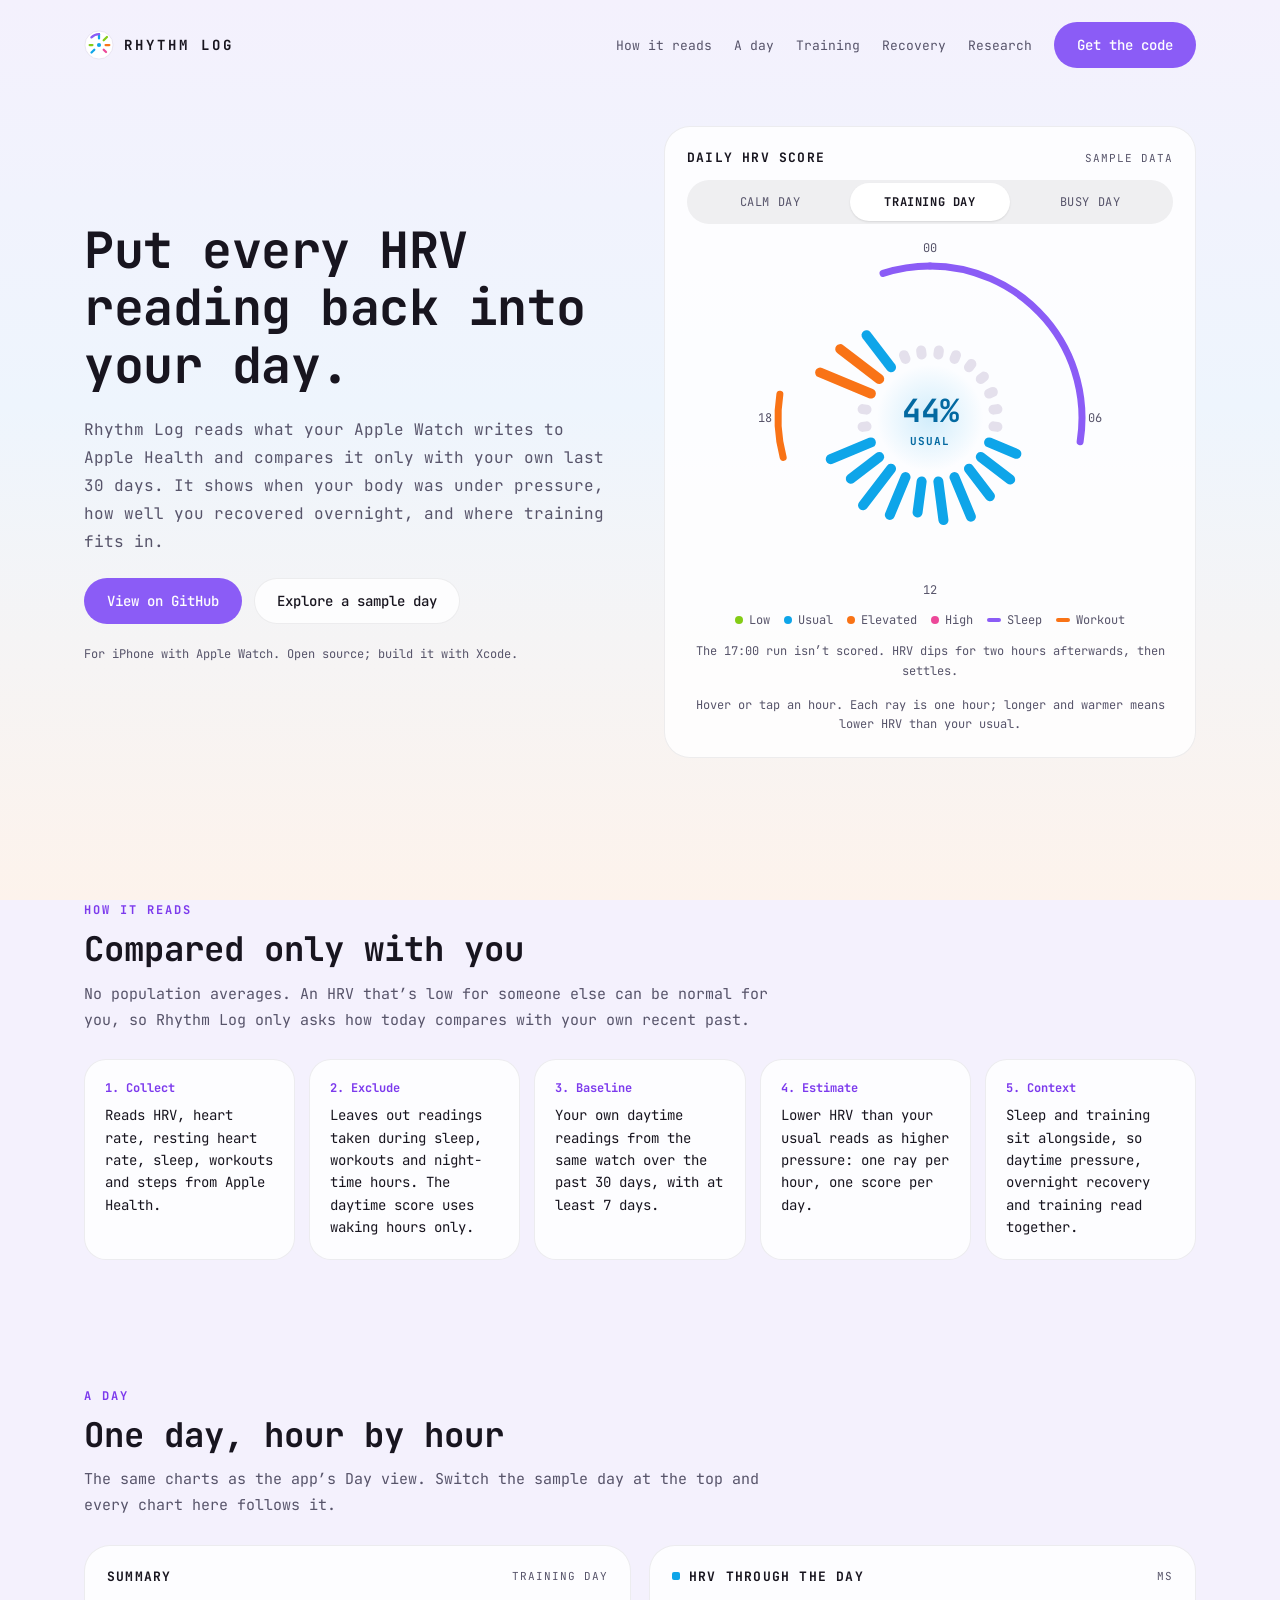
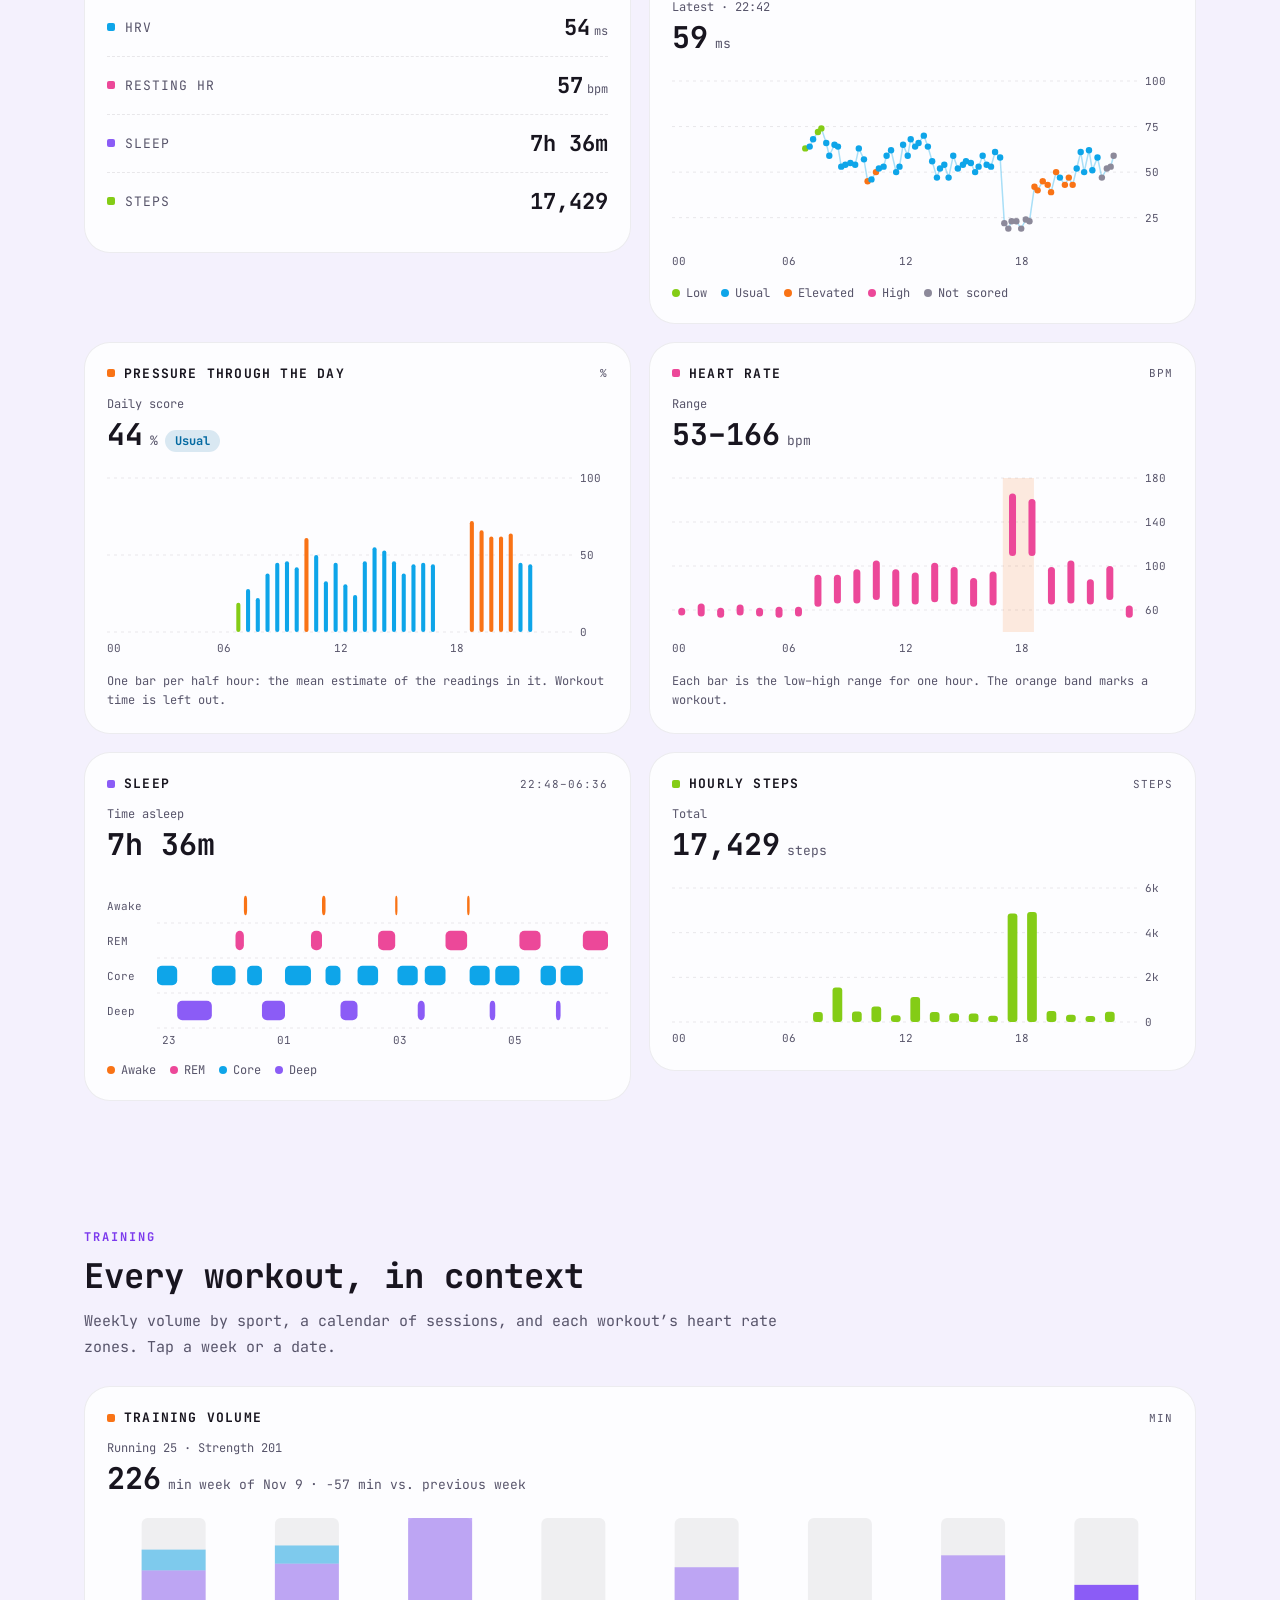
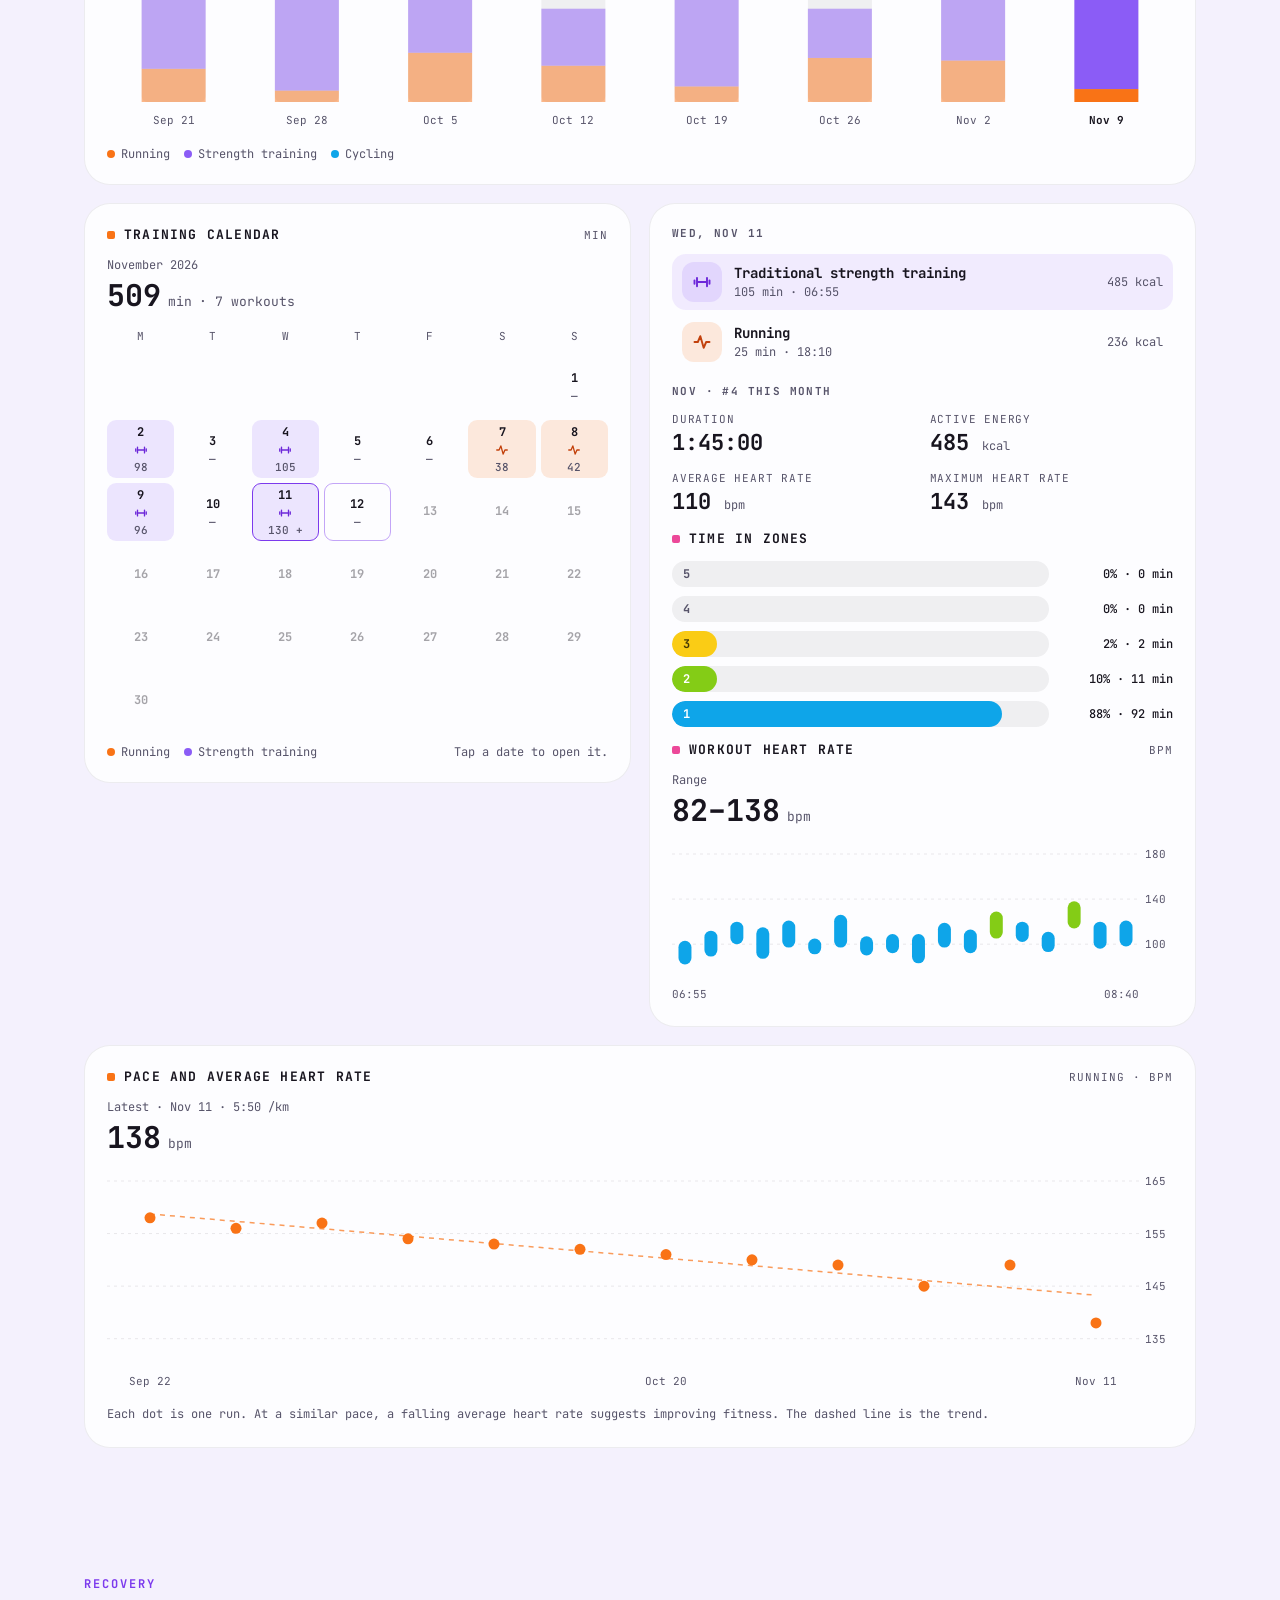
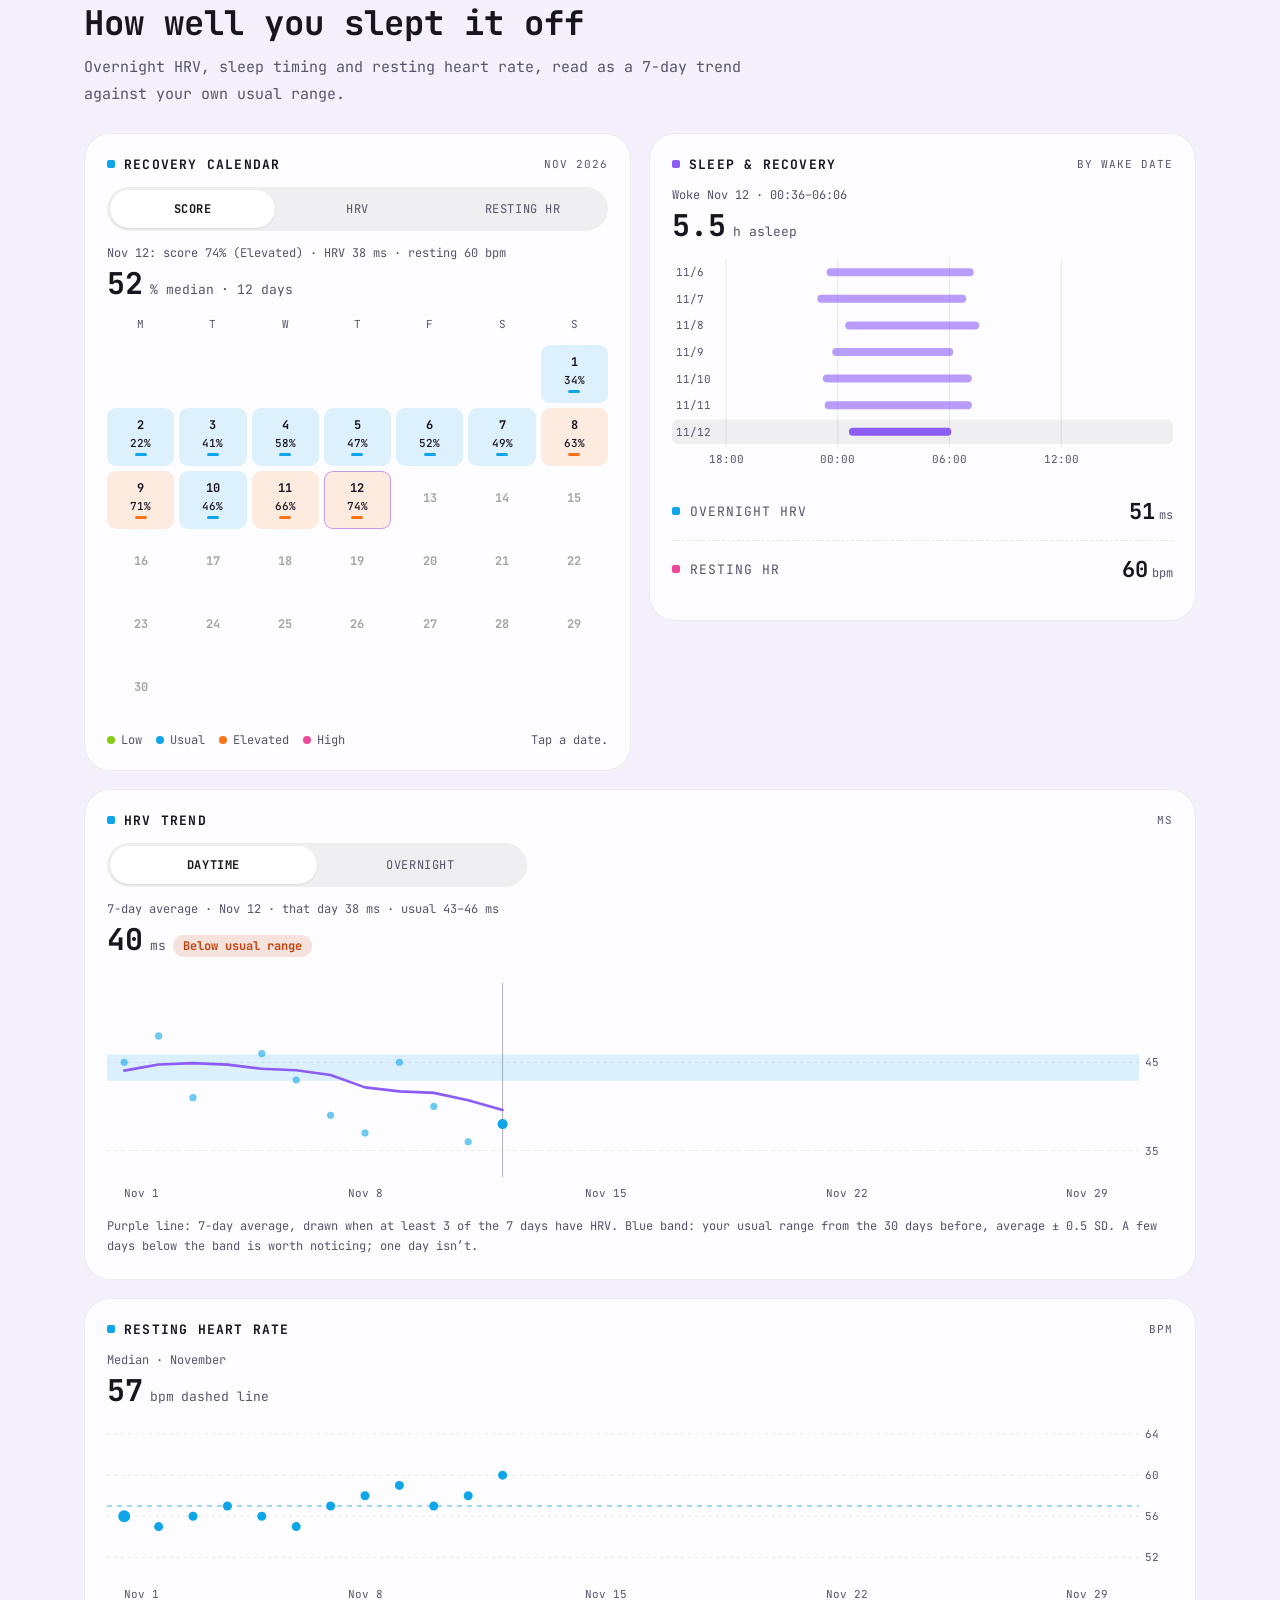
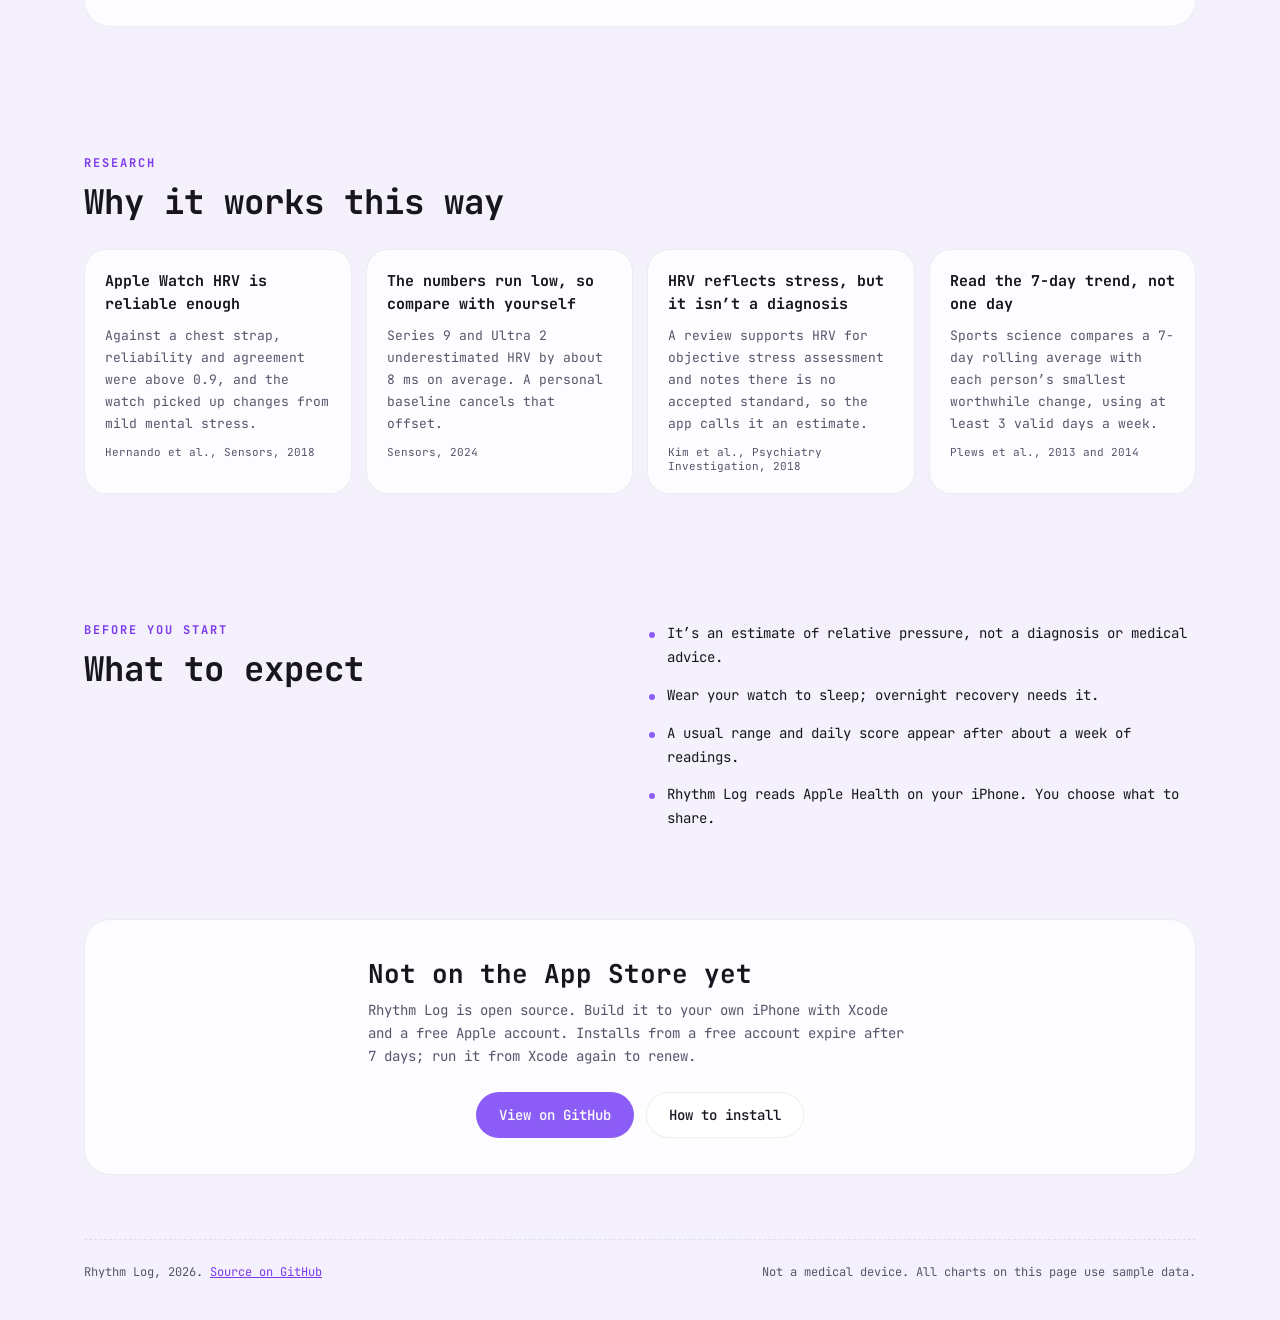
==== docs/index.html @ 780301e8 "Add onboarding, research-backed HRV trend, faster loading, and the interactive website - Onboarding:" ====
<!doctype html>
<html lang="en">
<head>
<meta charset="utf-8">
<meta name="viewport" content="width=device-width, initial-scale=1, viewport-fit=cover">
<title>Rhythm Log — your HRV, back in the context of your day</title>
<link rel="preconnect" href="https://fonts.googleapis.com">
<link rel="preconnect" href="https://fonts.gstatic.com" crossorigin>
<link href="https://fonts.googleapis.com/css2?family=JetBrains+Mono:wght@400;500;700&display=swap" rel="stylesheet">
<style>
:root {
  --canvas: #F4F1FD; --canvas-mid: #EEF5FD; --canvas-end: #FDF3EC;
  --card: rgba(255,255,255,0.82); --card-edge: rgba(24,21,31,0.07);
  --ink: #18151F; --muted: #57546A; --faint: #8C899A;
  --grid: rgba(24,21,31,0.09); --track: rgba(24,21,31,0.06); --thumb: #FFFFFF;
  --accent: #7C3AED; --accent-fill: #8B5CF6; --on-accent: #FFFFFF;
  --lime: #84CC16; --sky: #0EA5E9; --tangerine: #F97316; --pink: #EC4899; --violet: #8B5CF6; --straw: #FACC15;
  --empty: #E4E0EC;
  color-scheme: light;
  box-sizing: border-box;
  padding-top: env(safe-area-inset-top, 0px);
  padding-bottom: env(safe-area-inset-bottom, 0px);
}
@media (prefers-color-scheme: dark) {
  :root:not([data-theme="light"]) {
    --canvas: #110F18; --canvas-mid: #0F131B; --canvas-end: #17120F;
    --card: rgba(30,27,40,0.82); --card-edge: rgba(255,255,255,0.08);
    --ink: #F3F1F8; --muted: #B3AFC2; --faint: #858197;
    --grid: rgba(255,255,255,0.1); --track: rgba(255,255,255,0.08); --thumb: #3A3548;
    --accent: #A78BFA; --accent-fill: #8B5CF6; --on-accent: #FFFFFF;
    --empty: #3A3647;
    color-scheme: dark;
  }
}
:root[data-theme="dark"] {
  --canvas: #110F18; --canvas-mid: #0F131B; --canvas-end: #17120F;
  --card: rgba(30,27,40,0.82); --card-edge: rgba(255,255,255,0.08);
  --ink: #F3F1F8; --muted: #B3AFC2; --faint: #858197;
  --grid: rgba(255,255,255,0.1); --track: rgba(255,255,255,0.08); --thumb: #3A3548;
  --accent: #A78BFA; --accent-fill: #8B5CF6; --on-accent: #FFFFFF;
  --empty: #3A3647;
  color-scheme: dark;
}
*, *::before, *::after { box-sizing: border-box; }
html { scroll-behavior: smooth; scroll-padding-top: env(safe-area-inset-top, 0px); }
body {
  margin: 0; min-height: 100%;
  font-family: "JetBrains Mono", ui-monospace, "SF Mono", Menlo, Consolas, monospace;
  color: var(--ink);
  background: linear-gradient(180deg, var(--canvas) 0%, var(--canvas-mid) 45%, var(--canvas-end) 100%) fixed, var(--canvas);
  -webkit-font-smoothing: antialiased;
}
a { color: var(--accent); }
button { font: inherit; color: inherit; }
:focus-visible { outline: 2px solid var(--accent); outline-offset: 3px; border-radius: 6px; }
.wrap { max-width: 1160px; margin: 0 auto; padding: 0 24px; }

/* Nav */
.nav { display: flex; flex-wrap: wrap; align-items: center; justify-content: space-between; gap: 14px; padding: 22px 0; }
.brand { display: flex; align-items: center; gap: 10px; color: var(--ink); text-decoration: none; font-weight: 700; letter-spacing: 3px; font-size: 14px; }
.nav-links { display: flex; flex-wrap: wrap; align-items: center; gap: 22px; font-size: 13px; }
.nav-links a { color: var(--muted); text-decoration: none; }
.nav-links a:hover { color: var(--ink); }
.btn { display: inline-flex; align-items: center; justify-content: center; min-height: 46px; padding: 0 22px; border-radius: 999px; font-size: 14px; font-weight: 500; text-decoration: none; border: 1px solid transparent; cursor: pointer; }
.btn-primary { background: var(--accent-fill); color: var(--on-accent) !important; }
.btn-primary:hover { filter: brightness(1.06); }
.btn-quiet { background: var(--card); border-color: var(--card-edge); color: var(--ink) !important; }

/* Hero */
.hero { display: grid; grid-template-columns: repeat(auto-fit, minmax(320px, 1fr)); gap: 48px; align-items: center; padding: 36px 0 80px; }
.hero h1 { margin: 0; font-size: clamp(32px, 4.4vw, 50px); line-height: 1.15; letter-spacing: -0.5px; font-weight: 700; }
.hero p.lead { margin: 0; font-size: 16px; line-height: 1.75; color: var(--muted); max-width: 34em; }
.hero-copy { display: flex; flex-direction: column; gap: 22px; }
.fine { font-size: 12px; color: var(--muted); margin: 0; }

/* Cards and sections */
.card { background: var(--card); border: 1px solid var(--card-edge); border-radius: 26px; padding: 22px; display: flex; flex-direction: column; gap: 14px; min-width: 0; }
.card-title { display: flex; align-items: center; justify-content: space-between; gap: 10px; }
.card-title h3 { margin: 0; display: flex; align-items: center; gap: 9px; font-size: 13px; font-weight: 700; letter-spacing: 1.2px; text-transform: uppercase; }
.card-title h3 i { width: 8px; height: 8px; border-radius: 2px; display: inline-block; flex: none; }
.unit { font-size: 11px; color: var(--muted); text-transform: uppercase; letter-spacing: 1px; }
.readout { display: flex; flex-direction: column; gap: 2px; min-height: 58px; }
.readout .cap { font-size: 12px; color: var(--muted); }
.readout .val { font-size: 30px; font-weight: 700; font-variant-numeric: tabular-nums; display: flex; align-items: baseline; gap: 7px; flex-wrap: wrap; }
.readout .val small { font-size: 13px; font-weight: 400; color: var(--muted); }
.note { font-size: 12px; line-height: 1.65; color: var(--muted); margin: 0; }
section.block { padding: 64px 0; }
.block-head { display: flex; flex-direction: column; gap: 10px; max-width: 44em; margin-bottom: 26px; }
.block-head .kicker { font-size: 12px; font-weight: 700; letter-spacing: 2px; color: var(--accent); text-transform: uppercase; }
.block-head h2 { margin: 0; font-size: clamp(26px, 3vw, 34px); line-height: 1.25; }
.block-head p { margin: 0; font-size: 15px; line-height: 1.75; color: var(--muted); }
.grid2 { display: grid; grid-template-columns: repeat(auto-fit, minmax(min(100%, 420px), 1fr)); gap: 18px; align-items: start; }
.span2 { grid-column: 1 / -1; }
.chart { position: relative; width: 100%; touch-action: pan-y; }
.chart svg { display: block; overflow: visible; }
.legend { display: flex; flex-wrap: wrap; gap: 14px; font-size: 12px; color: var(--muted); }
.legend span { display: inline-flex; align-items: center; gap: 6px; }
.legend b { width: 8px; height: 8px; border-radius: 50%; display: inline-block; }
.legend b.bar { width: 14px; height: 4px; border-radius: 2px; }

/* Segmented control (the app's switcher) */
.seg { position: relative; display: grid; grid-auto-flow: column; grid-auto-columns: minmax(0, 1fr); padding: 3px; border-radius: 999px; background: var(--track); }
.seg .thumb { position: absolute; top: 3px; bottom: 3px; left: 3px; border-radius: 999px; background: var(--thumb); box-shadow: 0 1px 2px rgba(0,0,0,0.1); transition: transform .28s cubic-bezier(.2,.8,.2,1); }
.seg button { position: relative; min-height: 38px; border: 0; background: transparent; cursor: pointer; font-size: 12px; letter-spacing: .6px; color: var(--muted); text-transform: uppercase; }
.seg button[aria-pressed="true"] { color: var(--ink); font-weight: 700; }

/* Steps */
.steps { list-style: none; margin: 0; padding: 0; display: grid; grid-template-columns: repeat(auto-fit, minmax(190px, 1fr)); gap: 14px; }
.steps li { background: var(--card); border: 1px solid var(--card-edge); border-radius: 22px; padding: 20px; display: flex; flex-direction: column; gap: 8px; }
.steps li b { font-size: 12px; color: var(--accent); }
.steps li span { font-size: 14px; line-height: 1.6; }

/* Stat rows */
.rows { display: flex; flex-direction: column; }
.row { display: flex; align-items: center; justify-content: space-between; gap: 12px; padding: 14px 0; border-bottom: 1px dashed var(--grid); }
.row:last-child { border-bottom: 0; }
.row .k { display: flex; align-items: center; gap: 10px; font-size: 13px; letter-spacing: 1px; text-transform: uppercase; color: var(--muted); }
.row .k i { width: 8px; height: 8px; border-radius: 2px; display: inline-block; }
.row .v { font-size: 22px; font-weight: 700; font-variant-numeric: tabular-nums; }
.row .v small { font-size: 12px; color: var(--muted); font-weight: 400; margin-left: 4px; }

/* Calendars */
.cal-head { display: grid; grid-template-columns: repeat(7, minmax(0, 1fr)); gap: 5px; text-align: center; font-size: 11px; color: var(--muted); }
.cal { display: grid; grid-template-columns: repeat(7, minmax(0, 1fr)); gap: 5px; }
.cal button { min-height: 58px; border-radius: 9px; border: 1px solid transparent; background: transparent; cursor: pointer; display: flex; flex-direction: column; align-items: center; justify-content: center; gap: 3px; padding: 0; transition: transform .15s; }
.cal button:active { transform: scale(.96); }
.cal button[disabled] { cursor: default; opacity: .38; }
.cal button[aria-pressed="true"] { border: 1.5px solid var(--accent); }
.cal button.today { border-color: color-mix(in srgb, var(--accent) 45%, transparent); }
.cal .d { font-size: 12px; font-weight: 700; }
.cal .m { font-size: 11px; font-weight: 500; color: var(--muted); }
.cal svg { width: 14px; height: 14px; }

/* Workout panel */
.wlist { display: flex; flex-direction: column; gap: 4px; }
.wrow { min-height: 56px; display: flex; align-items: center; gap: 12px; padding: 8px 10px; border-radius: 14px; border: 0; background: transparent; cursor: pointer; text-align: left; width: 100%; }
.wrow[aria-pressed="true"] { background: color-mix(in srgb, var(--accent) 9%, transparent); }
.wrow .tile { width: 40px; height: 40px; border-radius: 12px; display: flex; align-items: center; justify-content: center; flex: none; }
.wrow .t { display: flex; flex-direction: column; gap: 2px; flex: 1; min-width: 0; }
.wrow .t b { font-size: 14px; }
.wrow .t span, .wrow .kc { font-size: 12px; color: var(--muted); }
.stats { display: grid; grid-template-columns: repeat(2, minmax(0, 1fr)); gap: 14px; }
.stats div { display: flex; flex-direction: column; gap: 2px; }
.stats span { font-size: 11px; letter-spacing: .8px; color: var(--muted); text-transform: uppercase; }
.stats b { font-size: 22px; font-variant-numeric: tabular-nums; }
.stats b small { font-size: 12px; font-weight: 400; color: var(--muted); }
.zones { display: flex; flex-direction: column; gap: 9px; }
.zone { display: flex; align-items: center; gap: 12px; }
.zone .bar { position: relative; flex: 1; height: 26px; border-radius: 999px; background: var(--track); overflow: hidden; }
.zone .fill { position: absolute; inset: 0 auto 0 0; border-radius: 999px; width: 0; transition: width .7s cubic-bezier(.2,.8,.2,1); }
.zone .id { position: absolute; left: 11px; top: 50%; transform: translateY(-50%); font-size: 12px; font-weight: 700; }
.zone .sum { width: 112px; text-align: right; font-size: 12px; font-weight: 500; font-variant-numeric: tabular-nums; }
.kicker-sm { font-size: 11px; font-weight: 700; letter-spacing: 1.4px; color: var(--muted); text-transform: uppercase; }
.badge { font-size: 12px; font-weight: 700; padding: 3px 10px; border-radius: 999px; }

/* Research, notes */
.cards4 { display: grid; grid-template-columns: repeat(auto-fit, minmax(240px, 1fr)); gap: 14px; }
.cards4 article { background: var(--card); border: 1px solid var(--card-edge); border-radius: 22px; padding: 20px; display: flex; flex-direction: column; gap: 10px; }
.cards4 h3 { margin: 0; font-size: 15px; line-height: 1.5; }
.cards4 p { margin: 0; font-size: 13px; line-height: 1.7; color: var(--muted); }
.cards4 cite { font-style: normal; font-size: 11px; color: var(--muted); }
.notes { margin: 0; padding: 0; list-style: none; display: flex; flex-direction: column; gap: 14px; font-size: 14px; line-height: 1.7; }
.notes li { display: flex; gap: 12px; }
.notes li::before { content: ""; flex: none; width: 6px; height: 6px; margin-top: 10px; border-radius: 50%; background: var(--violet); }
.get { display: flex; flex-wrap: wrap; align-items: center; justify-content: space-between; gap: 24px; padding: 36px; }
footer { display: flex; flex-wrap: wrap; justify-content: space-between; gap: 12px; font-size: 12px; color: var(--muted); border-top: 1px dashed var(--grid); padding: 24px 0 40px; }

/* Dial */
.dial-card { align-items: center; }
.dial-wrap { position: relative; width: min(100%, 360px); aspect-ratio: 1 / 1; touch-action: none; }
.dial-wrap svg { width: 100%; height: 100%; display: block; }
.dial-center { position: absolute; left: 50%; top: 50%; transform: translate(-50%, -50%); width: 30%; aspect-ratio: 1; border-radius: 50%; display: flex; flex-direction: column; align-items: center; justify-content: center; gap: 2px; pointer-events: none; }
.dial-center b { font-size: clamp(24px, 3vw, 32px); font-variant-numeric: tabular-nums; }
.dial-center span { font-size: 11px; font-weight: 700; letter-spacing: 1px; text-transform: uppercase; }

@media (prefers-reduced-motion: reduce) {
  html { scroll-behavior: auto; }
  .seg .thumb, .zone .fill, .cal button { transition: none; }
}
@media (max-width: 560px) {
  .nav-links { gap: 14px; }
  .card { padding: 18px; border-radius: 22px; }
  .get { padding: 24px; }
  .zone .sum { width: 96px; }
}
</style>
</head>
<body>
<div class="wrap">
  <header class="nav">
    <a class="brand" href="#top" aria-label="Rhythm Log home">
      <svg width="30" height="30" viewBox="0 0 32 32" aria-hidden="true"><circle cx="16" cy="16" r="15" fill="#FFFFFF" stroke="#E7E3F0"/><g stroke-linecap="round" stroke-width="2.4"><line x1="16" y1="9" x2="16" y2="4.5" stroke="#0EA5E9"/><line x1="21" y1="11" x2="24.5" y2="7.5" stroke="#84CC16"/><line x1="23" y1="16" x2="27" y2="16" stroke="#F97316"/><line x1="21" y1="21" x2="23.5" y2="23.5" stroke="#EC4899"/><line x1="11" y1="21" x2="8" y2="24" stroke="#0EA5E9"/><line x1="9" y1="16" x2="6" y2="16" stroke="#84CC16"/></g><path d="M16 4.5 A11.5 11.5 0 0 0 7.9 7.9" fill="none" stroke="#8B5CF6" stroke-width="2.4" stroke-linecap="round"/><circle cx="16" cy="16" r="2.2" fill="#0EA5E9"/></svg>
      RHYTHM LOG
    </a>
    <nav class="nav-links" aria-label="Sections">
      <a href="#how">How it reads</a>
      <a href="#day">A day</a>
      <a href="#training">Training</a>
      <a href="#recovery">Recovery</a>
      <a href="#research">Research</a>
      <a class="btn btn-primary" href="#get">Get the code</a>
    </nav>
  </header>

  <main id="top">
    <section class="hero">
      <div class="hero-copy">
        <h1>Put every HRV reading back into your day.</h1>
        <p class="lead">Rhythm Log reads what your Apple Watch writes to Apple Health and compares it only with your own last 30 days. It shows when your body was under pressure, how well you recovered overnight, and where training fits in.</p>
        <div style="display:flex;flex-wrap:wrap;gap:12px">
          <a class="btn btn-primary" href="https://github.com/yihui-Xiong/rhythm-log">View on GitHub</a>
          <a class="btn btn-quiet" href="#day">Explore a sample day</a>
        </div>
        <p class="fine">For iPhone with Apple Watch. Open source; build it with Xcode.</p>
      </div>

      <div class="card dial-card">
        <div class="card-title" style="width:100%"><h3>Daily HRV score</h3><span class="unit">Sample data</span></div>
        <div class="seg" id="daySeg" role="group" aria-label="Sample day" style="width:100%"></div>
        <div class="dial-wrap" id="dial" role="img" aria-label="24-hour dial for the sample day">
          <svg id="dialSvg" viewBox="0 0 360 360" aria-hidden="true"></svg>
          <div class="dial-center" id="dialCenter"><b id="dialValue">—</b><span id="dialLabel"></span></div>
        </div>
        <div class="legend" style="justify-content:center">
          <span><b style="background:var(--lime)"></b>Low</span>
          <span><b style="background:var(--sky)"></b>Usual</span>
          <span><b style="background:var(--tangerine)"></b>Elevated</span>
          <span><b style="background:var(--pink)"></b>High</span>
          <span><b class="bar" style="background:var(--violet)"></b>Sleep</span>
          <span><b class="bar" style="background:var(--tangerine)"></b>Workout</span>
        </div>
        <p class="note" id="dayCaption" style="text-align:center"></p>
        <p class="note" style="text-align:center">Hover or tap an hour. Each ray is one hour; longer and warmer means lower HRV than your usual.</p>
      </div>
    </section>

    <section class="block" id="how">
      <div class="block-head">
        <span class="kicker">How it reads</span>
        <h2>Compared only with you</h2>
        <p>No population averages. An HRV that’s low for someone else can be normal for you, so Rhythm Log only asks how today compares with your own recent past.</p>
      </div>
      <ol class="steps">
        <li><b>1. Collect</b><span>Reads HRV, heart rate, resting heart rate, sleep, workouts and steps from Apple Health.</span></li>
        <li><b>2. Exclude</b><span>Leaves out readings taken during sleep, workouts and night-time hours. The daytime score uses waking hours only.</span></li>
        <li><b>3. Baseline</b><span>Your own daytime readings from the same watch over the past 30 days, with at least 7 days.</span></li>
        <li><b>4. Estimate</b><span>Lower HRV than your usual reads as higher pressure: one ray per hour, one score per day.</span></li>
        <li><b>5. Context</b><span>Sleep and training sit alongside, so daytime pressure, overnight recovery and training read together.</span></li>
      </ol>
    </section>

    <section class="block" id="day">
      <div class="block-head">
        <span class="kicker">A day</span>
        <h2>One day, hour by hour</h2>
        <p>The same charts as the app’s Day view. Switch the sample day at the top and every chart here follows it.</p>
      </div>
      <div class="grid2">
        <div class="card">
          <div class="card-title"><h3>Summary</h3><span class="unit" id="summaryDay"></span></div>
          <div class="rows" id="summaryRows"></div>
        </div>
        <div class="card">
          <div class="card-title"><h3><i style="background:var(--sky)"></i>HRV through the day</h3><span class="unit">ms</span></div>
          <div class="readout" id="hrvReadout"></div>
          <div class="chart" id="hrvChart"></div>
          <div class="legend"><span><b style="background:var(--lime)"></b>Low</span><span><b style="background:var(--sky)"></b>Usual</span><span><b style="background:var(--tangerine)"></b>Elevated</span><span><b style="background:var(--pink)"></b>High</span><span><b style="background:var(--faint)"></b>Not scored</span></div>
        </div>
        <div class="card">
          <div class="card-title"><h3><i style="background:var(--tangerine)"></i>Pressure through the day</h3><span class="unit">%</span></div>
          <div class="readout" id="pressureReadout"></div>
          <div class="chart" id="pressureChart"></div>
          <p class="note">One bar per half hour: the mean estimate of the readings in it. Workout time is left out.</p>
        </div>
        <div class="card">
          <div class="card-title"><h3><i style="background:var(--pink)"></i>Heart rate</h3><span class="unit">bpm</span></div>
          <div class="readout" id="hrReadout"></div>
          <div class="chart" id="hrChart"></div>
          <p class="note">Each bar is the low–high range for one hour. The orange band marks a workout.</p>
        </div>
        <div class="card">
          <div class="card-title"><h3><i style="background:var(--violet)"></i>Sleep</h3><span class="unit" id="sleepUnit"></span></div>
          <div class="readout" id="sleepReadout"></div>
          <div class="chart" id="sleepChart"></div>
          <div class="legend"><span><b style="background:var(--tangerine)"></b>Awake</span><span><b style="background:var(--pink)"></b>REM</span><span><b style="background:var(--sky)"></b>Core</span><span><b style="background:var(--violet)"></b>Deep</span></div>
        </div>
        <div class="card">
          <div class="card-title"><h3><i style="background:var(--lime)"></i>Hourly steps</h3><span class="unit">steps</span></div>
          <div class="readout" id="stepsReadout"></div>
          <div class="chart" id="stepsChart"></div>
        </div>
      </div>
    </section>

    <section class="block" id="training">
      <div class="block-head">
        <span class="kicker">Training</span>
        <h2>Every workout, in context</h2>
        <p>Weekly volume by sport, a calendar of sessions, and each workout’s heart rate zones. Tap a week or a date.</p>
      </div>
      <div class="grid2">
        <div class="card span2">
          <div class="card-title"><h3><i style="background:var(--tangerine)"></i>Training volume</h3><span class="unit">min</span></div>
          <div class="readout" id="volReadout"></div>
          <div class="chart" id="volChart"></div>
          <div class="legend"><span><b style="background:var(--tangerine)"></b>Running</span><span><b style="background:var(--violet)"></b>Strength training</span><span><b style="background:var(--sky)"></b>Cycling</span></div>
        </div>
        <div class="card">
          <div class="card-title"><h3><i style="background:var(--tangerine)"></i>Training calendar</h3><span class="unit">min</span></div>
          <div class="readout" id="calTotal"></div>
          <div class="cal-head" aria-hidden="true"><span>M</span><span>T</span><span>W</span><span>T</span><span>F</span><span>S</span><span>S</span></div>
          <div class="cal" id="trainCal"></div>
          <div class="legend"><span><b style="background:var(--tangerine)"></b>Running</span><span><b style="background:var(--violet)"></b>Strength training</span><span style="margin-left:auto">Tap a date to open it.</span></div>
        </div>
        <div class="card" id="workoutPanel" aria-live="polite"></div>
        <div class="card span2">
          <div class="card-title"><h3><i style="background:var(--tangerine)"></i>Pace and average heart rate</h3><span class="unit">running · bpm</span></div>
          <div class="readout" id="paceReadout"></div>
          <div class="chart" id="paceChart"></div>
          <p class="note">Each dot is one run. At a similar pace, a falling average heart rate suggests improving fitness. The dashed line is the trend.</p>
        </div>
      </div>
    </section>

    <section class="block" id="recovery">
      <div class="block-head">
        <span class="kicker">Recovery</span>
        <h2>How well you slept it off</h2>
        <p>Overnight HRV, sleep timing and resting heart rate, read as a 7-day trend against your own usual range.</p>
      </div>
      <div class="grid2">
        <div class="card">
          <div class="card-title"><h3><i style="background:var(--sky)"></i>Recovery calendar</h3><span class="unit">Nov 2026</span></div>
          <div class="seg" id="metricSeg" role="group" aria-label="Calendar metric"></div>
          <div class="readout" id="recCalReadout"></div>
          <div class="cal-head" aria-hidden="true"><span>M</span><span>T</span><span>W</span><span>T</span><span>F</span><span>S</span><span>S</span></div>
          <div class="cal" id="recCal"></div>
          <div class="legend" id="recLegend"></div>
        </div>
        <div class="card">
          <div class="card-title"><h3><i style="background:var(--violet)"></i>Sleep &amp; recovery</h3><span class="unit">by wake date</span></div>
          <div class="readout" id="nightReadout"></div>
          <div class="chart" id="nightChart"></div>
          <div class="rows" id="nightRows"></div>
        </div>
        <div class="card span2">
          <div class="card-title"><h3><i style="background:var(--sky)"></i>HRV trend</h3><span class="unit">ms</span></div>
          <div class="seg" id="trendSeg" role="group" aria-label="HRV period" style="max-width:420px"></div>
          <div class="readout" id="trendReadout"></div>
          <div class="chart" id="trendChart"></div>
          <p class="note">Purple line: 7-day average, drawn when at least 3 of the 7 days have HRV. Blue band: your usual range from the 30 days before, average ± 0.5 SD. A few days below the band is worth noticing; one day isn’t.</p>
        </div>
        <div class="card span2">
          <div class="card-title"><h3><i style="background:var(--sky)"></i>Resting heart rate</h3><span class="unit">bpm</span></div>
          <div class="readout" id="rhrReadout"></div>
          <div class="chart" id="rhrChart"></div>
        </div>
      </div>
    </section>

    <section class="block" id="research">
      <div class="block-head">
        <span class="kicker">Research</span>
        <h2>Why it works this way</h2>
      </div>
      <div class="cards4">
        <article><h3>Apple Watch HRV is reliable enough</h3><p>Against a chest strap, reliability and agreement were above 0.9, and the watch picked up changes from mild mental stress.</p><cite>Hernando et al., Sensors, 2018</cite></article>
        <article><h3>The numbers run low, so compare with yourself</h3><p>Series 9 and Ultra 2 underestimated HRV by about 8 ms on average. A personal baseline cancels that offset.</p><cite>Sensors, 2024</cite></article>
        <article><h3>HRV reflects stress, but it isn’t a diagnosis</h3><p>A review supports HRV for objective stress assessment and notes there is no accepted standard, so the app calls it an estimate.</p><cite>Kim et al., Psychiatry Investigation, 2018</cite></article>
        <article><h3>Read the 7-day trend, not one day</h3><p>Sports science compares a 7-day rolling average with each person’s smallest worthwhile change, using at least 3 valid days a week.</p><cite>Plews et al., 2013 and 2014</cite></article>
      </div>
    </section>

    <section class="block" id="notes">
      <div class="grid2" style="align-items:start">
        <div class="block-head" style="margin:0">
          <span class="kicker">Before you start</span>
          <h2>What to expect</h2>
        </div>
        <ul class="notes">
          <li>It’s an estimate of relative pressure, not a diagnosis or medical advice.</li>
          <li>Wear your watch to sleep; overnight recovery needs it.</li>
          <li>A usual range and daily score appear after about a week of readings.</li>
          <li>Rhythm Log reads Apple Health on your iPhone. You choose what to share.</li>
        </ul>
      </div>
    </section>

    <section class="block" id="get" style="padding-top:24px">
      <div class="card get">
        <div style="display:flex;flex-direction:column;gap:8px;max-width:34em">
          <h2 style="margin:0;font-size:26px">Not on the App Store yet</h2>
          <p class="note" style="font-size:14px">Rhythm Log is open source. Build it to your own iPhone with Xcode and a free Apple account. Installs from a free account expire after 7 days; run it from Xcode again to renew.</p>
        </div>
        <div style="display:flex;flex-wrap:wrap;gap:12px">
          <a class="btn btn-primary" href="https://github.com/yihui-Xiong/rhythm-log">View on GitHub</a>
          <a class="btn btn-quiet" href="https://github.com/yihui-Xiong/rhythm-log#run-the-app">How to install</a>
        </div>
      </div>
    </section>
  </main>

  <footer>
    <span>Rhythm Log, 2026. <a href="https://github.com/yihui-Xiong/rhythm-log">Source on GitHub</a></span>
    <span>Not a medical device. All charts on this page use sample data.</span>
  </footer>
</div>

<script>
(() => {
"use strict";
const NS = "http://www.w3.org/2000/svg";
const reduceMotion = matchMedia("(prefers-reduced-motion: reduce)").matches;
const css = (name) => getComputedStyle(document.documentElement).getPropertyValue(name).trim();
const $ = (id) => document.getElementById(id);
const pad = (n) => String(n).padStart(2, "0");
const clamp = (v, a, b) => Math.max(a, Math.min(b, v));
const fmtHour = (t) => { const h = Math.floor(((t % 24) + 24) % 24); const m = Math.round((t - Math.floor(t)) * 60) % 60; return pad(h) + ":" + pad(m); };
const num = (n) => Math.round(n).toLocaleString("en-US");

function el(tag, attrs, parent) {
  const node = document.createElementNS(NS, tag);
  for (const k in attrs) node.setAttribute(k, attrs[k]);
  if (parent) parent.appendChild(node);
  return node;
}
function rng(seed) {
  return () => { seed |= 0; seed = seed + 0x6D2B79F5 | 0; let t = Math.imul(seed ^ seed >>> 15, 1 | seed); t = t + Math.imul(t ^ t >>> 7, 61 | t) ^ t; return ((t ^ t >>> 14) >>> 0) / 4294967296; };
}

const BANDS = [
  { max: 20, name: "Low", color: "--lime", ink: "#4D7C0F" },
  { max: 60, name: "Usual", color: "--sky", ink: "#0369A1" },
  { max: 85, name: "Elevated", color: "--tangerine", ink: "#C2410C" },
  { max: 101, name: "High", color: "--pink", ink: "#BE185D" }
];
const band = (s) => BANDS.find((b) => s < b.max) || BANDS[3];
const isDark = () => css("color-scheme") === "dark";
const bandInk = (b) => isDark() ? css(b.color) : b.ink;

/* ---------- Generic chart frame ---------- */
const charts = [];
function chart(id, height, draw, opts = {}) {
  const host = $(id);
  const c = { host, height, draw, sel: null, opts };
  c.render = () => {
    const w = host.clientWidth;
    if (!w) return;
    host.innerHTML = "";
    const svg = el("svg", { width: w, height, viewBox: `0 0 ${w} ${height}`, role: "img", "aria-label": opts.label || "" }, host);
    draw(svg, w, height, c);
  };
  charts.push(c);
  new ResizeObserver(() => c.render()).observe(host);
  return c;
}
function axisY(svg, x0, x1, y, label) {
  el("line", { x1: x0, x2: x1, y1: y, y2: y, stroke: css("--grid"), "stroke-dasharray": "3 4" }, svg);
  if (label !== undefined) { const t = el("text", { x: x1 + 6, y: y + 4, "font-size": 11, fill: css("--muted") }, svg); t.textContent = label; }
}
function axisX(svg, x, y, label, anchor = "middle") {
  const t = el("text", { x, y, "font-size": 11, fill: css("--muted"), "text-anchor": anchor }, svg); t.textContent = label;
}
/* An invisible layer that turns pointer position into an index and back. */
function hoverLayer(svg, x0, y0, w, h, count, onPick, c) {
  const r = el("rect", { x: x0, y: y0, width: w, height: h, fill: "transparent", style: "cursor:crosshair" }, svg);
  const pick = (e) => {
    const box = svg.getBoundingClientRect();
    const x = e.clientX - box.left - x0;
    const i = clamp(Math.floor(x / w * count), 0, count - 1);
    if (c.sel !== i) { c.sel = i; onPick(i); c.render(); }
  };
  r.addEventListener("pointermove", pick);
  r.addEventListener("pointerdown", pick);
  r.addEventListener("pointerleave", (e) => { if (e.pointerType === "mouse") { c.sel = null; onPick(null); c.render(); } });
}
function readout(id, cap, value, unit, extra = "") {
  $(id).innerHTML = `<span class="cap">${cap}</span><span class="val">${value}${unit ? ` <small>${unit}</small>` : ""}${extra}</span>`;
}
function badge(label, color) {
  return ` <span class="badge" style="color:${color};background:color-mix(in srgb, ${color} 14%, transparent)">${label}</span>`;
}
function segmented(id, options, current, onPick) {
  const host = $(id);
  host.innerHTML = `<div class="thumb" aria-hidden="true"></div>` + options.map((o, i) => `<button type="button" data-i="${i}" aria-pressed="${i === current}">${o}</button>`).join("");
  const thumb = host.firstChild;
  const place = (i) => { thumb.style.width = `calc((100% - 6px) / ${options.length})`; thumb.style.transform = `translateX(${i * 100}%)`; };
  place(current);
  host.querySelectorAll("button").forEach((b) => b.addEventListener("click", () => {
    const i = +b.dataset.i;
    host.querySelectorAll("button").forEach((x) => x.setAttribute("aria-pressed", String(+x.dataset.i === i)));
    place(i); onPick(i);
  }));
}

/* ---------- Sample days ---------- */
const DAYS = [
  { name: "Calm day", seed: 11, score: 18, wake: 7.2, sleepStart: -0.9, base: 58, rhr: 54, workout: null,
    scores: { 7: 12, 8: 20, 9: 15, 10: 24, 11: 18, 12: 30, 13: 22, 14: 16, 15: 26, 16: 14, 17: 21, 18: 11, 19: 19, 20: 9, 21: 15 },
    caption: "A full night’s sleep: daytime HRV mostly sits above your usual, so pressure stays low." },
  { name: "Training day", seed: 23, score: 44, wake: 6.6, sleepStart: -1.2, base: 52, rhr: 57, workout: [17, 18.6, "Running"],
    scores: { 7: 30, 8: 42, 9: 38, 10: 51, 11: 45, 12: 33, 13: 48, 14: 56, 15: 40, 16: 52, 19: 70, 20: 61, 21: 47 },
    caption: "The 17:00 run isn’t scored. HRV dips for two hours afterwards, then settles." },
  { name: "Busy day", seed: 37, score: 76, wake: 5.8, sleepStart: -0.4, base: 47, rhr: 61, workout: null,
    scores: { 7: 50, 8: 55, 9: 62, 10: 71, 11: 80, 12: 66, 13: 74, 14: 88, 15: 92, 16: 84, 17: 77, 18: 69, 19: 81, 20: 63, 21: 58 },
    caption: "Short sleep and a heavy afternoon: elevated to high estimates cluster from 14:00 to 17:00." }
];
function scoreAt(day, hour) {
  if (day.scores[hour] !== undefined) return day.scores[hour];
  const keys = Object.keys(day.scores).map(Number);
  const near = keys.reduce((a, b) => Math.abs(b - hour) < Math.abs(a - hour) ? b : a);
  return day.scores[near];
}
function buildDay(day) {
  const r = rng(day.seed);
  const inWorkout = (t) => day.workout && t >= day.workout[0] && t < day.workout[1];
  // HRV readings, about every 10–15 minutes while awake
  const hrv = [];
  for (let t = day.wake + 0.25; t < 22.7; t += 0.15 + r() * 0.12) {
    const hour = Math.floor(t);
    const s = scoreAt(day, hour);
    const workout = inWorkout(t);
    const scored = !workout && t >= 6 && t < 22;
    const rs = clamp(s + (r() - 0.5) * 26, 1, 100);
    let v = day.base * (1.5 - 0.95 * rs / 100) * (1 + (r() - 0.5) * 0.18);
    if (workout) v = day.base * 0.42 * (1 + (r() - 0.5) * 0.3);
    hrv.push({ t, v: Math.round(v), score: Math.round(rs), scored });
  }
  // Half-hour pressure bars
  const pressure = [];
  for (let k = 12; k < 44; k++) {
    const inSlot = hrv.filter((x) => x.scored && x.t >= k / 2 && x.t < (k + 1) / 2);
    if (!inSlot.length) continue;
    pressure.push({ slot: k, score: Math.round(inSlot.reduce((a, x) => a + x.score, 0) / inSlot.length) });
  }
  // Hourly heart rate ranges and steps
  const sleepEnd = day.wake, sleepBegin = 24 + day.sleepStart;
  const hr = [], steps = [];
  for (let h = 0; h < 24; h++) {
    const asleep = h + 0.5 < sleepEnd || h + 0.5 >= sleepBegin;
    let lo, hi, st;
    if (asleep) { lo = day.rhr - 5 + r() * 3; hi = lo + 6 + r() * 6; st = 0; }
    else if (day.workout && h >= Math.floor(day.workout[0]) && h < Math.ceil(day.workout[1])) { lo = 108 + r() * 8; hi = 156 + r() * 10; st = 3800 + r() * 1400; }
    else {
      const s = scoreAt(day, h);
      lo = day.rhr + 4 + r() * 6 + s * 0.05; hi = lo + 16 + r() * 18 + s * 0.12;
      st = (h === 8 || h === 12 || h === 18) ? 1100 + r() * 1300 : 120 + r() * 650;
    }
    hr.push({ h, lo: Math.round(lo), hi: Math.round(hi) });
    steps.push({ h, v: Math.round(st) });
  }
  // Sleep stages, from the evening before to waking
  const stages = [];
  let t = day.sleepStart, cycle = 0;
  const push = (stage, len) => { const end = Math.min(t + len, day.wake); if (end > t) stages.push({ stage, s: t, e: end }); t = end; };
  while (t < day.wake - 0.05) {
    push("Core", 0.25 + r() * 0.15);
    push("Deep", Math.max(0.08, 0.55 - cycle * 0.14) * (0.8 + r() * 0.4));
    push("Core", 0.3 + r() * 0.2);
    push("REM", 0.12 + cycle * 0.06 + r() * 0.08);
    if (r() < 0.45) push("Awake", 0.03 + r() * 0.05);
    cycle++;
  }
  const asleepHours = stages.filter((x) => x.stage !== "Awake").reduce((a, x) => a + x.e - x.s, 0);
  const scoredVals = hrv.filter((x) => x.scored).map((x) => x.v).sort((a, b) => a - b);
  const median = scoredVals.length ? scoredVals[Math.floor(scoredVals.length / 2)] : null;
  return { hrv, pressure, hr, steps, stages, asleepHours, median, totalSteps: steps.reduce((a, x) => a + x.v, 0) };
}
const built = DAYS.map(buildDay);
let dayIndex = 1;
const today = () => built[dayIndex];
const dayDef = () => DAYS[dayIndex];

/* ---------- Dial ---------- */
const dial = { svg: $("dialSvg"), rays: [], current: new Array(24).fill(0), from: null, target: null, start: 0, hour: null, arcs: [] };
(function setupDial() {
  const svg = dial.svg, c = 180;
  el("circle", { cx: c, cy: c, r: 168, fill: "none", stroke: "transparent" }, svg);
  dial.arcLayer = el("g", {}, svg);
  for (let h = 0; h < 24; h++) dial.rays.push(el("line", { "stroke-linecap": "round", "stroke-width": 10 }, svg));
  [["00", c, 14], ["06", 352, c + 4], ["12", c, 356], ["18", 8, c + 4]].forEach(([t, x, y]) => {
    const n = el("text", { x, y, "font-size": 12, "text-anchor": t === "06" ? "end" : t === "18" ? "start" : "middle", fill: css("--muted") }, svg); n.textContent = t; n.dataset.axis = "1";
  });
  const wrap = $("dial");
  const pickHour = (e) => {
    const box = wrap.getBoundingClientRect();
    const x = (e.clientX - box.left) / box.width * 360 - c, y = (e.clientY - box.top) / box.height * 360 - c;
    const dist = Math.hypot(x, y);
    if (dist < 60 || dist > 175) { setHour(null); return; }
    let ang = Math.atan2(x, -y) * 180 / Math.PI; if (ang < 0) ang += 360;
    setHour(Math.floor(ang / 15));
  };
  wrap.addEventListener("pointermove", pickHour);
  wrap.addEventListener("pointerdown", pickHour);
  wrap.addEventListener("pointerleave", (e) => { if (e.pointerType === "mouse") setHour(null); });
})();
function rayTargets() {
  const d = dayDef();
  return Array.from({ length: 24 }, (_, h) => d.scores[h] !== undefined ? d.scores[h] / 100 : -1);
}
function setHour(h) {
  const d = dayDef();
  if (h !== null && d.scores[h] === undefined) h = null;
  if (dial.hour === h) return;
  dial.hour = h; paintDial(); paintCenter();
}
function paintCenter() {
  const d = dayDef();
  const s = dial.hour !== null ? d.scores[dial.hour] : d.score;
  const b = band(s);
  const col = bandInk(b);
  $("dialValue").textContent = s + "%";
  $("dialValue").style.color = col;
  $("dialLabel").textContent = dial.hour !== null ? `${pad(dial.hour)}:00 · ${b.name}` : b.name;
  $("dialLabel").style.color = col;
  $("dialCenter").style.background = `radial-gradient(circle, color-mix(in srgb, ${css(b.color)} 18%, transparent) 0%, transparent 70%)`;
}
function paintDial(progress = 1) {
  const c = 180, inner = 64, reach = 74;
  const targets = rayTargets();
  dial.rays.forEach((line, h) => {
    const a = (h + 0.5) / 24 * Math.PI * 2;
    const value = dial.current[h];
    const grown = reduceMotion ? 1 : clamp(progress * 1.7 - h / 24 * 0.7, 0, 1);
    const has = targets[h] >= 0;
    const len = has ? (reach * (0.14 + 0.86 * value)) * grown : 4;
    const sx = c + inner * Math.sin(a), sy = c - inner * Math.cos(a);
    line.setAttribute("x1", sx); line.setAttribute("y1", sy);
    line.setAttribute("x2", c + (inner + len) * Math.sin(a)); line.setAttribute("y2", c - (inner + len) * Math.cos(a));
    const s = dayDef().scores[h];
    line.setAttribute("stroke", has ? css(band(s).color) : css("--empty"));
    line.setAttribute("opacity", dial.hour !== null && dial.hour !== h ? 0.22 : 1);
    line.setAttribute("stroke-width", dial.hour === h ? 13 : 10);
  });
  // Arcs: sleep and workout on an outer ring
  dial.arcLayer.innerHTML = "";
  const R = 152;
  const arc = (s, e, color) => {
    const a0 = s / 24 * Math.PI * 2, a1 = e / 24 * Math.PI * 2;
    const p = (a) => `${c + R * Math.sin(a)} ${c - R * Math.cos(a)}`;
    el("path", { d: `M ${p(a0)} A ${R} ${R} 0 ${e - s > 12 ? 1 : 0} 1 ${p(a1)}`, fill: "none", stroke: color, "stroke-width": 7, "stroke-linecap": "round", opacity: progress < 1 ? progress : 1 }, dial.arcLayer);
  };
  const d = dayDef();
  if (d.sleepStart < 0) { arc(24 + d.sleepStart, 24, css("--violet")); arc(0, d.wake, css("--violet")); } else arc(d.sleepStart, d.wake, css("--violet"));
  if (d.workout) arc(d.workout[0], d.workout[1], css("--tangerine"));
  dial.svg.querySelectorAll("[data-axis]").forEach((n) => n.setAttribute("fill", css("--muted")));
}
function animateDial(intro) {
  const from = dial.current.slice();
  const to = rayTargets().map((v) => Math.max(v, 0));
  const t0 = performance.now(), dur = intro ? 1200 : 500;
  if (reduceMotion) { dial.current = to; paintDial(1); paintCenter(); return; }
  const step = (now) => {
    const k = clamp((now - t0) / dur, 0, 1);
    const e = 1 - Math.pow(1 - k, 3);
    dial.current = from.map((f, i) => f + (to[i] - f) * (intro ? 1 : e));
    paintDial(intro ? e : 1);
    if (k < 1) requestAnimationFrame(step);
  };
  requestAnimationFrame(step);
  paintCenter();
}

/* ---------- Day charts ---------- */
const M = { l: 0, r: 34, t: 10, b: 26 };
function hourAxis(svg, w, h) {
  [0, 6, 12, 18].forEach((hr) => axisX(svg, (w - M.r) * hr / 24, h - 6, pad(hr), hr === 0 ? "start" : "middle"));
}

function renderSummary() {
  const d = today(), def = dayDef();
  $("summaryDay").textContent = def.name;
  const hrs = Math.floor(d.asleepHours), mins = Math.round((d.asleepHours - hrs) * 60);
  const rows = [
    ["--sky", "HRV", d.median, "ms"],
    ["--pink", "Resting HR", def.rhr, "bpm"],
    ["--violet", "Sleep", `${hrs}h ${pad(mins)}m`, ""],
    ["--lime", "Steps", num(d.totalSteps), ""]
  ];
  $("summaryRows").innerHTML = rows.map(([c, k, v, u]) => `<div class="row"><span class="k"><i style="background:var(${c})"></i>${k}</span><span class="v">${v}${u ? `<small>${u}</small>` : ""}</span></div>`).join("");
}

const hrvChart = chart("hrvChart", 200, (svg, w, h, c) => {
  const d = today();
  const iw = w - M.r, ih = h - M.t - M.b;
  const lo = 10, hi = 100;
  const x = (t) => t / 24 * iw, y = (v) => M.t + ih - (clamp(v, lo, hi) - lo) / (hi - lo) * ih;
  [25, 50, 75, 100].forEach((v) => axisY(svg, 0, iw, y(v), v));
  hourAxis(svg, w, h);
  el("polyline", { points: d.hrv.map((p) => `${x(p.t)},${y(p.v)}`).join(" "), fill: "none", stroke: css("--sky"), "stroke-opacity": 0.35, "stroke-width": 1.5 }, svg);
  const selHour = c.sel;
  d.hrv.forEach((p) => {
    const active = selHour === null || Math.floor(p.t) === selHour;
    el("circle", { cx: x(p.t), cy: y(p.v), r: active && selHour !== null ? 4.5 : 3.2, fill: p.scored ? css(band(p.score).color) : css("--faint"), opacity: active ? 1 : 0.25 }, svg);
  });
  if (selHour !== null) el("line", { x1: x(selHour + 0.5), x2: x(selHour + 0.5), y1: M.t, y2: M.t + ih, stroke: css("--muted"), "stroke-opacity": 0.4 }, svg);
  hoverLayer(svg, 0, M.t, iw, ih, 24, updateHrvReadout, c);
}, { label: "HRV readings through the day" });
function updateHrvReadout(hour) {
  const d = today();
  if (hour === null) {
    const last = d.hrv[d.hrv.length - 1];
    readout("hrvReadout", `Latest · ${fmtHour(last.t)}`, last.v, "ms");
    return;
  }
  const inHour = d.hrv.filter((p) => Math.floor(p.t) === hour);
  if (!inHour.length) { readout("hrvReadout", `${pad(hour)}:00`, "—", "", ` <small>No readings</small>`); return; }
  const p = inHour[Math.floor(inHour.length / 2)];
  const extra = p.scored ? badge(band(p.score).name, bandInk(band(p.score))) : ` <small>Not scored (sleep, workout or night)</small>`;
  readout("hrvReadout", `${fmtHour(p.t)} · ${inHour.length} readings this hour`, p.v, "ms", extra);
}

const pressureChart = chart("pressureChart", 190, (svg, w, h, c) => {
  const d = today();
  const iw = w - M.r, ih = h - M.t - M.b;
  const x = (slot) => slot / 48 * iw, y = (v) => M.t + ih - v / 100 * ih;
  [0, 50, 100].forEach((v) => axisY(svg, 0, iw, y(v), v));
  hourAxis(svg, w, h);
  const bw = Math.max(2.5, iw / 48 * 0.42);
  d.pressure.forEach((p) => {
    const active = c.sel === null || c.sel === p.slot;
    el("rect", { x: x(p.slot + 0.5) - bw / 2, y: y(p.score), width: bw, height: y(0) - y(p.score), rx: bw / 2, fill: css(band(p.score).color), opacity: active ? 1 : 0.25 }, svg);
  });
  hoverLayer(svg, 0, M.t, iw, ih, 48, updatePressureReadout, c);
}, { label: "Pressure estimate per half hour" });
function updatePressureReadout(slot) {
  const d = today();
  if (slot === null) { const b = band(dayDef().score); readout("pressureReadout", "Daily score", dayDef().score, "%", badge(b.name, bandInk(b))); return; }
  const p = d.pressure.find((x) => x.slot === slot);
  const label = `${pad(Math.floor(slot / 2))}:${slot % 2 ? "30" : "00"}–${pad(Math.floor((slot + 1) / 2))}:${(slot + 1) % 2 ? "30" : "00"}`;
  if (!p) { readout("pressureReadout", label, "—", "", ` <small>No scored readings</small>`); return; }
  const b = band(p.score);
  readout("pressureReadout", label, p.score, "%", badge(b.name, bandInk(b)));
}

const hrChart = chart("hrChart", 190, (svg, w, h, c) => {
  const d = today(), def = dayDef();
  const iw = w - M.r, ih = h - M.t - M.b;
  const lo = 40, hi = 180;
  const x = (t) => t / 24 * iw, y = (v) => M.t + ih - (v - lo) / (hi - lo) * ih;
  if (def.workout) el("rect", { x: x(def.workout[0]), y: M.t, width: x(def.workout[1]) - x(def.workout[0]), height: ih, fill: css("--tangerine"), opacity: 0.14 }, svg);
  [60, 100, 140, 180].forEach((v) => axisY(svg, 0, iw, y(v), v));
  hourAxis(svg, w, h);
  const bw = Math.max(3, iw / 24 * 0.36);
  d.hr.forEach((p) => {
    const active = c.sel === null || c.sel === p.h;
    el("rect", { x: x(p.h + 0.5) - bw / 2, y: y(p.hi), width: bw, height: Math.max(bw, y(p.lo) - y(p.hi)), rx: bw / 2, fill: css("--pink"), opacity: active ? 1 : 0.25 }, svg);
  });
  hoverLayer(svg, 0, M.t, iw, ih, 24, updateHrReadout, c);
}, { label: "Hourly heart rate ranges" });
function updateHrReadout(hour) {
  const d = today(), def = dayDef();
  if (hour === null) {
    readout("hrReadout", "Range", `${Math.min(...d.hr.map((p) => p.lo))}–${Math.max(...d.hr.map((p) => p.hi))}`, "bpm");
    return;
  }
  const p = d.hr[hour];
  const w = def.workout && hour >= Math.floor(def.workout[0]) && hour < Math.ceil(def.workout[1]);
  readout("hrReadout", `${pad(hour)}:00${w ? " · " + def.workout[2] : ""}`, `${p.lo}–${p.hi}`, "bpm");
}

const STAGES = ["Awake", "REM", "Core", "Deep"];
const STAGE_COLOR = { Awake: "--tangerine", REM: "--pink", Core: "--sky", Deep: "--violet" };
const sleepChart = chart("sleepChart", 170, (svg, w, h, c) => {
  const d = today(), def = dayDef();
  const iw = w - 50, rowH = (h - 30) / 4;
  const span = def.wake - def.sleepStart;
  const x = (t) => 50 + (t - def.sleepStart) / span * iw;
  STAGES.forEach((s, i) => {
    const t = el("text", { x: 0, y: 10 + i * rowH + rowH / 2 + 4, "font-size": 11, fill: css("--muted") }, svg); t.textContent = s;
    el("line", { x1: 50, x2: w, y1: 10 + (i + 1) * rowH, y2: 10 + (i + 1) * rowH, stroke: css("--grid"), "stroke-dasharray": "3 4" }, svg);
  });
  d.stages.forEach((seg, i) => {
    const row = STAGES.indexOf(seg.stage);
    const active = c.sel === null || c.sel === i;
    el("rect", { x: x(seg.s), y: 10 + row * rowH + rowH * 0.22, width: Math.max(2, x(seg.e) - x(seg.s)), height: rowH * 0.56, rx: 5, fill: css(STAGE_COLOR[seg.stage]), opacity: active ? 1 : 0.25 }, svg);
  });
  for (let t = Math.ceil(def.sleepStart); t <= Math.floor(def.wake); t += 2) axisX(svg, x(t), h - 4, pad((t + 24) % 24));
  // Hover by time: pick the segment under the pointer.
  const r = el("rect", { x: 50, y: 0, width: iw, height: h - 20, fill: "transparent", style: "cursor:crosshair" }, svg);
  const pick = (e) => {
    const box = svg.getBoundingClientRect();
    const t = def.sleepStart + (e.clientX - box.left - 50) / iw * span;
    const i = d.stages.findIndex((s) => t >= s.s && t < s.e);
    if (i !== c.sel) { c.sel = i < 0 ? null : i; updateSleepReadout(c.sel); c.render(); }
  };
  r.addEventListener("pointermove", pick); r.addEventListener("pointerdown", pick);
  r.addEventListener("pointerleave", (e) => { if (e.pointerType === "mouse") { c.sel = null; updateSleepReadout(null); c.render(); } });
}, { label: "Sleep stages" });
function updateSleepReadout(i) {
  const d = today(), def = dayDef();
  $("sleepUnit").textContent = `${fmtHour(24 + def.sleepStart)}–${fmtHour(def.wake)}`;
  if (i === null) {
    const hrs = Math.floor(d.asleepHours), mins = Math.round((d.asleepHours - hrs) * 60);
    readout("sleepReadout", "Time asleep", `${hrs}h ${pad(mins)}m`, "");
    return;
  }
  const s = d.stages[i];
  readout("sleepReadout", `${s.stage} · ${fmtHour(s.s + 24)}–${fmtHour(s.e + 24)}`, Math.round((s.e - s.s) * 60), "min");
}

const stepsChart = chart("stepsChart", 170, (svg, w, h, c) => {
  const d = today();
  const iw = w - M.r, ih = h - M.t - M.b;
  const max = 6000;
  const x = (t) => t / 24 * iw, y = (v) => M.t + ih - Math.min(v, max) / max * ih;
  [0, 2000, 4000, 6000].forEach((v) => axisY(svg, 0, iw, y(v), v ? v / 1000 + "k" : 0));
  hourAxis(svg, w, h);
  const bw = Math.max(3, iw / 24 * 0.5);
  d.steps.forEach((p) => {
    if (!p.v) return;
    const active = c.sel === null || c.sel === p.h;
    el("rect", { x: x(p.h + 0.5) - bw / 2, y: y(p.v), width: bw, height: y(0) - y(p.v), rx: 3, fill: css("--lime"), opacity: active ? 1 : 0.25 }, svg);
  });
  hoverLayer(svg, 0, M.t, iw, ih, 24, updateStepsReadout, c);
}, { label: "Hourly steps" });
function updateStepsReadout(hour) {
  const d = today();
  if (hour === null) { readout("stepsReadout", "Total", num(d.totalSteps), "steps"); return; }
  readout("stepsReadout", `${pad(hour)}:00`, num(d.steps[hour].v), "steps");
}

function renderDayCharts() {
  renderSummary();
  [hrvChart, pressureChart, hrChart, sleepChart, stepsChart].forEach((c) => { c.sel = null; c.render(); });
  updateHrvReadout(null); updatePressureReadout(null); updateHrReadout(null); updateSleepReadout(null); updateStepsReadout(null);
  $("dayCaption").textContent = dayDef().caption;
}

segmented("daySeg", DAYS.map((d) => d.name), dayIndex, (i) => {
  dayIndex = i; dial.hour = null; animateDial(false); renderDayCharts();
});

/* ---------- Training ---------- */
const ICON = {
  r: (stroke) => `<svg width="100%" height="100%" viewBox="0 0 24 24" fill="none" stroke="${stroke}" stroke-width="2.3" stroke-linecap="round" stroke-linejoin="round" aria-hidden="true"><path d="M3 12h4l3-7 4 14 3-7h4"/></svg>`,
  s: (stroke) => `<svg width="100%" height="100%" viewBox="0 0 24 24" fill="none" stroke="${stroke}" stroke-width="2.3" stroke-linecap="round" aria-hidden="true"><path d="M6 7v10M18 7v10M3 10v4M21 10v4M6 12h12"/></svg>`
};
const TYPE = { r: { name: "Running", color: "--tangerine", ink: "#C2410C" }, s: { name: "Traditional strength training", color: "--violet", ink: "#6D28D9" } };
const WEEKS = [
  { label: "Sep 21", run: 64, strength: 190, cycle: 40 }, { label: "Sep 28", run: 22, strength: 245, cycle: 35 },
  { label: "Oct 5", run: 95, strength: 260, cycle: 0 }, { label: "Oct 12", run: 70, strength: 110, cycle: 0 },
  { label: "Oct 19", run: 30, strength: 230, cycle: 0 }, { label: "Oct 26", run: 85, strength: 95, cycle: 0 },
  { label: "Nov 2", run: 80, strength: 203, cycle: 0 }, { label: "Nov 9", run: 25, strength: 201, cycle: 0 }
];
const WORKOUTS = {
  2: [{ type: "s", start: "06:50", min: 98, kcal: 452, avg: 108, max: 141, zones: [61, 26, 9, 2, 0], rank: 1 }],
  4: [{ type: "s", start: "06:55", min: 105, kcal: 485, avg: 112, max: 146, zones: [70, 24, 9, 2, 0], rank: 2 }],
  7: [{ type: "r", start: "17:30", min: 38, kcal: 371, avg: 145, max: 160, zones: [3, 6, 13, 14, 2], rank: 1 }],
  8: [{ type: "r", start: "08:10", min: 42, kcal: 410, avg: 149, max: 166, zones: [2, 5, 12, 18, 5], rank: 2 }],
  9: [{ type: "s", start: "07:00", min: 96, kcal: 441, avg: 106, max: 138, zones: [64, 23, 8, 1, 0], rank: 3 }],
  11: [{ type: "s", start: "06:55", min: 105, kcal: 485, avg: 110, max: 143, zones: [92, 11, 2, 0, 0], rank: 4 },
       { type: "r", start: "18:10", min: 25, kcal: 236, avg: 138, max: 151, zones: [4, 9, 10, 2, 0], rank: 3 }]
};
const ZONE_BOUNDS = [115, 134, 152, 171];
const ZONE_COLORS = ["--sky", "--lime", "--straw", "--tangerine", "--pink"];
const TODAY = 12;
let weekSel = WEEKS.length - 1, calDay = 11, workoutSel = 0;

const volChart = chart("volChart", 220, (svg, w, h, c) => {
  const iw = w, ih = h - 30;
  const max = Math.max(...WEEKS.map((x) => x.run + x.strength + x.cycle));
  const slot = iw / WEEKS.length, bw = Math.min(64, slot * 0.72);
  WEEKS.forEach((wk, i) => {
    const cx = slot * (i + 0.5);
    el("rect", { x: cx - bw / 2, y: 6, width: bw, height: ih - 6, rx: 6, fill: css("--track") }, svg);
    let top = ih;
    [["cycle", "--sky"], ["strength", "--violet"], ["run", "--tangerine"]].reverse().forEach(([k, color]) => {
      const hgt = wk[k] / max * (ih - 6);
      if (!hgt) return;
      top -= hgt;
      el("rect", { x: cx - bw / 2, y: top, width: bw, height: hgt, fill: css(color), opacity: i === weekSel ? 1 : 0.5 }, svg);
    });
    const t = el("text", { x: cx, y: h - 8, "font-size": 11, "text-anchor": "middle", fill: i === weekSel ? css("--ink") : css("--muted"), "font-weight": i === weekSel ? 700 : 400 }, svg);
    t.textContent = wk.label;
  });
  const r = el("rect", { x: 0, y: 0, width: iw, height: h, fill: "transparent", style: "cursor:pointer" }, svg);
  const pick = (e) => { const box = svg.getBoundingClientRect(); const i = clamp(Math.floor((e.clientX - box.left) / iw * WEEKS.length), 0, WEEKS.length - 1); if (i !== weekSel) { weekSel = i; updateVolReadout(); c.render(); } };
  r.addEventListener("pointerdown", pick); r.addEventListener("pointermove", (e) => { if (e.pointerType === "mouse") pick(e); });
}, { label: "Weekly training minutes by sport" });
function updateVolReadout() {
  const wk = WEEKS[weekSel], prev = WEEKS[weekSel - 1];
  const total = wk.run + wk.strength + wk.cycle;
  let extra = ` <small>week of ${wk.label}</small>`;
  if (prev) { const diff = total - (prev.run + prev.strength + prev.cycle); extra += ` <small>· ${diff >= 0 ? "+" : "−"}${Math.abs(diff)} min vs. previous week</small>`; }
  readout("volReadout", `Running ${wk.run} · Strength ${wk.strength}${wk.cycle ? " · Cycling " + wk.cycle : ""}`, total, "min", extra);
}

function renderTrainCal() {
  const host = $("trainCal");
  let html = "<span></span>".repeat(6);
  let total = 0, count = 0;
  for (let d = 1; d <= 30; d++) {
    const list = WORKOUTS[d] || [];
    const mins = list.reduce((a, x) => a + x.min, 0);
    total += mins; count += list.length;
    const main = list.slice().sort((a, b) => b.min - a.min)[0];
    const future = d > TODAY;
    const bg = main ? `background:color-mix(in srgb, var(${TYPE[main.type].color}) 15%, transparent)` : "";
    const label = `November ${d}${main ? ", " + list.map((x) => `${TYPE[x.type].name} ${x.min} min`).join(", ") : ", no workouts"}`;
    html += `<button type="button" data-d="${d}" class="${d === TODAY ? "today" : ""}" style="${bg}" aria-pressed="${d === calDay}" aria-label="${label}" ${future ? "disabled" : ""}>
      <span class="d">${d}</span>${main ? ICON[main.type](isDark() ? css(TYPE[main.type].color) : TYPE[main.type].ink) : ""}<span class="m">${main ? mins + (list.length > 1 ? " +" : "") : future ? "" : "—"}</span></button>`;
  }
  host.innerHTML = html;
  readout("calTotal", "November 2026", total, "min", ` <small>· ${count} workouts</small>`);
  host.querySelectorAll("button[data-d]").forEach((b) => b.addEventListener("click", () => { calDay = +b.dataset.d; workoutSel = 0; renderTrainCal(); renderWorkout(); }));
}

let whrChart = null;
function renderWorkout() {
  const host = $("workoutPanel");
  const list = WORKOUTS[calDay] || [];
  const weekday = ["Sun", "Mon", "Tue", "Wed", "Thu", "Fri", "Sat"][(calDay - 1) % 7];
  if (!list.length) {
    host.innerHTML = `<span class="kicker-sm">${weekday}, Nov ${calDay}</span><p class="note" style="font-size:14px">No workouts recorded on this day. Pick a date with an icon.</p>`;
    whrChart = null; return;
  }
  const w = list[Math.min(workoutSel, list.length - 1)];
  const total = w.zones.reduce((a, b) => a + b, 0);
  host.innerHTML = `
    <span class="kicker-sm">${weekday}, Nov ${calDay}</span>
    <div class="wlist">${list.map((x, i) => `
      <button type="button" class="wrow" data-i="${i}" aria-pressed="${i === Math.min(workoutSel, list.length - 1)}">
        <span class="tile" style="background:color-mix(in srgb, var(${TYPE[x.type].color}) 15%, transparent)"><span style="width:20px;height:20px;display:flex">${ICON[x.type](isDark() ? css(TYPE[x.type].color) : TYPE[x.type].ink)}</span></span>
        <span class="t"><b>${TYPE[x.type].name}</b><span>${x.min} min · ${x.start}</span></span>
        <span class="kc">${x.kcal} kcal</span>
      </button>`).join("")}</div>
    <span class="kicker-sm">Nov · #${w.rank} this month</span>
    <div class="stats">
      <div><span>Duration</span><b>${Math.floor(w.min / 60)}:${pad(w.min % 60)}:00</b></div>
      <div><span>Active energy</span><b>${w.kcal} <small>kcal</small></b></div>
      <div><span>Average heart rate</span><b>${w.avg} <small>bpm</small></b></div>
      <div><span>Maximum heart rate</span><b>${w.max} <small>bpm</small></b></div>
    </div>
    <div class="card-title"><h3><i style="background:var(--pink)"></i>Time in zones</h3></div>
    <div class="zones">${[4, 3, 2, 1, 0].map((z) => {
      const f = w.zones[z] / total;
      const pct = f > 0 && f < 0.01 ? "<1%" : Math.round(f * 100) + "%";
      const text = w.zones[z] ? (z === 2 ? "rgba(0,0,0,0.72)" : "#FFFFFF") : css("--muted");
      return `<div class="zone"><div class="bar"><div class="fill" data-w="${w.zones[z] ? Math.max(12, f * 100) : 0}" style="background:var(${ZONE_COLORS[z]})"></div><span class="id" style="color:${text}">${z + 1}</span></div><span class="sum">${pct} · ${w.zones[z]} min</span></div>`;
    }).join("")}</div>
    <div class="card-title"><h3><i style="background:var(--pink)"></i>Workout heart rate</h3><span class="unit">bpm</span></div>
    <div class="readout" id="whrReadout"></div>
    <div class="chart" id="whrChart"></div>`;
  host.querySelectorAll(".wrow").forEach((b) => b.addEventListener("click", () => { workoutSel = +b.dataset.i; renderWorkout(); }));
  requestAnimationFrame(() => requestAnimationFrame(() => host.querySelectorAll(".fill").forEach((f, i) => { f.style.transitionDelay = (i * 60) + "ms"; f.style.width = f.dataset.w + "%"; })));
  // Workout heart rate: 18 range bars coloured by zone
  const r = rng(calDay * 7 + workoutSel);
  const buckets = Array.from({ length: 18 }, (_, i) => {
    const warm = Math.min(1, i / 3);
    const mid = w.avg * (0.82 + 0.18 * warm) + (r() - 0.5) * (w.type === "s" ? 26 : 14);
    return { lo: Math.round(mid - 6 - r() * 10), hi: Math.round(Math.min(w.max, mid + 6 + r() * 12)) };
  });
  const zoneOf = (v) => ZONE_BOUNDS.filter((b) => v >= b).length;
  const startMin = +w.start.slice(0, 2) * 60 + +w.start.slice(3);
  whrChart = { host: $("whrChart"), sel: null };
  const c = whrChart;
  c.render = () => {
    const width = c.host.clientWidth; if (!width) return;
    const h = 160; c.host.innerHTML = "";
    const svg = el("svg", { width, height: h, viewBox: `0 0 ${width} ${h}`, role: "img", "aria-label": "Workout heart rate by zone" }, c.host);
    const iw = width - M.r, ih = h - M.t - M.b, lo = 70, hi = 180;
    const y = (v) => M.t + ih - (v - lo) / (hi - lo) * ih;
    [100, 140, 180].forEach((v) => axisY(svg, 0, iw, y(v), v));
    const slot = iw / buckets.length, bw = Math.max(4, slot * 0.5);
    buckets.forEach((b, i) => {
      const active = c.sel === null || c.sel === i;
      el("rect", { x: slot * (i + 0.5) - bw / 2, y: y(b.hi), width: bw, height: Math.max(bw, y(b.lo) - y(b.hi)), rx: bw / 2, fill: css(ZONE_COLORS[zoneOf((b.lo + b.hi) / 2)]), opacity: active ? 1 : 0.25 }, svg);
    });
    const tm = (m) => `${pad(Math.floor(m / 60) % 24)}:${pad(m % 60)}`;
    axisX(svg, 0, h - 6, tm(startMin), "start"); axisX(svg, iw, h - 6, tm(startMin + w.min), "end");
    hoverLayer(svg, 0, M.t, iw, ih, buckets.length, (i) => {
      if (i === null) { readout("whrReadout", "Range", `${Math.min(...buckets.map((b) => b.lo))}–${Math.max(...buckets.map((b) => b.hi))}`, "bpm"); return; }
      const b = buckets[i], s = startMin + Math.round(i * w.min / buckets.length);
      readout("whrReadout", `${tm(s)} · zone ${zoneOf((b.lo + b.hi) / 2) + 1}`, `${b.lo}–${b.hi}`, "bpm");
    }, c);
  };
  readout("whrReadout", "Range", `${Math.min(...buckets.map((b) => b.lo))}–${Math.max(...buckets.map((b) => b.hi))}`, "bpm");
  c.render();
}

const RUNS = [
  ["Sep 22", 352, 158], ["Sep 27", 345, 156], ["Oct 3", 360, 157], ["Oct 6", 341, 154], ["Oct 11", 348, 153],
  ["Oct 14", 338, 152], ["Oct 20", 355, 151], ["Oct 25", 342, 150], ["Oct 28", 336, 149], ["Nov 7", 344, 145],
  ["Nov 8", 340, 149], ["Nov 11", 350, 138]
];
const paceChart = chart("paceChart", 220, (svg, w, h, c) => {
  const iw = w - M.r, ih = h - M.t - M.b, lo = 130, hi = 165;
  const x = (i) => (i + 0.5) / RUNS.length * iw, y = (v) => M.t + ih - (v - lo) / (hi - lo) * ih;
  [135, 145, 155, 165].forEach((v) => axisY(svg, 0, iw, y(v), v));
  // Least-squares trend line
  const n = RUNS.length, xs = RUNS.map((_, i) => i), ys = RUNS.map((r) => r[2]);
  const mx = xs.reduce((a, b) => a + b) / n, my = ys.reduce((a, b) => a + b) / n;
  const slope = xs.reduce((a, xi, i) => a + (xi - mx) * (ys[i] - my), 0) / xs.reduce((a, xi) => a + (xi - mx) ** 2, 0);
  el("line", { x1: x(0), y1: y(my + slope * (0 - mx)), x2: x(n - 1), y2: y(my + slope * (n - 1 - mx)), stroke: css("--tangerine"), "stroke-dasharray": "5 5", "stroke-width": 1.5, opacity: 0.7 }, svg);
  RUNS.forEach((run, i) => {
    const active = c.sel === null || c.sel === i;
    el("circle", { cx: x(i), cy: y(run[2]), r: c.sel === i ? 7 : 5.5, fill: css("--tangerine"), opacity: active ? 1 : 0.3 }, svg);
  });
  [0, Math.floor(n / 2), n - 1].forEach((i) => axisX(svg, x(i), h - 6, RUNS[i][0]));
  hoverLayer(svg, 0, M.t, iw, ih, RUNS.length, updatePaceReadout, c);
}, { label: "Average heart rate for each run" });
const paceText = (s) => `${Math.floor(s / 60)}:${pad(s % 60)} /km`;
function updatePaceReadout(i) {
  if (i === null) { const last = RUNS[RUNS.length - 1]; readout("paceReadout", `Latest · ${last[0]} · ${paceText(last[1])}`, last[2], "bpm"); return; }
  const r = RUNS[i];
  readout("paceReadout", `${r[0]} · ${paceText(r[1])}`, r[2], "bpm");
}

/* ---------- Recovery ---------- */
// Oct 13 – Nov 12; index 19 = Nov 1
const DAYTIME = [44, 47, 41, 45, 50, 43, 46, 39, 44, 48, 42, 45, 47, 43, 40, 46, 49, 44, 42, 45, 48, 41, null, 46, 43, 39, 37, 45, 40, 36, 38];
const NIGHT = [58, 61, 55, 60, 64, 57, 62, 53, 59, 63, 56, 60, 62, 58, 54, 61, 65, 59, 56, 60, 63, 55, 57, 61, 58, null, 50, 59, 54, 49, 51];
const NOV = 19;
const SCORES = { 1: 34, 2: 22, 3: 41, 4: 58, 5: 47, 6: 52, 7: 49, 8: 63, 9: 71, 10: 46, 11: 66, 12: 74 };
const RHR = { 1: 56, 2: 55, 3: 56, 4: 57, 5: 56, 6: 55, 7: 57, 8: 58, 9: 59, 10: 57, 11: 58, 12: 60 };
const NIGHTS = [
  { d: 6, s: -0.6, e: 7.3, hrv: 61, rhr: 55 }, { d: 7, s: -1.1, e: 6.9, hrv: 59, rhr: 57 }, { d: 8, s: 0.4, e: 7.6, hrv: 58, rhr: 58 },
  { d: 9, s: -0.3, e: 6.2, hrv: null, rhr: 59 }, { d: 10, s: -0.8, e: 7.2, hrv: 54, rhr: 57 }, { d: 11, s: -0.7, e: 7.2, hrv: 49, rhr: 58 },
  { d: 12, s: 0.6, e: 6.1, hrv: 51, rhr: 60 }
];
let metric = 0, recSel = TODAY, nightSel = NIGHTS.length - 1, trendNight = false;

function renderRecCal() {
  const host = $("recCal");
  let html = "<span></span>".repeat(6);
  const vals = [];
  for (let d = 1; d <= 30; d++) {
    const future = d > TODAY;
    let text = "", bg = "", bar = "";
    if (!future) {
      if (metric === 0) { const s = SCORES[d], b = band(s); vals.push(s); text = s + "%"; bg = `background:color-mix(in srgb, var(${b.color}) 13%, transparent)`; bar = `<span style="width:12px;height:3px;border-radius:2px;background:var(${b.color})"></span>`; }
      if (metric === 1) { const v = DAYTIME[NOV + d - 1]; if (v) { vals.push(v); text = v; bg = "background:color-mix(in srgb, var(--sky) 10%, transparent)"; } else text = "—"; }
      if (metric === 2) { const v = RHR[d]; vals.push(v); text = v; bg = "background:color-mix(in srgb, var(--pink) 9%, transparent)"; }
    }
    html += `<button type="button" data-d="${d}" class="${d === TODAY ? "today" : ""}" style="${bg}" aria-pressed="${d === recSel}" ${future ? "disabled" : ""} aria-label="November ${d}${text ? ", " + text : ""}"><span class="d">${d}</span><span class="m" style="color:var(--ink)">${text}</span>${bar}</button>`;
  }
  host.innerHTML = html;
  host.querySelectorAll("button[data-d]").forEach((b) => b.addEventListener("click", () => { recSel = +b.dataset.d; renderRecCal(); }));
  const sorted = vals.slice().sort((a, b) => a - b);
  const median = sorted[Math.floor(sorted.length / 2)];
  const unit = ["%", "ms", "bpm"][metric];
  const sel = recSel;
  const line = `Nov ${sel}: score ${SCORES[sel]}% (${band(SCORES[sel]).name}) · HRV ${DAYTIME[NOV + sel - 1] || "—"} ms · resting ${RHR[sel]} bpm`;
  readout("recCalReadout", line, median, unit + " median", ` <small>· ${vals.length} days</small>`);
  $("recLegend").innerHTML = metric === 0
    ? `<span><b style="background:var(--lime)"></b>Low</span><span><b style="background:var(--sky)"></b>Usual</span><span><b style="background:var(--tangerine)"></b>Elevated</span><span><b style="background:var(--pink)"></b>High</span><span style="margin-left:auto">Tap a date.</span>`
    : `<span>${metric === 1 ? "Daily daytime HRV median" : "Daily resting heart rate"}</span><span style="margin-left:auto">Tap a date.</span>`;
}
segmented("metricSeg", ["Score", "HRV", "Resting HR"], metric, (i) => { metric = i; renderRecCal(); });

const nightChart = chart("nightChart", 210, (svg, w, h, c) => {
  const lab = 54, iw = w - lab, rowH = (h - 24) / NIGHTS.length;
  const x = (t) => lab + (t + 6) / 24 * iw; // axis from 18:00 to 18:00
  [-6, 0, 6, 12].forEach((t) => {
    el("line", { x1: x(t), x2: x(t), y1: 0, y2: h - 22, stroke: css("--grid") }, svg);
    axisX(svg, x(t), h - 6, pad((t + 24) % 24) + ":00");
  });
  NIGHTS.forEach((n, i) => {
    const yy = i * rowH;
    if (i === nightSel) el("rect", { x: 0, y: yy + 1, width: w, height: rowH - 2, rx: 6, fill: css("--track") }, svg);
    const t = el("text", { x: 4, y: yy + rowH / 2 + 4, "font-size": 11, fill: css("--muted") }, svg); t.textContent = `11/${n.d}`;
    el("rect", { x: x(n.s), y: yy + rowH / 2 - 4, width: x(n.e) - x(n.s), height: 8, rx: 4, fill: css("--violet"), opacity: i === nightSel ? 1 : 0.6 }, svg);
  });
  const r = el("rect", { x: 0, y: 0, width: w, height: h - 22, fill: "transparent", style: "cursor:pointer" }, svg);
  r.addEventListener("pointerdown", (e) => {
    const box = svg.getBoundingClientRect();
    const i = clamp(Math.floor((e.clientY - box.top) / rowH), 0, NIGHTS.length - 1);
    nightSel = i; updateNight(); c.render();
  });
}, { label: "Sleep timing for the last seven nights" });
function updateNight() {
  const n = NIGHTS[nightSel];
  const hours = n.e - n.s;
  readout("nightReadout", `Woke Nov ${n.d} · ${fmtHour(n.s + 24)}–${fmtHour(n.e)}`, hours.toFixed(1), "h asleep");
  $("nightRows").innerHTML = `
    <div class="row"><span class="k"><i style="background:var(--sky)"></i>Overnight HRV</span><span class="v">${n.hrv ?? "—"}${n.hrv ? "<small>ms</small>" : "<small>no readings</small>"}</span></div>
    <div class="row"><span class="k"><i style="background:var(--pink)"></i>Resting HR</span><span class="v">${n.rhr}<small>bpm</small></span></div>`;
}

function logStats(values) {
  const logs = values.filter(Boolean).map(Math.log);
  const mean = logs.reduce((a, b) => a + b, 0) / logs.length;
  const sd = Math.sqrt(logs.reduce((a, b) => a + (b - mean) ** 2, 0) / (logs.length - 1));
  return { mean, sd };
}
const rolling = (series, i) => {
  const logs = [];
  for (let k = i; k > i - 7; k--) if (k >= 0 && series[k]) logs.push(Math.log(series[k]));
  return logs.length >= 3 ? Math.exp(logs.reduce((a, b) => a + b, 0) / logs.length) : null;
};
let trendSel = TODAY;
const trendChart = chart("trendChart", 230, (svg, w, h, c) => {
  const series = trendNight ? NIGHT : DAYTIME;
  const st = logStats(series.slice(0, NOV));
  const usual = [Math.exp(st.mean - 0.5 * st.sd), Math.exp(st.mean + 0.5 * st.sd)];
  const lo = trendNight ? 44 : 32, hi = trendNight ? 70 : 54;
  const iw = w - M.r, ih = h - M.t - M.b;
  const x = (d) => (d - 0.5) / 30 * iw, y = (v) => M.t + ih - (v - lo) / (hi - lo) * ih;
  el("rect", { x: 0, y: y(usual[1]), width: iw, height: y(usual[0]) - y(usual[1]), fill: css("--sky"), opacity: 0.14 }, svg);
  (trendNight ? [50, 60, 70] : [35, 45, 55]).filter((v) => v <= hi).forEach((v) => axisY(svg, 0, iw, y(v), v));
  [1, 8, 15, 22, 29].forEach((d) => axisX(svg, x(d), h - 6, `Nov ${d}`, d === 1 ? "start" : "middle"));
  const sel = c.sel !== null ? c.sel + 1 : trendSel;
  el("line", { x1: x(sel), x2: x(sel), y1: M.t, y2: M.t + ih, stroke: css("--muted"), "stroke-opacity": 0.45 }, svg);
  const line = [];
  for (let d = 1; d <= TODAY; d++) {
    const i = NOV + d - 1;
    const avg = rolling(series, i);
    if (avg) line.push(`${x(d)},${y(avg)}`);
  }
  el("polyline", { points: line.join(" "), fill: "none", stroke: css("--violet"), "stroke-width": 2.6, "stroke-linecap": "round", "stroke-linejoin": "round" }, svg);
  for (let d = 1; d <= TODAY; d++) {
    const v = series[NOV + d - 1];
    if (v) el("circle", { cx: x(d), cy: y(v), r: d === sel ? 5 : 3.6, fill: css("--sky"), opacity: d === sel ? 1 : 0.6 }, svg);
  }
  hoverLayer(svg, 0, M.t, iw, ih, 30, (i) => {
    if (i !== null && i + 1 > TODAY) { c.sel = TODAY - 1; }
    if (i !== null && i + 1 <= TODAY) trendSel = i + 1;
    updateTrendReadout();
  }, c);
  c.usual = usual;
}, { label: "Daily HRV with a 7-day average and usual range" });
function updateTrendReadout() {
  const series = trendNight ? NIGHT : DAYTIME;
  const st = logStats(series.slice(0, NOV));
  const usual = [Math.exp(st.mean - 0.5 * st.sd), Math.exp(st.mean + 0.5 * st.sd)];
  const d = trendSel, avg = rolling(series, NOV + d - 1), v = series[NOV + d - 1];
  let status;
  if (!avg) status = badge("Not enough data", css("--muted"));
  else if (avg < usual[0]) status = badge("Below usual range", isDark() ? css("--tangerine") : "#C2410C");
  else if (avg > usual[1]) status = badge("Above usual range", isDark() ? css("--lime") : "#4D7C0F");
  else status = badge("Within usual range", isDark() ? css("--sky") : "#0369A1");
  readout("trendReadout", `7-day average · Nov ${d} · that day ${v ? v + " ms" : "no reading"} · usual ${Math.round(usual[0])}–${Math.round(usual[1])} ms`, avg ? Math.round(avg) : "—", "ms", status);
}
segmented("trendSeg", ["Daytime", "Overnight"], 0, (i) => { trendNight = i === 1; trendChart.render(); updateTrendReadout(); });

const rhrChart = chart("rhrChart", 180, (svg, w, h, c) => {
  const iw = w - M.r, ih = h - M.t - M.b, lo = 50, hi = 64;
  const x = (d) => (d - 0.5) / 30 * iw, y = (v) => M.t + ih - (v - lo) / (hi - lo) * ih;
  [52, 56, 60, 64].forEach((v) => axisY(svg, 0, iw, y(v), v));
  [1, 8, 15, 22, 29].forEach((d) => axisX(svg, x(d), h - 6, `Nov ${d}`, d === 1 ? "start" : "middle"));
  const vals = Object.values(RHR).sort((a, b) => a - b), med = vals[Math.floor(vals.length / 2)];
  el("line", { x1: 0, x2: iw, y1: y(med), y2: y(med), stroke: css("--sky"), "stroke-dasharray": "5 5", opacity: 0.8 }, svg);
  Object.entries(RHR).forEach(([d, v]) => {
    const active = c.sel === null || c.sel + 1 === +d;
    el("circle", { cx: x(+d), cy: y(v), r: c.sel + 1 === +d ? 6 : 4.5, fill: css("--sky"), opacity: active ? 1 : 0.3 }, svg);
  });
  hoverLayer(svg, 0, M.t, iw, ih, 30, (i) => {
    if (i === null || !RHR[i + 1]) { readout("rhrReadout", "Median · November", med, "bpm", ` <small>dashed line</small>`); return; }
    readout("rhrReadout", `Nov ${i + 1}`, RHR[i + 1], "bpm", ` <small>${RHR[i + 1] - med >= 0 ? "+" : "−"}${Math.abs(RHR[i + 1] - med)} vs. median</small>`);
  }, c);
}, { label: "Daily resting heart rate" });

/* ---------- Start ---------- */
function renderAll() {
  charts.forEach((c) => c.render());
  paintDial(1); paintCenter();
  renderTrainCal(); renderWorkout(); renderRecCal();
}
renderDayCharts();
updateVolReadout(); renderTrainCal(); renderWorkout(); updatePaceReadout(null);
renderRecCal(); updateNight(); updateTrendReadout();
readout("rhrReadout", "Median · November", (() => { const v = Object.values(RHR).sort((a, b) => a - b); return v[Math.floor(v.length / 2)]; })(), "bpm", ` <small>dashed line</small>`);
paintCenter();
animateDial(true);
window.addEventListener("resize", () => whrChart && whrChart.render());
matchMedia("(prefers-color-scheme: dark)").addEventListener("change", () => requestAnimationFrame(renderAll));
})();
</script>
</body>
</html>
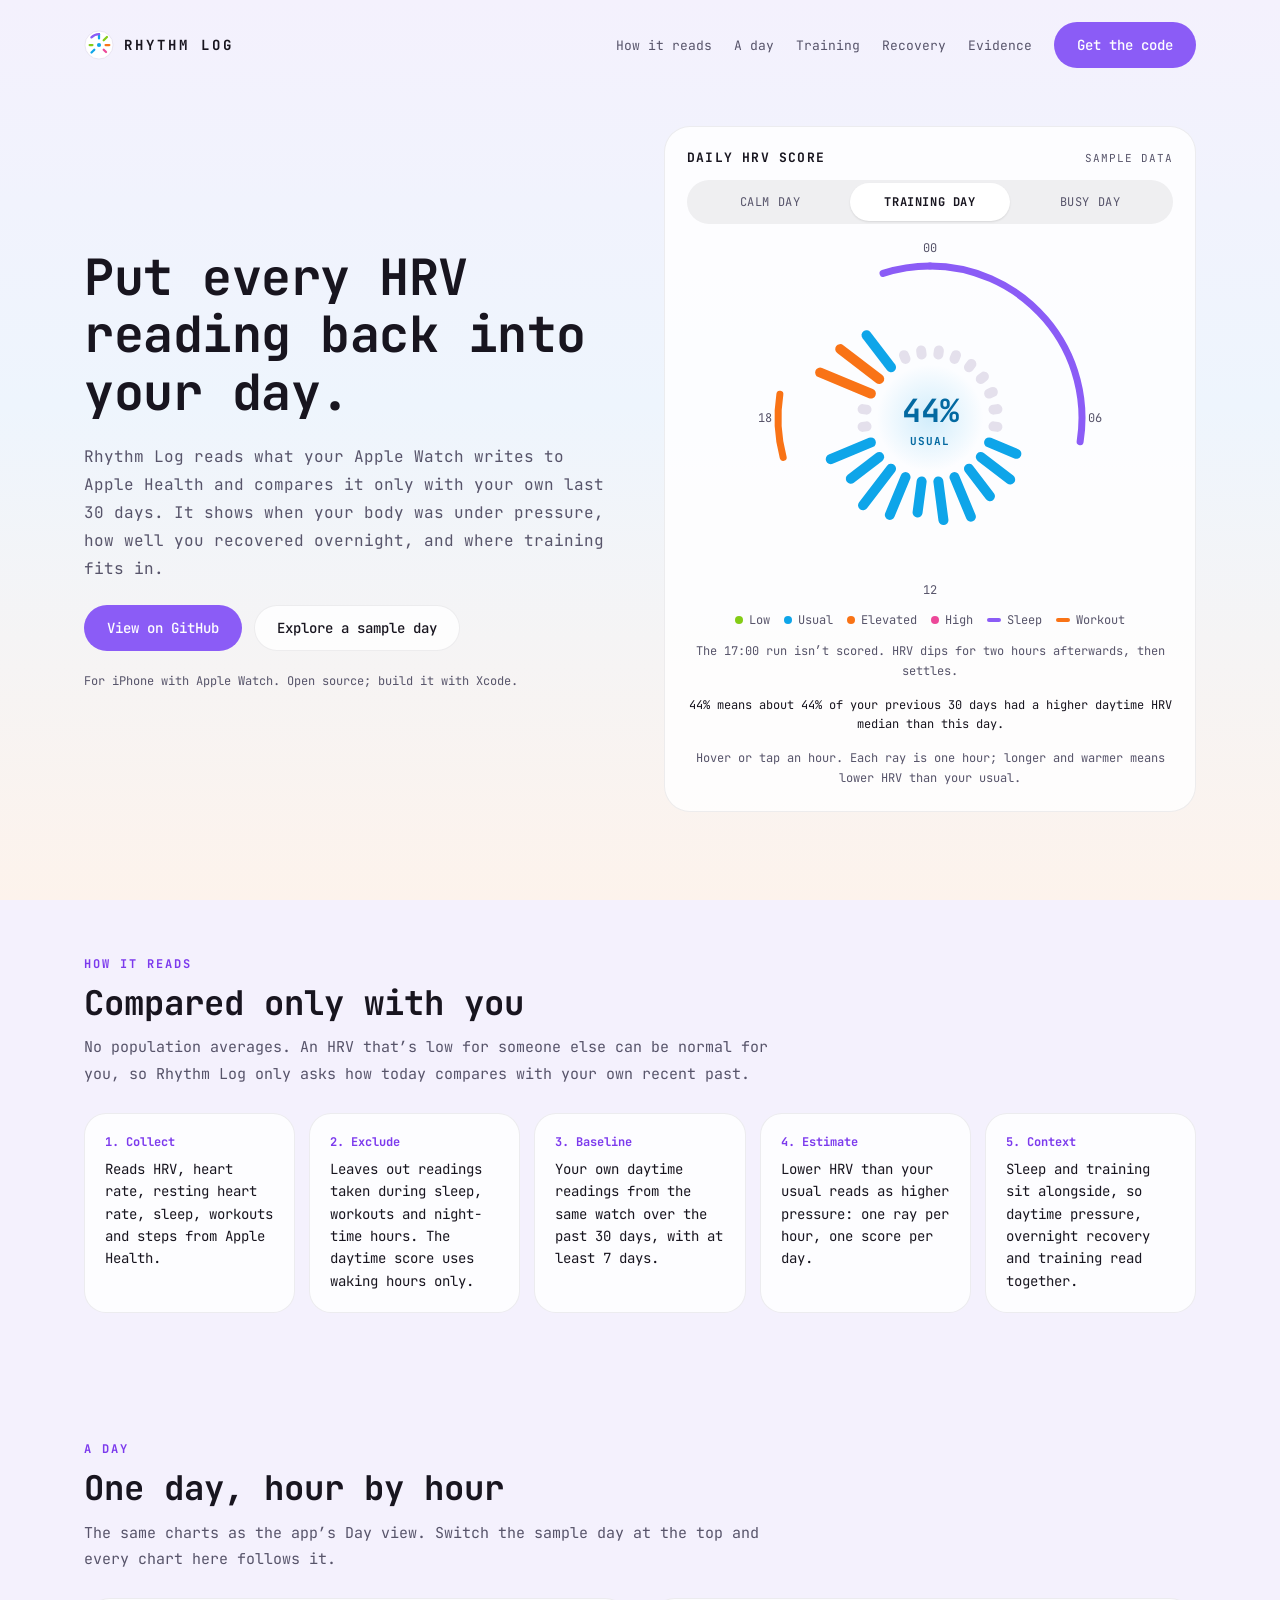
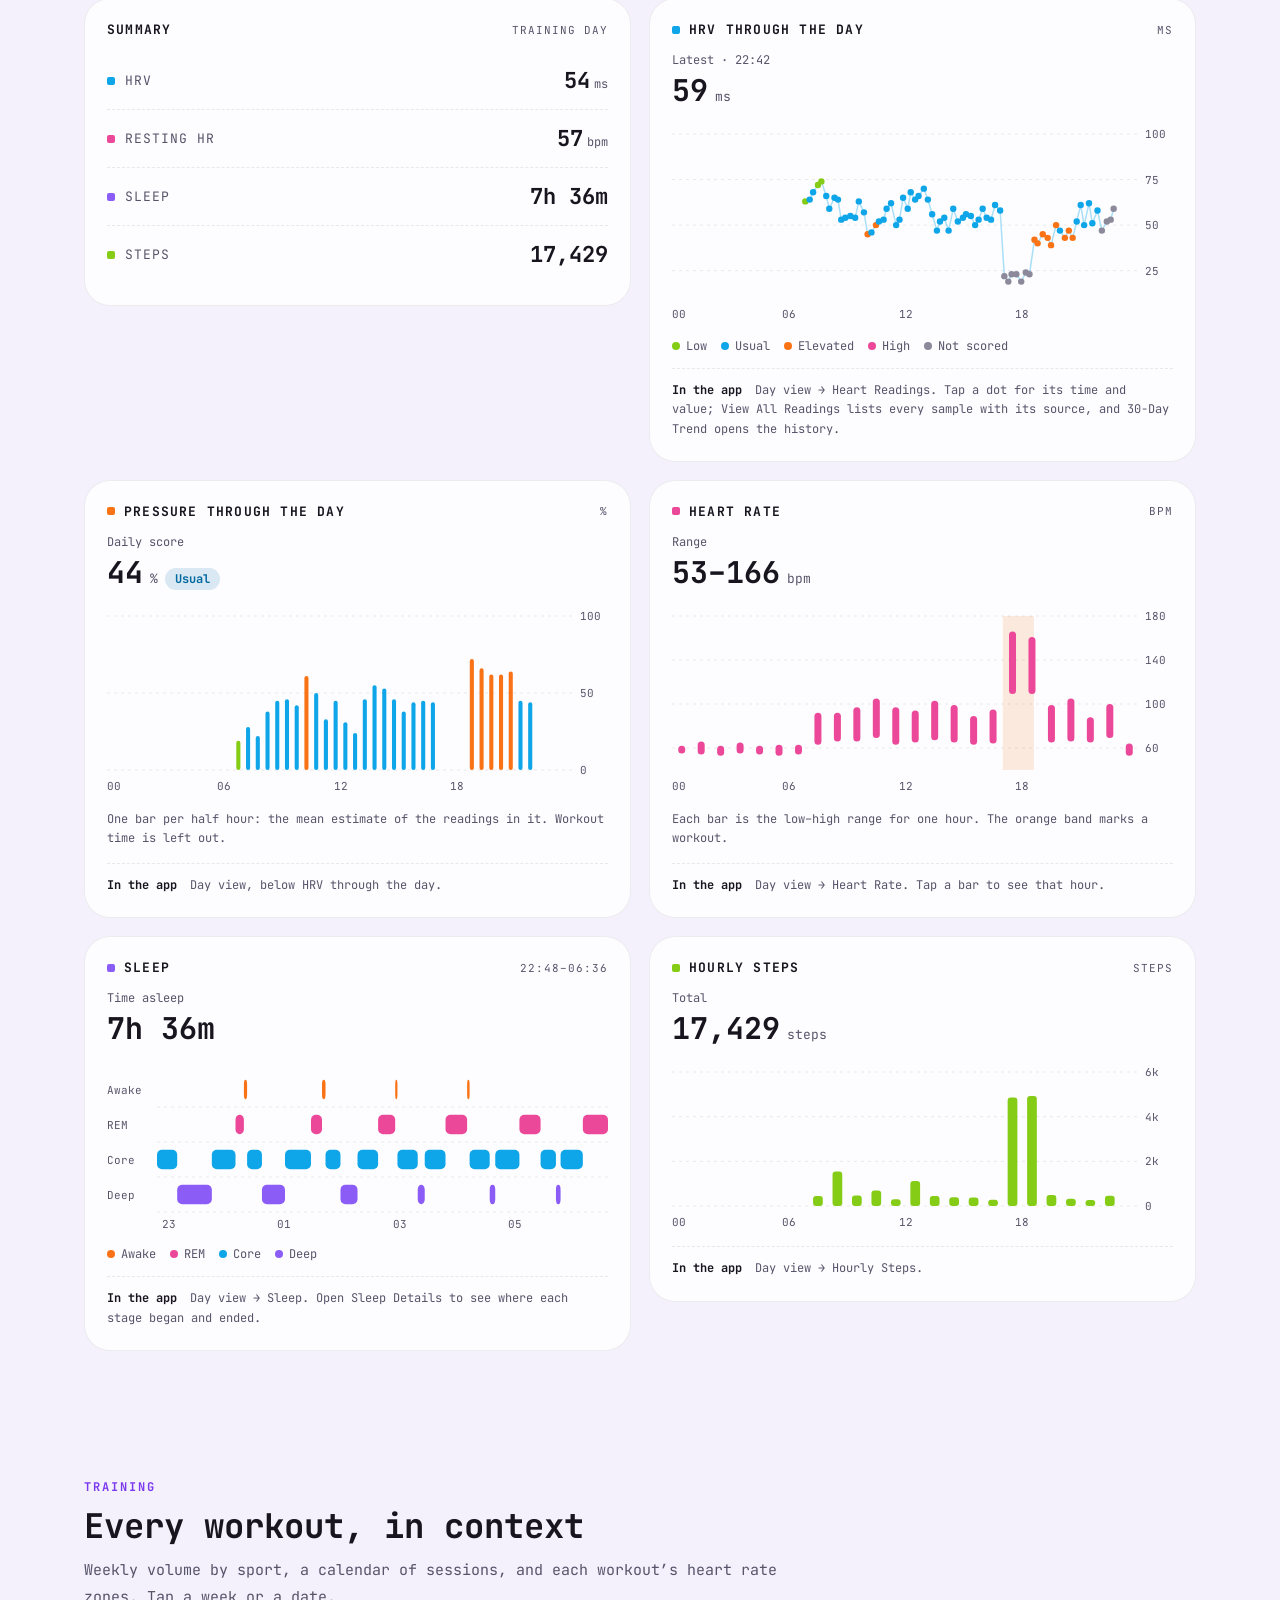
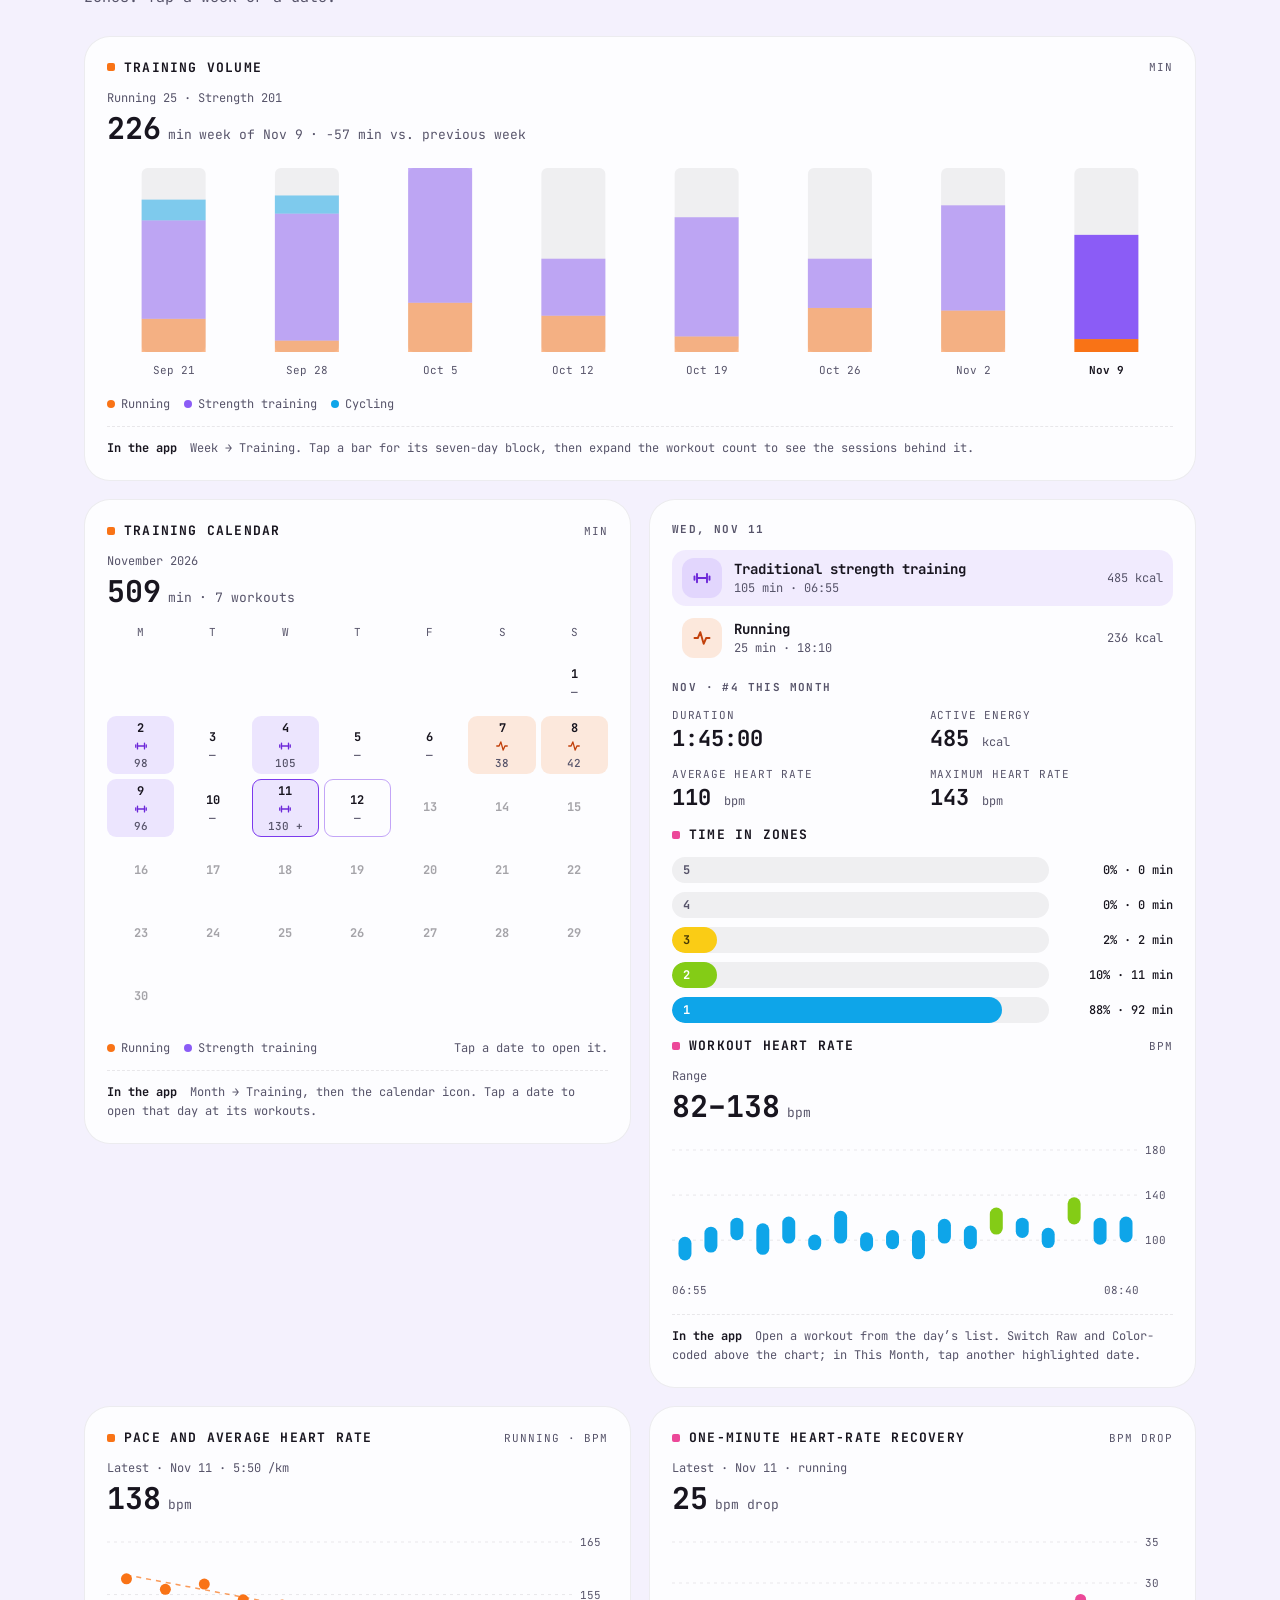
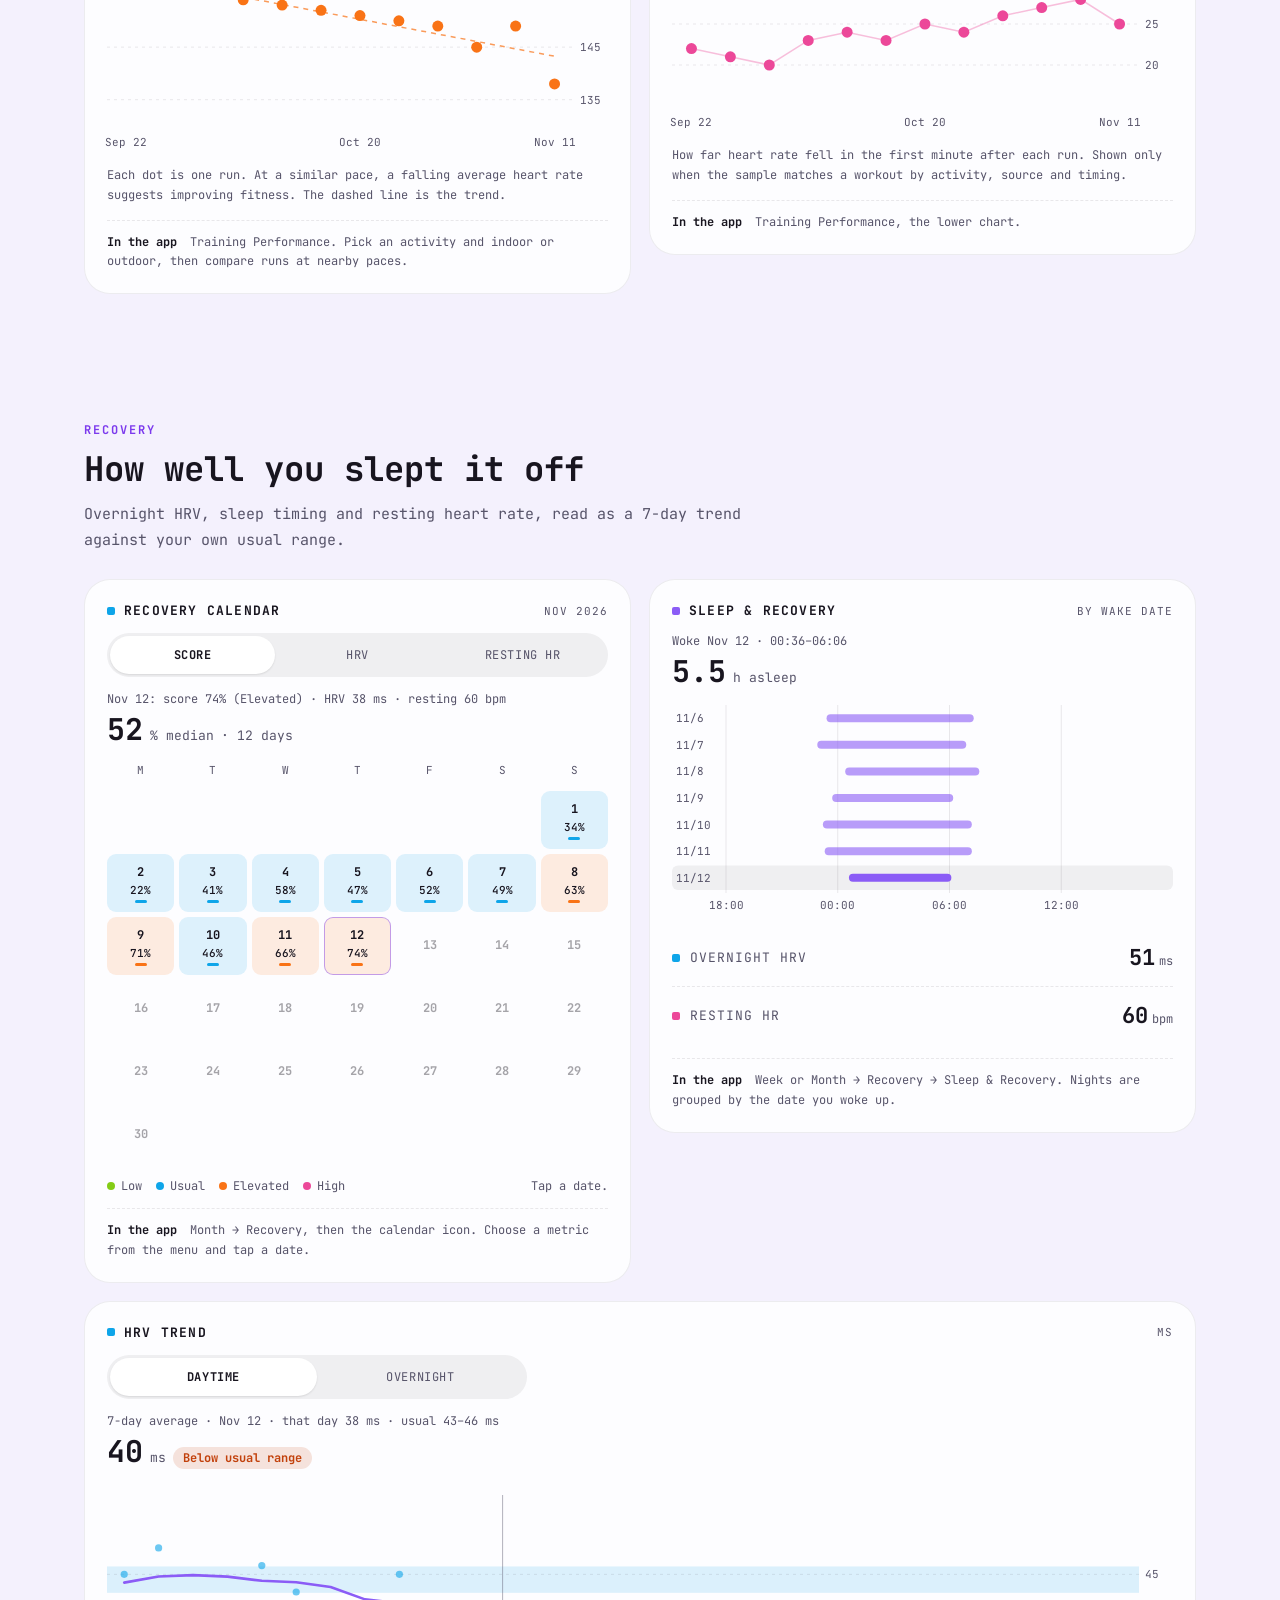
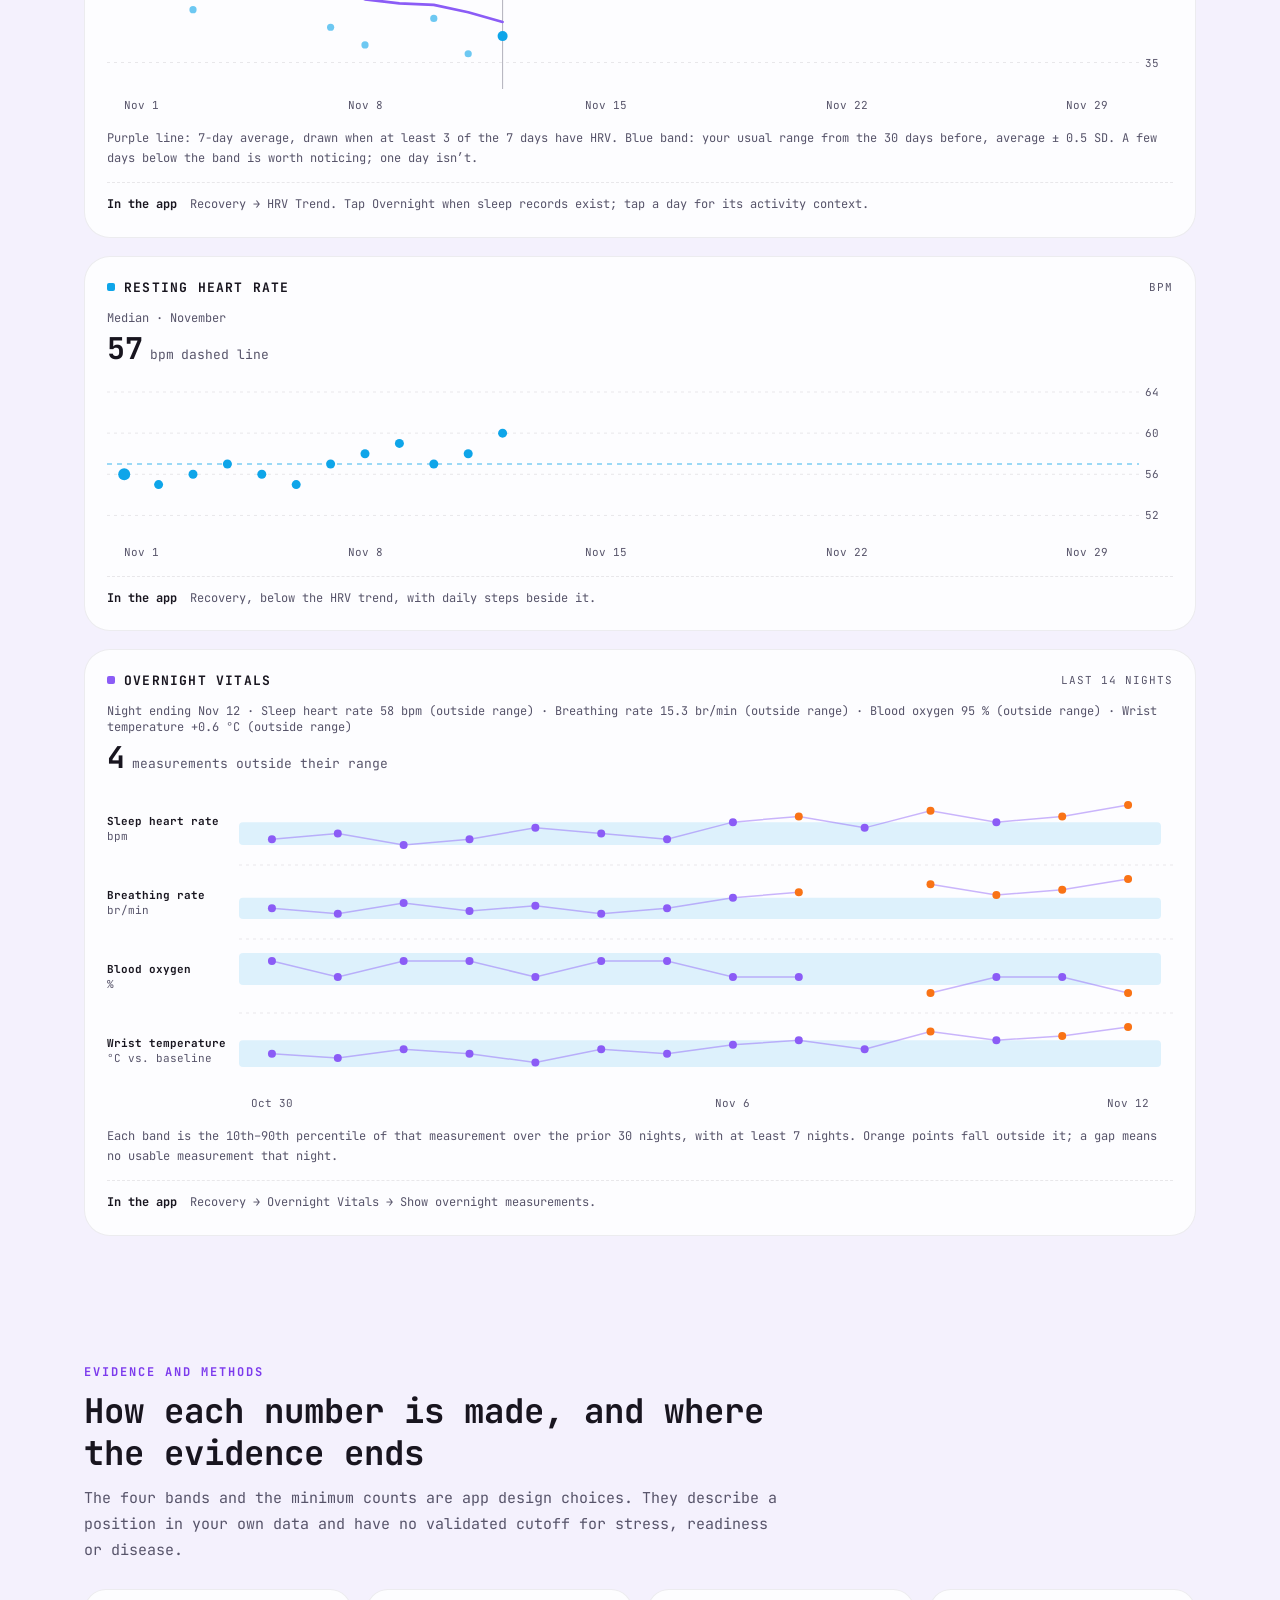
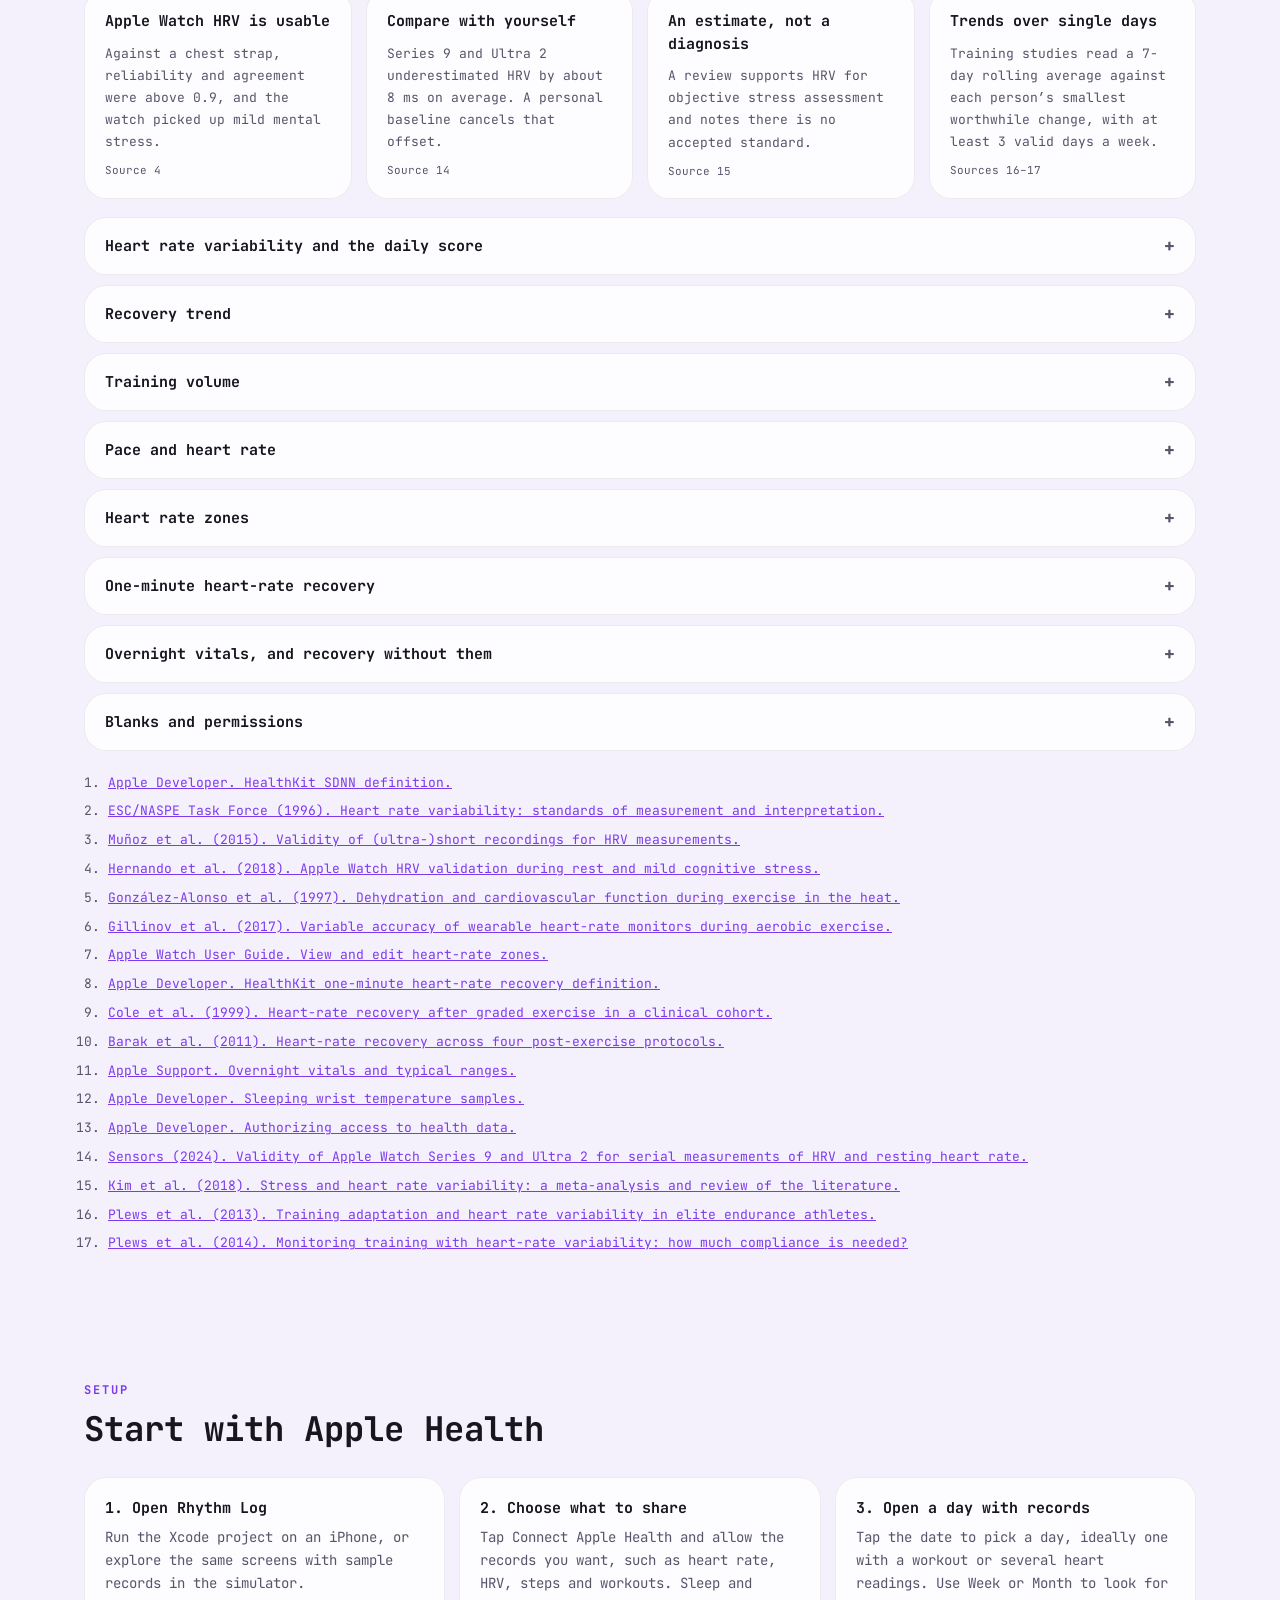
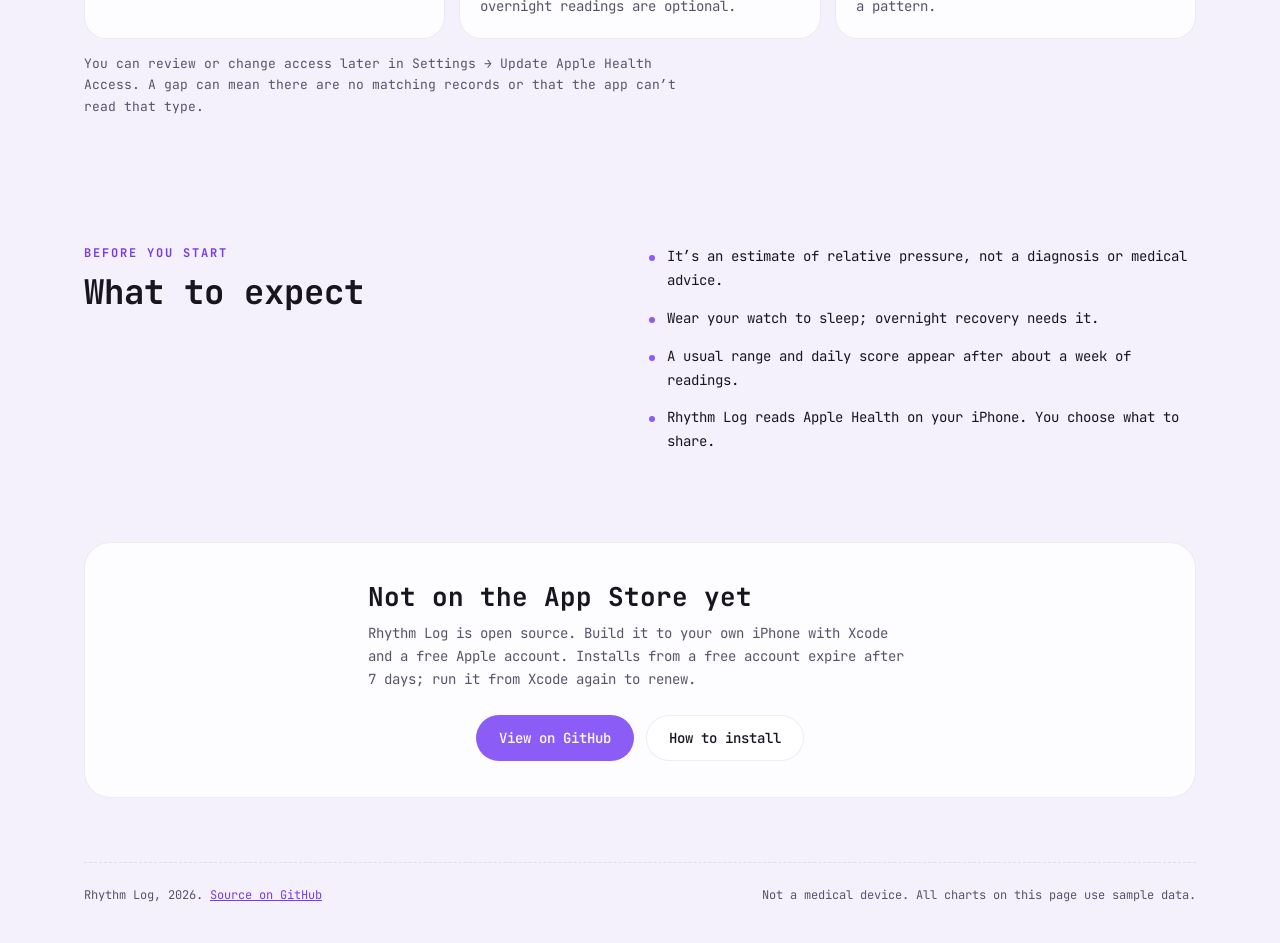
==== commit 83b4b479: "Website: evidence and methods, setup, in-app hints, recovery and overnight vitals charts - Evidence " ====
--- a/docs/index.html
+++ b/docs/index.html
@@ -165,6 +165,25 @@
 .get { display: flex; flex-wrap: wrap; align-items: center; justify-content: space-between; gap: 24px; padding: 36px; }
 footer { display: flex; flex-wrap: wrap; justify-content: space-between; gap: 12px; font-size: 12px; color: var(--muted); border-top: 1px dashed var(--grid); padding: 24px 0 40px; }
 
+.hint { margin: 0; padding-top: 12px; border-top: 1px dashed var(--grid); font-size: 12px; line-height: 1.6; color: var(--muted); }
+.hint b { color: var(--ink); font-weight: 700; margin-right: 6px; }
+.method { background: var(--card); border: 1px solid var(--card-edge); border-radius: 22px; }
+.method + .method { margin-top: 10px; }
+.method summary { list-style: none; cursor: pointer; min-height: 56px; padding: 16px 20px; display: flex; align-items: center; justify-content: space-between; gap: 12px; font-size: 15px; font-weight: 700; }
+.method summary::-webkit-details-marker { display: none; }
+.method summary::after { content: "+"; font-size: 18px; color: var(--muted); transition: transform .2s; }
+.method[open] summary::after { transform: rotate(45deg); }
+.method .body { padding: 0 20px 18px; display: flex; flex-direction: column; gap: 12px; font-size: 14px; line-height: 1.75; max-width: 46em; }
+.method .body p { margin: 0; }
+.method .body .calc { padding: 12px 14px; border-radius: 14px; background: var(--track); }
+.method .body .src { font-size: 12px; color: var(--muted); }
+.refs { margin: 22px 0 0; padding-left: 24px; display: flex; flex-direction: column; gap: 8px; font-size: 13px; line-height: 1.6; color: var(--muted); }
+.refs a { word-break: break-word; }
+.setup { list-style: none; margin: 0; padding: 0; display: grid; grid-template-columns: repeat(auto-fit, minmax(240px, 1fr)); gap: 14px; }
+.setup li { background: var(--card); border: 1px solid var(--card-edge); border-radius: 22px; padding: 20px; display: flex; flex-direction: column; gap: 8px; }
+.setup li b { font-size: 15px; }
+.setup li span { font-size: 14px; line-height: 1.65; color: var(--muted); }
+
 /* Dial */
 .dial-card { align-items: center; }
 .dial-wrap { position: relative; width: min(100%, 360px); aspect-ratio: 1 / 1; touch-action: none; }
@@ -197,7 +216,7 @@
       <a href="#day">A day</a>
       <a href="#training">Training</a>
       <a href="#recovery">Recovery</a>
-      <a href="#research">Research</a>
+      <a href="#evidence">Evidence</a>
       <a class="btn btn-primary" href="#get">Get the code</a>
     </nav>
   </header>
@@ -230,6 +249,7 @@
           <span><b class="bar" style="background:var(--tangerine)"></b>Workout</span>
         </div>
         <p class="note" id="dayCaption" style="text-align:center"></p>
+        <p class="note" id="scoreMeaning" style="text-align:center;color:var(--ink)"></p>
         <p class="note" style="text-align:center">Hover or tap an hour. Each ray is one hour; longer and warmer means lower HRV than your usual.</p>
       </div>
     </section>
@@ -265,29 +285,34 @@
           <div class="readout" id="hrvReadout"></div>
           <div class="chart" id="hrvChart"></div>
           <div class="legend"><span><b style="background:var(--lime)"></b>Low</span><span><b style="background:var(--sky)"></b>Usual</span><span><b style="background:var(--tangerine)"></b>Elevated</span><span><b style="background:var(--pink)"></b>High</span><span><b style="background:var(--faint)"></b>Not scored</span></div>
+          <p class="hint"><b>In the app</b> Day view → Heart Readings. Tap a dot for its time and value; View All Readings lists every sample with its source, and 30-Day Trend opens the history.</p>
         </div>
         <div class="card">
           <div class="card-title"><h3><i style="background:var(--tangerine)"></i>Pressure through the day</h3><span class="unit">%</span></div>
           <div class="readout" id="pressureReadout"></div>
           <div class="chart" id="pressureChart"></div>
           <p class="note">One bar per half hour: the mean estimate of the readings in it. Workout time is left out.</p>
+          <p class="hint"><b>In the app</b> Day view, below HRV through the day.</p>
         </div>
         <div class="card">
           <div class="card-title"><h3><i style="background:var(--pink)"></i>Heart rate</h3><span class="unit">bpm</span></div>
           <div class="readout" id="hrReadout"></div>
           <div class="chart" id="hrChart"></div>
           <p class="note">Each bar is the low–high range for one hour. The orange band marks a workout.</p>
+          <p class="hint"><b>In the app</b> Day view → Heart Rate. Tap a bar to see that hour.</p>
         </div>
         <div class="card">
           <div class="card-title"><h3><i style="background:var(--violet)"></i>Sleep</h3><span class="unit" id="sleepUnit"></span></div>
           <div class="readout" id="sleepReadout"></div>
           <div class="chart" id="sleepChart"></div>
           <div class="legend"><span><b style="background:var(--tangerine)"></b>Awake</span><span><b style="background:var(--pink)"></b>REM</span><span><b style="background:var(--sky)"></b>Core</span><span><b style="background:var(--violet)"></b>Deep</span></div>
+          <p class="hint"><b>In the app</b> Day view → Sleep. Open Sleep Details to see where each stage began and ended.</p>
         </div>
         <div class="card">
           <div class="card-title"><h3><i style="background:var(--lime)"></i>Hourly steps</h3><span class="unit">steps</span></div>
           <div class="readout" id="stepsReadout"></div>
           <div class="chart" id="stepsChart"></div>
+          <p class="hint"><b>In the app</b> Day view → Hourly Steps.</p>
         </div>
       </div>
     </section>
@@ -304,6 +329,7 @@
           <div class="readout" id="volReadout"></div>
           <div class="chart" id="volChart"></div>
           <div class="legend"><span><b style="background:var(--tangerine)"></b>Running</span><span><b style="background:var(--violet)"></b>Strength training</span><span><b style="background:var(--sky)"></b>Cycling</span></div>
+          <p class="hint"><b>In the app</b> Week → Training. Tap a bar for its seven-day block, then expand the workout count to see the sessions behind it.</p>
         </div>
         <div class="card">
           <div class="card-title"><h3><i style="background:var(--tangerine)"></i>Training calendar</h3><span class="unit">min</span></div>
@@ -311,13 +337,22 @@
           <div class="cal-head" aria-hidden="true"><span>M</span><span>T</span><span>W</span><span>T</span><span>F</span><span>S</span><span>S</span></div>
           <div class="cal" id="trainCal"></div>
           <div class="legend"><span><b style="background:var(--tangerine)"></b>Running</span><span><b style="background:var(--violet)"></b>Strength training</span><span style="margin-left:auto">Tap a date to open it.</span></div>
+          <p class="hint"><b>In the app</b> Month → Training, then the calendar icon. Tap a date to open that day at its workouts.</p>
         </div>
         <div class="card" id="workoutPanel" aria-live="polite"></div>
-        <div class="card span2">
+        <div class="card">
           <div class="card-title"><h3><i style="background:var(--tangerine)"></i>Pace and average heart rate</h3><span class="unit">running · bpm</span></div>
           <div class="readout" id="paceReadout"></div>
           <div class="chart" id="paceChart"></div>
           <p class="note">Each dot is one run. At a similar pace, a falling average heart rate suggests improving fitness. The dashed line is the trend.</p>
+          <p class="hint"><b>In the app</b> Training Performance. Pick an activity and indoor or outdoor, then compare runs at nearby paces.</p>
+        </div>
+        <div class="card">
+          <div class="card-title"><h3><i style="background:var(--pink)"></i>One-minute heart-rate recovery</h3><span class="unit">bpm drop</span></div>
+          <div class="readout" id="hrrReadout"></div>
+          <div class="chart" id="hrrChart"></div>
+          <p class="note">How far heart rate fell in the first minute after each run. Shown only when the sample matches a workout by activity, source and timing.</p>
+          <p class="hint"><b>In the app</b> Training Performance, the lower chart.</p>
         </div>
       </div>
     </section>
@@ -336,12 +371,14 @@
           <div class="cal-head" aria-hidden="true"><span>M</span><span>T</span><span>W</span><span>T</span><span>F</span><span>S</span><span>S</span></div>
           <div class="cal" id="recCal"></div>
           <div class="legend" id="recLegend"></div>
+          <p class="hint"><b>In the app</b> Month → Recovery, then the calendar icon. Choose a metric from the menu and tap a date.</p>
         </div>
         <div class="card">
           <div class="card-title"><h3><i style="background:var(--violet)"></i>Sleep &amp; recovery</h3><span class="unit">by wake date</span></div>
           <div class="readout" id="nightReadout"></div>
           <div class="chart" id="nightChart"></div>
           <div class="rows" id="nightRows"></div>
+          <p class="hint"><b>In the app</b> Week or Month → Recovery → Sleep &amp; Recovery. Nights are grouped by the date you woke up.</p>
         </div>
         <div class="card span2">
           <div class="card-title"><h3><i style="background:var(--sky)"></i>HRV trend</h3><span class="unit">ms</span></div>
@@ -349,26 +386,132 @@
           <div class="readout" id="trendReadout"></div>
           <div class="chart" id="trendChart"></div>
           <p class="note">Purple line: 7-day average, drawn when at least 3 of the 7 days have HRV. Blue band: your usual range from the 30 days before, average ± 0.5 SD. A few days below the band is worth noticing; one day isn’t.</p>
+          <p class="hint"><b>In the app</b> Recovery → HRV Trend. Tap Overnight when sleep records exist; tap a day for its activity context.</p>
         </div>
         <div class="card span2">
           <div class="card-title"><h3><i style="background:var(--sky)"></i>Resting heart rate</h3><span class="unit">bpm</span></div>
           <div class="readout" id="rhrReadout"></div>
           <div class="chart" id="rhrChart"></div>
+          <p class="hint"><b>In the app</b> Recovery, below the HRV trend, with daily steps beside it.</p>
+        </div>
+        <div class="card span2">
+          <div class="card-title"><h3><i style="background:var(--violet)"></i>Overnight vitals</h3><span class="unit">last 14 nights</span></div>
+          <div class="readout" id="vitalsReadout"></div>
+          <div class="chart" id="vitalsChart"></div>
+          <p class="note">Each band is the 10th–90th percentile of that measurement over the prior 30 nights, with at least 7 nights. Orange points fall outside it; a gap means no usable measurement that night.</p>
+          <p class="hint"><b>In the app</b> Recovery → Overnight Vitals → Show overnight measurements.</p>
         </div>
       </div>
     </section>
 
-    <section class="block" id="research">
+    <section class="block" id="evidence">
       <div class="block-head">
-        <span class="kicker">Research</span>
-        <h2>Why it works this way</h2>
+        <span class="kicker">Evidence and methods</span>
+        <h2>How each number is made, and where the evidence ends</h2>
+        <p>The four bands and the minimum counts are app design choices. They describe a position in your own data and have no validated cutoff for stress, readiness or disease.</p>
       </div>
-      <div class="cards4">
-        <article><h3>Apple Watch HRV is reliable enough</h3><p>Against a chest strap, reliability and agreement were above 0.9, and the watch picked up changes from mild mental stress.</p><cite>Hernando et al., Sensors, 2018</cite></article>
-        <article><h3>The numbers run low, so compare with yourself</h3><p>Series 9 and Ultra 2 underestimated HRV by about 8 ms on average. A personal baseline cancels that offset.</p><cite>Sensors, 2024</cite></article>
-        <article><h3>HRV reflects stress, but it isn’t a diagnosis</h3><p>A review supports HRV for objective stress assessment and notes there is no accepted standard, so the app calls it an estimate.</p><cite>Kim et al., Psychiatry Investigation, 2018</cite></article>
-        <article><h3>Read the 7-day trend, not one day</h3><p>Sports science compares a 7-day rolling average with each person’s smallest worthwhile change, using at least 3 valid days a week.</p><cite>Plews et al., 2013 and 2014</cite></article>
+      <div class="cards4" style="margin-bottom:18px">
+        <article><h3>Apple Watch HRV is usable</h3><p>Against a chest strap, reliability and agreement were above 0.9, and the watch picked up mild mental stress.</p><cite>Source 4</cite></article>
+        <article><h3>Compare with yourself</h3><p>Series 9 and Ultra 2 underestimated HRV by about 8 ms on average. A personal baseline cancels that offset.</p><cite>Source 14</cite></article>
+        <article><h3>An estimate, not a diagnosis</h3><p>A review supports HRV for objective stress assessment and notes there is no accepted standard.</p><cite>Source 15</cite></article>
+        <article><h3>Trends over single days</h3><p>Training studies read a 7-day rolling average against each person’s smallest worthwhile change, with at least 3 valid days a week.</p><cite>Sources 16–17</cite></article>
       </div>
+
+      <details class="method">
+        <summary>Heart rate variability and the daily score</summary>
+        <div class="body">
+          <p>HealthKit stores HRV as SDNN in milliseconds: the standard deviation of intervals between normal heartbeats. The ESC/NASPE Task Force stresses comparable recording length and circumstances, and agreement on short recordings improves with longer windows, especially for SDNN. An Apple Watch validation in 20 healthy volunteers compared HRV during controlled rest and mild cognitive stress and found gaps in the watch’s interval series. These studies support comparing HRV under similar conditions. They did not test Rhythm Log’s score or everyday passive sampling.</p>
+          <p class="calc">The daily score ranks the median of eligible daytime readings (local 06:00–22:00, outside recorded sleep and workouts) against the same source’s daily medians from the previous 30 days, with at least 7 reference days. Higher historical values count toward the rank and ties count half; the result maps to 1–100. A higher score means today’s HRV was lower than more of your own history. The hourly rays and dot colours use a separate comparison with individual historical readings.</p>
+          <p class="src">Sources 1–4, 14–15</p>
+        </div>
+      </details>
+      <details class="method">
+        <summary>Recovery trend</summary>
+        <div class="body">
+          <p class="calc">Each day’s HRV is the median of at least two eligible readings from one source. The trend line is a 7-day rolling average computed on log values, drawn when at least 3 of the 7 days have a value. The usual range comes from the 30 days before the period: the mean of the log values ± 0.5 standard deviations, the smallest worthwhile change, with at least 7 days. Daytime and overnight are separate series.</p>
+          <p>Changes in when readings are taken, a new watch or another source can change what enters the trend, even with a personal baseline.</p>
+          <p class="src">Sources 16–17</p>
+        </div>
+      </details>
+      <details class="method">
+        <summary>Training volume</summary>
+        <div class="body">
+          <p class="calc">Recorded workout minutes are grouped by activity over eight rolling seven-day blocks. For an ongoing period the latest block ends yesterday. The typical week is the median of the earlier blocks after leading empty ones are dropped, with at least three blocks.</p>
+          <p>Minutes describe duration. Effort, intensity and mechanical load can differ between workouts of the same length.</p>
+        </div>
+      </details>
+      <details class="method">
+        <summary>Pace and heart rate</summary>
+        <div class="body">
+          <p class="calc">Each point is workout duration divided by recorded distance, paired with the workout’s HealthKit average heart rate. Points are grouped by activity and indoor or outdoor, when known, and the latest run is compared with the median of earlier runs within 15 seconds per kilometre. That tolerance is an app choice.</p>
+          <p>A similar pace is a starting point. Gradient, weather, hydration, workout structure and sensor accuracy still affect the result: heat and dehydration changed cardiovascular responses in a controlled study, and wrist-monitor accuracy varied by activity against ECG.</p>
+          <p class="src">Sources 5–6</p>
+        </div>
+      </details>
+      <details class="method">
+        <summary>Heart rate zones</summary>
+        <div class="body">
+          <p class="calc">Zone times recorded with a workout are used when present. Otherwise, with zone thresholds available, the app credits the time between consecutive heart-rate samples to the zone of the first, up to two minutes per gap. Percentages are shares of the time accounted for. The workout page’s average and maximum come from heart-rate readings within the workout, and can differ from the recorded average used in the pace chart.</p>
+          <p class="src">Source 7</p>
+        </div>
+      </details>
+      <details class="method">
+        <summary>One-minute heart-rate recovery</summary>
+        <div class="body">
+          <p class="calc">HealthKit’s value is the drop from peak exercise heart rate to the reading one minute after exercise. Rhythm Log shows a sample only when it matches a workout unambiguously by activity, source and timing; missing or ambiguous matches stay blank.</p>
+          <p>Research links heart-rate recovery to post-exercise physiology, and active versus passive recovery and posture change the result. Clinical treadmill protocols differ from everyday workouts, so compare trends within similar activities and cool-downs.</p>
+          <p class="src">Sources 8–10</p>
+        </div>
+      </details>
+      <details class="method">
+        <summary>Overnight vitals, and recovery without them</summary>
+        <div class="body">
+          <p>Daytime HRV, resting heart rate, steps and workouts work without any sleep data. With overnight records, asleep segments are grouped by the main session’s wake date.</p>
+          <p class="calc">Sleep heart rate, breathing rate, blood oxygen and wrist temperature use samples that overlap those segments. Each band is the 10th–90th percentile of that metric over the prior 30 nights, with at least 7 nights measured.</p>
+          <p>The calculation is Rhythm Log’s own. Apple’s Vitals app also shows personal ranges, and its availability varies by model and region. A value outside the band describes a difference from your recorded history.</p>
+          <p class="src">Sources 11–12</p>
+        </div>
+      </details>
+      <details class="method">
+        <summary>Blanks and permissions</summary>
+        <div class="body">
+          <p>HealthKit read permissions are per data type, and an app can’t tell denied read access from an empty result. Before reading a blank or a change, check the coverage counts and the underlying records in Apple Health.</p>
+          <p class="src">Source 13</p>
+        </div>
+      </details>
+
+      <ol class="refs">
+        <li><a href="https://developer.apple.com/documentation/healthkit/hkquantitytypeidentifier/heartratevariabilitysdnn">Apple Developer. HealthKit SDNN definition.</a></li>
+        <li><a href="https://www.escardio.org/static-file/Escardio/Guidelines/Scientific-Statements/guidelines-Heart-Rate-Variability-FT-1996.pdf">ESC/NASPE Task Force (1996). Heart rate variability: standards of measurement and interpretation.</a></li>
+        <li><a href="https://doi.org/10.1371/journal.pone.0138921">Muñoz et al. (2015). Validity of (ultra-)short recordings for HRV measurements.</a></li>
+        <li><a href="https://doi.org/10.3390/s18082619">Hernando et al. (2018). Apple Watch HRV validation during rest and mild cognitive stress.</a></li>
+        <li><a href="https://doi.org/10.1152/jappl.1997.82.4.1229">González-Alonso et al. (1997). Dehydration and cardiovascular function during exercise in the heat.</a></li>
+        <li><a href="https://pubmed.ncbi.nlm.nih.gov/28709155/">Gillinov et al. (2017). Variable accuracy of wearable heart-rate monitors during aerobic exercise.</a></li>
+        <li><a href="https://support.apple.com/en-gb/guide/watch/apd897dccddf/watchos">Apple Watch User Guide. View and edit heart-rate zones.</a></li>
+        <li><a href="https://developer.apple.com/documentation/healthkit/hkquantitytypeidentifier/heartraterecoveryoneminute">Apple Developer. HealthKit one-minute heart-rate recovery definition.</a></li>
+        <li><a href="https://doi.org/10.1056/NEJM199910283411804">Cole et al. (1999). Heart-rate recovery after graded exercise in a clinical cohort.</a></li>
+        <li><a href="https://pubmed.ncbi.nlm.nih.gov/24149885/">Barak et al. (2011). Heart-rate recovery across four post-exercise protocols.</a></li>
+        <li><a href="https://support.apple.com/en-ie/120142">Apple Support. Overnight vitals and typical ranges.</a></li>
+        <li><a href="https://developer.apple.com/documentation/healthkit/hkquantitytypeidentifier/applesleepingwristtemperature">Apple Developer. Sleeping wrist temperature samples.</a></li>
+        <li><a href="https://developer.apple.com/documentation/healthkit/authorizing-access-to-health-data">Apple Developer. Authorizing access to health data.</a></li>
+        <li><a href="https://doi.org/10.3390/s24196220">Sensors (2024). Validity of Apple Watch Series 9 and Ultra 2 for serial measurements of HRV and resting heart rate.</a></li>
+        <li><a href="https://pubmed.ncbi.nlm.nih.gov/29486547/">Kim et al. (2018). Stress and heart rate variability: a meta-analysis and review of the literature.</a></li>
+        <li><a href="https://doi.org/10.1007/s40279-013-0071-8">Plews et al. (2013). Training adaptation and heart rate variability in elite endurance athletes.</a></li>
+        <li><a href="https://doi.org/10.1123/ijspp.2013-0455">Plews et al. (2014). Monitoring training with heart-rate variability: how much compliance is needed?</a></li>
+      </ol>
+    </section>
+
+    <section class="block" id="setup">
+      <div class="block-head">
+        <span class="kicker">Setup</span>
+        <h2>Start with Apple Health</h2>
+      </div>
+      <ol class="setup">
+        <li><b>1. Open Rhythm Log</b><span>Run the Xcode project on an iPhone, or explore the same screens with sample records in the simulator.</span></li>
+        <li><b>2. Choose what to share</b><span>Tap Connect Apple Health and allow the records you want, such as heart rate, HRV, steps and workouts. Sleep and overnight readings are optional.</span></li>
+        <li><b>3. Open a day with records</b><span>Tap the date to pick a day, ideally one with a workout or several heart readings. Use Week or Month to look for a pattern.</span></li>
+      </ol>
+      <p class="note" style="margin-top:14px;font-size:13px;max-width:46em">You can review or change access later in Settings → Update Apple Health Access. A gap can mean there are no matching records or that the app can’t read that type.</p>
     </section>
 
     <section class="block" id="notes">
@@ -614,6 +757,9 @@
   $("dialLabel").textContent = dial.hour !== null ? `${pad(dial.hour)}:00 · ${b.name}` : b.name;
   $("dialLabel").style.color = col;
   $("dialCenter").style.background = `radial-gradient(circle, color-mix(in srgb, ${css(b.color)} 18%, transparent) 0%, transparent 70%)`;
+  $("scoreMeaning").textContent = dial.hour !== null
+    ? `At ${pad(dial.hour)}:00, about ${s}% of your daytime readings from the past 30 days were higher.`
+    : `${s}% means about ${s}% of your previous 30 days had a higher daytime HRV median than this day.`;
 }
 function paintDial(progress = 1) {
   const c = 180, inner = 64, reach = 74;
@@ -941,7 +1087,8 @@
     }).join("")}</div>
     <div class="card-title"><h3><i style="background:var(--pink)"></i>Workout heart rate</h3><span class="unit">bpm</span></div>
     <div class="readout" id="whrReadout"></div>
-    <div class="chart" id="whrChart"></div>`;
+    <div class="chart" id="whrChart"></div>
+    <p class="hint"><b>In the app</b> Open a workout from the day’s list. Switch Raw and Color-coded above the chart; in This Month, tap another highlighted date.</p>`;
   host.querySelectorAll(".wrow").forEach((b) => b.addEventListener("click", () => { workoutSel = +b.dataset.i; renderWorkout(); }));
   requestAnimationFrame(() => requestAnimationFrame(() => host.querySelectorAll(".fill").forEach((f, i) => { f.style.transitionDelay = (i * 60) + "ms"; f.style.width = f.dataset.w + "%"; })));
   // Workout heart rate: 18 range bars coloured by zone
@@ -1151,6 +1298,70 @@
   }, c);
 }, { label: "Daily resting heart rate" });
 
+/* ---------- One-minute recovery and overnight vitals ---------- */
+const HRR = [22, 21, 20, 23, 24, 23, 25, 24, 26, 27, 28, 25];
+const hrrChart = chart("hrrChart", 200, (svg, w, h, c) => {
+  const iw = w - M.r, ih = h - M.t - M.b, lo = 15, hi = 35;
+  const x = (i) => (i + 0.5) / HRR.length * iw, y = (v) => M.t + ih - (v - lo) / (hi - lo) * ih;
+  [20, 25, 30, 35].forEach((v) => axisY(svg, 0, iw, y(v), v));
+  el("polyline", { points: HRR.map((v, i) => `${x(i)},${y(v)}`).join(" "), fill: "none", stroke: css("--pink"), "stroke-opacity": 0.35, "stroke-width": 1.5 }, svg);
+  HRR.forEach((v, i) => {
+    const active = c.sel === null || c.sel === i;
+    el("circle", { cx: x(i), cy: y(v), r: c.sel === i ? 7 : 5.5, fill: css("--pink"), opacity: active ? 1 : 0.3 }, svg);
+  });
+  [0, Math.floor(HRR.length / 2), HRR.length - 1].forEach((i) => axisX(svg, x(i), h - 6, RUNS[i][0]));
+  hoverLayer(svg, 0, M.t, iw, ih, HRR.length, updateHrrReadout, c);
+}, { label: "One-minute heart-rate recovery after each run" });
+function updateHrrReadout(i) {
+  if (i === null) { readout("hrrReadout", `Latest · ${RUNS[RUNS.length - 1][0]} · running`, HRR[HRR.length - 1], "bpm drop"); return; }
+  readout("hrrReadout", `${RUNS[i][0]} · running`, HRR[i], "bpm drop", ` <small>in the first minute</small>`);
+}
+
+const VITALS = [
+  { name: "Sleep heart rate", unit: "bpm", band: [51, 55], fmt: (v) => String(v), values: [52, 53, 51, 52, 54, 53, 52, 55, 56, 54, 57, 55, 56, 58] },
+  { name: "Breathing rate", unit: "br/min", band: [13.8, 14.6], fmt: (v) => v.toFixed(1), values: [14.2, 14.0, 14.4, 14.1, 14.3, 14.0, 14.2, 14.6, 14.8, null, 15.1, 14.7, 14.9, 15.3] },
+  { name: "Blood oxygen", unit: "%", band: [95.5, 97.5], fmt: (v) => String(v), values: [97, 96, 97, 97, 96, 97, 97, 96, 96, null, 95, 96, 96, 95] },
+  { name: "Wrist temperature", unit: "°C vs. baseline", band: [-0.3, 0.3], fmt: (v) => (v > 0 ? "+" : v < 0 ? "−" : "") + Math.abs(v).toFixed(1), values: [0.0, -0.1, 0.1, 0.0, -0.2, 0.1, 0.0, 0.2, 0.3, 0.1, 0.5, 0.3, 0.4, 0.6] }
+];
+const VITAL_DATES = Array.from({ length: 14 }, (_, i) => { const d = new Date(2026, 9, 30 + i); return d.toLocaleDateString("en-US", { month: "short", day: "numeric" }); });
+const vitalsChart = chart("vitalsChart", 4 * 74 + 26, (svg, w, h, c) => {
+  const lab = 132, iw = w - lab - 12, rowH = 74, n = VITAL_DATES.length;
+  const x = (i) => lab + (i + 0.5) / n * iw;
+  if (c.sel !== null) el("line", { x1: x(c.sel), x2: x(c.sel), y1: 0, y2: 4 * rowH, stroke: css("--muted"), "stroke-opacity": 0.4 }, svg);
+  VITALS.forEach((m, r) => {
+    const top = r * rowH + 8, ih = rowH - 22;
+    const vals = m.values.filter((v) => v !== null);
+    const lo = Math.min(m.band[0], ...vals), hi = Math.max(m.band[1], ...vals), padv = (hi - lo) * 0.15;
+    const y = (v) => top + ih - (v - (lo - padv)) / ((hi + padv) - (lo - padv)) * ih;
+    const name = el("text", { x: 0, y: top + ih / 2, "font-size": 11, "font-weight": 700, fill: css("--ink") }, svg); name.textContent = m.name;
+    const unit = el("text", { x: 0, y: top + ih / 2 + 15, "font-size": 11, fill: css("--muted") }, svg); unit.textContent = m.unit;
+    el("rect", { x: lab, y: y(m.band[1]), width: iw, height: y(m.band[0]) - y(m.band[1]), fill: css("--sky"), opacity: 0.13, rx: 4 }, svg);
+    let path = "", started = false;
+    m.values.forEach((v, i) => { if (v === null) { started = false; return; } path += `${started ? "L" : "M"}${x(i)} ${y(v)} `; started = true; });
+    el("path", { d: path, fill: "none", stroke: css("--violet"), "stroke-opacity": 0.45, "stroke-width": 1.5 }, svg);
+    m.values.forEach((v, i) => {
+      if (v === null) return;
+      const out = v < m.band[0] || v > m.band[1];
+      const active = c.sel === null || c.sel === i;
+      el("circle", { cx: x(i), cy: y(v), r: c.sel === i ? 5.5 : 4, fill: out ? css("--tangerine") : css("--violet"), opacity: active ? 1 : 0.3 }, svg);
+    });
+    if (r < 3) el("line", { x1: lab, x2: w, y1: (r + 1) * rowH, y2: (r + 1) * rowH, stroke: css("--grid"), "stroke-dasharray": "3 4" }, svg);
+  });
+  [0, 7, 13].forEach((i) => axisX(svg, x(i), h - 6, VITAL_DATES[i]));
+  hoverLayer(svg, lab, 0, iw, 4 * rowH, n, updateVitalsReadout, c);
+}, { label: "Overnight vitals for the last 14 nights" });
+function updateVitalsReadout(i) {
+  const night = i === null ? VITAL_DATES.length - 1 : i;
+  const parts = VITALS.map((m) => {
+    const v = m.values[night];
+    if (v === null) return `${m.name}: no measurement`;
+    const out = v < m.band[0] || v > m.band[1];
+    return `${m.name} ${m.fmt(v)} ${m.unit.split(" ")[0]}${out ? " (outside range)" : ""}`;
+  });
+  const outside = VITALS.filter((m) => { const v = m.values[night]; return v !== null && (v < m.band[0] || v > m.band[1]); }).length;
+  readout("vitalsReadout", `Night ending ${VITAL_DATES[night]} · ${parts.join(" · ")}`, outside, outside === 1 ? "measurement outside its range" : "measurements outside their range");
+}
+
 /* ---------- Start ---------- */
 function renderAll() {
   charts.forEach((c) => c.render());
@@ -1161,6 +1372,7 @@
 updateVolReadout(); renderTrainCal(); renderWorkout(); updatePaceReadout(null);
 renderRecCal(); updateNight(); updateTrendReadout();
 readout("rhrReadout", "Median · November", (() => { const v = Object.values(RHR).sort((a, b) => a - b); return v[Math.floor(v.length / 2)]; })(), "bpm", ` <small>dashed line</small>`);
+updateHrrReadout(null); updateVitalsReadout(null);
 paintCenter();
 animateDial(true);
 window.addEventListener("resize", () => whrChart && whrChart.render());
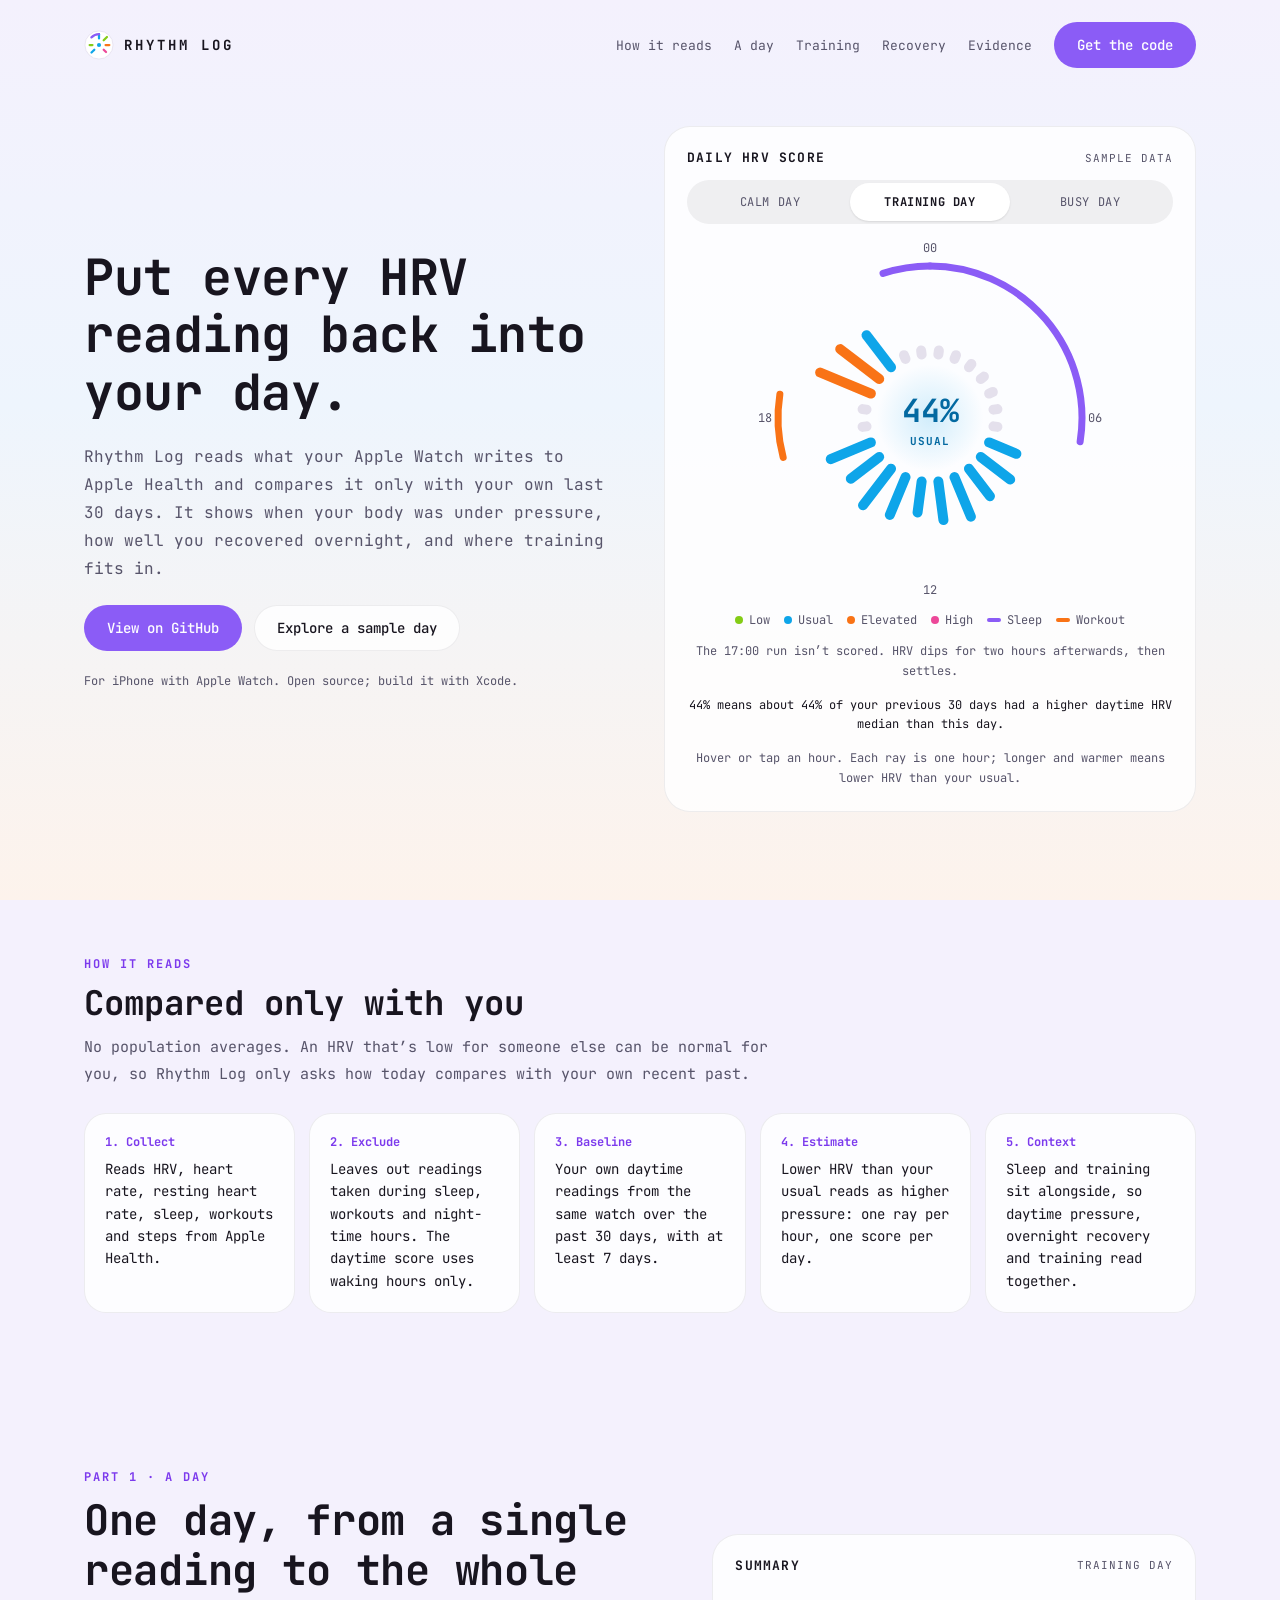
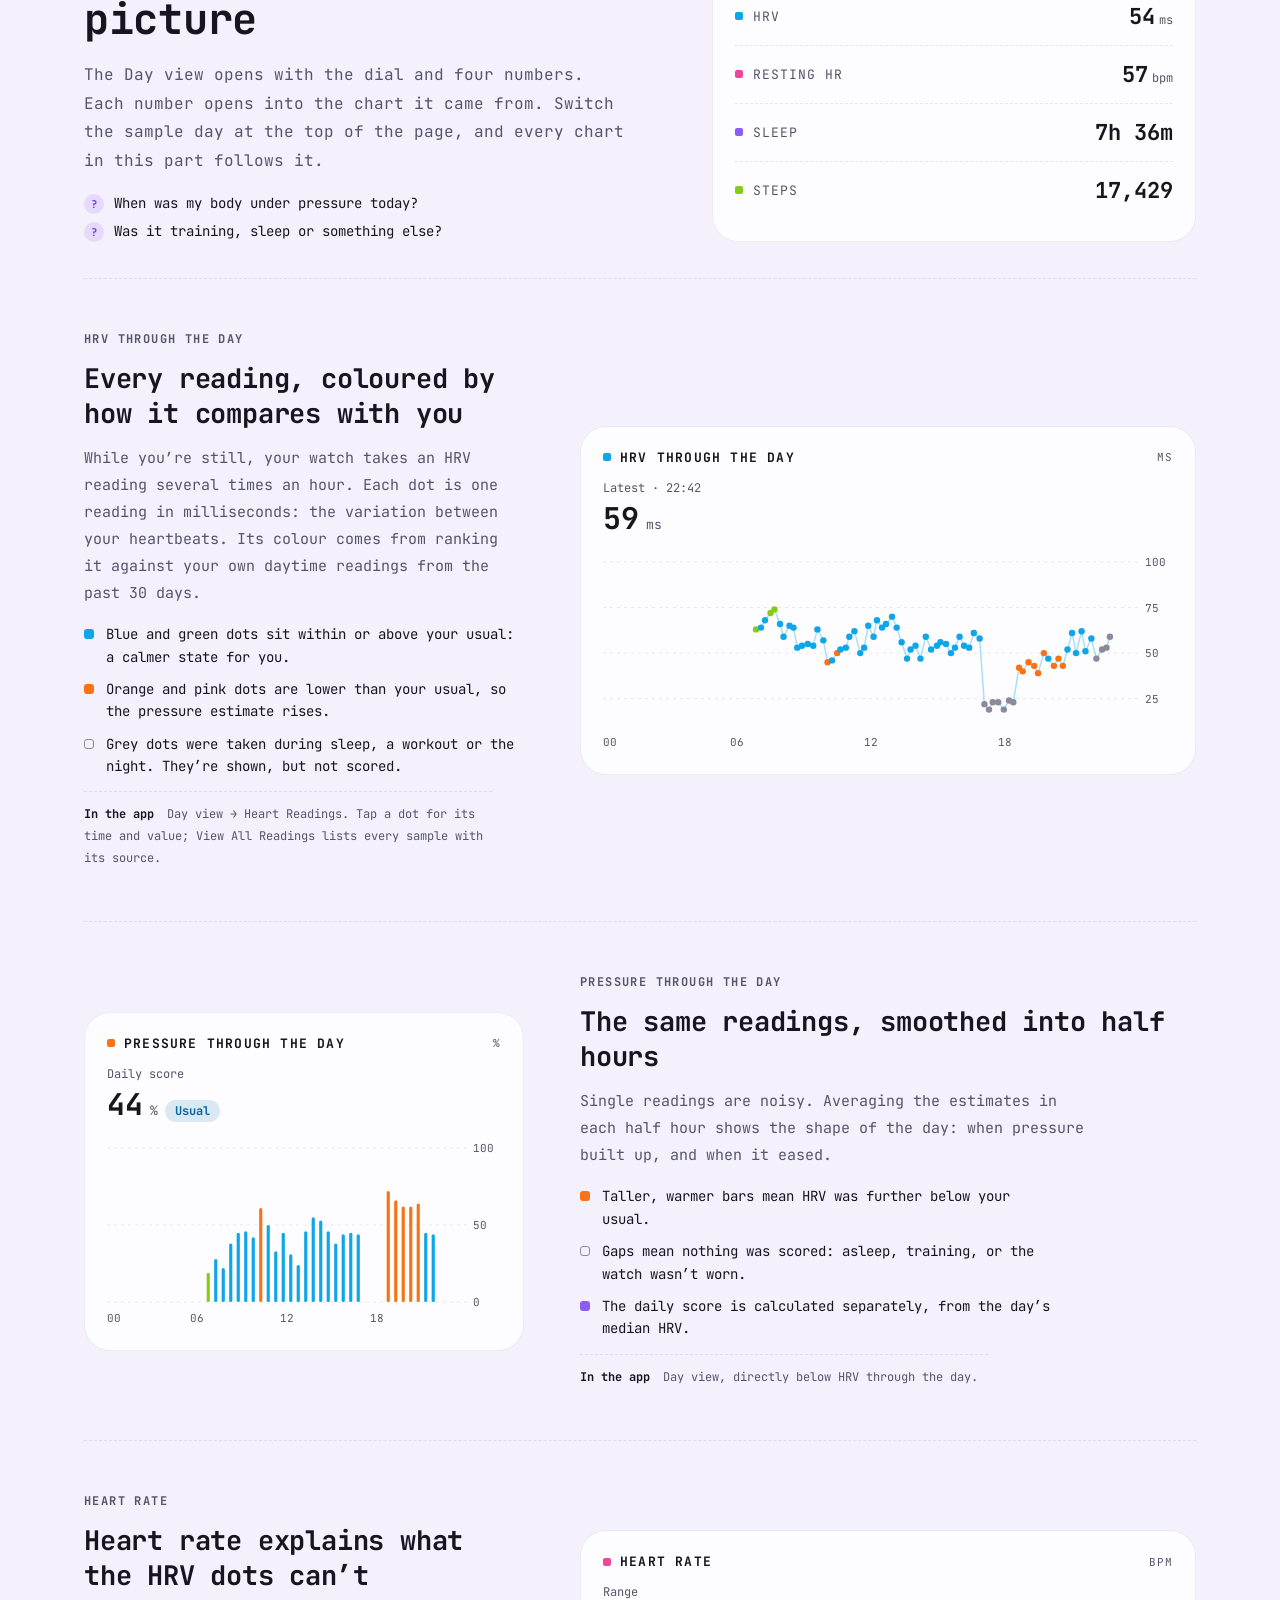
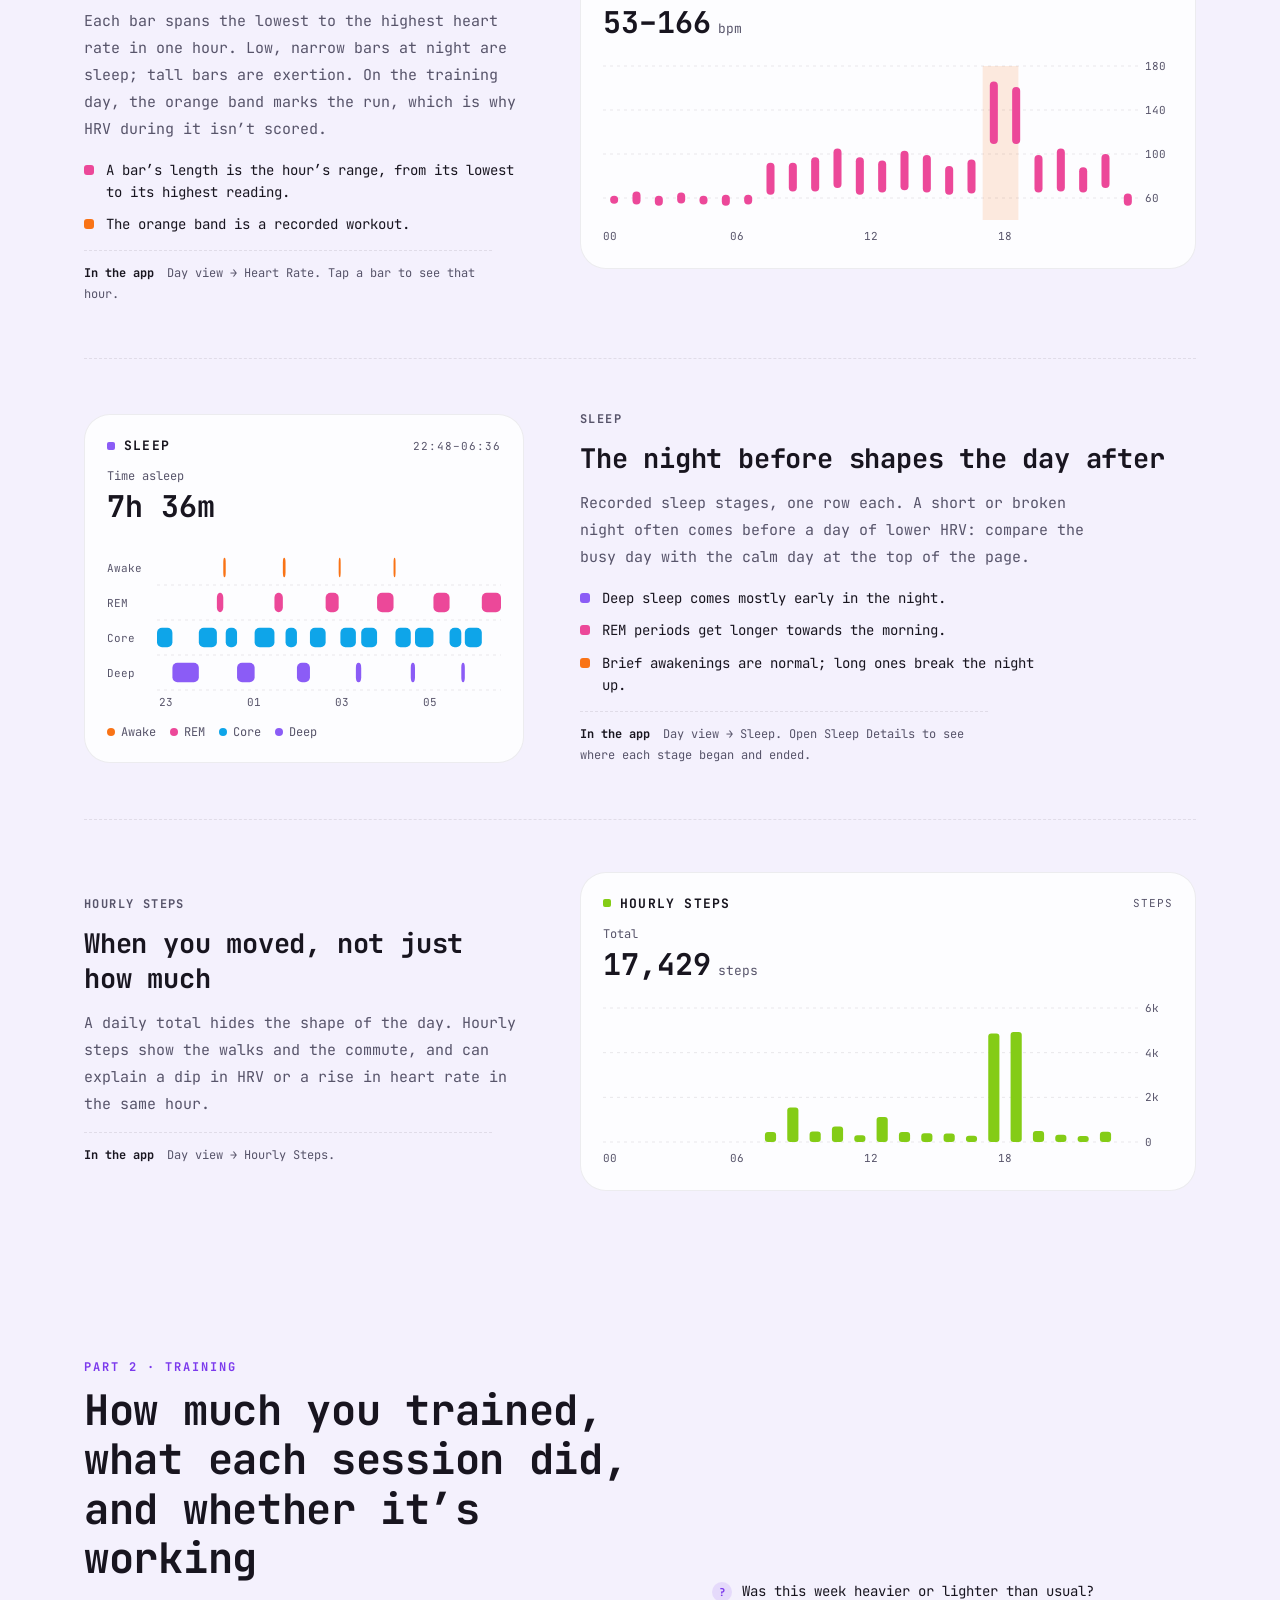
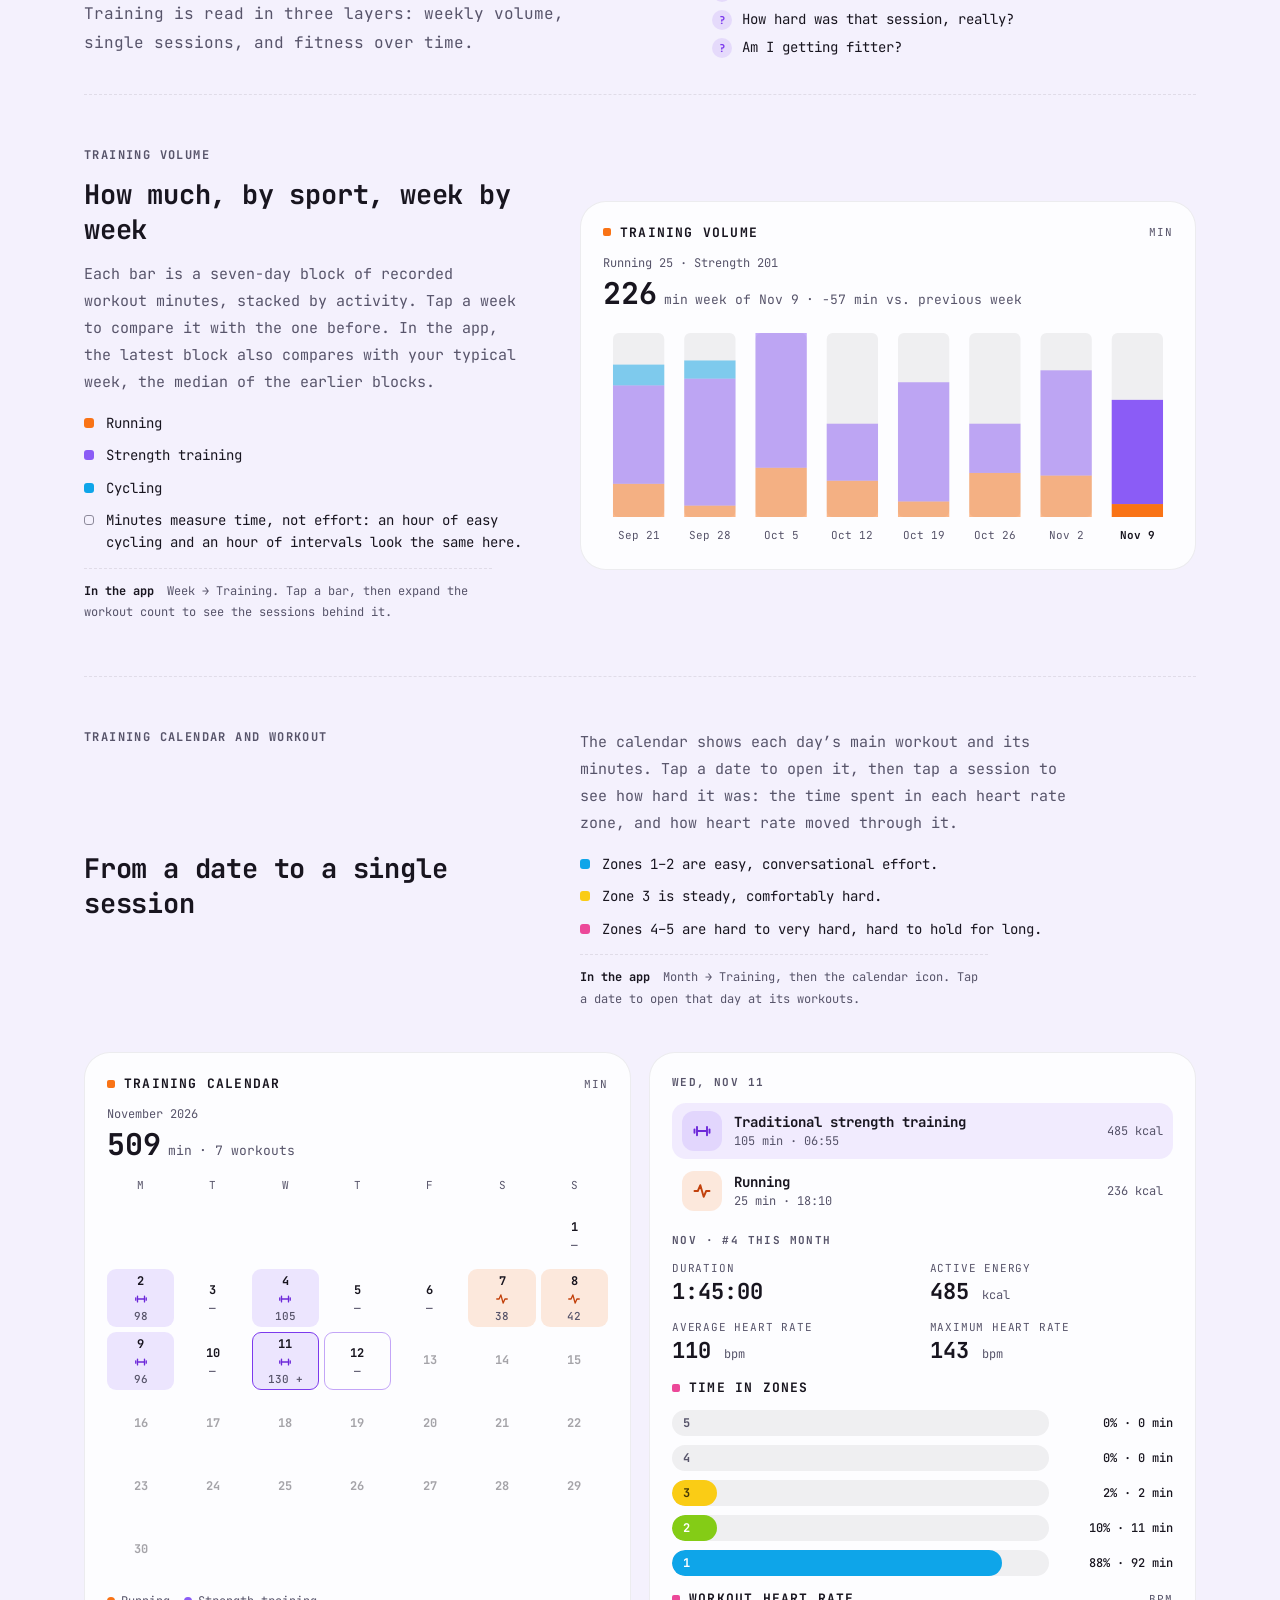
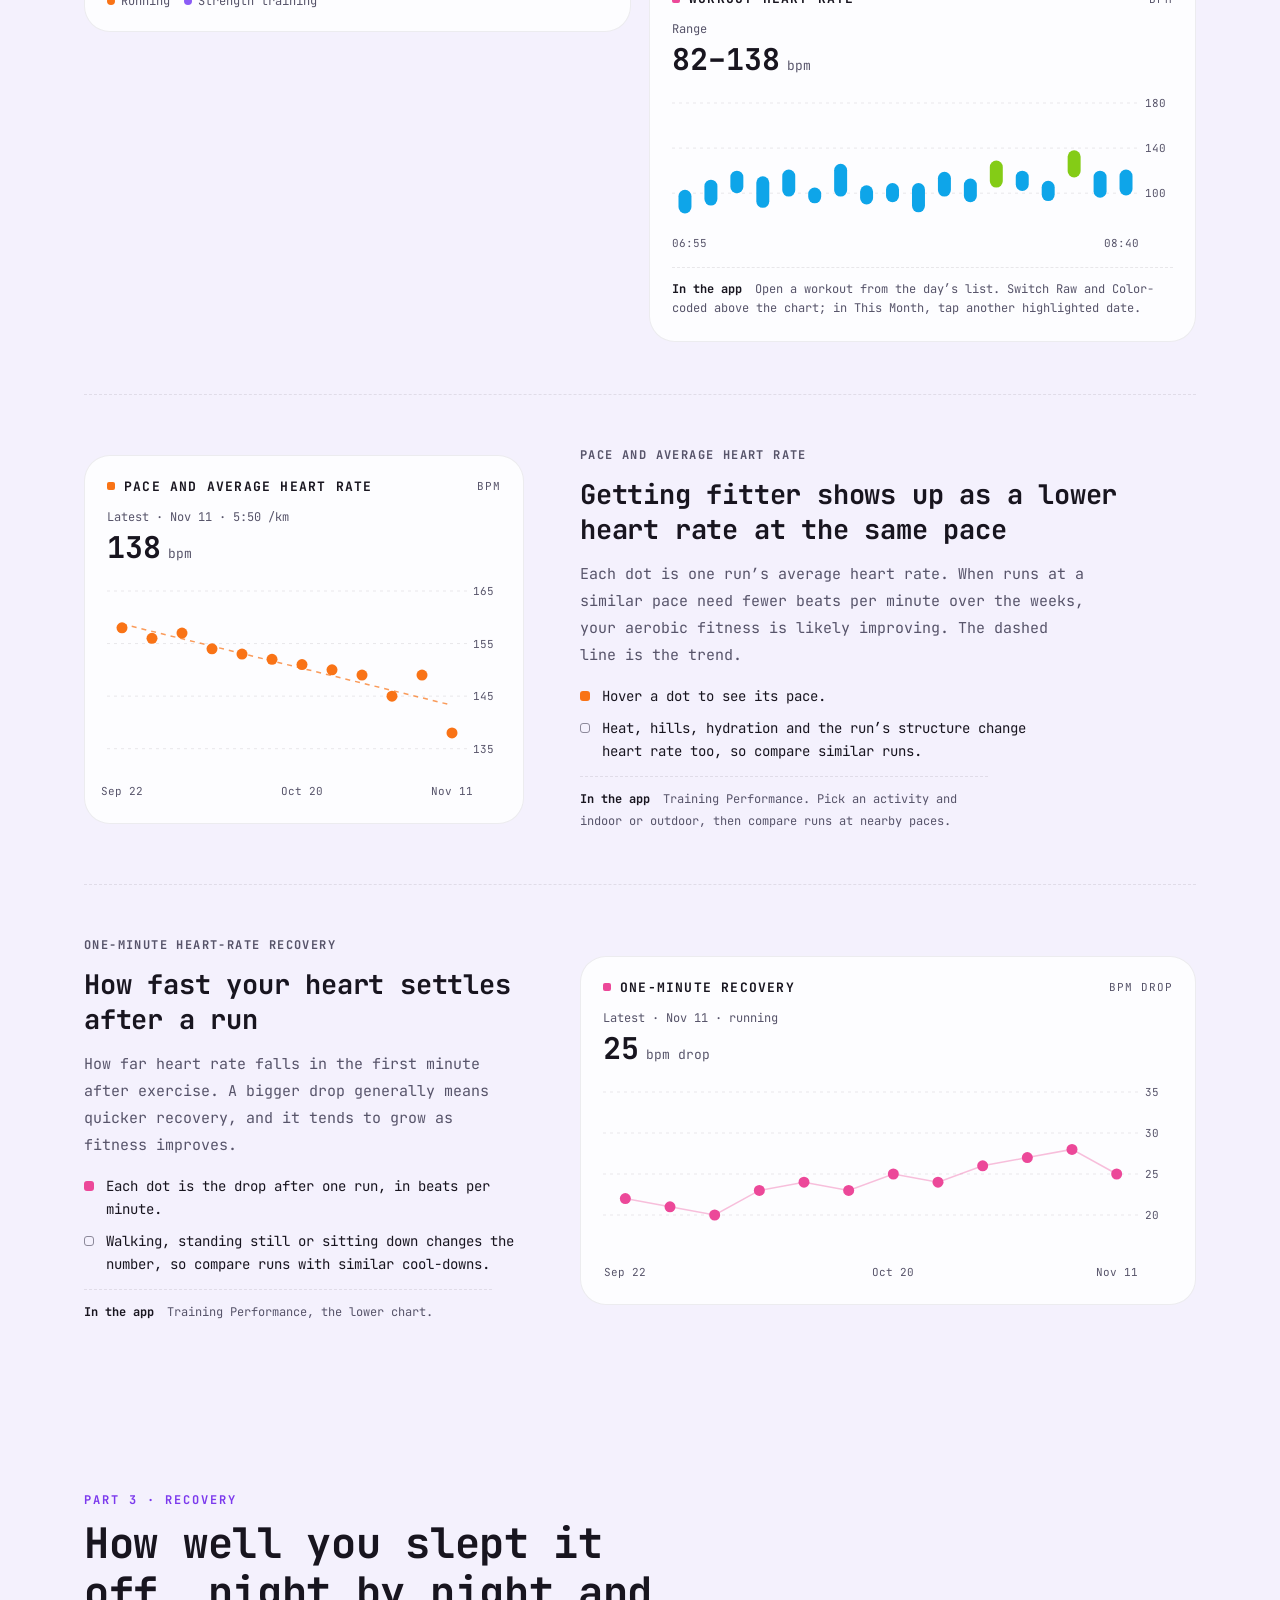
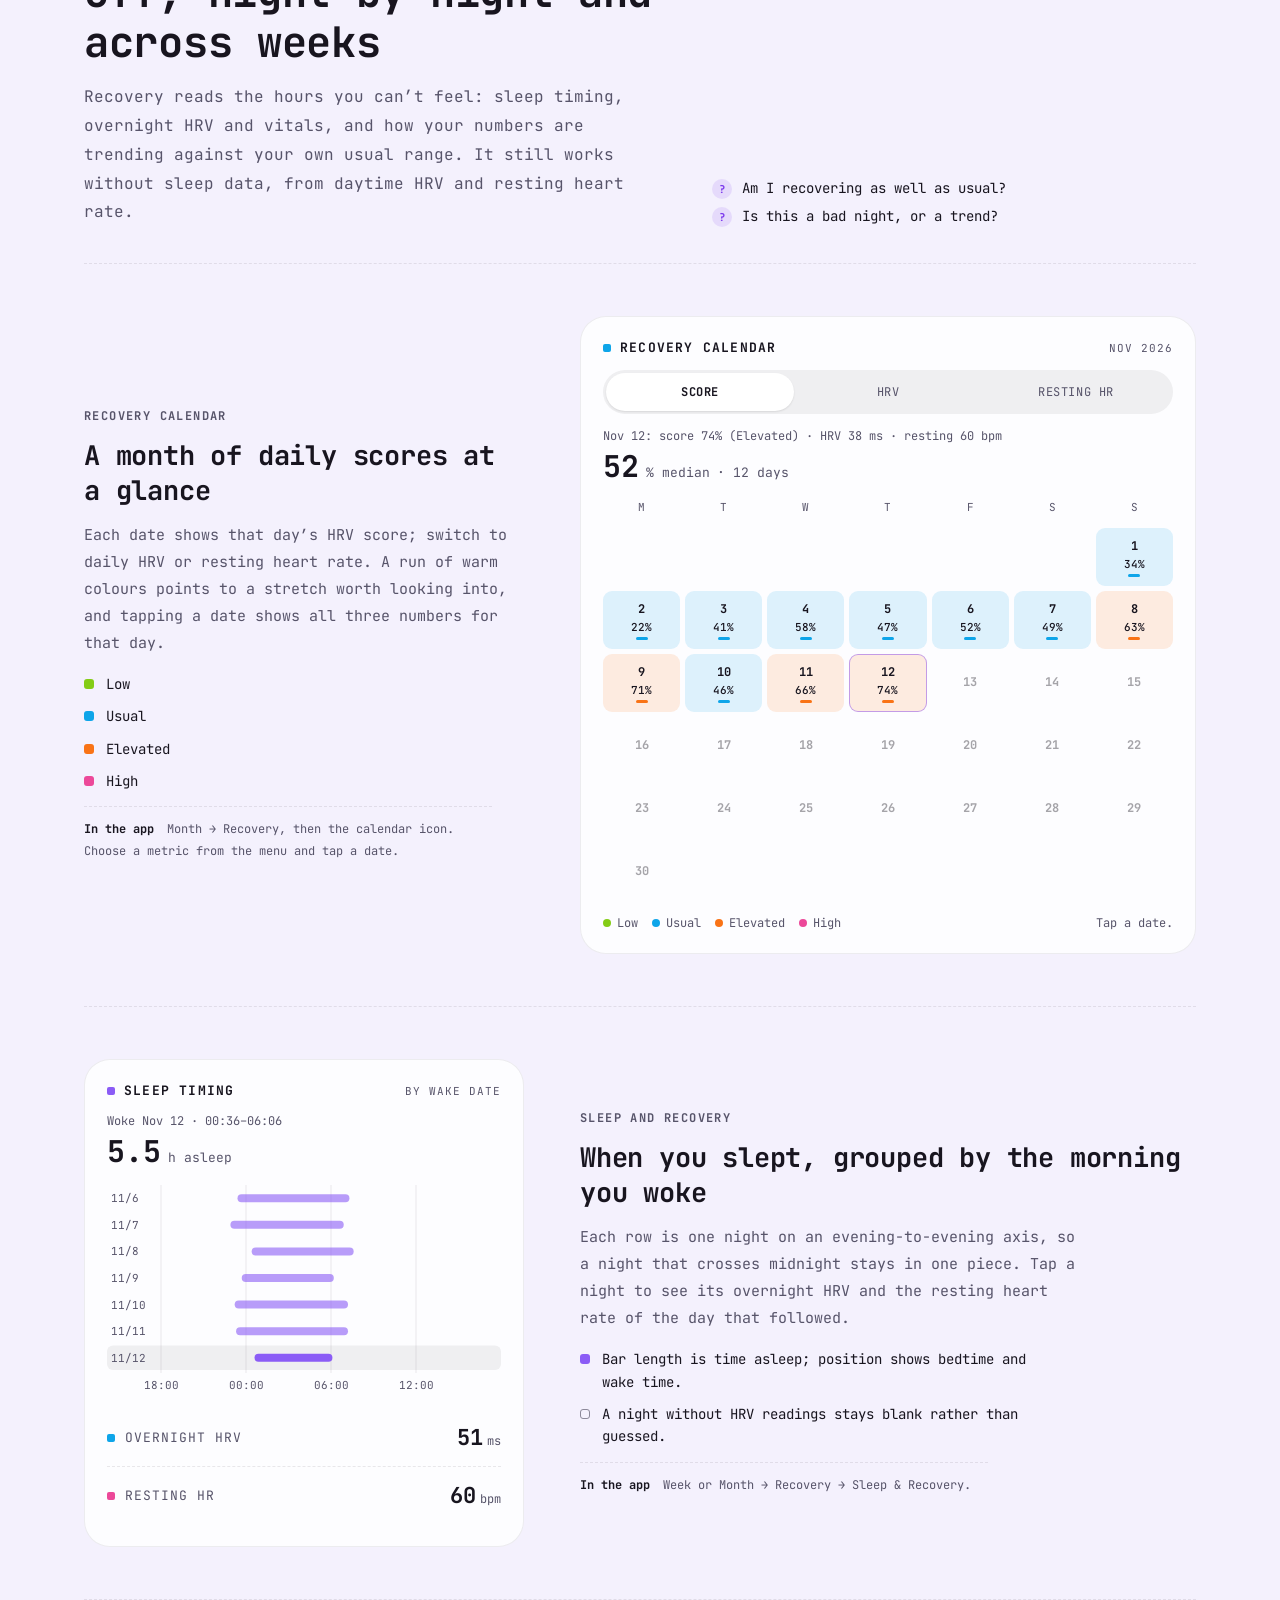
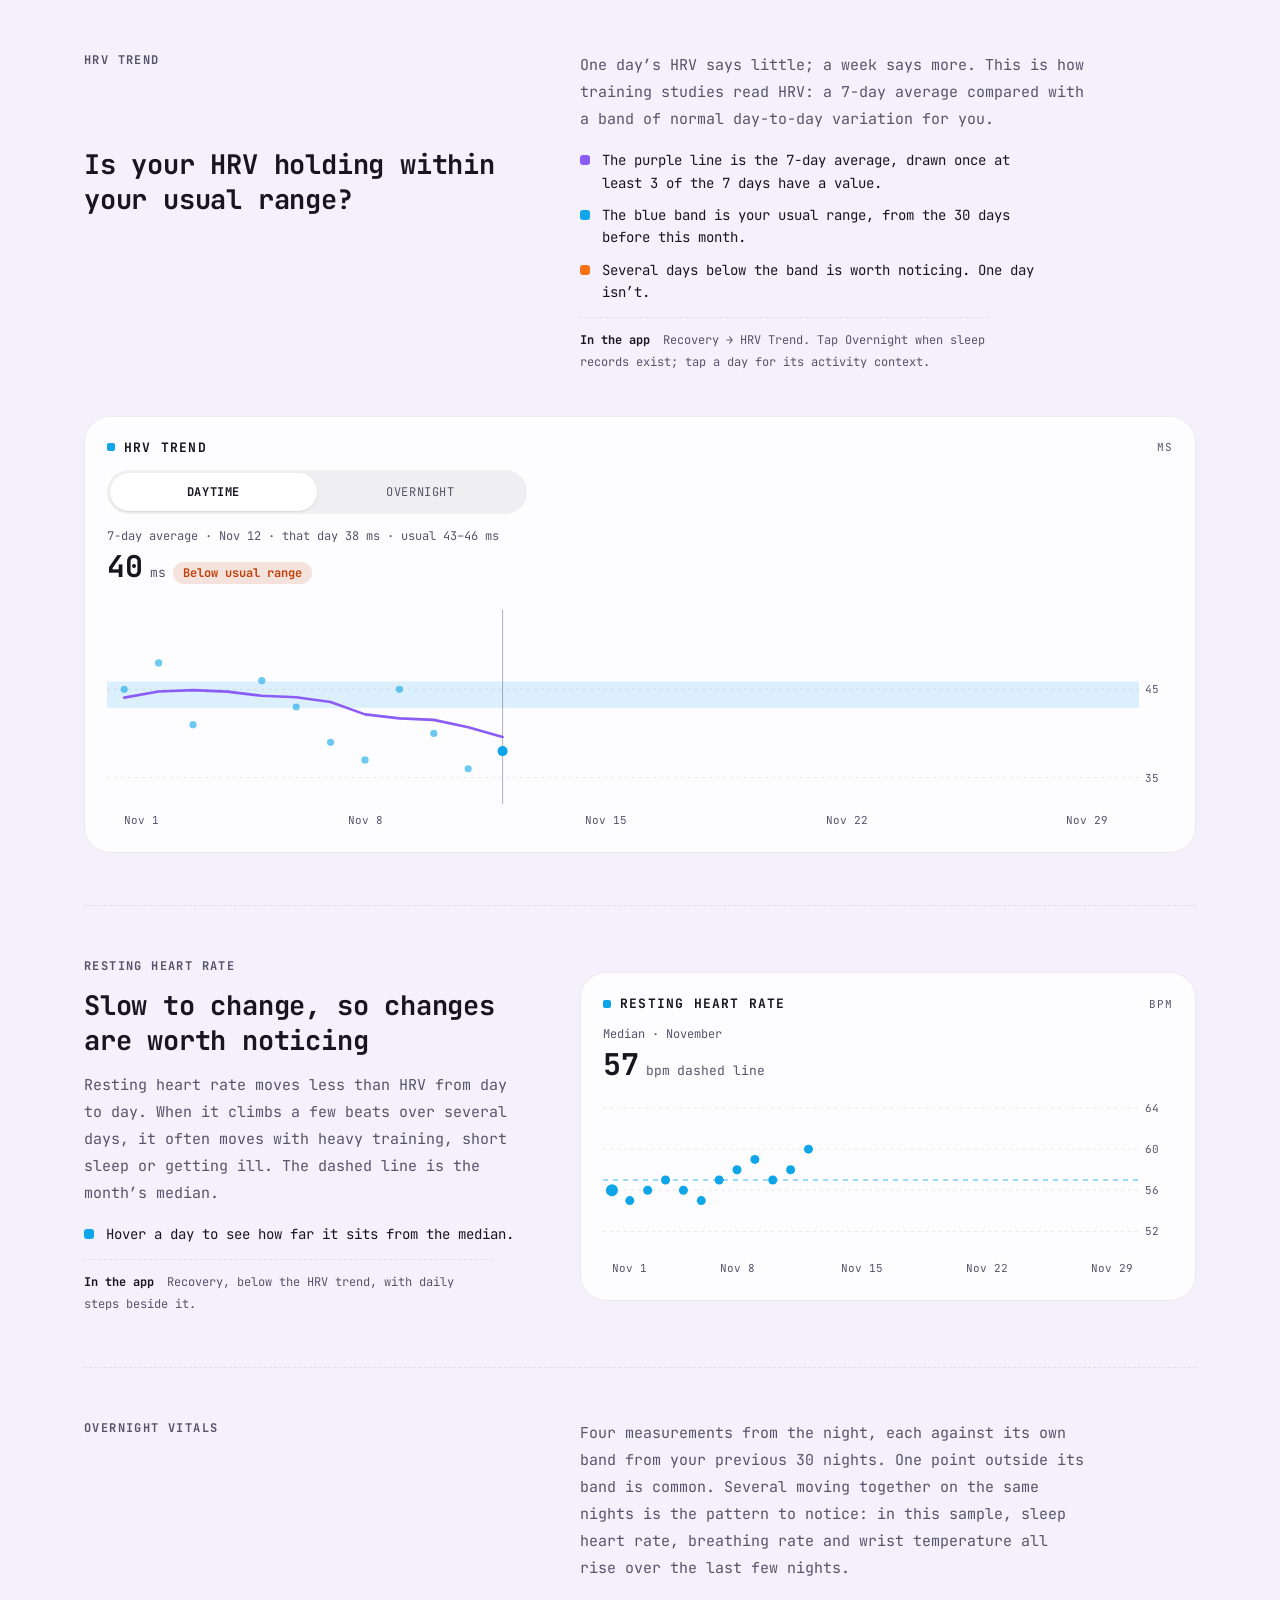
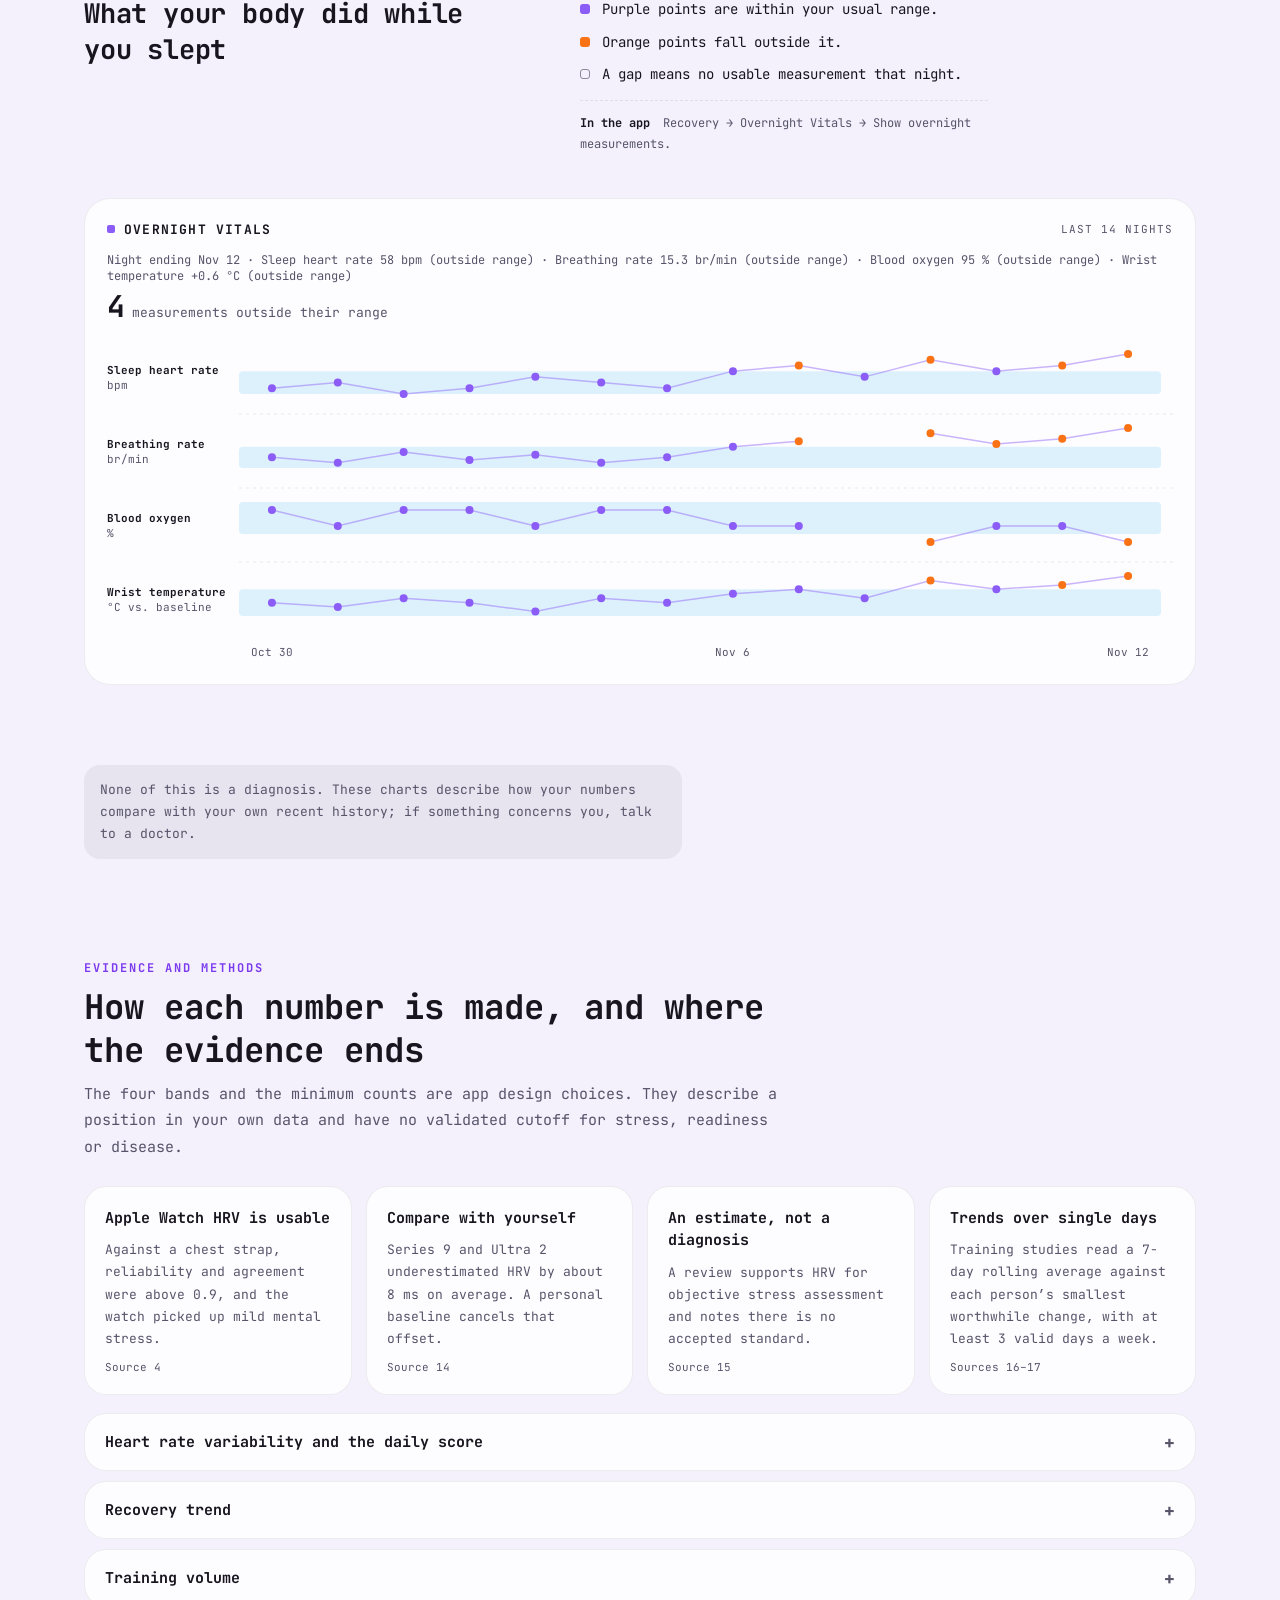
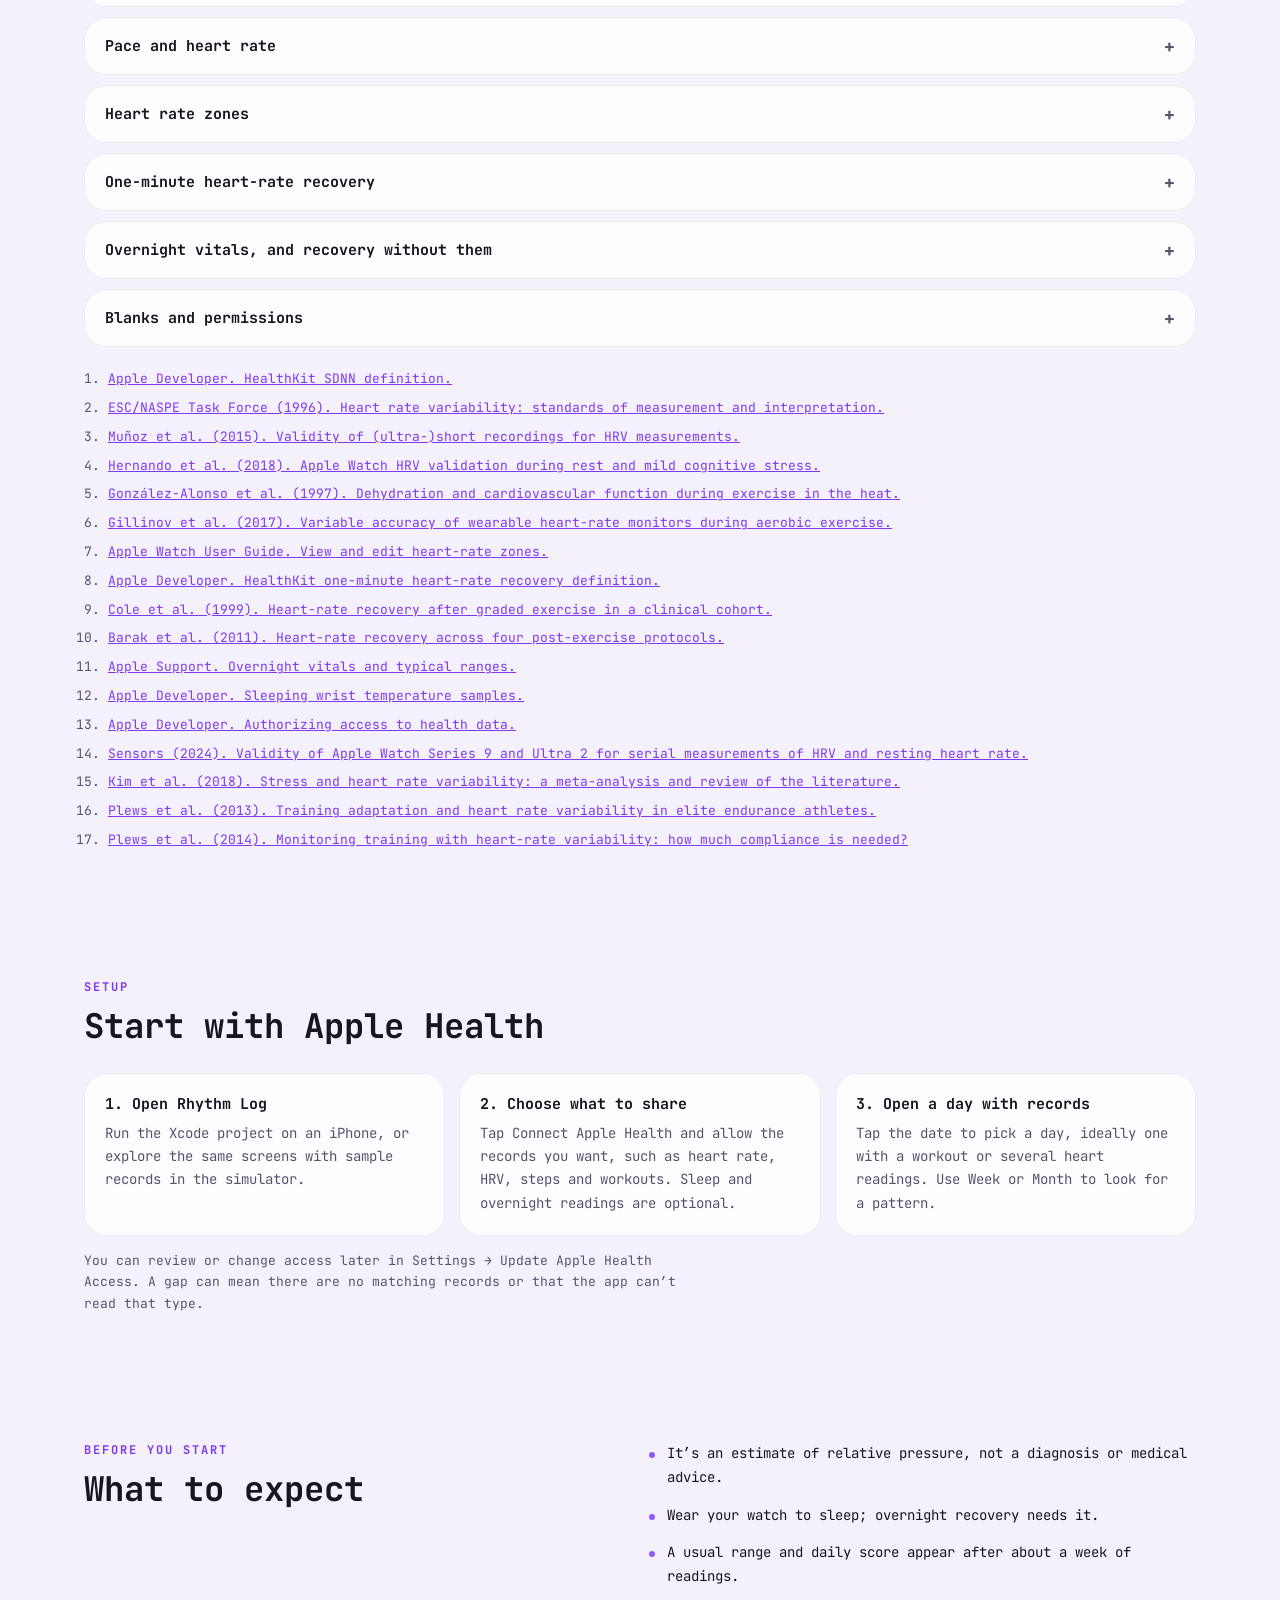
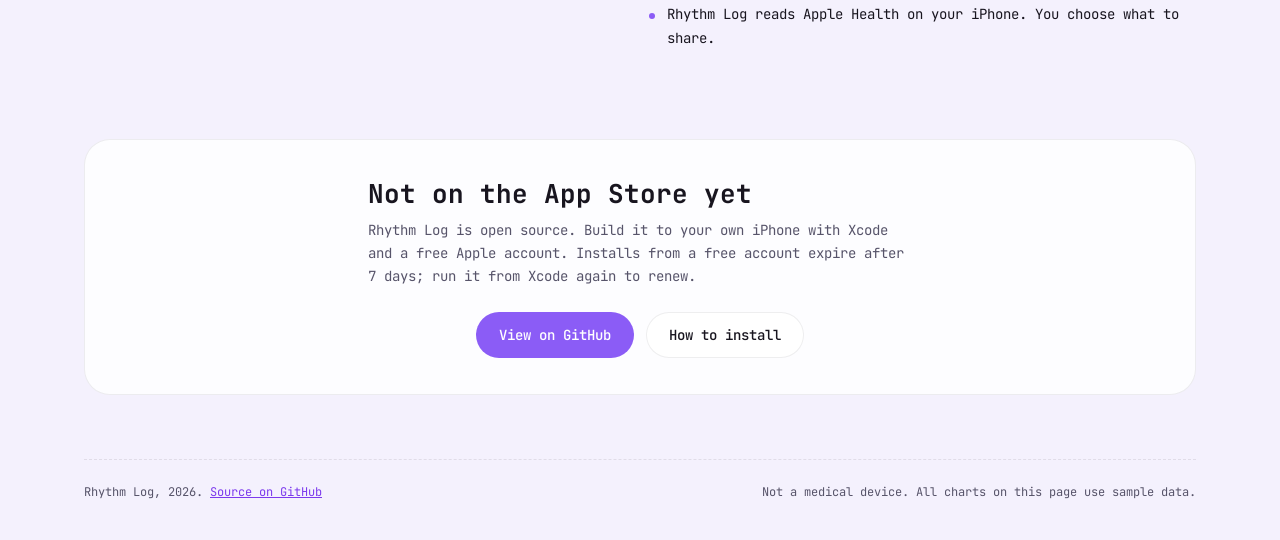
==== commit 5a083b76: "Website: explain every chart - Each chapter opens with an introduction and the questions it answers " ====
--- a/docs/index.html
+++ b/docs/index.html
@@ -184,6 +184,40 @@
 .setup li b { font-size: 15px; }
 .setup li span { font-size: 14px; line-height: 1.65; color: var(--muted); }
 
+
+/* Chapters: one chart at a time, explained */
+.chapter { padding: 88px 0 24px; }
+.chapter-head { display: grid; grid-template-columns: minmax(0, 6fr) minmax(0, 5fr); gap: 48px; align-items: end; padding-bottom: 36px; }
+.chapter-head .part { font-size: 12px; font-weight: 700; letter-spacing: 2px; color: var(--accent); text-transform: uppercase; }
+.chapter-head h2 { margin: 10px 0 0; font-size: clamp(30px, 3.6vw, 42px); line-height: 1.18; letter-spacing: -0.3px; }
+.chapter-head p { margin: 16px 0 0; font-size: 16px; line-height: 1.8; color: var(--muted); max-width: 34em; }
+.chapter-head .qs { margin: 18px 0 0; padding: 0; list-style: none; display: flex; flex-direction: column; gap: 8px; font-size: 14px; }
+.chapter-head .qs li { display: flex; gap: 10px; }
+.chapter-head .qs li::before { content: "?"; flex: none; width: 20px; height: 20px; border-radius: 50%; display: inline-flex; align-items: center; justify-content: center; font-size: 11px; font-weight: 700; color: var(--accent); background: color-mix(in srgb, var(--accent) 12%, transparent); }
+.feature { display: grid; grid-template-columns: minmax(0, 5fr) minmax(0, 7fr); gap: 56px; align-items: center; padding: 52px 0; border-top: 1px dashed var(--grid); }
+.feature.flip .copy { order: 2; }
+.feature.wide { grid-template-columns: minmax(0, 1fr); gap: 28px; }
+.feature.wide .copy { display: grid; grid-template-columns: minmax(0, 5fr) minmax(0, 7fr); column-gap: 56px; align-items: start; }
+.feature.wide .copy > .label, .feature.wide .copy > h3 { grid-column: 1; }
+.feature.wide .copy > p, .feature.wide .copy > ul { grid-column: 2; }
+.feature.wide .copy > h3 { grid-row: 2 / span 3; }
+.copy { display: flex; flex-direction: column; gap: 14px; min-width: 0; }
+.copy .label { font-size: 12px; font-weight: 700; letter-spacing: 1.4px; text-transform: uppercase; color: var(--muted); }
+.copy h3 { margin: 0; font-size: clamp(22px, 2.3vw, 27px); line-height: 1.3; letter-spacing: -0.2px; }
+.copy p { margin: 0; font-size: 15px; line-height: 1.8; color: var(--muted); max-width: 34em; }
+.copy p.hint { font-size: 12px; }
+.read { margin: 2px 0 0; padding: 0; list-style: none; display: flex; flex-direction: column; gap: 10px; font-size: 14px; line-height: 1.6; max-width: 34em; }
+.read li { display: flex; gap: 12px; align-items: flex-start; }
+.read li i { flex: none; width: 10px; height: 10px; border-radius: 3px; margin-top: 6px; }
+.read li i.none { background: transparent; border: 1.5px solid var(--faint); }
+.aside { font-size: 13px; line-height: 1.7; color: var(--muted); padding: 14px 16px; border-radius: 16px; background: var(--track); max-width: 46em; }
+@media (max-width: 880px) {
+  .chapter-head, .feature, .feature.wide .copy { grid-template-columns: minmax(0, 1fr); gap: 22px; }
+  .feature.flip .copy { order: 0; }
+  .feature.wide .copy > * { grid-column: 1 !important; grid-row: auto !important; }
+  .feature { padding: 40px 0; }
+}
+
 /* Dial */
 .dial-card { align-items: center; }
 .dial-wrap { position: relative; width: min(100%, 360px); aspect-ratio: 1 / 1; touch-action: none; }
@@ -198,6 +232,7 @@
 }
 @media (max-width: 560px) {
   .nav-links { gap: 14px; }
+  .nav-links a:not(.btn) { display: none; }
   .card { padding: 18px; border-radius: 22px; }
   .get { padding: 24px; }
   .zone .sum { width: 96px; }
@@ -269,101 +304,198 @@
       </ol>
     </section>
 
-    <section class="block" id="day">
-      <div class="block-head">
-        <span class="kicker">A day</span>
-        <h2>One day, hour by hour</h2>
-        <p>The same charts as the app’s Day view. Switch the sample day at the top and every chart here follows it.</p>
-      </div>
-      <div class="grid2">
+    <section class="chapter" id="day">
+      <div class="chapter-head">
+        <div>
+          <span class="part">Part 1 · A day</span>
+          <h2>One day, from a single reading to the whole picture</h2>
+          <p>The Day view opens with the dial and four numbers. Each number opens into the chart it came from. Switch the sample day at the top of the page, and every chart in this part follows it.</p>
+          <ul class="qs">
+            <li>When was my body under pressure today?</li>
+            <li>Was it training, sleep or something else?</li>
+          </ul>
+        </div>
         <div class="card">
           <div class="card-title"><h3>Summary</h3><span class="unit" id="summaryDay"></span></div>
           <div class="rows" id="summaryRows"></div>
+        </div>
+      </div>
+
+      <article class="feature">
+        <div class="copy">
+          <span class="label">HRV through the day</span>
+          <h3>Every reading, coloured by how it compares with you</h3>
+          <p>While you’re still, your watch takes an HRV reading several times an hour. Each dot is one reading in milliseconds: the variation between your heartbeats. Its colour comes from ranking it against your own daytime readings from the past 30 days.</p>
+          <ul class="read"><li><i style="background:var(--sky)"></i><span>Blue and green dots sit within or above your usual: a calmer state for you.</span></li><li><i style="background:var(--tangerine)"></i><span>Orange and pink dots are lower than your usual, so the pressure estimate rises.</span></li><li><i class="none"></i><span>Grey dots were taken during sleep, a workout or the night. They’re shown, but not scored.</span></li></ul>
+          <p class="hint"><b>In the app</b> Day view → Heart Readings. Tap a dot for its time and value; View All Readings lists every sample with its source.</p>
         </div>
         <div class="card">
           <div class="card-title"><h3><i style="background:var(--sky)"></i>HRV through the day</h3><span class="unit">ms</span></div>
           <div class="readout" id="hrvReadout"></div>
           <div class="chart" id="hrvChart"></div>
-          <div class="legend"><span><b style="background:var(--lime)"></b>Low</span><span><b style="background:var(--sky)"></b>Usual</span><span><b style="background:var(--tangerine)"></b>Elevated</span><span><b style="background:var(--pink)"></b>High</span><span><b style="background:var(--faint)"></b>Not scored</span></div>
-          <p class="hint"><b>In the app</b> Day view → Heart Readings. Tap a dot for its time and value; View All Readings lists every sample with its source, and 30-Day Trend opens the history.</p>
+        </div>
+      </article>
+      <article class="feature flip">
+        <div class="copy">
+          <span class="label">Pressure through the day</span>
+          <h3>The same readings, smoothed into half hours</h3>
+          <p>Single readings are noisy. Averaging the estimates in each half hour shows the shape of the day: when pressure built up, and when it eased.</p>
+          <ul class="read"><li><i style="background:var(--tangerine)"></i><span>Taller, warmer bars mean HRV was further below your usual.</span></li><li><i class="none"></i><span>Gaps mean nothing was scored: asleep, training, or the watch wasn’t worn.</span></li><li><i style="background:var(--violet)"></i><span>The daily score is calculated separately, from the day’s median HRV.</span></li></ul>
+          <p class="hint"><b>In the app</b> Day view, directly below HRV through the day.</p>
         </div>
         <div class="card">
           <div class="card-title"><h3><i style="background:var(--tangerine)"></i>Pressure through the day</h3><span class="unit">%</span></div>
           <div class="readout" id="pressureReadout"></div>
           <div class="chart" id="pressureChart"></div>
-          <p class="note">One bar per half hour: the mean estimate of the readings in it. Workout time is left out.</p>
-          <p class="hint"><b>In the app</b> Day view, below HRV through the day.</p>
+        </div>
+      </article>
+      <article class="feature">
+        <div class="copy">
+          <span class="label">Heart rate</span>
+          <h3>Heart rate explains what the HRV dots can’t</h3>
+          <p>Each bar spans the lowest to the highest heart rate in one hour. Low, narrow bars at night are sleep; tall bars are exertion. On the training day, the orange band marks the run, which is why HRV during it isn’t scored.</p>
+          <ul class="read"><li><i style="background:var(--pink)"></i><span>A bar’s length is the hour’s range, from its lowest to its highest reading.</span></li><li><i style="background:var(--tangerine)"></i><span>The orange band is a recorded workout.</span></li></ul>
+          <p class="hint"><b>In the app</b> Day view → Heart Rate. Tap a bar to see that hour.</p>
         </div>
         <div class="card">
           <div class="card-title"><h3><i style="background:var(--pink)"></i>Heart rate</h3><span class="unit">bpm</span></div>
           <div class="readout" id="hrReadout"></div>
           <div class="chart" id="hrChart"></div>
-          <p class="note">Each bar is the low–high range for one hour. The orange band marks a workout.</p>
-          <p class="hint"><b>In the app</b> Day view → Heart Rate. Tap a bar to see that hour.</p>
+        </div>
+      </article>
+      <article class="feature flip">
+        <div class="copy">
+          <span class="label">Sleep</span>
+          <h3>The night before shapes the day after</h3>
+          <p>Recorded sleep stages, one row each. A short or broken night often comes before a day of lower HRV: compare the busy day with the calm day at the top of the page.</p>
+          <ul class="read"><li><i style="background:var(--violet)"></i><span>Deep sleep comes mostly early in the night.</span></li><li><i style="background:var(--pink)"></i><span>REM periods get longer towards the morning.</span></li><li><i style="background:var(--tangerine)"></i><span>Brief awakenings are normal; long ones break the night up.</span></li></ul>
+          <p class="hint"><b>In the app</b> Day view → Sleep. Open Sleep Details to see where each stage began and ended.</p>
         </div>
         <div class="card">
           <div class="card-title"><h3><i style="background:var(--violet)"></i>Sleep</h3><span class="unit" id="sleepUnit"></span></div>
           <div class="readout" id="sleepReadout"></div>
           <div class="chart" id="sleepChart"></div>
           <div class="legend"><span><b style="background:var(--tangerine)"></b>Awake</span><span><b style="background:var(--pink)"></b>REM</span><span><b style="background:var(--sky)"></b>Core</span><span><b style="background:var(--violet)"></b>Deep</span></div>
-          <p class="hint"><b>In the app</b> Day view → Sleep. Open Sleep Details to see where each stage began and ended.</p>
+        </div>
+      </article>
+      <article class="feature">
+        <div class="copy">
+          <span class="label">Hourly steps</span>
+          <h3>When you moved, not just how much</h3>
+          <p>A daily total hides the shape of the day. Hourly steps show the walks and the commute, and can explain a dip in HRV or a rise in heart rate in the same hour.</p>
+          
+          <p class="hint"><b>In the app</b> Day view → Hourly Steps.</p>
         </div>
         <div class="card">
           <div class="card-title"><h3><i style="background:var(--lime)"></i>Hourly steps</h3><span class="unit">steps</span></div>
           <div class="readout" id="stepsReadout"></div>
           <div class="chart" id="stepsChart"></div>
-          <p class="hint"><b>In the app</b> Day view → Hourly Steps.</p>
-        </div>
+        </div>
+      </article>
+    </section>
+
+    <section class="chapter" id="training">
+      <div class="chapter-head">
+        <div>
+          <span class="part">Part 2 · Training</span>
+          <h2>How much you trained, what each session did, and whether it’s working</h2>
+          <p>Training is read in three layers: weekly volume, single sessions, and fitness over time.</p>
+        </div>
+        <ul class="qs">
+          <li>Was this week heavier or lighter than usual?</li>
+          <li>How hard was that session, really?</li>
+          <li>Am I getting fitter?</li>
+        </ul>
       </div>
-    </section>
-
-    <section class="block" id="training">
-      <div class="block-head">
-        <span class="kicker">Training</span>
-        <h2>Every workout, in context</h2>
-        <p>Weekly volume by sport, a calendar of sessions, and each workout’s heart rate zones. Tap a week or a date.</p>
-      </div>
-      <div class="grid2">
-        <div class="card span2">
+
+      <article class="feature">
+        <div class="copy">
+          <span class="label">Training volume</span>
+          <h3>How much, by sport, week by week</h3>
+          <p>Each bar is a seven-day block of recorded workout minutes, stacked by activity. Tap a week to compare it with the one before. In the app, the latest block also compares with your typical week, the median of the earlier blocks.</p>
+          <ul class="read"><li><i style="background:var(--tangerine)"></i><span>Running</span></li><li><i style="background:var(--violet)"></i><span>Strength training</span></li><li><i style="background:var(--sky)"></i><span>Cycling</span></li><li><i class="none"></i><span>Minutes measure time, not effort: an hour of easy cycling and an hour of intervals look the same here.</span></li></ul>
+          <p class="hint"><b>In the app</b> Week → Training. Tap a bar, then expand the workout count to see the sessions behind it.</p>
+        </div>
+        <div class="card">
           <div class="card-title"><h3><i style="background:var(--tangerine)"></i>Training volume</h3><span class="unit">min</span></div>
           <div class="readout" id="volReadout"></div>
           <div class="chart" id="volChart"></div>
-          <div class="legend"><span><b style="background:var(--tangerine)"></b>Running</span><span><b style="background:var(--violet)"></b>Strength training</span><span><b style="background:var(--sky)"></b>Cycling</span></div>
-          <p class="hint"><b>In the app</b> Week → Training. Tap a bar for its seven-day block, then expand the workout count to see the sessions behind it.</p>
+        </div>
+      </article>
+      <article class="feature wide">
+        <div class="copy">
+          <span class="label">Training calendar and workout</span>
+          <h3>From a date to a single session</h3>
+          <p>The calendar shows each day’s main workout and its minutes. Tap a date to open it, then tap a session to see how hard it was: the time spent in each heart rate zone, and how heart rate moved through it.</p>
+          <ul class="read">
+            <li><i style="background:var(--sky)"></i><span>Zones 1–2 are easy, conversational effort.</span></li>
+            <li><i style="background:var(--straw)"></i><span>Zone 3 is steady, comfortably hard.</span></li>
+            <li><i style="background:var(--pink)"></i><span>Zones 4–5 are hard to very hard, hard to hold for long.</span></li>
+          </ul>
+          <p class="hint"><b>In the app</b> Month → Training, then the calendar icon. Tap a date to open that day at its workouts.</p>
+        </div>
+        <div class="grid2">
+          <div class="card">
+            <div class="card-title"><h3><i style="background:var(--tangerine)"></i>Training calendar</h3><span class="unit">min</span></div>
+            <div class="readout" id="calTotal"></div>
+            <div class="cal-head" aria-hidden="true"><span>M</span><span>T</span><span>W</span><span>T</span><span>F</span><span>S</span><span>S</span></div>
+            <div class="cal" id="trainCal"></div>
+            <div class="legend"><span><b style="background:var(--tangerine)"></b>Running</span><span><b style="background:var(--violet)"></b>Strength training</span></div>
+          </div>
+          <div class="card" id="workoutPanel" aria-live="polite"></div>
+        </div>
+      </article>
+      <article class="feature flip">
+        <div class="copy">
+          <span class="label">Pace and average heart rate</span>
+          <h3>Getting fitter shows up as a lower heart rate at the same pace</h3>
+          <p>Each dot is one run’s average heart rate. When runs at a similar pace need fewer beats per minute over the weeks, your aerobic fitness is likely improving. The dashed line is the trend.</p>
+          <ul class="read"><li><i style="background:var(--tangerine)"></i><span>Hover a dot to see its pace.</span></li><li><i class="none"></i><span>Heat, hills, hydration and the run’s structure change heart rate too, so compare similar runs.</span></li></ul>
+          <p class="hint"><b>In the app</b> Training Performance. Pick an activity and indoor or outdoor, then compare runs at nearby paces.</p>
         </div>
         <div class="card">
-          <div class="card-title"><h3><i style="background:var(--tangerine)"></i>Training calendar</h3><span class="unit">min</span></div>
-          <div class="readout" id="calTotal"></div>
-          <div class="cal-head" aria-hidden="true"><span>M</span><span>T</span><span>W</span><span>T</span><span>F</span><span>S</span><span>S</span></div>
-          <div class="cal" id="trainCal"></div>
-          <div class="legend"><span><b style="background:var(--tangerine)"></b>Running</span><span><b style="background:var(--violet)"></b>Strength training</span><span style="margin-left:auto">Tap a date to open it.</span></div>
-          <p class="hint"><b>In the app</b> Month → Training, then the calendar icon. Tap a date to open that day at its workouts.</p>
-        </div>
-        <div class="card" id="workoutPanel" aria-live="polite"></div>
-        <div class="card">
-          <div class="card-title"><h3><i style="background:var(--tangerine)"></i>Pace and average heart rate</h3><span class="unit">running · bpm</span></div>
+          <div class="card-title"><h3><i style="background:var(--tangerine)"></i>Pace and average heart rate</h3><span class="unit">bpm</span></div>
           <div class="readout" id="paceReadout"></div>
           <div class="chart" id="paceChart"></div>
-          <p class="note">Each dot is one run. At a similar pace, a falling average heart rate suggests improving fitness. The dashed line is the trend.</p>
-          <p class="hint"><b>In the app</b> Training Performance. Pick an activity and indoor or outdoor, then compare runs at nearby paces.</p>
+        </div>
+      </article>
+      <article class="feature">
+        <div class="copy">
+          <span class="label">One-minute heart-rate recovery</span>
+          <h3>How fast your heart settles after a run</h3>
+          <p>How far heart rate falls in the first minute after exercise. A bigger drop generally means quicker recovery, and it tends to grow as fitness improves.</p>
+          <ul class="read"><li><i style="background:var(--pink)"></i><span>Each dot is the drop after one run, in beats per minute.</span></li><li><i class="none"></i><span>Walking, standing still or sitting down changes the number, so compare runs with similar cool-downs.</span></li></ul>
+          <p class="hint"><b>In the app</b> Training Performance, the lower chart.</p>
         </div>
         <div class="card">
-          <div class="card-title"><h3><i style="background:var(--pink)"></i>One-minute heart-rate recovery</h3><span class="unit">bpm drop</span></div>
+          <div class="card-title"><h3><i style="background:var(--pink)"></i>One-minute recovery</h3><span class="unit">bpm drop</span></div>
           <div class="readout" id="hrrReadout"></div>
           <div class="chart" id="hrrChart"></div>
-          <p class="note">How far heart rate fell in the first minute after each run. Shown only when the sample matches a workout by activity, source and timing.</p>
-          <p class="hint"><b>In the app</b> Training Performance, the lower chart.</p>
-        </div>
+        </div>
+      </article>
+    </section>
+
+    <section class="chapter" id="recovery">
+      <div class="chapter-head">
+        <div>
+          <span class="part">Part 3 · Recovery</span>
+          <h2>How well you slept it off, night by night and across weeks</h2>
+          <p>Recovery reads the hours you can’t feel: sleep timing, overnight HRV and vitals, and how your numbers are trending against your own usual range. It still works without sleep data, from daytime HRV and resting heart rate.</p>
+        </div>
+        <ul class="qs">
+          <li>Am I recovering as well as usual?</li>
+          <li>Is this a bad night, or a trend?</li>
+        </ul>
       </div>
-    </section>
-
-    <section class="block" id="recovery">
-      <div class="block-head">
-        <span class="kicker">Recovery</span>
-        <h2>How well you slept it off</h2>
-        <p>Overnight HRV, sleep timing and resting heart rate, read as a 7-day trend against your own usual range.</p>
-      </div>
-      <div class="grid2">
+
+      <article class="feature">
+        <div class="copy">
+          <span class="label">Recovery calendar</span>
+          <h3>A month of daily scores at a glance</h3>
+          <p>Each date shows that day’s HRV score; switch to daily HRV or resting heart rate. A run of warm colours points to a stretch worth looking into, and tapping a date shows all three numbers for that day.</p>
+          <ul class="read"><li><i style="background:var(--lime)"></i><span>Low</span></li><li><i style="background:var(--sky)"></i><span>Usual</span></li><li><i style="background:var(--tangerine)"></i><span>Elevated</span></li><li><i style="background:var(--pink)"></i><span>High</span></li></ul>
+          <p class="hint"><b>In the app</b> Month → Recovery, then the calendar icon. Choose a metric from the menu and tap a date.</p>
+        </div>
         <div class="card">
           <div class="card-title"><h3><i style="background:var(--sky)"></i>Recovery calendar</h3><span class="unit">Nov 2026</span></div>
           <div class="seg" id="metricSeg" role="group" aria-label="Calendar metric"></div>
@@ -371,37 +503,75 @@
           <div class="cal-head" aria-hidden="true"><span>M</span><span>T</span><span>W</span><span>T</span><span>F</span><span>S</span><span>S</span></div>
           <div class="cal" id="recCal"></div>
           <div class="legend" id="recLegend"></div>
-          <p class="hint"><b>In the app</b> Month → Recovery, then the calendar icon. Choose a metric from the menu and tap a date.</p>
+        </div>
+      </article>
+      <article class="feature flip">
+        <div class="copy">
+          <span class="label">Sleep and recovery</span>
+          <h3>When you slept, grouped by the morning you woke</h3>
+          <p>Each row is one night on an evening-to-evening axis, so a night that crosses midnight stays in one piece. Tap a night to see its overnight HRV and the resting heart rate of the day that followed.</p>
+          <ul class="read"><li><i style="background:var(--violet)"></i><span>Bar length is time asleep; position shows bedtime and wake time.</span></li><li><i class="none"></i><span>A night without HRV readings stays blank rather than guessed.</span></li></ul>
+          <p class="hint"><b>In the app</b> Week or Month → Recovery → Sleep &amp; Recovery.</p>
         </div>
         <div class="card">
-          <div class="card-title"><h3><i style="background:var(--violet)"></i>Sleep &amp; recovery</h3><span class="unit">by wake date</span></div>
+          <div class="card-title"><h3><i style="background:var(--violet)"></i>Sleep timing</h3><span class="unit">by wake date</span></div>
           <div class="readout" id="nightReadout"></div>
           <div class="chart" id="nightChart"></div>
           <div class="rows" id="nightRows"></div>
-          <p class="hint"><b>In the app</b> Week or Month → Recovery → Sleep &amp; Recovery. Nights are grouped by the date you woke up.</p>
-        </div>
-        <div class="card span2">
+        </div>
+      </article>
+      <article class="feature wide">
+        <div class="copy">
+          <span class="label">HRV trend</span>
+          <h3>Is your HRV holding within your usual range?</h3>
+          <p>One day’s HRV says little; a week says more. This is how training studies read HRV: a 7-day average compared with a band of normal day-to-day variation for you.</p>
+          <ul class="read">
+            <li><i style="background:var(--violet)"></i><span>The purple line is the 7-day average, drawn once at least 3 of the 7 days have a value.</span></li>
+            <li><i style="background:var(--sky)"></i><span>The blue band is your usual range, from the 30 days before this month.</span></li>
+            <li><i style="background:var(--tangerine)"></i><span>Several days below the band is worth noticing. One day isn’t.</span></li>
+          </ul>
+          <p class="hint"><b>In the app</b> Recovery → HRV Trend. Tap Overnight when sleep records exist; tap a day for its activity context.</p>
+        </div>
+        <div class="card">
           <div class="card-title"><h3><i style="background:var(--sky)"></i>HRV trend</h3><span class="unit">ms</span></div>
           <div class="seg" id="trendSeg" role="group" aria-label="HRV period" style="max-width:420px"></div>
           <div class="readout" id="trendReadout"></div>
           <div class="chart" id="trendChart"></div>
-          <p class="note">Purple line: 7-day average, drawn when at least 3 of the 7 days have HRV. Blue band: your usual range from the 30 days before, average ± 0.5 SD. A few days below the band is worth noticing; one day isn’t.</p>
-          <p class="hint"><b>In the app</b> Recovery → HRV Trend. Tap Overnight when sleep records exist; tap a day for its activity context.</p>
-        </div>
-        <div class="card span2">
+        </div>
+      </article>
+      <article class="feature">
+        <div class="copy">
+          <span class="label">Resting heart rate</span>
+          <h3>Slow to change, so changes are worth noticing</h3>
+          <p>Resting heart rate moves less than HRV from day to day. When it climbs a few beats over several days, it often moves with heavy training, short sleep or getting ill. The dashed line is the month’s median.</p>
+          <ul class="read"><li><i style="background:var(--sky)"></i><span>Hover a day to see how far it sits from the median.</span></li></ul>
+          <p class="hint"><b>In the app</b> Recovery, below the HRV trend, with daily steps beside it.</p>
+        </div>
+        <div class="card">
           <div class="card-title"><h3><i style="background:var(--sky)"></i>Resting heart rate</h3><span class="unit">bpm</span></div>
           <div class="readout" id="rhrReadout"></div>
           <div class="chart" id="rhrChart"></div>
-          <p class="hint"><b>In the app</b> Recovery, below the HRV trend, with daily steps beside it.</p>
-        </div>
-        <div class="card span2">
+        </div>
+      </article>
+      <article class="feature wide">
+        <div class="copy">
+          <span class="label">Overnight vitals</span>
+          <h3>What your body did while you slept</h3>
+          <p>Four measurements from the night, each against its own band from your previous 30 nights. One point outside its band is common. Several moving together on the same nights is the pattern to notice: in this sample, sleep heart rate, breathing rate and wrist temperature all rise over the last few nights.</p>
+          <ul class="read">
+            <li><i style="background:var(--violet)"></i><span>Purple points are within your usual range.</span></li>
+            <li><i style="background:var(--tangerine)"></i><span>Orange points fall outside it.</span></li>
+            <li><i class="none"></i><span>A gap means no usable measurement that night.</span></li>
+          </ul>
+          <p class="hint"><b>In the app</b> Recovery → Overnight Vitals → Show overnight measurements.</p>
+        </div>
+        <div class="card">
           <div class="card-title"><h3><i style="background:var(--violet)"></i>Overnight vitals</h3><span class="unit">last 14 nights</span></div>
           <div class="readout" id="vitalsReadout"></div>
           <div class="chart" id="vitalsChart"></div>
-          <p class="note">Each band is the 10th–90th percentile of that measurement over the prior 30 nights, with at least 7 nights. Orange points fall outside it; a gap means no usable measurement that night.</p>
-          <p class="hint"><b>In the app</b> Recovery → Overnight Vitals → Show overnight measurements.</p>
-        </div>
-      </div>
+        </div>
+      </article>
+      <p class="aside" style="margin-top:28px">None of this is a diagnosis. These charts describe how your numbers compare with your own recent history; if something concerns you, talk to a doctor.</p>
     </section>
 
     <section class="block" id="evidence">
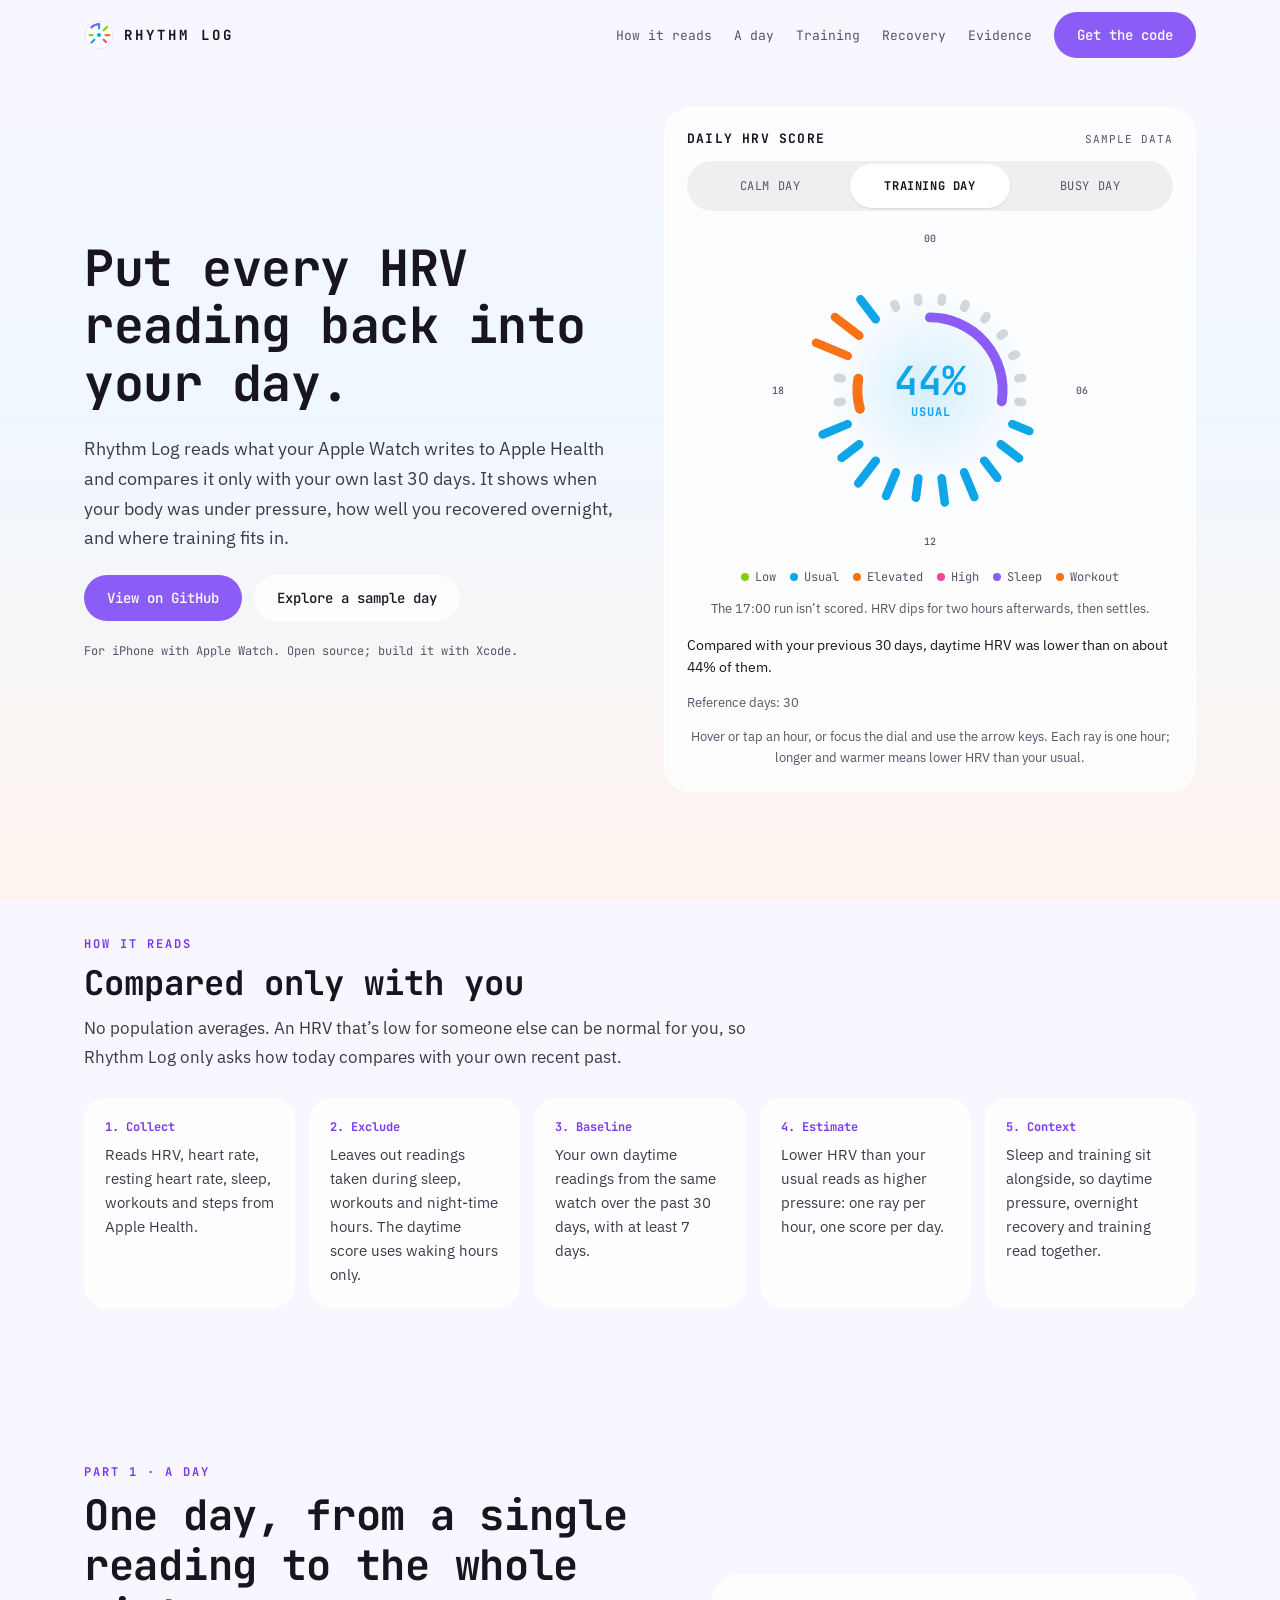
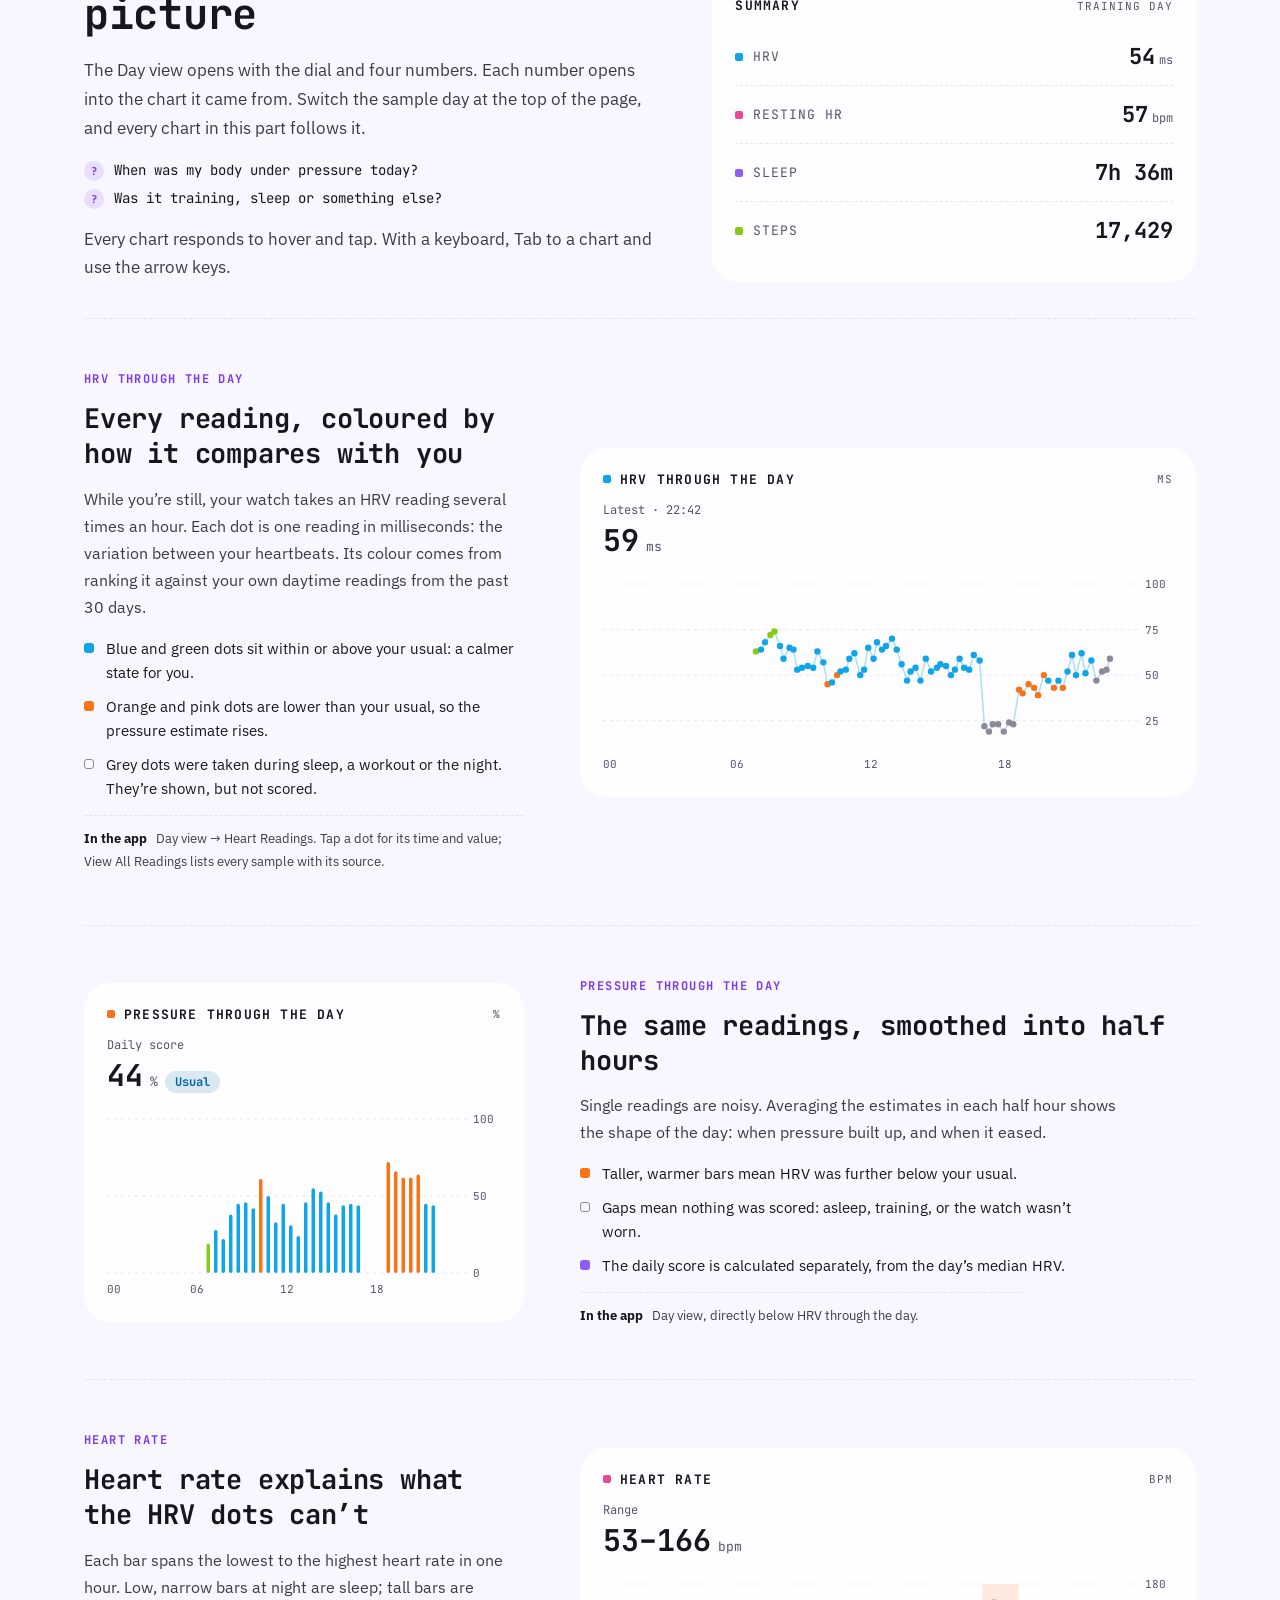
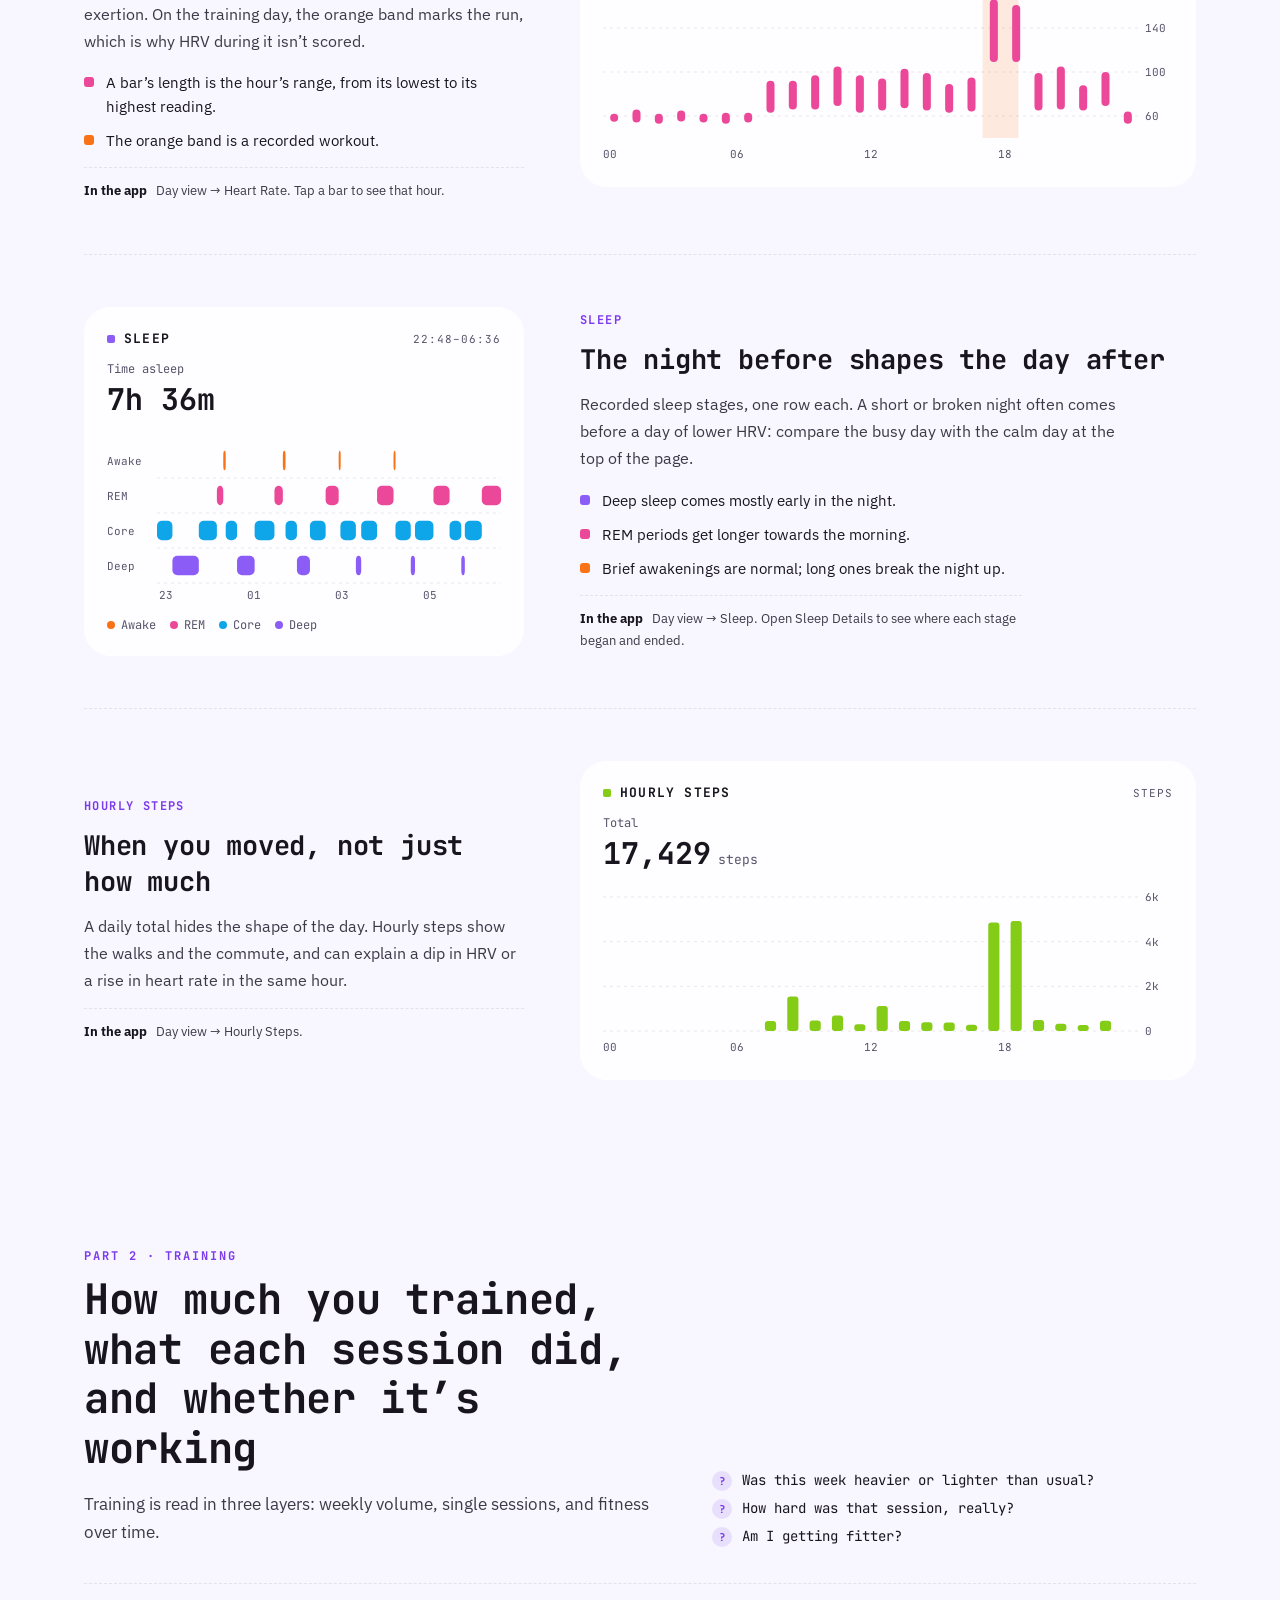
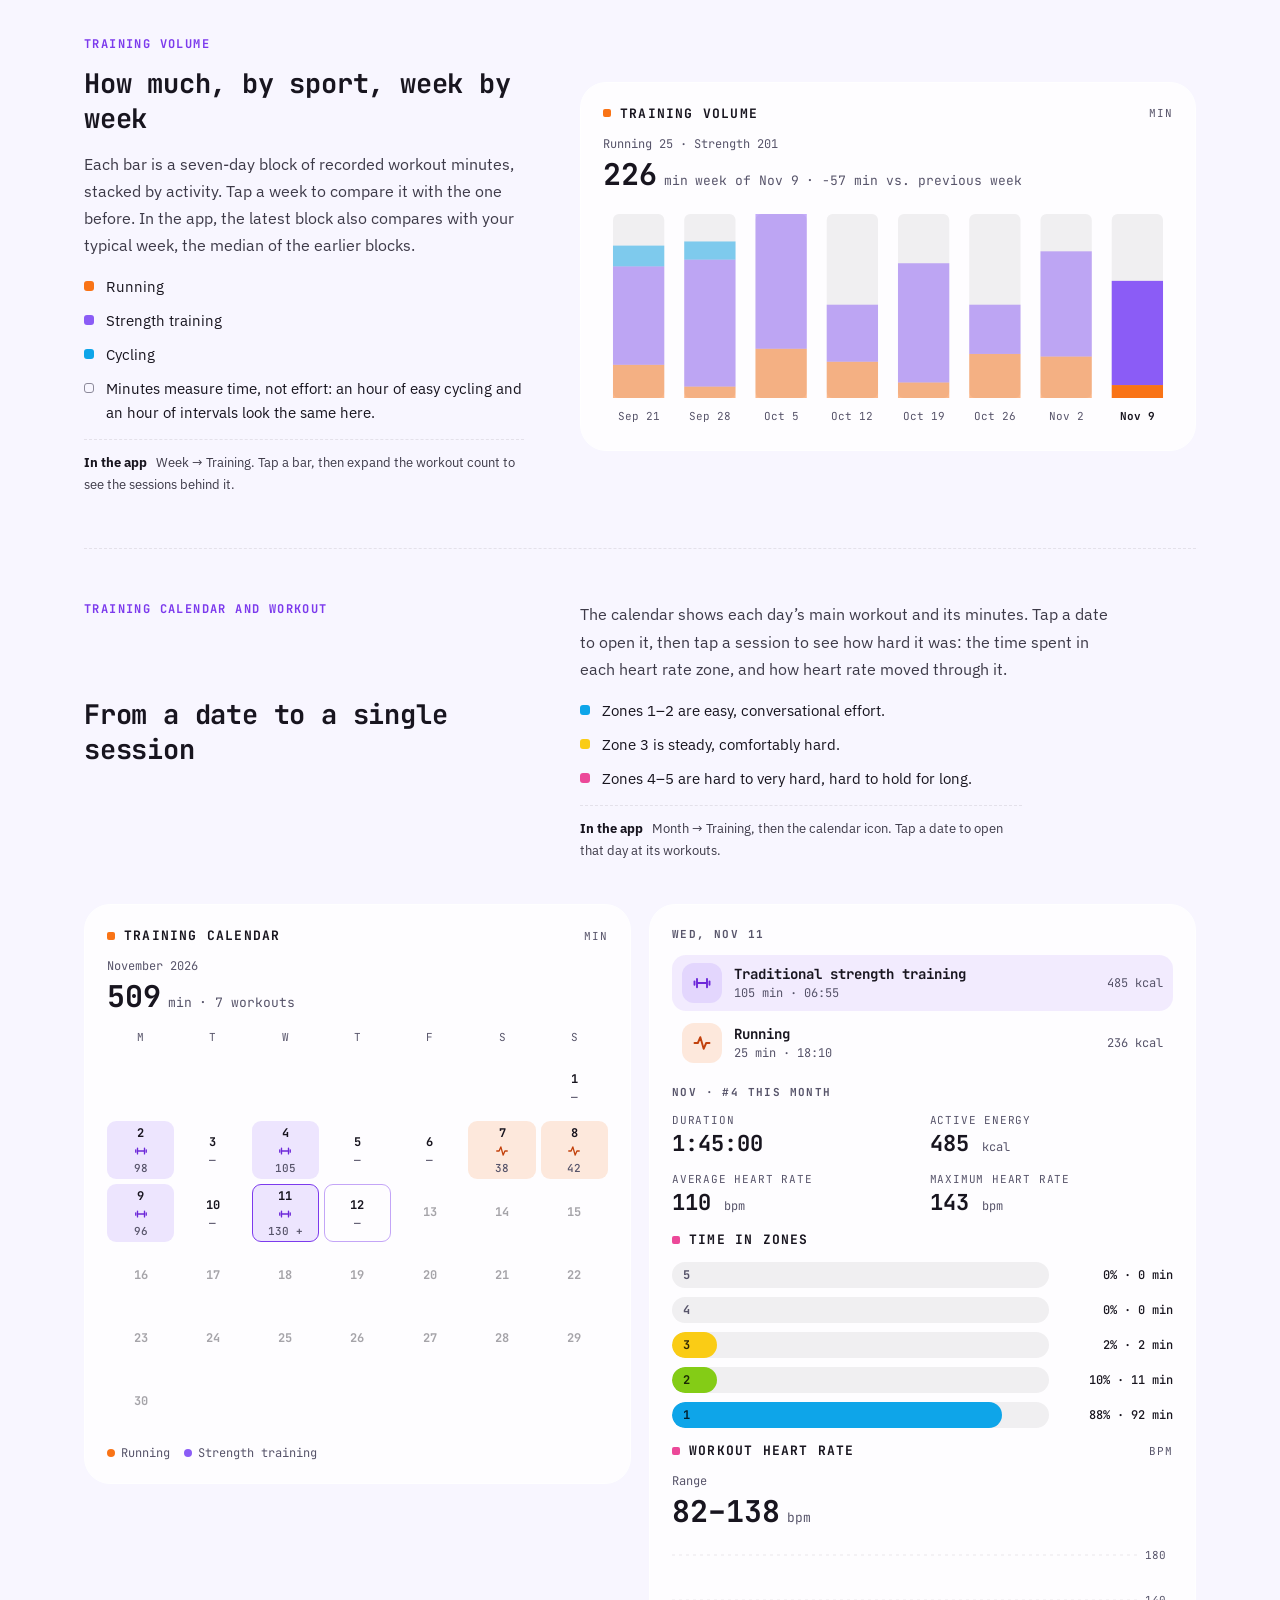
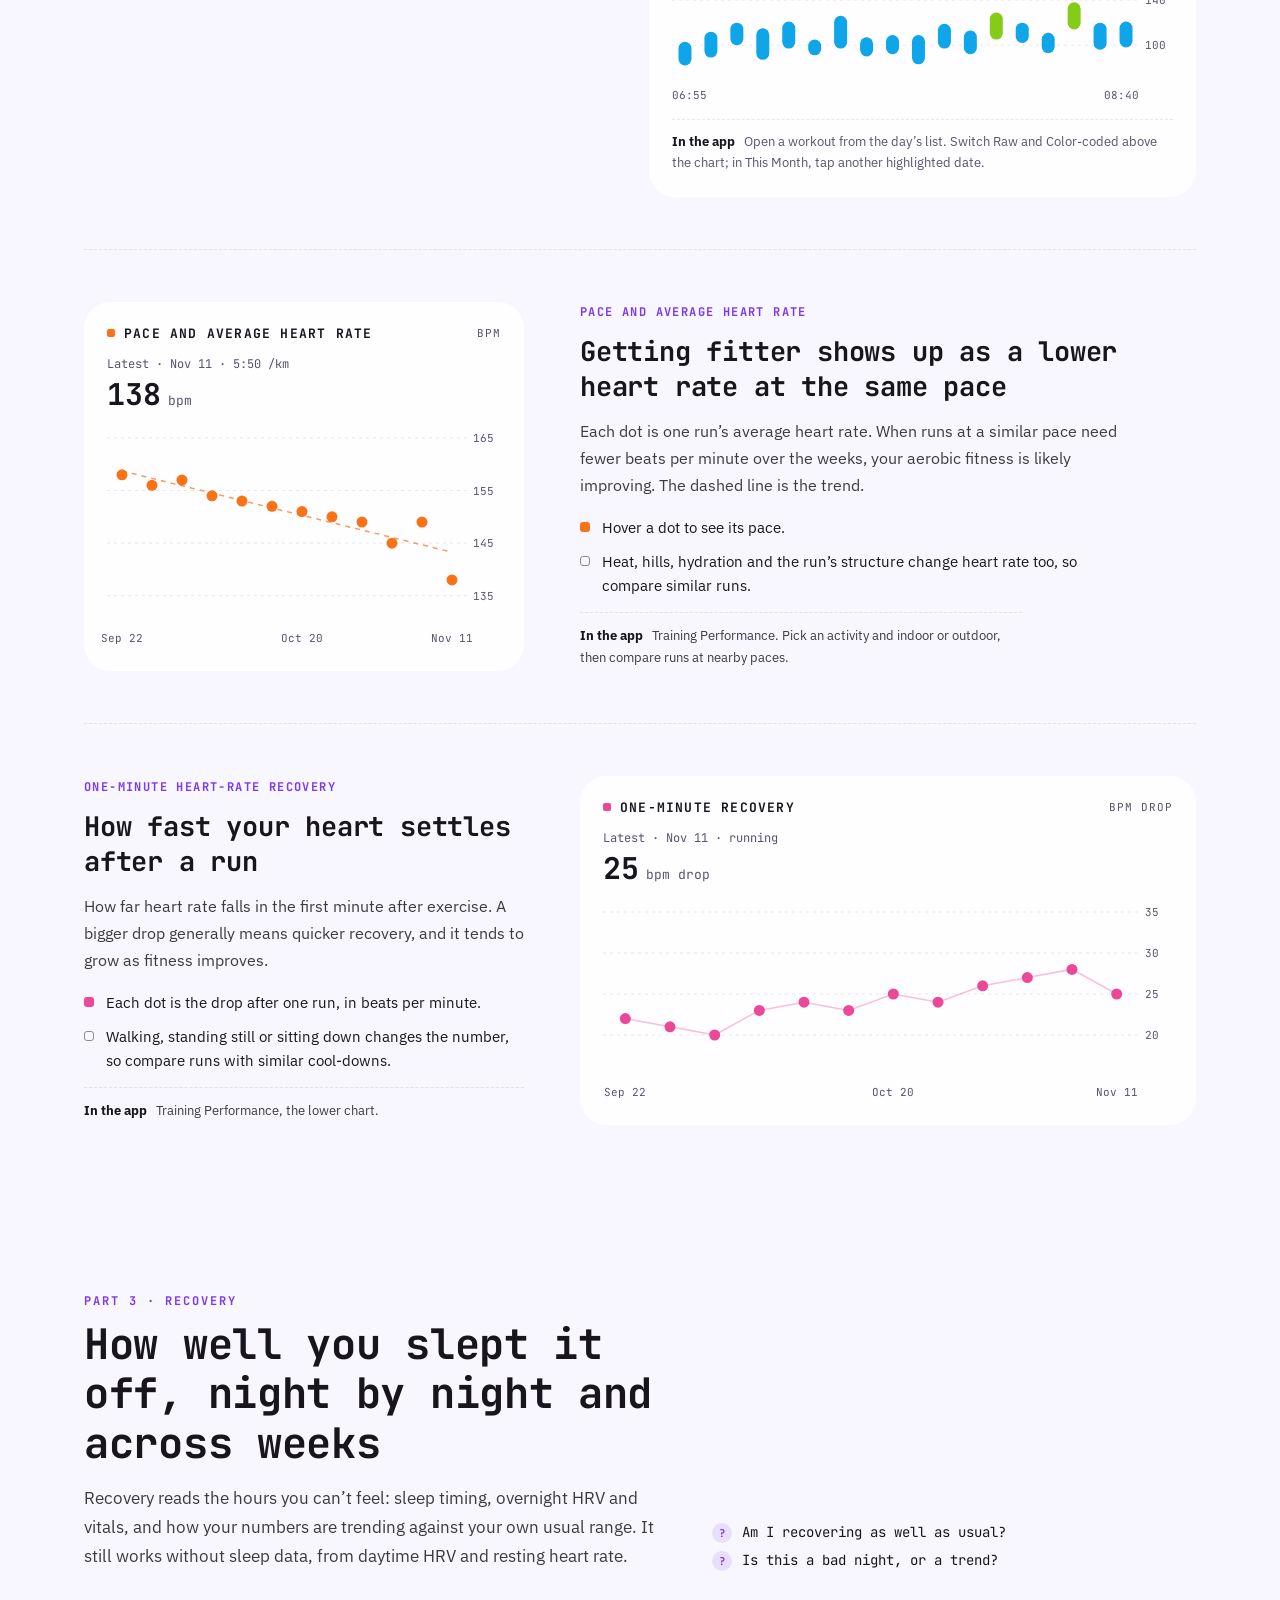
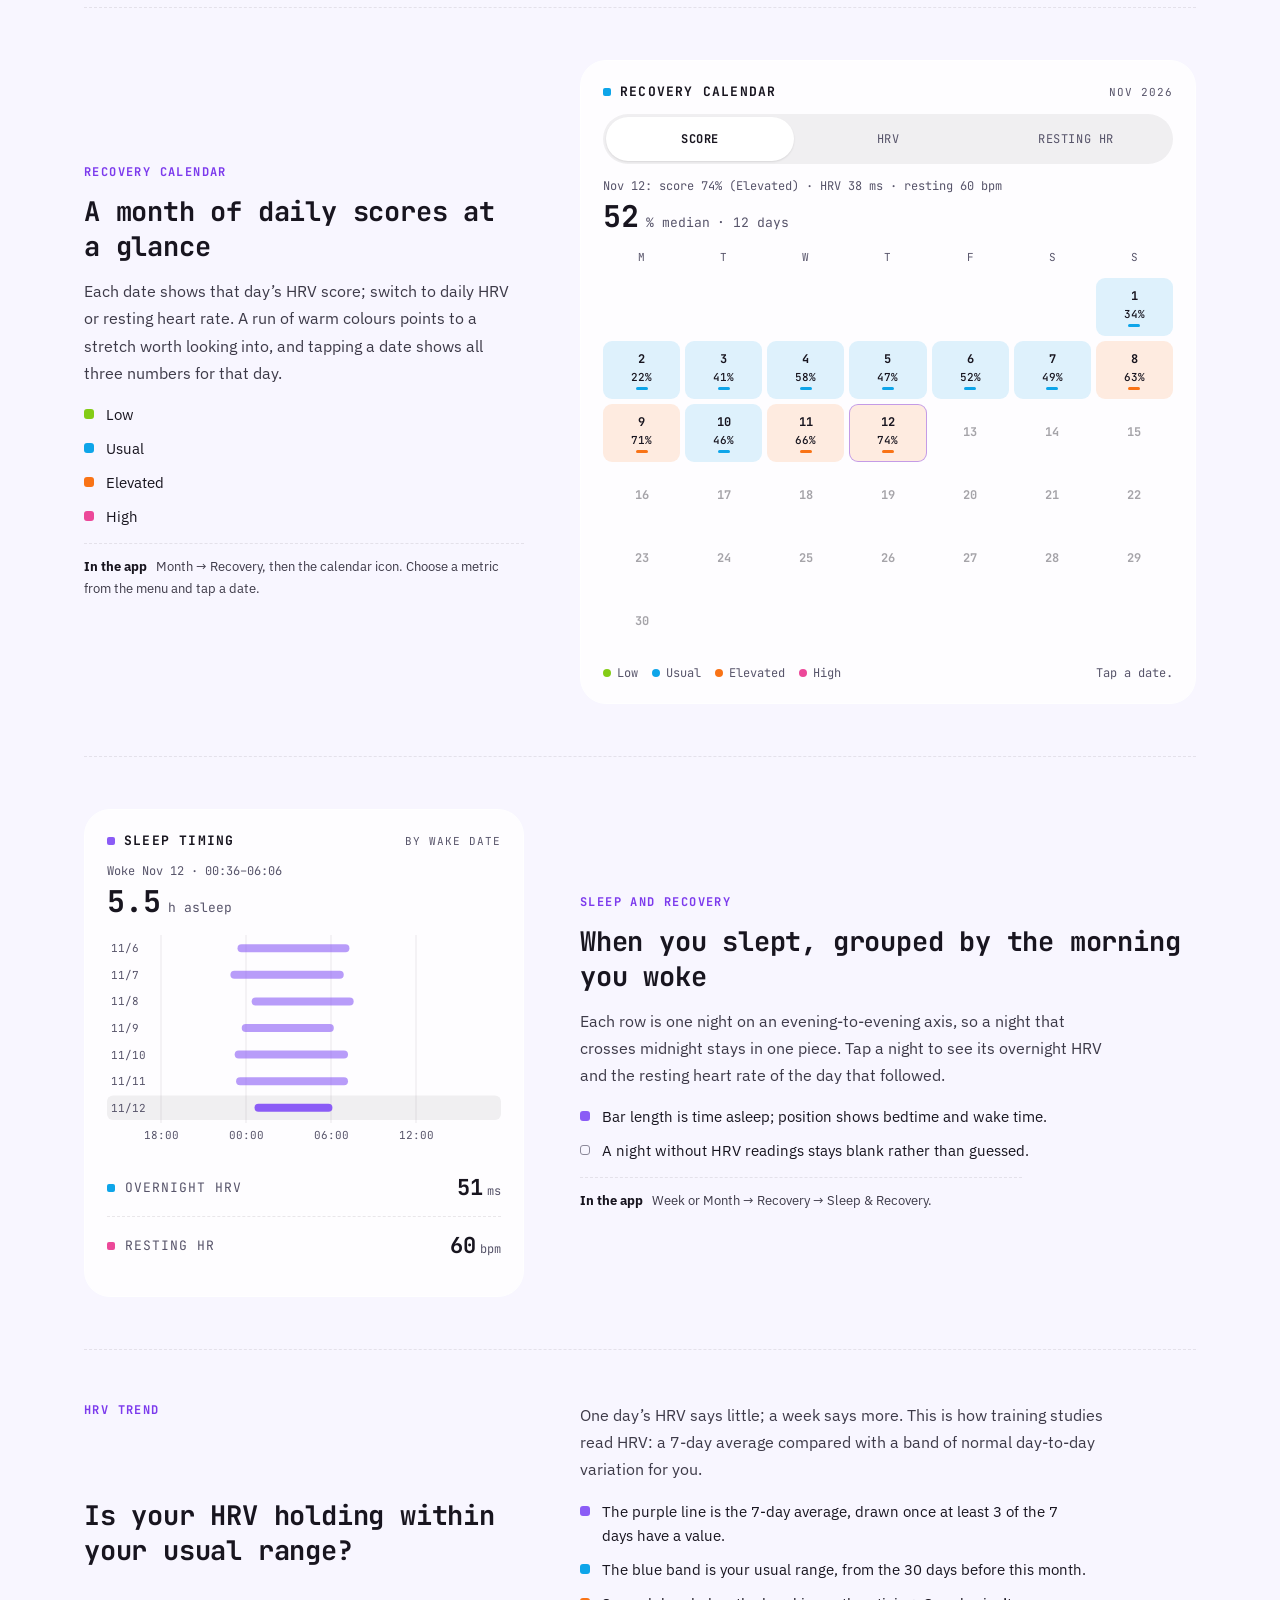
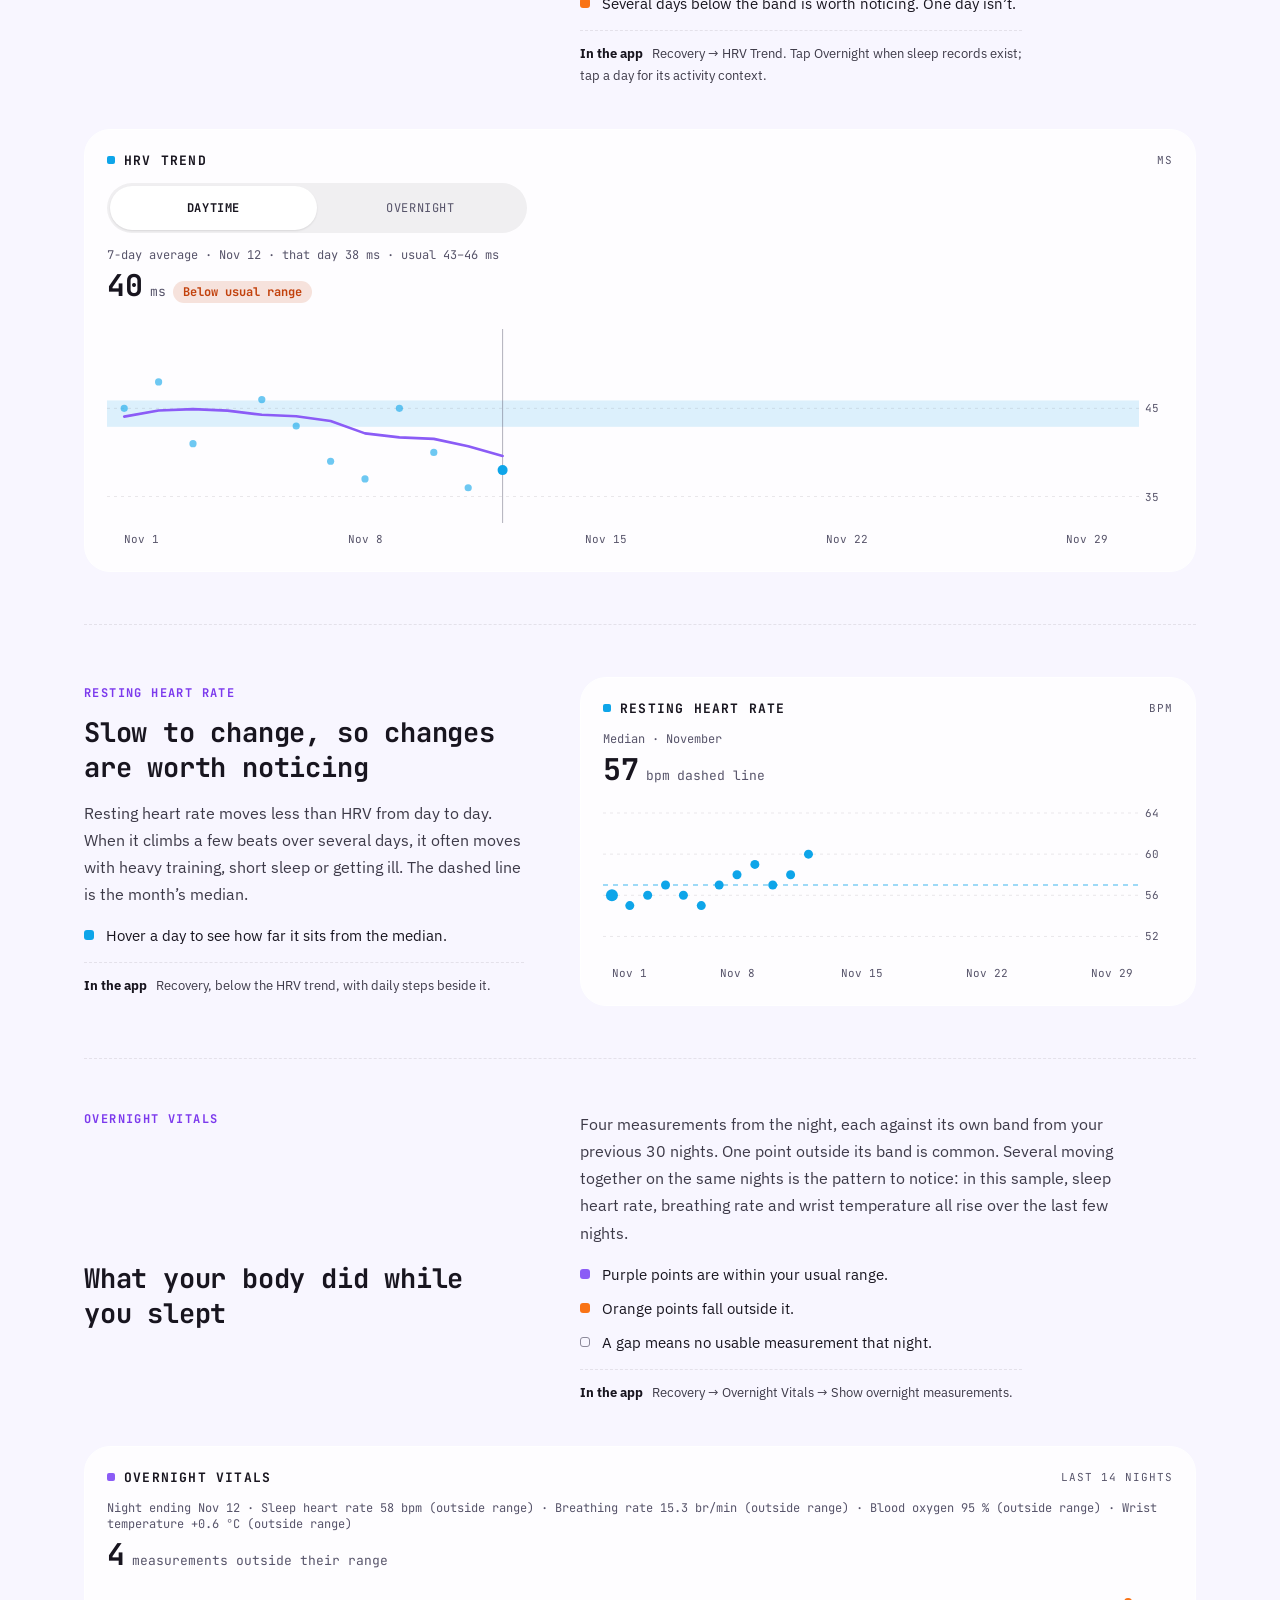
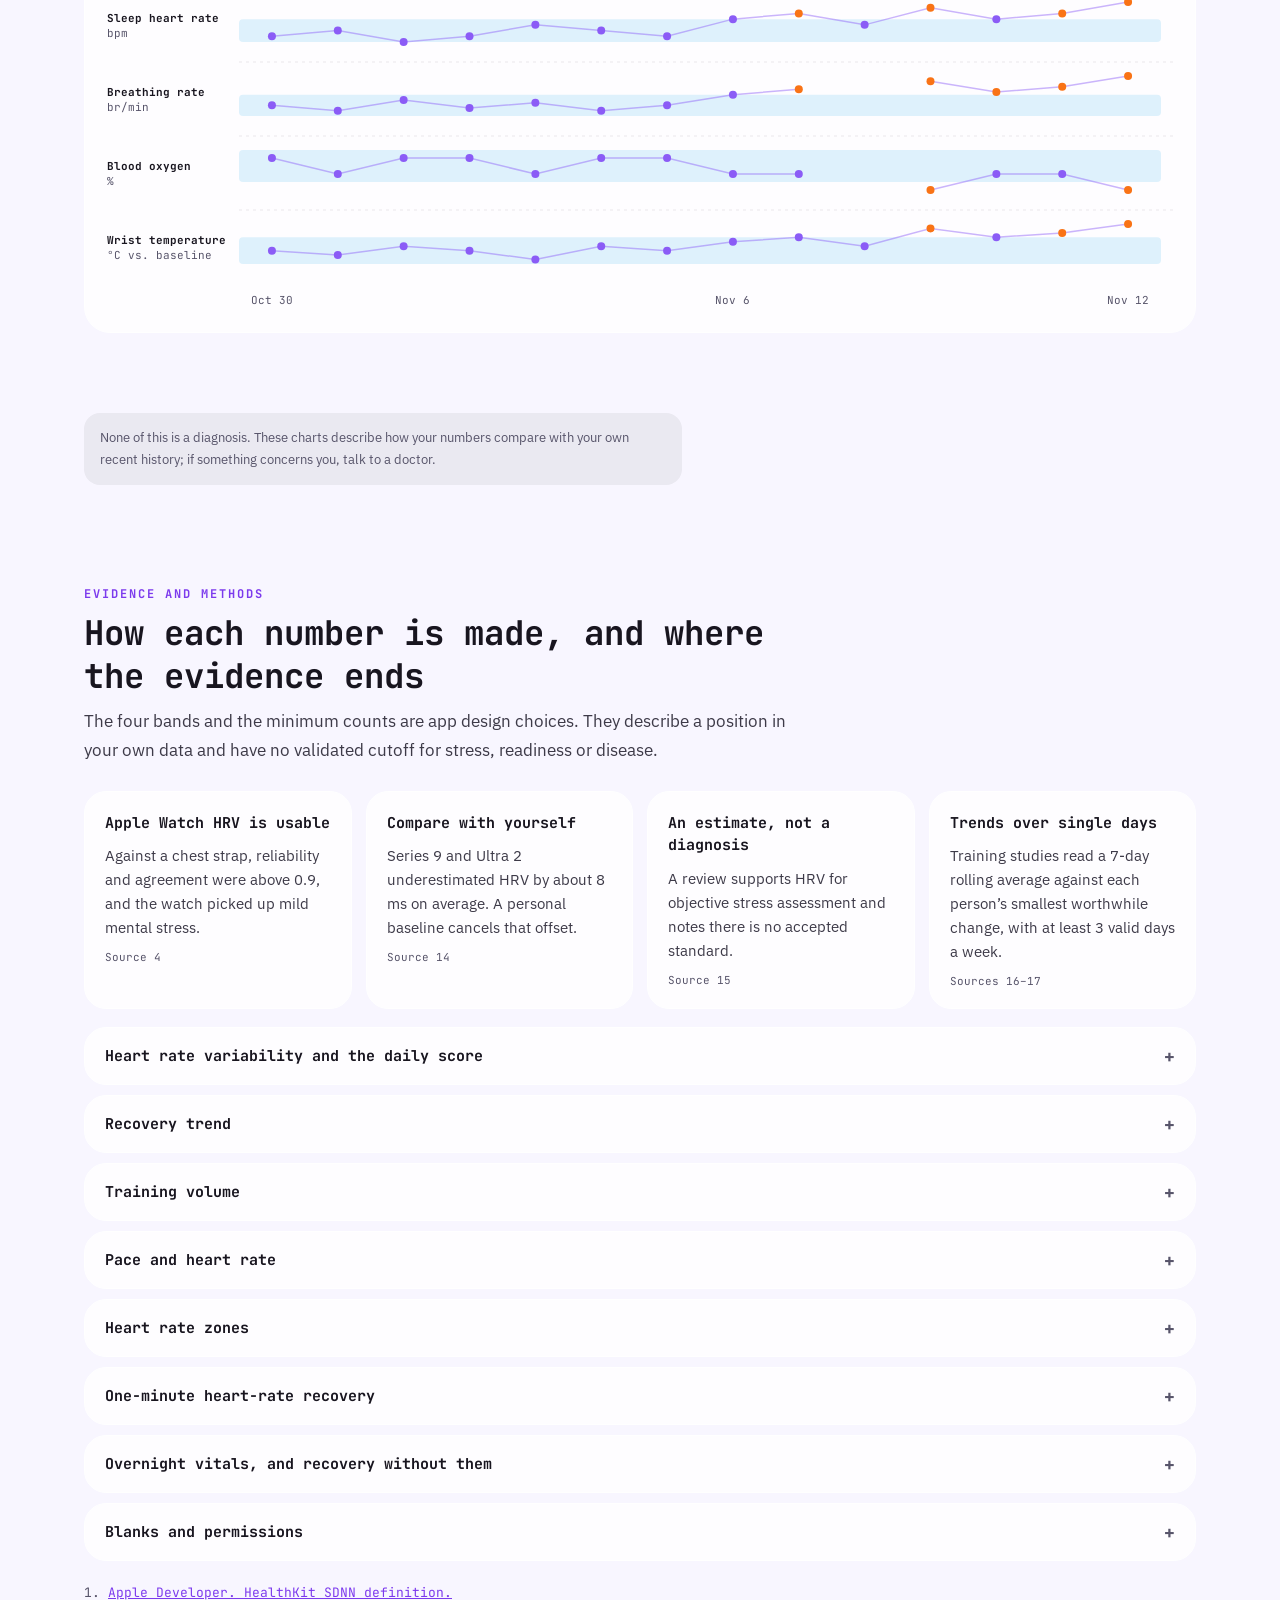
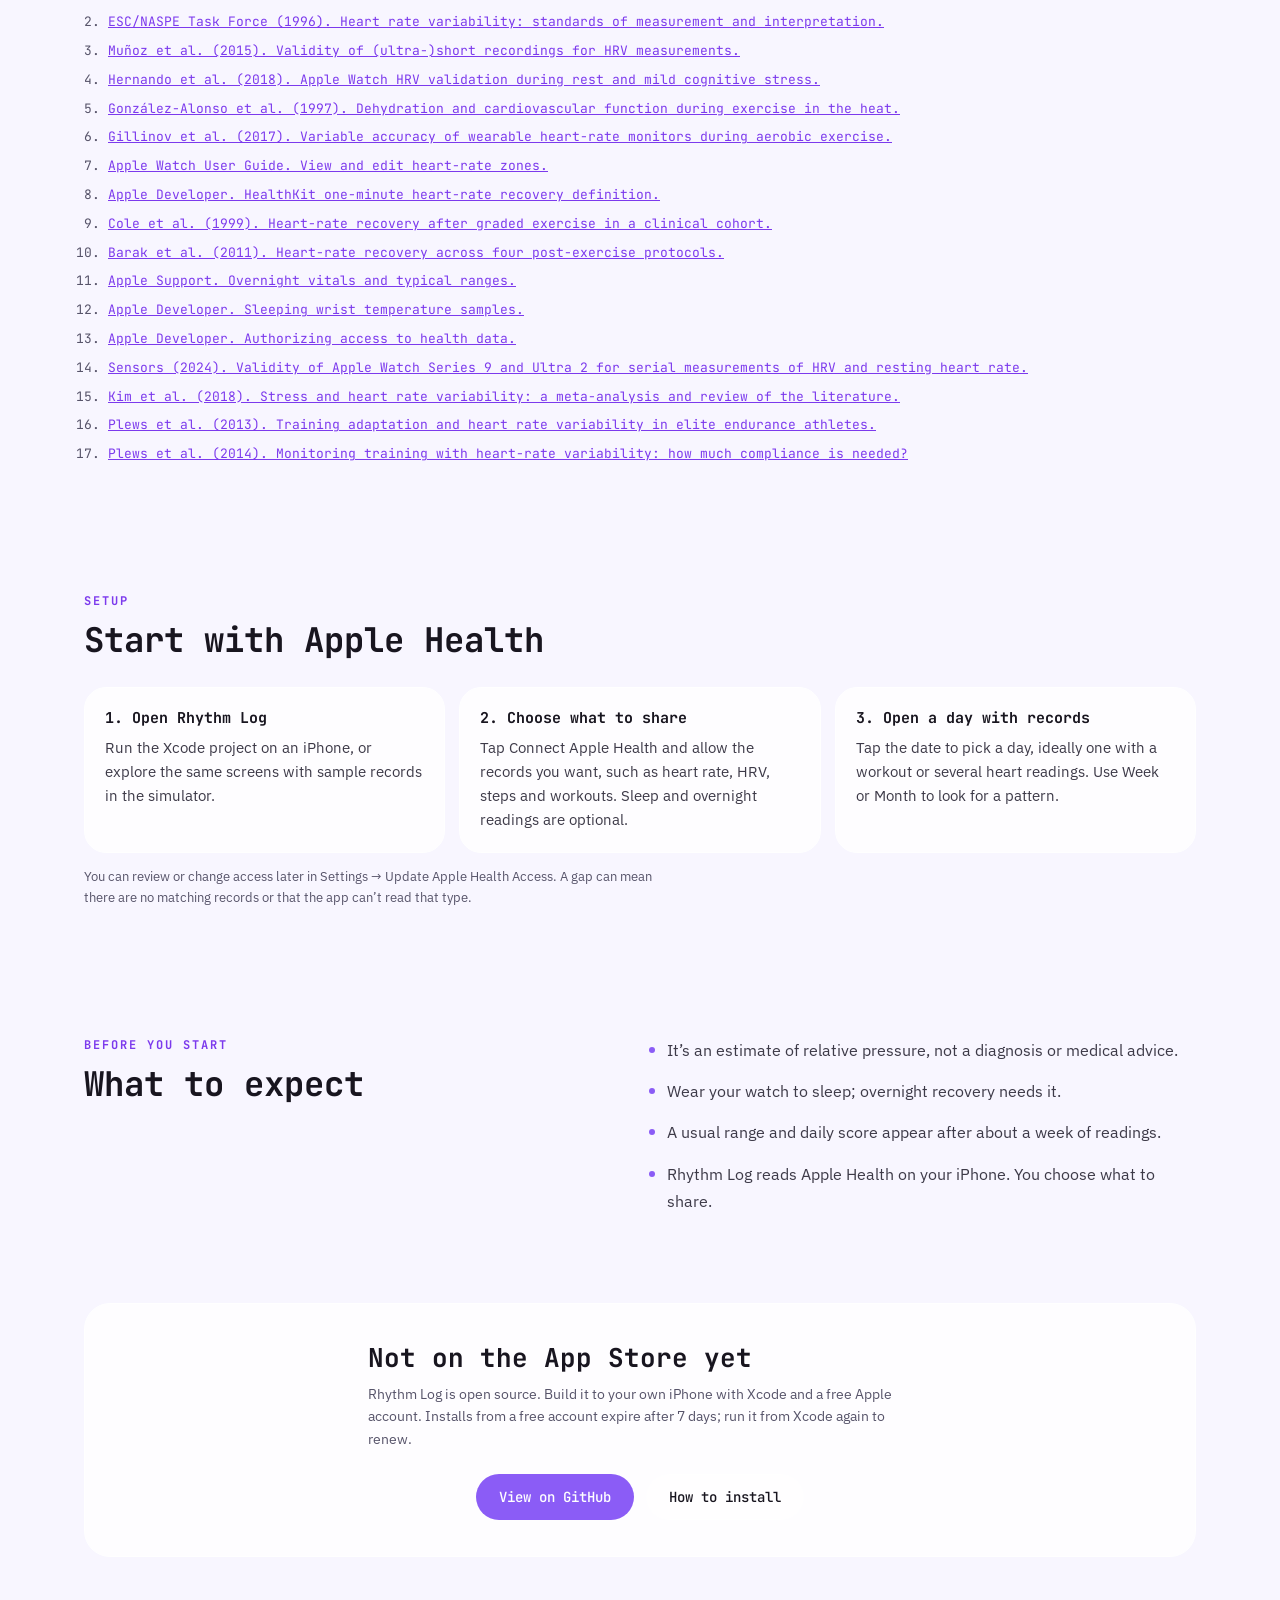
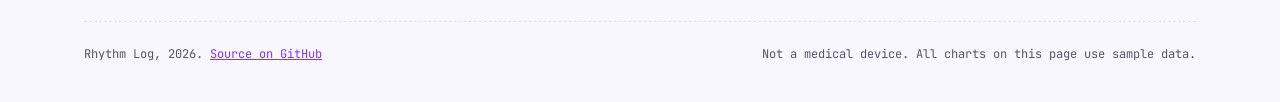
==== commit c5ce59b1: "Website: dial matches the app; readability and accessibility - Dial drawn with DayDial's proportions" ====
--- a/docs/index.html
+++ b/docs/index.html
@@ -6,11 +6,14 @@
 <title>Rhythm Log — your HRV, back in the context of your day</title>
 <link rel="preconnect" href="https://fonts.googleapis.com">
 <link rel="preconnect" href="https://fonts.gstatic.com" crossorigin>
-<link href="https://fonts.googleapis.com/css2?family=JetBrains+Mono:wght@400;500;700&display=swap" rel="stylesheet">
+<link href="https://fonts.googleapis.com/css2?family=IBM+Plex+Sans:wght@400;500;600&family=JetBrains+Mono:wght@400;500;700&display=swap" rel="stylesheet">
 <style>
 :root {
-  --canvas: #F4F1FD; --canvas-mid: #EEF5FD; --canvas-end: #FDF3EC;
-  --card: rgba(255,255,255,0.82); --card-edge: rgba(24,21,31,0.07);
+  --canvas: #F8F6FF; --canvas-mid: #EFF7FF; --canvas-end: #FFF5EE;
+  --card: rgba(255,255,255,0.82); --card-edge: #FFFFFF;
+  --rule: rgba(24,21,31,0.16);
+  --body: #3D3A48;
+  --sans: "IBM Plex Sans", system-ui, -apple-system, "Segoe UI", sans-serif;
   --ink: #18151F; --muted: #57546A; --faint: #8C899A;
   --grid: rgba(24,21,31,0.09); --track: rgba(24,21,31,0.06); --thumb: #FFFFFF;
   --accent: #7C3AED; --accent-fill: #8B5CF6; --on-accent: #FFFFFF;
@@ -23,22 +26,24 @@
 }
 @media (prefers-color-scheme: dark) {
   :root:not([data-theme="light"]) {
-    --canvas: #110F18; --canvas-mid: #0F131B; --canvas-end: #17120F;
-    --card: rgba(30,27,40,0.82); --card-edge: rgba(255,255,255,0.08);
+    --canvas: #0B0A10; --canvas-mid: #0A0F14; --canvas-end: #120C0B;
+    --card: rgba(255,255,255,0.07); --card-edge: rgba(255,255,255,0.08);
     --ink: #F3F1F8; --muted: #B3AFC2; --faint: #858197;
-    --grid: rgba(255,255,255,0.1); --track: rgba(255,255,255,0.08); --thumb: #3A3548;
+    --grid: rgba(255,255,255,0.1); --track: rgba(255,255,255,0.08); --thumb: #2A2833;
     --accent: #A78BFA; --accent-fill: #8B5CF6; --on-accent: #FFFFFF;
-    --empty: #3A3647;
+    --empty: #3A3647; --rule: rgba(255,255,255,0.16); --body: #D8D5E2;
+    --lime: #A3E635; --sky: #38BDF8; --tangerine: #FB923C; --pink: #F472B6; --violet: #A78BFA;
     color-scheme: dark;
   }
 }
 :root[data-theme="dark"] {
-  --canvas: #110F18; --canvas-mid: #0F131B; --canvas-end: #17120F;
-  --card: rgba(30,27,40,0.82); --card-edge: rgba(255,255,255,0.08);
+  --canvas: #0B0A10; --canvas-mid: #0A0F14; --canvas-end: #120C0B;
+  --card: rgba(255,255,255,0.07); --card-edge: rgba(255,255,255,0.08);
   --ink: #F3F1F8; --muted: #B3AFC2; --faint: #858197;
-  --grid: rgba(255,255,255,0.1); --track: rgba(255,255,255,0.08); --thumb: #3A3548;
+  --grid: rgba(255,255,255,0.1); --track: rgba(255,255,255,0.08); --thumb: #2A2833;
   --accent: #A78BFA; --accent-fill: #8B5CF6; --on-accent: #FFFFFF;
-  --empty: #3A3647;
+  --empty: #3A3647; --rule: rgba(255,255,255,0.16); --body: #D8D5E2;
+  --lime: #A3E635; --sky: #38BDF8; --tangerine: #FB923C; --pink: #F472B6; --violet: #A78BFA;
   color-scheme: dark;
 }
 *, *::before, *::after { box-sizing: border-box; }
@@ -76,8 +81,8 @@
 /* Cards and sections */
 .card { background: var(--card); border: 1px solid var(--card-edge); border-radius: 26px; padding: 22px; display: flex; flex-direction: column; gap: 14px; min-width: 0; }
 .card-title { display: flex; align-items: center; justify-content: space-between; gap: 10px; }
-.card-title h3 { margin: 0; display: flex; align-items: center; gap: 9px; font-size: 13px; font-weight: 700; letter-spacing: 1.2px; text-transform: uppercase; }
-.card-title h3 i { width: 8px; height: 8px; border-radius: 2px; display: inline-block; flex: none; }
+.card-title h3, .card-title h4 { margin: 0; display: flex; align-items: center; gap: 9px; font-size: 13px; font-weight: 700; letter-spacing: 1.2px; text-transform: uppercase; }
+.card-title h3 i, .card-title h4 i { width: 8px; height: 8px; border-radius: 2px; display: inline-block; flex: none; }
 .unit { font-size: 11px; color: var(--muted); text-transform: uppercase; letter-spacing: 1px; }
 .readout { display: flex; flex-direction: column; gap: 2px; min-height: 58px; }
 .readout .cap { font-size: 12px; color: var(--muted); }
@@ -220,11 +225,15 @@
 
 /* Dial */
 .dial-card { align-items: center; }
-.dial-wrap { position: relative; width: min(100%, 360px); aspect-ratio: 1 / 1; touch-action: none; }
-.dial-wrap svg { width: 100%; height: 100%; display: block; }
-.dial-center { position: absolute; left: 50%; top: 50%; transform: translate(-50%, -50%); width: 30%; aspect-ratio: 1; border-radius: 50%; display: flex; flex-direction: column; align-items: center; justify-content: center; gap: 2px; pointer-events: none; }
-.dial-center b { font-size: clamp(24px, 3vw, 32px); font-variant-numeric: tabular-nums; }
-.dial-center span { font-size: 11px; font-weight: 700; letter-spacing: 1px; text-transform: uppercase; }
+.dial-wrap { position: relative; width: min(100%, 330px); aspect-ratio: 1 / 1; touch-action: none; cursor: pointer; }
+.dial-wrap svg { position: relative; width: 100%; height: 100%; display: block; }
+.dial-glow { position: absolute; inset: 0; border-radius: 50%; pointer-events: none; transition: background .28s, opacity .28s; }
+.dial-center { position: absolute; left: 50%; top: 50%; transform: translate(-50%, -50%); display: flex; flex-direction: column; align-items: center; gap: 2px; pointer-events: none; white-space: nowrap; }
+.dial-center b { font-size: 40px; font-weight: 600; line-height: 1.05; font-variant-numeric: tabular-nums; }
+.dial-center span { font-size: 12px; font-weight: 700; letter-spacing: 1px; text-transform: uppercase; }
+.dial-center em { position: absolute; top: 100%; left: 50%; transform: translateX(-50%); margin-top: 2px; font-style: normal; font-size: 11px; color: var(--muted); }
+/* Letter spacing adds space after the last letter; balance it so the word is optically centred. */
+.dial-center span { padding-left: 1px; }
 
 @media (prefers-reduced-motion: reduce) {
   html { scroll-behavior: auto; }
@@ -237,10 +246,41 @@
   .get { padding: 24px; }
   .zone .sum { width: 96px; }
 }
+
+/* ---------- Readability, emphasis and access ---------- */
+.hero p.lead, .block-head p, .chapter-head p, .copy p, .read, .notes, .method .body, .cards4 p,
+.steps li span, .setup li span, .aside, .note, .get p, .hint, .kbd-tip { font-family: var(--sans); }
+.hero p.lead { font-size: 18px; line-height: 1.65; color: var(--body); }
+.chapter-head p, .block-head p { font-size: 17px; line-height: 1.7; color: var(--body); }
+.copy p { font-size: 16px; line-height: 1.7; color: var(--body); }
+.copy .label { color: var(--accent); }
+.read { font-size: 15px; line-height: 1.6; color: var(--ink); }
+.note { font-size: 13px; line-height: 1.6; }
+.hint, .copy p.hint { font-size: 13px; }
+.method .body { font-size: 15px; color: var(--body); }
+.steps li span, .setup li span, .cards4 p { font-size: 15px; line-height: 1.6; color: var(--body); }
+.notes { font-family: var(--sans); font-size: 16px; color: var(--body); }
+.seg button { min-height: 44px; }
+.kbd-tip { margin: 14px 0 0; font-size: 13px; color: var(--muted); }
+.chart { border-radius: 12px; }
+.chart:focus-visible, .dial-wrap:focus-visible { outline: 2px solid var(--accent); outline-offset: 6px; border-radius: 12px; }
+.skip { position: absolute; left: 12px; top: -80px; z-index: 50; padding: 12px 18px; border-radius: 999px; background: var(--accent-fill); color: var(--on-accent); text-decoration: none; font-weight: 600; }
+.skip:focus { top: calc(env(safe-area-inset-top, 0px) + 10px); }
+/* Sticky top bar with the current part highlighted */
+.topbar { position: sticky; top: env(safe-area-inset-top, 0px); z-index: 20; background: color-mix(in srgb, var(--canvas) 84%, transparent); -webkit-backdrop-filter: saturate(1.4) blur(14px); backdrop-filter: saturate(1.4) blur(14px); border-bottom: 1px solid transparent; transition: border-color .2s; }
+.topbar.scrolled { border-bottom-color: var(--grid); }
+body::before { content: ""; position: fixed; inset: 0 0 auto; height: env(safe-area-inset-top, 0px); z-index: 21; background: color-mix(in srgb, var(--canvas) 84%, transparent); -webkit-backdrop-filter: blur(14px); backdrop-filter: blur(14px); }
+.nav { padding: 12px 0; }
+.nav-links a[aria-current="true"] { color: var(--ink); font-weight: 700; text-decoration: underline; text-decoration-thickness: 2px; text-underline-offset: 6px; text-decoration-color: var(--accent); }
+html { scroll-padding-top: calc(env(safe-area-inset-top, 0px) + 80px); }
+@media (prefers-contrast: more) {
+  :root { --muted: #34313F; --body: #1F1C28; --faint: #5E5A6C; --card-edge: rgba(24,21,31,0.35); --grid: rgba(24,21,31,0.25); }
+}
 </style>
 </head>
 <body>
-<div class="wrap">
+<a class="skip" href="#top">Skip to content</a>
+<div class="topbar" id="topbar"><div class="wrap">
   <header class="nav">
     <a class="brand" href="#top" aria-label="Rhythm Log home">
       <svg width="30" height="30" viewBox="0 0 32 32" aria-hidden="true"><circle cx="16" cy="16" r="15" fill="#FFFFFF" stroke="#E7E3F0"/><g stroke-linecap="round" stroke-width="2.4"><line x1="16" y1="9" x2="16" y2="4.5" stroke="#0EA5E9"/><line x1="21" y1="11" x2="24.5" y2="7.5" stroke="#84CC16"/><line x1="23" y1="16" x2="27" y2="16" stroke="#F97316"/><line x1="21" y1="21" x2="23.5" y2="23.5" stroke="#EC4899"/><line x1="11" y1="21" x2="8" y2="24" stroke="#0EA5E9"/><line x1="9" y1="16" x2="6" y2="16" stroke="#84CC16"/></g><path d="M16 4.5 A11.5 11.5 0 0 0 7.9 7.9" fill="none" stroke="#8B5CF6" stroke-width="2.4" stroke-linecap="round"/><circle cx="16" cy="16" r="2.2" fill="#0EA5E9"/></svg>
@@ -255,8 +295,9 @@
       <a class="btn btn-primary" href="#get">Get the code</a>
     </nav>
   </header>
-
-  <main id="top">
+</div></div>
+<div class="wrap">
+  <main id="top" tabindex="-1">
     <section class="hero">
       <div class="hero-copy">
         <h1>Put every HRV reading back into your day.</h1>
@@ -269,23 +310,25 @@
       </div>
 
       <div class="card dial-card">
-        <div class="card-title" style="width:100%"><h3>Daily HRV score</h3><span class="unit">Sample data</span></div>
+        <div class="card-title" style="width:100%"><h4>Daily HRV score</h4><span class="unit">Sample data</span></div>
         <div class="seg" id="daySeg" role="group" aria-label="Sample day" style="width:100%"></div>
-        <div class="dial-wrap" id="dial" role="img" aria-label="24-hour dial for the sample day">
-          <svg id="dialSvg" viewBox="0 0 360 360" aria-hidden="true"></svg>
-          <div class="dial-center" id="dialCenter"><b id="dialValue">—</b><span id="dialLabel"></span></div>
+        <div class="dial-wrap" id="dial" role="group" tabindex="0" aria-label="24-hour dial for the sample day. Use the arrow keys to step through the hours, Escape to return to the day." aria-describedby="scoreMeaning">
+          <div class="dial-glow" id="dialGlow" aria-hidden="true"></div>
+          <svg id="dialSvg" viewBox="0 0 330 330" aria-hidden="true"></svg>
+          <div class="dial-center" id="dialCenter" aria-live="polite" aria-atomic="true"><b id="dialValue">—</b><span id="dialLabel"></span><em id="dialHour"></em></div>
         </div>
         <div class="legend" style="justify-content:center">
           <span><b style="background:var(--lime)"></b>Low</span>
           <span><b style="background:var(--sky)"></b>Usual</span>
           <span><b style="background:var(--tangerine)"></b>Elevated</span>
           <span><b style="background:var(--pink)"></b>High</span>
-          <span><b class="bar" style="background:var(--violet)"></b>Sleep</span>
-          <span><b class="bar" style="background:var(--tangerine)"></b>Workout</span>
+          <span><b style="background:var(--violet)"></b>Sleep</span>
+          <span><b style="background:var(--tangerine)"></b>Workout</span>
         </div>
         <p class="note" id="dayCaption" style="text-align:center"></p>
-        <p class="note" id="scoreMeaning" style="text-align:center;color:var(--ink)"></p>
-        <p class="note" style="text-align:center">Hover or tap an hour. Each ray is one hour; longer and warmer means lower HRV than your usual.</p>
+        <p class="note" id="scoreMeaning" style="font-size:14px;line-height:1.6;color:var(--ink);align-self:stretch"></p>
+        <p class="note" style="align-self:stretch">Reference days: 30</p>
+        <p class="note" style="text-align:center">Hover or tap an hour, or focus the dial and use the arrow keys. Each ray is one hour; longer and warmer means lower HRV than your usual.</p>
       </div>
     </section>
 
@@ -314,9 +357,10 @@
             <li>When was my body under pressure today?</li>
             <li>Was it training, sleep or something else?</li>
           </ul>
+          <p class="kbd-tip">Every chart responds to hover and tap. With a keyboard, Tab to a chart and use the arrow keys.</p>
         </div>
         <div class="card">
-          <div class="card-title"><h3>Summary</h3><span class="unit" id="summaryDay"></span></div>
+          <div class="card-title"><h4>Summary</h4><span class="unit" id="summaryDay"></span></div>
           <div class="rows" id="summaryRows"></div>
         </div>
       </div>
@@ -330,7 +374,7 @@
           <p class="hint"><b>In the app</b> Day view → Heart Readings. Tap a dot for its time and value; View All Readings lists every sample with its source.</p>
         </div>
         <div class="card">
-          <div class="card-title"><h3><i style="background:var(--sky)"></i>HRV through the day</h3><span class="unit">ms</span></div>
+          <div class="card-title"><h4><i style="background:var(--sky)"></i>HRV through the day</h4><span class="unit">ms</span></div>
           <div class="readout" id="hrvReadout"></div>
           <div class="chart" id="hrvChart"></div>
         </div>
@@ -344,7 +388,7 @@
           <p class="hint"><b>In the app</b> Day view, directly below HRV through the day.</p>
         </div>
         <div class="card">
-          <div class="card-title"><h3><i style="background:var(--tangerine)"></i>Pressure through the day</h3><span class="unit">%</span></div>
+          <div class="card-title"><h4><i style="background:var(--tangerine)"></i>Pressure through the day</h4><span class="unit">%</span></div>
           <div class="readout" id="pressureReadout"></div>
           <div class="chart" id="pressureChart"></div>
         </div>
@@ -358,7 +402,7 @@
           <p class="hint"><b>In the app</b> Day view → Heart Rate. Tap a bar to see that hour.</p>
         </div>
         <div class="card">
-          <div class="card-title"><h3><i style="background:var(--pink)"></i>Heart rate</h3><span class="unit">bpm</span></div>
+          <div class="card-title"><h4><i style="background:var(--pink)"></i>Heart rate</h4><span class="unit">bpm</span></div>
           <div class="readout" id="hrReadout"></div>
           <div class="chart" id="hrChart"></div>
         </div>
@@ -372,7 +416,7 @@
           <p class="hint"><b>In the app</b> Day view → Sleep. Open Sleep Details to see where each stage began and ended.</p>
         </div>
         <div class="card">
-          <div class="card-title"><h3><i style="background:var(--violet)"></i>Sleep</h3><span class="unit" id="sleepUnit"></span></div>
+          <div class="card-title"><h4><i style="background:var(--violet)"></i>Sleep</h4><span class="unit" id="sleepUnit"></span></div>
           <div class="readout" id="sleepReadout"></div>
           <div class="chart" id="sleepChart"></div>
           <div class="legend"><span><b style="background:var(--tangerine)"></b>Awake</span><span><b style="background:var(--pink)"></b>REM</span><span><b style="background:var(--sky)"></b>Core</span><span><b style="background:var(--violet)"></b>Deep</span></div>
@@ -387,7 +431,7 @@
           <p class="hint"><b>In the app</b> Day view → Hourly Steps.</p>
         </div>
         <div class="card">
-          <div class="card-title"><h3><i style="background:var(--lime)"></i>Hourly steps</h3><span class="unit">steps</span></div>
+          <div class="card-title"><h4><i style="background:var(--lime)"></i>Hourly steps</h4><span class="unit">steps</span></div>
           <div class="readout" id="stepsReadout"></div>
           <div class="chart" id="stepsChart"></div>
         </div>
@@ -417,7 +461,7 @@
           <p class="hint"><b>In the app</b> Week → Training. Tap a bar, then expand the workout count to see the sessions behind it.</p>
         </div>
         <div class="card">
-          <div class="card-title"><h3><i style="background:var(--tangerine)"></i>Training volume</h3><span class="unit">min</span></div>
+          <div class="card-title"><h4><i style="background:var(--tangerine)"></i>Training volume</h4><span class="unit">min</span></div>
           <div class="readout" id="volReadout"></div>
           <div class="chart" id="volChart"></div>
         </div>
@@ -436,7 +480,7 @@
         </div>
         <div class="grid2">
           <div class="card">
-            <div class="card-title"><h3><i style="background:var(--tangerine)"></i>Training calendar</h3><span class="unit">min</span></div>
+            <div class="card-title"><h4><i style="background:var(--tangerine)"></i>Training calendar</h4><span class="unit">min</span></div>
             <div class="readout" id="calTotal"></div>
             <div class="cal-head" aria-hidden="true"><span>M</span><span>T</span><span>W</span><span>T</span><span>F</span><span>S</span><span>S</span></div>
             <div class="cal" id="trainCal"></div>
@@ -454,7 +498,7 @@
           <p class="hint"><b>In the app</b> Training Performance. Pick an activity and indoor or outdoor, then compare runs at nearby paces.</p>
         </div>
         <div class="card">
-          <div class="card-title"><h3><i style="background:var(--tangerine)"></i>Pace and average heart rate</h3><span class="unit">bpm</span></div>
+          <div class="card-title"><h4><i style="background:var(--tangerine)"></i>Pace and average heart rate</h4><span class="unit">bpm</span></div>
           <div class="readout" id="paceReadout"></div>
           <div class="chart" id="paceChart"></div>
         </div>
@@ -468,7 +512,7 @@
           <p class="hint"><b>In the app</b> Training Performance, the lower chart.</p>
         </div>
         <div class="card">
-          <div class="card-title"><h3><i style="background:var(--pink)"></i>One-minute recovery</h3><span class="unit">bpm drop</span></div>
+          <div class="card-title"><h4><i style="background:var(--pink)"></i>One-minute recovery</h4><span class="unit">bpm drop</span></div>
           <div class="readout" id="hrrReadout"></div>
           <div class="chart" id="hrrChart"></div>
         </div>
@@ -497,7 +541,7 @@
           <p class="hint"><b>In the app</b> Month → Recovery, then the calendar icon. Choose a metric from the menu and tap a date.</p>
         </div>
         <div class="card">
-          <div class="card-title"><h3><i style="background:var(--sky)"></i>Recovery calendar</h3><span class="unit">Nov 2026</span></div>
+          <div class="card-title"><h4><i style="background:var(--sky)"></i>Recovery calendar</h4><span class="unit">Nov 2026</span></div>
           <div class="seg" id="metricSeg" role="group" aria-label="Calendar metric"></div>
           <div class="readout" id="recCalReadout"></div>
           <div class="cal-head" aria-hidden="true"><span>M</span><span>T</span><span>W</span><span>T</span><span>F</span><span>S</span><span>S</span></div>
@@ -514,7 +558,7 @@
           <p class="hint"><b>In the app</b> Week or Month → Recovery → Sleep &amp; Recovery.</p>
         </div>
         <div class="card">
-          <div class="card-title"><h3><i style="background:var(--violet)"></i>Sleep timing</h3><span class="unit">by wake date</span></div>
+          <div class="card-title"><h4><i style="background:var(--violet)"></i>Sleep timing</h4><span class="unit">by wake date</span></div>
           <div class="readout" id="nightReadout"></div>
           <div class="chart" id="nightChart"></div>
           <div class="rows" id="nightRows"></div>
@@ -533,7 +577,7 @@
           <p class="hint"><b>In the app</b> Recovery → HRV Trend. Tap Overnight when sleep records exist; tap a day for its activity context.</p>
         </div>
         <div class="card">
-          <div class="card-title"><h3><i style="background:var(--sky)"></i>HRV trend</h3><span class="unit">ms</span></div>
+          <div class="card-title"><h4><i style="background:var(--sky)"></i>HRV trend</h4><span class="unit">ms</span></div>
           <div class="seg" id="trendSeg" role="group" aria-label="HRV period" style="max-width:420px"></div>
           <div class="readout" id="trendReadout"></div>
           <div class="chart" id="trendChart"></div>
@@ -548,7 +592,7 @@
           <p class="hint"><b>In the app</b> Recovery, below the HRV trend, with daily steps beside it.</p>
         </div>
         <div class="card">
-          <div class="card-title"><h3><i style="background:var(--sky)"></i>Resting heart rate</h3><span class="unit">bpm</span></div>
+          <div class="card-title"><h4><i style="background:var(--sky)"></i>Resting heart rate</h4><span class="unit">bpm</span></div>
           <div class="readout" id="rhrReadout"></div>
           <div class="chart" id="rhrChart"></div>
         </div>
@@ -566,7 +610,7 @@
           <p class="hint"><b>In the app</b> Recovery → Overnight Vitals → Show overnight measurements.</p>
         </div>
         <div class="card">
-          <div class="card-title"><h3><i style="background:var(--violet)"></i>Overnight vitals</h3><span class="unit">last 14 nights</span></div>
+          <div class="card-title"><h4><i style="background:var(--violet)"></i>Overnight vitals</h4><span class="unit">last 14 nights</span></div>
           <div class="readout" id="vitalsReadout"></div>
           <div class="chart" id="vitalsChart"></div>
         </div>
@@ -744,10 +788,10 @@
 const BANDS = [
   { max: 20, name: "Low", color: "--lime", ink: "#4D7C0F" },
   { max: 60, name: "Usual", color: "--sky", ink: "#0369A1" },
-  { max: 85, name: "Elevated", color: "--tangerine", ink: "#C2410C" },
-  { max: 101, name: "High", color: "--pink", ink: "#BE185D" }
+  { max: 80, name: "Elevated", color: "--tangerine", ink: "#C2410C" },
+  { max: 100, name: "High", color: "--pink", ink: "#BE185D" }
 ];
-const band = (s) => BANDS.find((b) => s < b.max) || BANDS[3];
+const band = (s) => BANDS.find((b) => s <= b.max) || BANDS[3];
 const isDark = () => css("color-scheme") === "dark";
 const bandInk = (b) => isDark() ? css(b.color) : b.ink;
 
@@ -765,7 +809,27 @@
   };
   charts.push(c);
   new ResizeObserver(() => c.render()).observe(host);
+  bindKeys(c, opts.label || "Chart");
   return c;
+}
+/* Keyboard: focus a chart, then arrow keys, Home and End move through it; Escape clears. */
+function bindKeys(c, label) {
+  const host = c.host;
+  host.tabIndex = 0;
+  host.setAttribute("role", "group");
+  host.setAttribute("aria-label", `${label}. Use the left and right arrow keys to move through it.`);
+  host.addEventListener("keydown", (e) => {
+    if (!c.count) return;
+    let i = c.sel;
+    if (e.key === "ArrowRight") i = i === null ? 0 : Math.min(c.count - 1, i + 1);
+    else if (e.key === "ArrowLeft") i = i === null ? c.count - 1 : Math.max(0, i - 1);
+    else if (e.key === "Home") i = 0;
+    else if (e.key === "End") i = c.count - 1;
+    else if (e.key === "Escape") i = null;
+    else return;
+    e.preventDefault();
+    c.sel = i; c.onPick(i); c.render();
+  });
 }
 function axisY(svg, x0, x1, y, label) {
   el("line", { x1: x0, x2: x1, y1: y, y2: y, stroke: css("--grid"), "stroke-dasharray": "3 4" }, svg);
@@ -776,6 +840,7 @@
 }
 /* An invisible layer that turns pointer position into an index and back. */
 function hoverLayer(svg, x0, y0, w, h, count, onPick, c) {
+  c.count = count; c.onPick = onPick;
   const r = el("rect", { x: x0, y: y0, width: w, height: h, fill: "transparent", style: "cursor:crosshair" }, svg);
   const pick = (e) => {
     const box = svg.getBoundingClientRect();
@@ -884,36 +949,64 @@
 const today = () => built[dayIndex];
 const dayDef = () => DAYS[dayIndex];
 
-/* ---------- Dial ---------- */
-const dial = { svg: $("dialSvg"), rays: [], current: new Array(24).fill(0), from: null, target: null, start: 0, hour: null, arcs: [] };
+/* ---------- Dial: same geometry as DayDial in the app ---------- */
+const SIDE = 330, C = SIDE / 2;
+const G = { inner: SIDE * 0.27, reach: SIDE * 0.14, width: SIDE * 0.026, stub: SIDE * 0.012,
+            arcR: SIDE * 0.27 - SIDE * 0.05, arcW: SIDE * 0.03, label: SIDE * 0.27 + SIDE * 0.14 + SIDE * 0.05 };
+const dial = { svg: $("dialSvg"), rays: [], current: new Array(24).fill(0), hour: null, progress: 0 };
+const angle = (hour) => hour / 24 * 2 * Math.PI - Math.PI / 2;
+const at = (hour, radius) => [C + radius * Math.cos(angle(hour)), C + radius * Math.sin(angle(hour))];
 (function setupDial() {
-  const svg = dial.svg, c = 180;
-  el("circle", { cx: c, cy: c, r: 168, fill: "none", stroke: "transparent" }, svg);
+  const svg = dial.svg;
+  dial.rayLayer = el("g", {}, svg);
+  for (let h = 0; h < 24; h++) dial.rays.push(el("line", { "stroke-linecap": "round" }, dial.rayLayer));
   dial.arcLayer = el("g", {}, svg);
-  for (let h = 0; h < 24; h++) dial.rays.push(el("line", { "stroke-linecap": "round", "stroke-width": 10 }, svg));
-  [["00", c, 14], ["06", 352, c + 4], ["12", c, 356], ["18", 8, c + 4]].forEach(([t, x, y]) => {
-    const n = el("text", { x, y, "font-size": 12, "text-anchor": t === "06" ? "end" : t === "18" ? "start" : "middle", fill: css("--muted") }, svg); n.textContent = t; n.dataset.axis = "1";
+  dial.labels = [0, 6, 12, 18].map((hour) => {
+    const [x, y] = at(hour, G.label);
+    const t = el("text", { x, y, "font-size": 10, "font-weight": 500, "text-anchor": "middle", "dominant-baseline": "central" }, svg);
+    t.textContent = pad(hour);
+    return t;
   });
   const wrap = $("dial");
+  // Like selectHour(at:in:): outside 0.2 of the size, take the hour under the finger,
+  // snapping to the nearest scored neighbour.
   const pickHour = (e) => {
     const box = wrap.getBoundingClientRect();
-    const x = (e.clientX - box.left) / box.width * 360 - c, y = (e.clientY - box.top) / box.height * 360 - c;
-    const dist = Math.hypot(x, y);
-    if (dist < 60 || dist > 175) { setHour(null); return; }
-    let ang = Math.atan2(x, -y) * 180 / Math.PI; if (ang < 0) ang += 360;
-    setHour(Math.floor(ang / 15));
+    const dx = (e.clientX - box.left) / box.width * SIDE - C, dy = (e.clientY - box.top) / box.height * SIDE - C;
+    let next = null;
+    if (Math.hypot(dx, dy) > SIDE * 0.2) {
+      let turn = (Math.atan2(dy, dx) + Math.PI / 2) / (2 * Math.PI);
+      if (turn < 0) turn += 1;
+      const hour = Math.min(Math.floor(turn * 24), 23);
+      const scored = dayDef().scores;
+      next = [hour, hour - 1, hour + 1].find((h) => scored[h] !== undefined);
+      if (next === undefined) next = null;
+    }
+    setHour(next);
   };
-  wrap.addEventListener("pointermove", pickHour);
-  wrap.addEventListener("pointerdown", pickHour);
+  wrap.addEventListener("pointermove", (e) => { if (e.pointerType === "mouse" || e.buttons) pickHour(e); });
+  wrap.addEventListener("pointerdown", (e) => { wrap.setPointerCapture(e.pointerId); pickHour(e); });
+  // Lifting the finger, or leaving with the mouse, returns to the day score.
+  wrap.addEventListener("pointerup", (e) => { if (e.pointerType !== "mouse") setHour(null); });
   wrap.addEventListener("pointerleave", (e) => { if (e.pointerType === "mouse") setHour(null); });
+  wrap.addEventListener("keydown", (e) => {
+    const hours = Object.keys(dayDef().scores).map(Number).sort((a, b) => a - b);
+    let i = dial.hour === null ? -1 : hours.indexOf(dial.hour);
+    if (e.key === "ArrowRight" || e.key === "ArrowDown") i = Math.min(hours.length - 1, i + 1);
+    else if (e.key === "ArrowLeft" || e.key === "ArrowUp") i = i < 0 ? hours.length - 1 : Math.max(0, i - 1);
+    else if (e.key === "Home") i = 0;
+    else if (e.key === "End") i = hours.length - 1;
+    else if (e.key === "Escape") { setHour(null); return; }
+    else return;
+    e.preventDefault();
+    setHour(hours[i]);
+  });
 })();
 function rayTargets() {
   const d = dayDef();
   return Array.from({ length: 24 }, (_, h) => d.scores[h] !== undefined ? d.scores[h] / 100 : -1);
 }
 function setHour(h) {
-  const d = dayDef();
-  if (h !== null && d.scores[h] === undefined) h = null;
   if (dial.hour === h) return;
   dial.hour = h; paintDial(); paintCenter();
 }
@@ -921,60 +1014,70 @@
   const d = dayDef();
   const s = dial.hour !== null ? d.scores[dial.hour] : d.score;
   const b = band(s);
-  const col = bandInk(b);
+  const col = css(b.color);
   $("dialValue").textContent = s + "%";
   $("dialValue").style.color = col;
-  $("dialLabel").textContent = dial.hour !== null ? `${pad(dial.hour)}:00 · ${b.name}` : b.name;
+  $("dialLabel").textContent = b.name;
   $("dialLabel").style.color = col;
-  $("dialCenter").style.background = `radial-gradient(circle, color-mix(in srgb, ${css(b.color)} 18%, transparent) 0%, transparent 70%)`;
+  $("dialHour").textContent = dial.hour !== null ? `${pad(dial.hour)}:00` : "";
+  // A faint glow of the level colour: 16% at the centre, gone at 0.3 of the size.
+  $("dialGlow").style.background = `radial-gradient(circle closest-side, color-mix(in srgb, ${col} 16%, transparent) 0%, transparent 60%)`;
+  $("dialGlow").style.opacity = dial.progress;
   $("scoreMeaning").textContent = dial.hour !== null
     ? `At ${pad(dial.hour)}:00, about ${s}% of your daytime readings from the past 30 days were higher.`
-    : `${s}% means about ${s}% of your previous 30 days had a higher daytime HRV median than this day.`;
-}
-function paintDial(progress = 1) {
-  const c = 180, inner = 64, reach = 74;
+    : `Compared with your previous 30 days, daytime HRV was lower than on about ${s}% of them.`;
+}
+function paintDial() {
+  const progress = dial.progress;
   const targets = rayTargets();
+  const d = dayDef();
   dial.rays.forEach((line, h) => {
-    const a = (h + 0.5) / 24 * Math.PI * 2;
-    const value = dial.current[h];
-    const grown = reduceMotion ? 1 : clamp(progress * 1.7 - h / 24 * 0.7, 0, 1);
-    const has = targets[h] >= 0;
-    const len = has ? (reach * (0.14 + 0.86 * value)) * grown : 4;
-    const sx = c + inner * Math.sin(a), sy = c - inner * Math.cos(a);
-    line.setAttribute("x1", sx); line.setAttribute("y1", sy);
-    line.setAttribute("x2", c + (inner + len) * Math.sin(a)); line.setAttribute("y2", c - (inner + len) * Math.cos(a));
-    const s = dayDef().scores[h];
-    line.setAttribute("stroke", has ? css(band(s).color) : css("--empty"));
-    line.setAttribute("opacity", dial.hour !== null && dial.hour !== h ? 0.22 : 1);
-    line.setAttribute("stroke-width", dial.hour === h ? 13 : 10);
-  });
-  // Arcs: sleep and workout on an outer ring
+    const mid = h + 0.5;
+    const [x1, y1] = at(mid, G.inner);
+    line.setAttribute("x1", x1); line.setAttribute("y1", y1);
+    if (targets[h] >= 0) {
+      const grown = clamp(progress * 1.7 - h / 24 * 0.7, 0, 1);
+      const len = G.reach * (0.14 + 0.86 * clamp(dial.current[h], 0, 1)) * grown;
+      const [x2, y2] = at(mid, G.inner + len);
+      line.setAttribute("x2", x2); line.setAttribute("y2", y2);
+      line.setAttribute("stroke", css(band(d.scores[h]).color));
+      line.setAttribute("stroke-opacity", dial.hour !== null && dial.hour !== h ? 0.22 : 1);
+      line.setAttribute("stroke-width", dial.hour === h ? G.width * 1.4 : G.width);
+    } else {
+      const [x2, y2] = at(mid, G.inner + G.stub);
+      line.setAttribute("x2", x2); line.setAttribute("y2", y2);
+      line.setAttribute("stroke", css("--rule"));
+      line.setAttribute("stroke-opacity", 1);
+      line.setAttribute("stroke-width", G.width);
+    }
+  });
+  // Arcs inside the rays: sleep from the start of the day to waking, then any workout.
   dial.arcLayer.innerHTML = "";
-  const R = 152;
-  const arc = (s, e, color) => {
-    const a0 = s / 24 * Math.PI * 2, a1 = e / 24 * Math.PI * 2;
-    const p = (a) => `${c + R * Math.sin(a)} ${c - R * Math.cos(a)}`;
-    el("path", { d: `M ${p(a0)} A ${R} ${R} 0 ${e - s > 12 ? 1 : 0} 1 ${p(a1)}`, fill: "none", stroke: color, "stroke-width": 7, "stroke-linecap": "round", opacity: progress < 1 ? progress : 1 }, dial.arcLayer);
-  };
-  const d = dayDef();
-  if (d.sleepStart < 0) { arc(24 + d.sleepStart, 24, css("--violet")); arc(0, d.wake, css("--violet")); } else arc(d.sleepStart, d.wake, css("--violet"));
-  if (d.workout) arc(d.workout[0], d.workout[1], css("--tangerine"));
-  dial.svg.querySelectorAll("[data-axis]").forEach((n) => n.setAttribute("fill", css("--muted")));
+  const arcs = [[Math.max(0, d.sleepStart), d.wake, "--violet"]];
+  if (d.workout) arcs.push([d.workout[0], d.workout[1], "--tangerine"]);
+  arcs.forEach(([s, e, color]) => {
+    const end = s + (e - s) * Math.min(progress * 1.3, 1);
+    if (end <= s) return;
+    const [x0, y0] = at(s, G.arcR), [x1, y1] = at(end, G.arcR);
+    el("path", { d: `M ${x0} ${y0} A ${G.arcR} ${G.arcR} 0 ${end - s > 12 ? 1 : 0} 1 ${x1} ${y1}`, fill: "none", stroke: css(color), "stroke-width": G.arcW, "stroke-linecap": "round" }, dial.arcLayer);
+  });
+  dial.labels.forEach((t) => t.setAttribute("fill", css("--muted")));
 }
 function animateDial(intro) {
   const from = dial.current.slice();
   const to = rayTargets().map((v) => Math.max(v, 0));
-  const t0 = performance.now(), dur = intro ? 1200 : 500;
-  if (reduceMotion) { dial.current = to; paintDial(1); paintCenter(); return; }
+  if (reduceMotion) { dial.current = to; dial.progress = 1; paintDial(); paintCenter(); return; }
+  // Opening: the sweep (a 1.2 s spring in the app). Switching days: lengths ease to the new day.
+  const t0 = performance.now(), dur = intro ? 1200 : 450;
+  if (intro) { dial.current = to; dial.progress = 0; }
   const step = (now) => {
     const k = clamp((now - t0) / dur, 0, 1);
-    const e = 1 - Math.pow(1 - k, 3);
-    dial.current = from.map((f, i) => f + (to[i] - f) * (intro ? 1 : e));
-    paintDial(intro ? e : 1);
-    if (k < 1) requestAnimationFrame(step);
+    const e = intro ? 1 - Math.pow(1 - k, 3) * Math.cos(k * 2.2) : 1 - Math.pow(1 - k, 3);
+    if (intro) dial.progress = e; else dial.current = from.map((f, i) => f + (to[i] - f) * e);
+    paintDial(); paintCenter();
+    if (k < 1) requestAnimationFrame(step); else { dial.progress = 1; paintDial(); paintCenter(); }
   };
   requestAnimationFrame(step);
-  paintCenter();
 }
 
 /* ---------- Day charts ---------- */
@@ -1032,7 +1135,7 @@
   const x = (slot) => slot / 48 * iw, y = (v) => M.t + ih - v / 100 * ih;
   [0, 50, 100].forEach((v) => axisY(svg, 0, iw, y(v), v));
   hourAxis(svg, w, h);
-  const bw = Math.max(2.5, iw / 48 * 0.42);
+  const bw = 3.5;
   d.pressure.forEach((p) => {
     const active = c.sel === null || c.sel === p.slot;
     el("rect", { x: x(p.slot + 0.5) - bw / 2, y: y(p.score), width: bw, height: y(0) - y(p.score), rx: bw / 2, fill: css(band(p.score).color), opacity: active ? 1 : 0.25 }, svg);
@@ -1102,6 +1205,7 @@
   };
   r.addEventListener("pointermove", pick); r.addEventListener("pointerdown", pick);
   r.addEventListener("pointerleave", (e) => { if (e.pointerType === "mouse") { c.sel = null; updateSleepReadout(null); c.render(); } });
+  c.count = d.stages.length; c.onPick = updateSleepReadout;
 }, { label: "Sleep stages" });
 function updateSleepReadout(i) {
   const d = today(), def = dayDef();
@@ -1193,6 +1297,8 @@
   const r = el("rect", { x: 0, y: 0, width: iw, height: h, fill: "transparent", style: "cursor:pointer" }, svg);
   const pick = (e) => { const box = svg.getBoundingClientRect(); const i = clamp(Math.floor((e.clientX - box.left) / iw * WEEKS.length), 0, WEEKS.length - 1); if (i !== weekSel) { weekSel = i; updateVolReadout(); c.render(); } };
   r.addEventListener("pointerdown", pick); r.addEventListener("pointermove", (e) => { if (e.pointerType === "mouse") pick(e); });
+  c.sel = weekSel; c.count = WEEKS.length;
+  c.onPick = (i) => { weekSel = i === null ? WEEKS.length - 1 : i; updateVolReadout(); };
 }, { label: "Weekly training minutes by sport" });
 function updateVolReadout() {
   const wk = WEEKS[weekSel], prev = WEEKS[weekSel - 1];
@@ -1248,14 +1354,14 @@
       <div><span>Average heart rate</span><b>${w.avg} <small>bpm</small></b></div>
       <div><span>Maximum heart rate</span><b>${w.max} <small>bpm</small></b></div>
     </div>
-    <div class="card-title"><h3><i style="background:var(--pink)"></i>Time in zones</h3></div>
+    <div class="card-title"><h4><i style="background:var(--pink)"></i>Time in zones</h4></div>
     <div class="zones">${[4, 3, 2, 1, 0].map((z) => {
       const f = w.zones[z] / total;
       const pct = f > 0 && f < 0.01 ? "<1%" : Math.round(f * 100) + "%";
-      const text = w.zones[z] ? (z === 2 ? "rgba(0,0,0,0.72)" : "#FFFFFF") : css("--muted");
+      const text = w.zones[z] ? "rgba(0,0,0,0.8)" : css("--muted");
       return `<div class="zone"><div class="bar"><div class="fill" data-w="${w.zones[z] ? Math.max(12, f * 100) : 0}" style="background:var(${ZONE_COLORS[z]})"></div><span class="id" style="color:${text}">${z + 1}</span></div><span class="sum">${pct} · ${w.zones[z]} min</span></div>`;
     }).join("")}</div>
-    <div class="card-title"><h3><i style="background:var(--pink)"></i>Workout heart rate</h3><span class="unit">bpm</span></div>
+    <div class="card-title"><h4><i style="background:var(--pink)"></i>Workout heart rate</h4><span class="unit">bpm</span></div>
     <div class="readout" id="whrReadout"></div>
     <div class="chart" id="whrChart"></div>
     <p class="hint"><b>In the app</b> Open a workout from the day’s list. Switch Raw and Color-coded above the chart; in This Month, tap another highlighted date.</p>`;
@@ -1293,6 +1399,8 @@
     }, c);
   };
   readout("whrReadout", "Range", `${Math.min(...buckets.map((b) => b.lo))}–${Math.max(...buckets.map((b) => b.hi))}`, "bpm");
+  bindKeys(c, "Workout heart rate by zone");
+  $("whrReadout").setAttribute("aria-live", "polite");
   c.render();
 }
 
@@ -1385,6 +1493,8 @@
     const i = clamp(Math.floor((e.clientY - box.top) / rowH), 0, NIGHTS.length - 1);
     nightSel = i; updateNight(); c.render();
   });
+  c.sel = nightSel; c.count = NIGHTS.length;
+  c.onPick = (i) => { nightSel = i === null ? NIGHTS.length - 1 : i; updateNight(); };
 }, { label: "Sleep timing for the last seven nights" });
 function updateNight() {
   const n = NIGHTS[nightSel];
@@ -1535,7 +1645,7 @@
 /* ---------- Start ---------- */
 function renderAll() {
   charts.forEach((c) => c.render());
-  paintDial(1); paintCenter();
+  paintDial(); paintCenter();
   renderTrainCal(); renderWorkout(); renderRecCal();
 }
 renderDayCharts();
@@ -1547,6 +1657,22 @@
 animateDial(true);
 window.addEventListener("resize", () => whrChart && whrChart.render());
 matchMedia("(prefers-color-scheme: dark)").addEventListener("change", () => requestAnimationFrame(renderAll));
+document.querySelectorAll(".readout").forEach((r) => r.setAttribute("aria-live", "polite"));
+const navLinks = [...document.querySelectorAll('.nav-links a[href^="#"]:not(.btn)')];
+const parts = navLinks.map((a) => document.querySelector(a.getAttribute("href"))).filter(Boolean);
+if ("IntersectionObserver" in window) {
+  const seen = new Map();
+  const io = new IntersectionObserver((entries) => {
+    entries.forEach((e) => seen.set(e.target.id, e.isIntersecting ? e.intersectionRatio : 0));
+    let best = null, ratio = 0;
+    seen.forEach((r, id) => { if (r > ratio) { ratio = r; best = id; } });
+    navLinks.forEach((a) => a.setAttribute("aria-current", String(a.getAttribute("href") === "#" + best)));
+  }, { rootMargin: "-80px 0px -45% 0px", threshold: [0, 0.1, 0.3, 0.6] });
+  parts.forEach((p) => io.observe(p));
+}
+const topbar = $("topbar");
+const onScroll = () => topbar.classList.toggle("scrolled", window.scrollY > 8);
+window.addEventListener("scroll", onScroll, { passive: true }); onScroll();
 })();
 </script>
 </body>
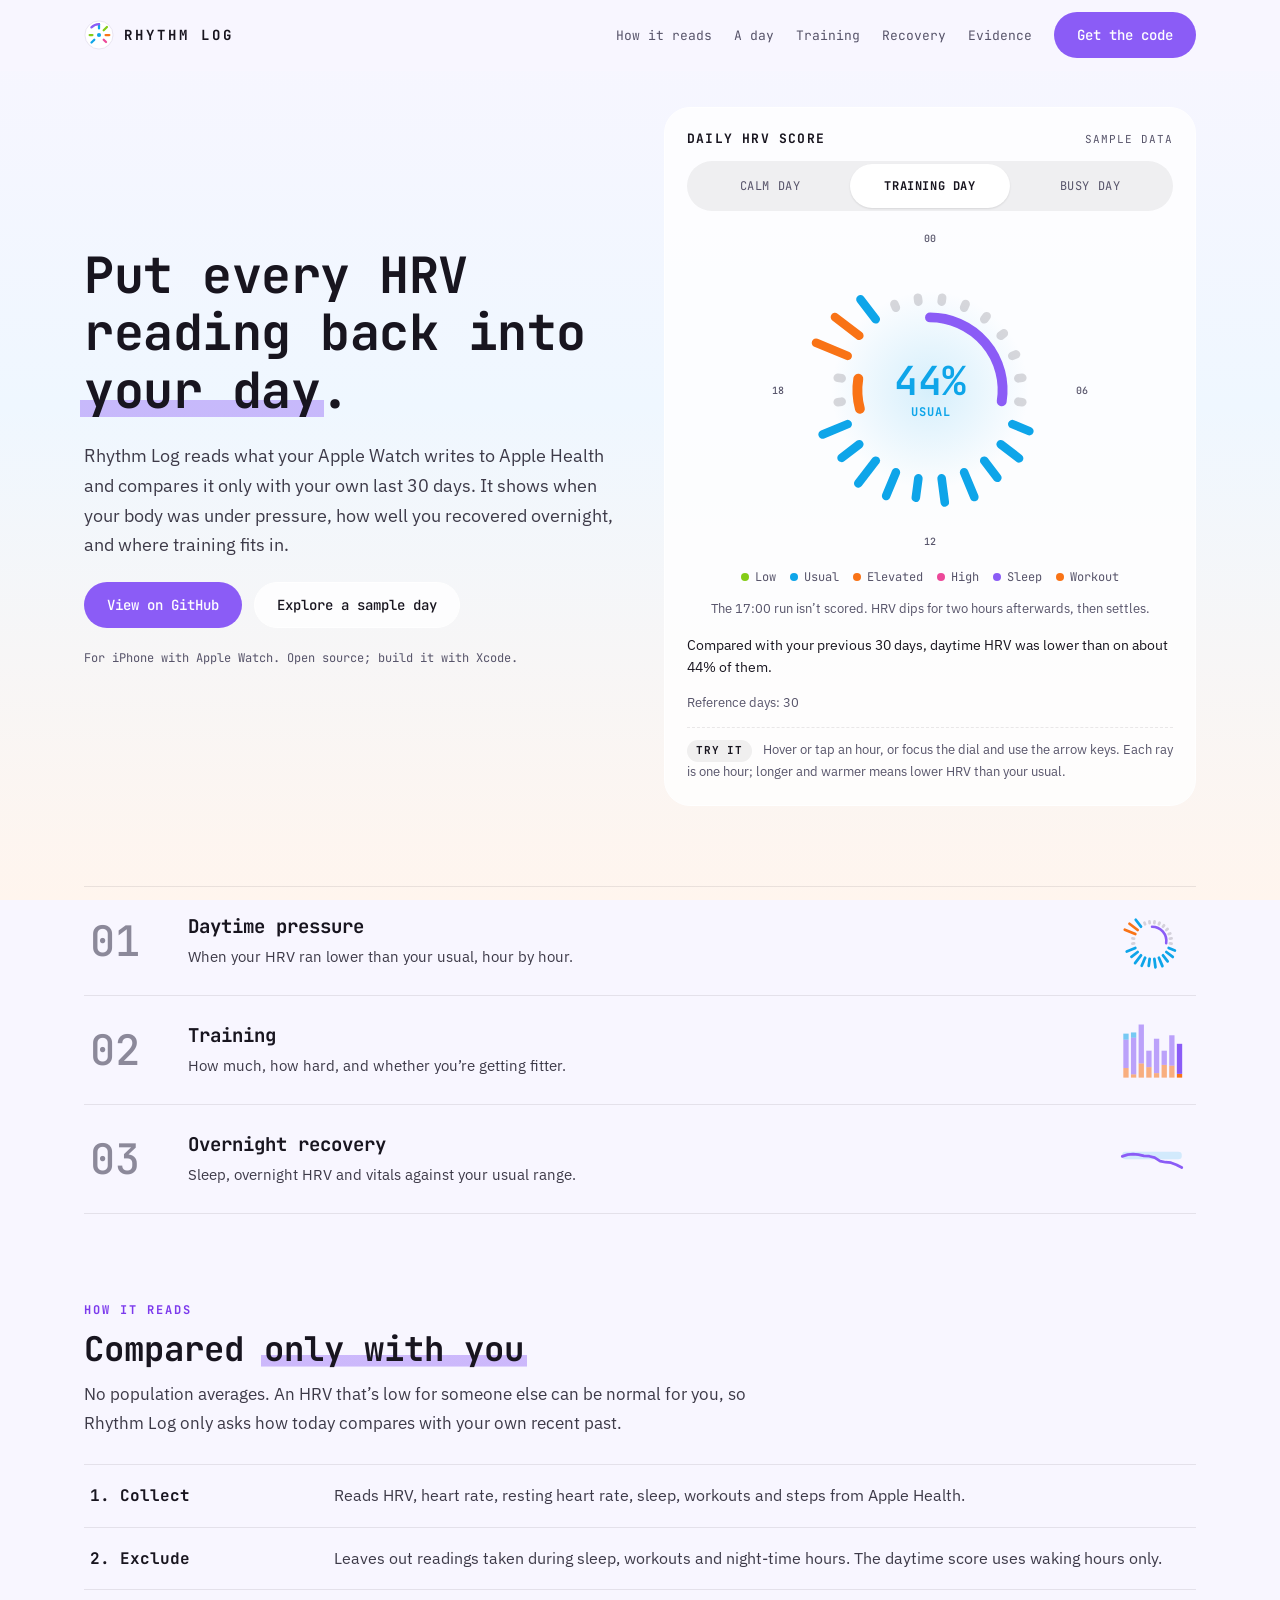
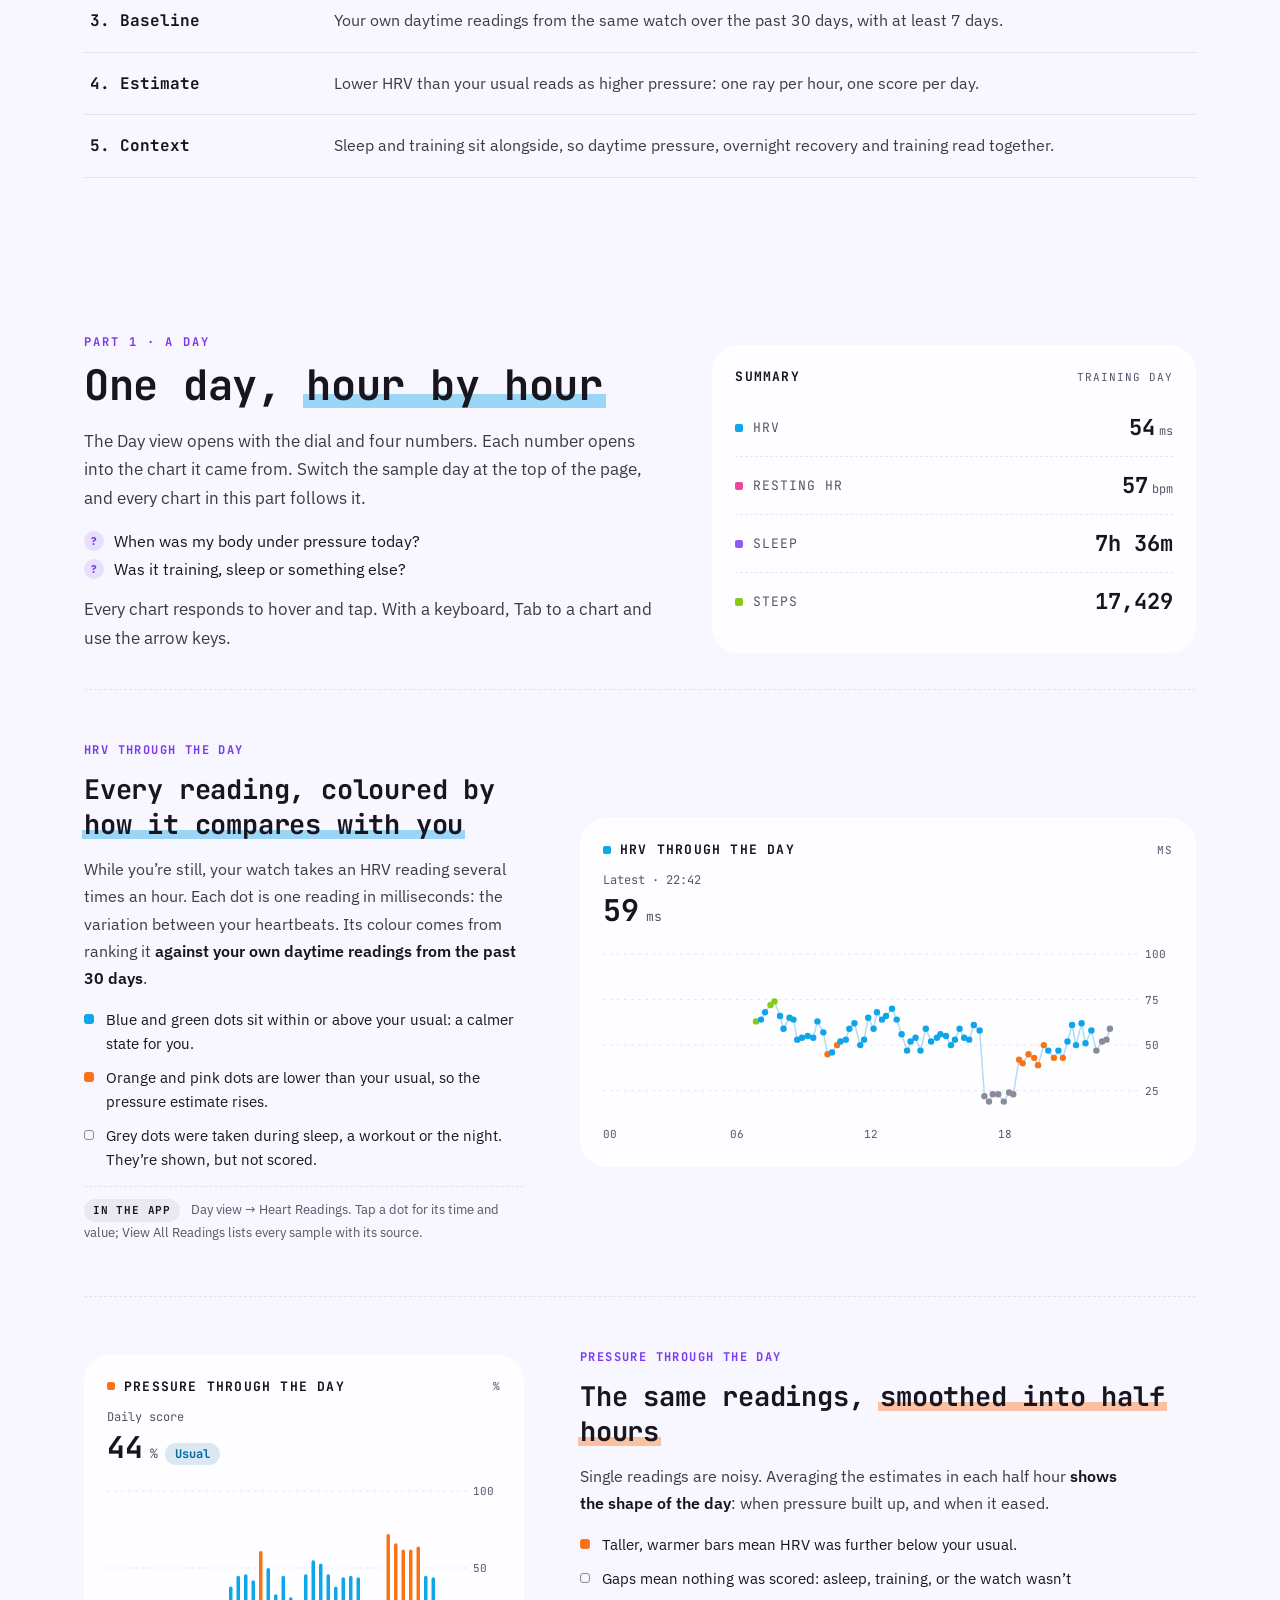
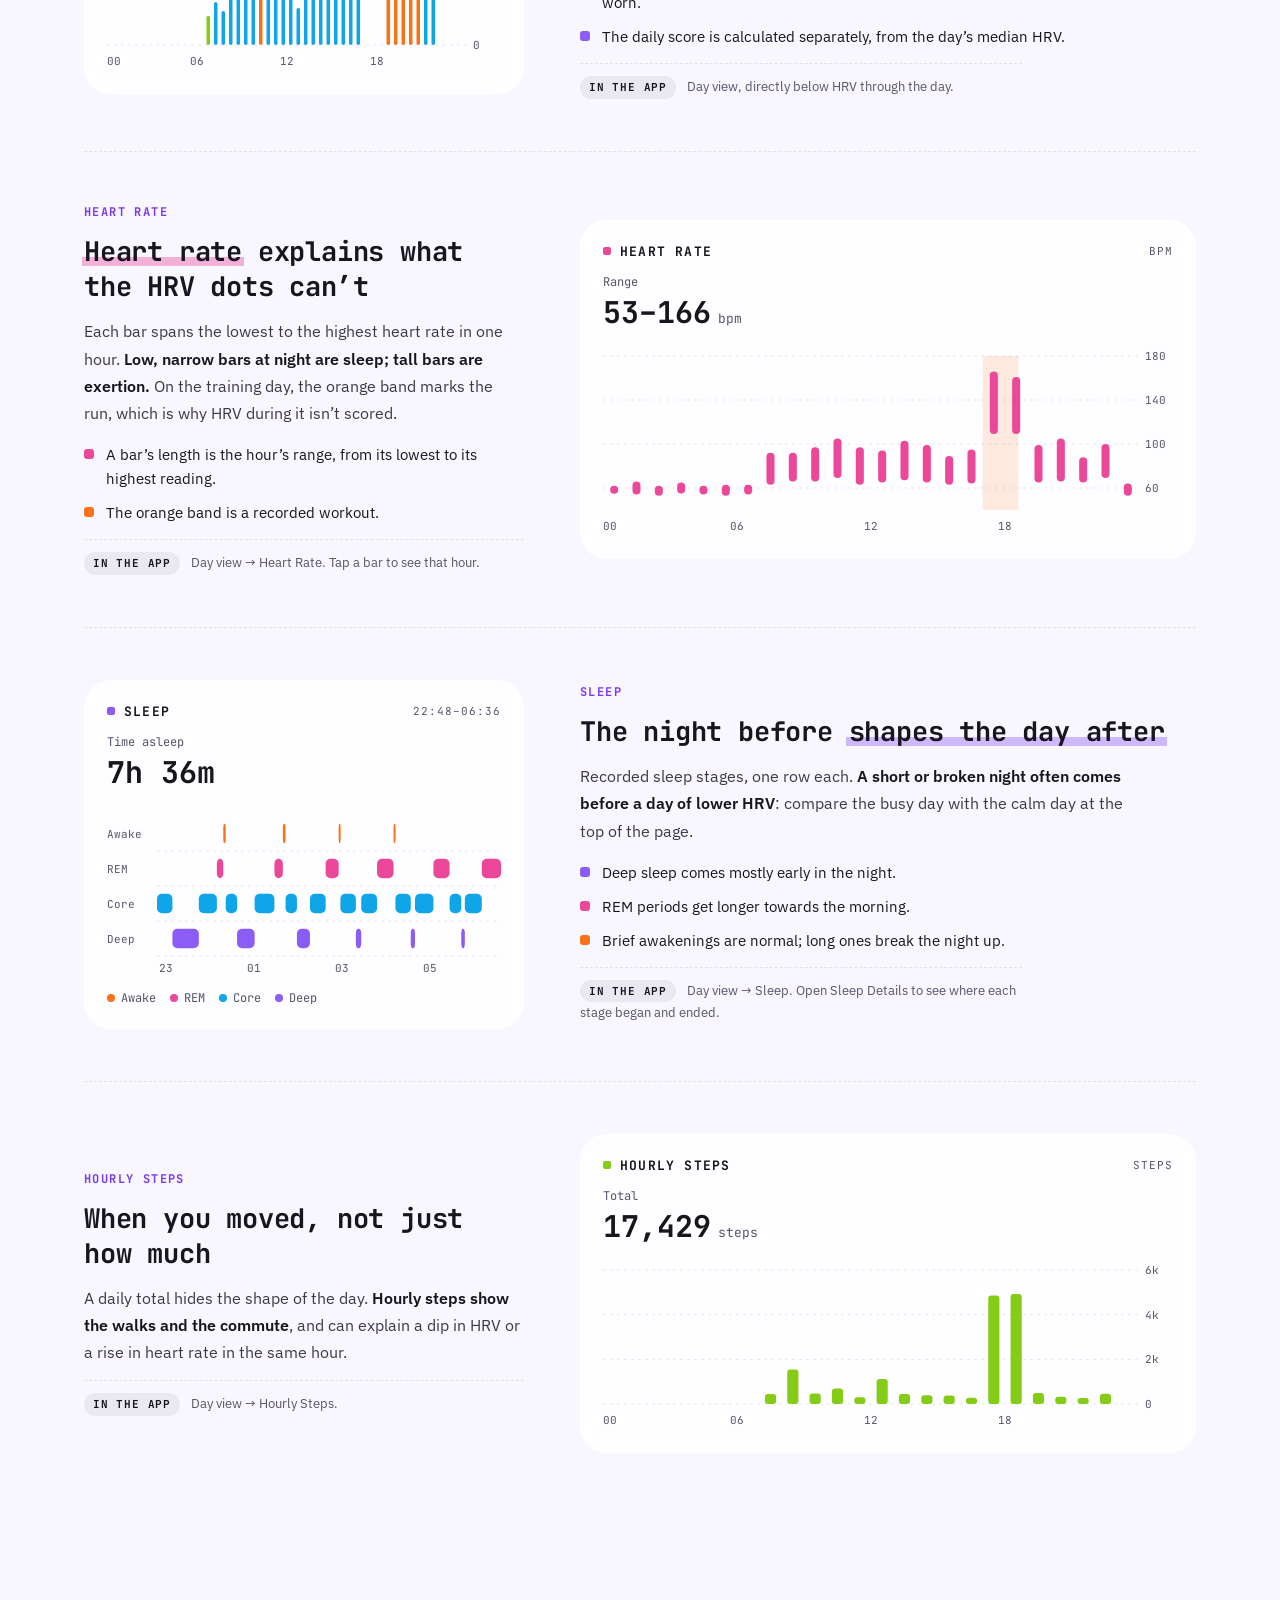
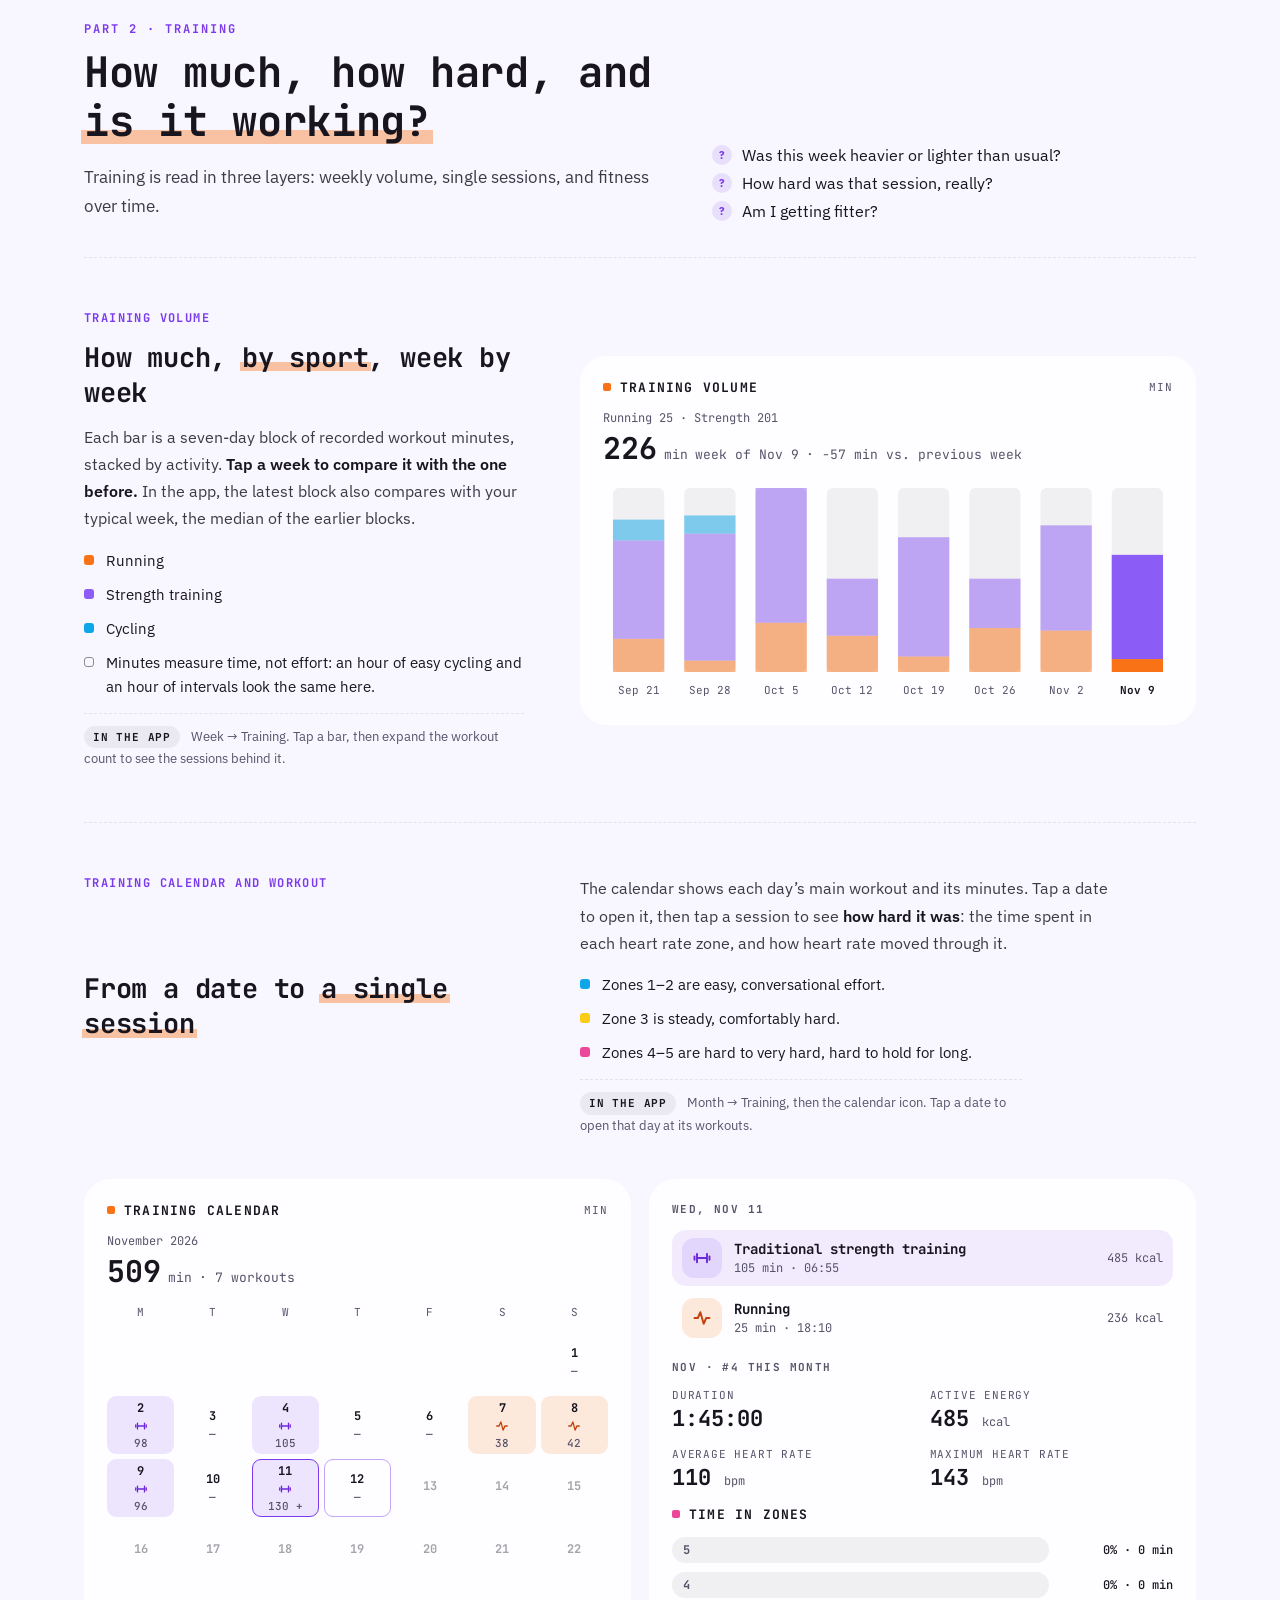
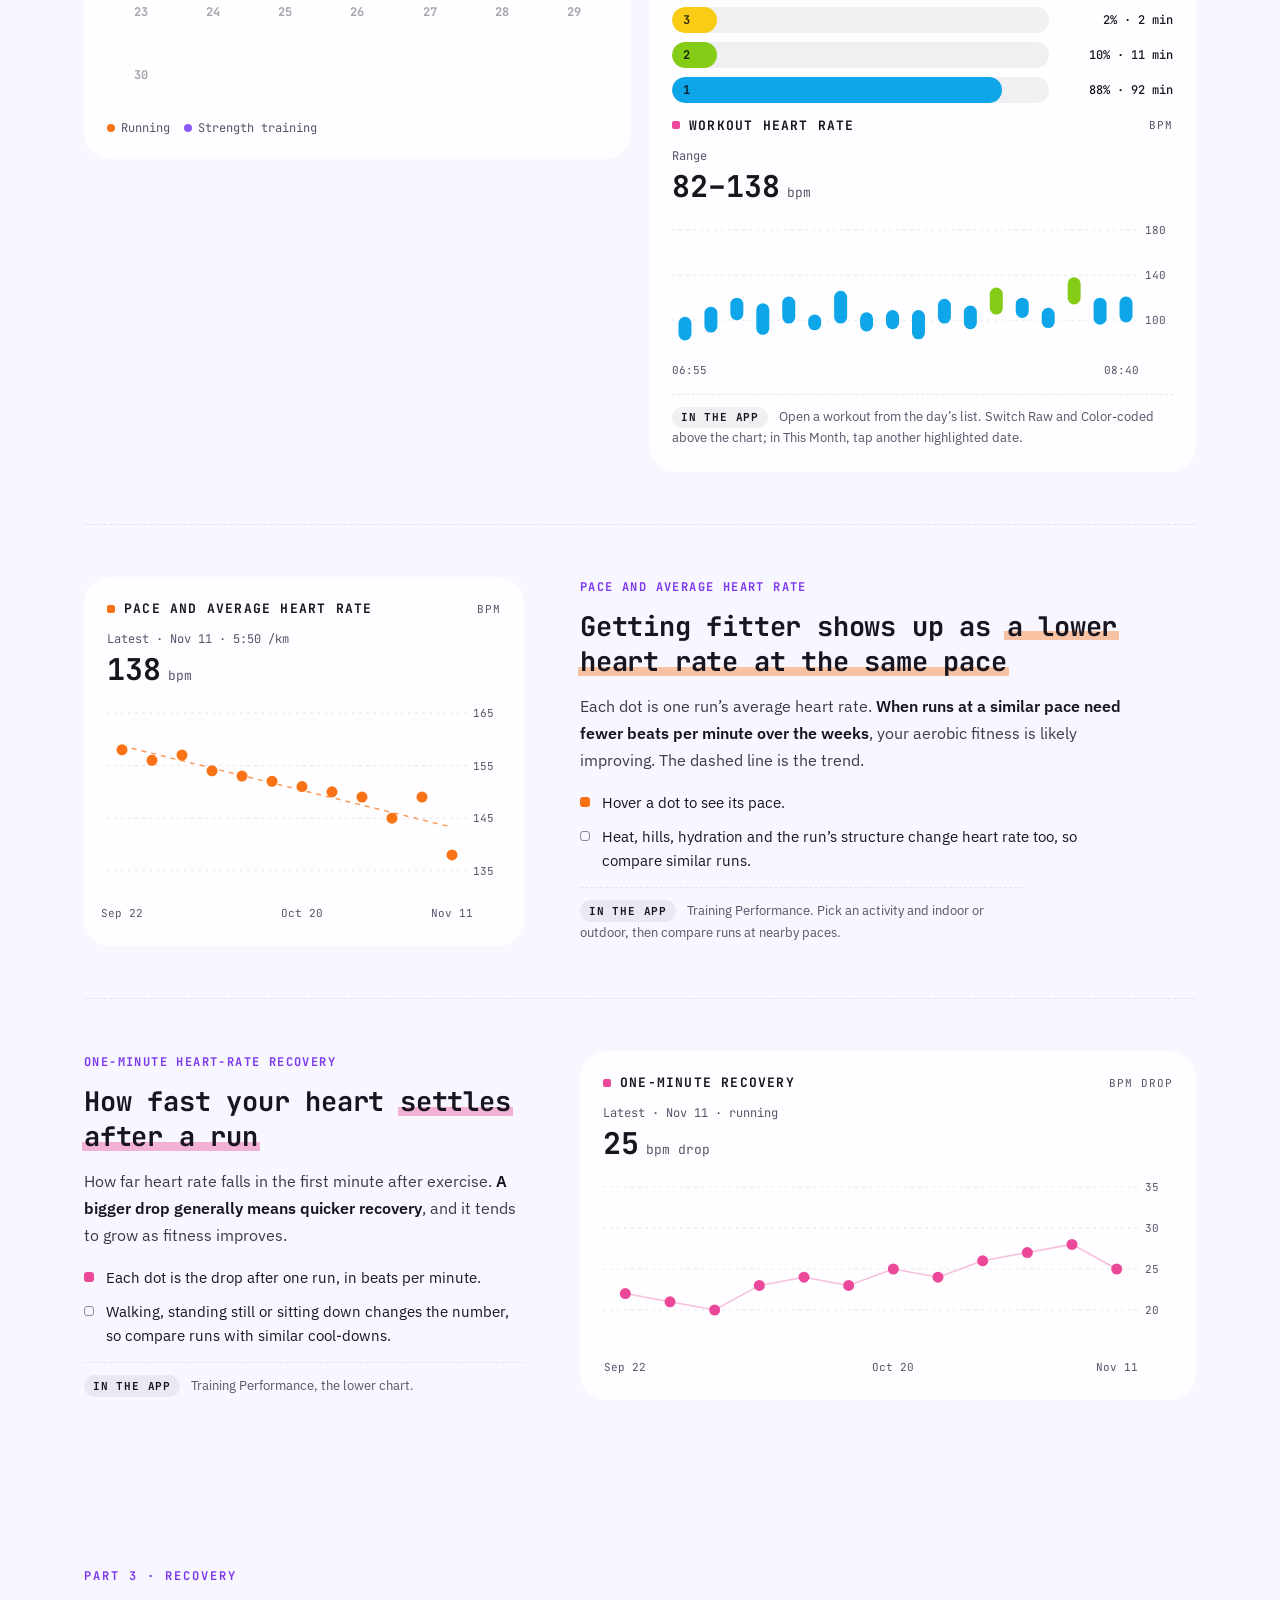
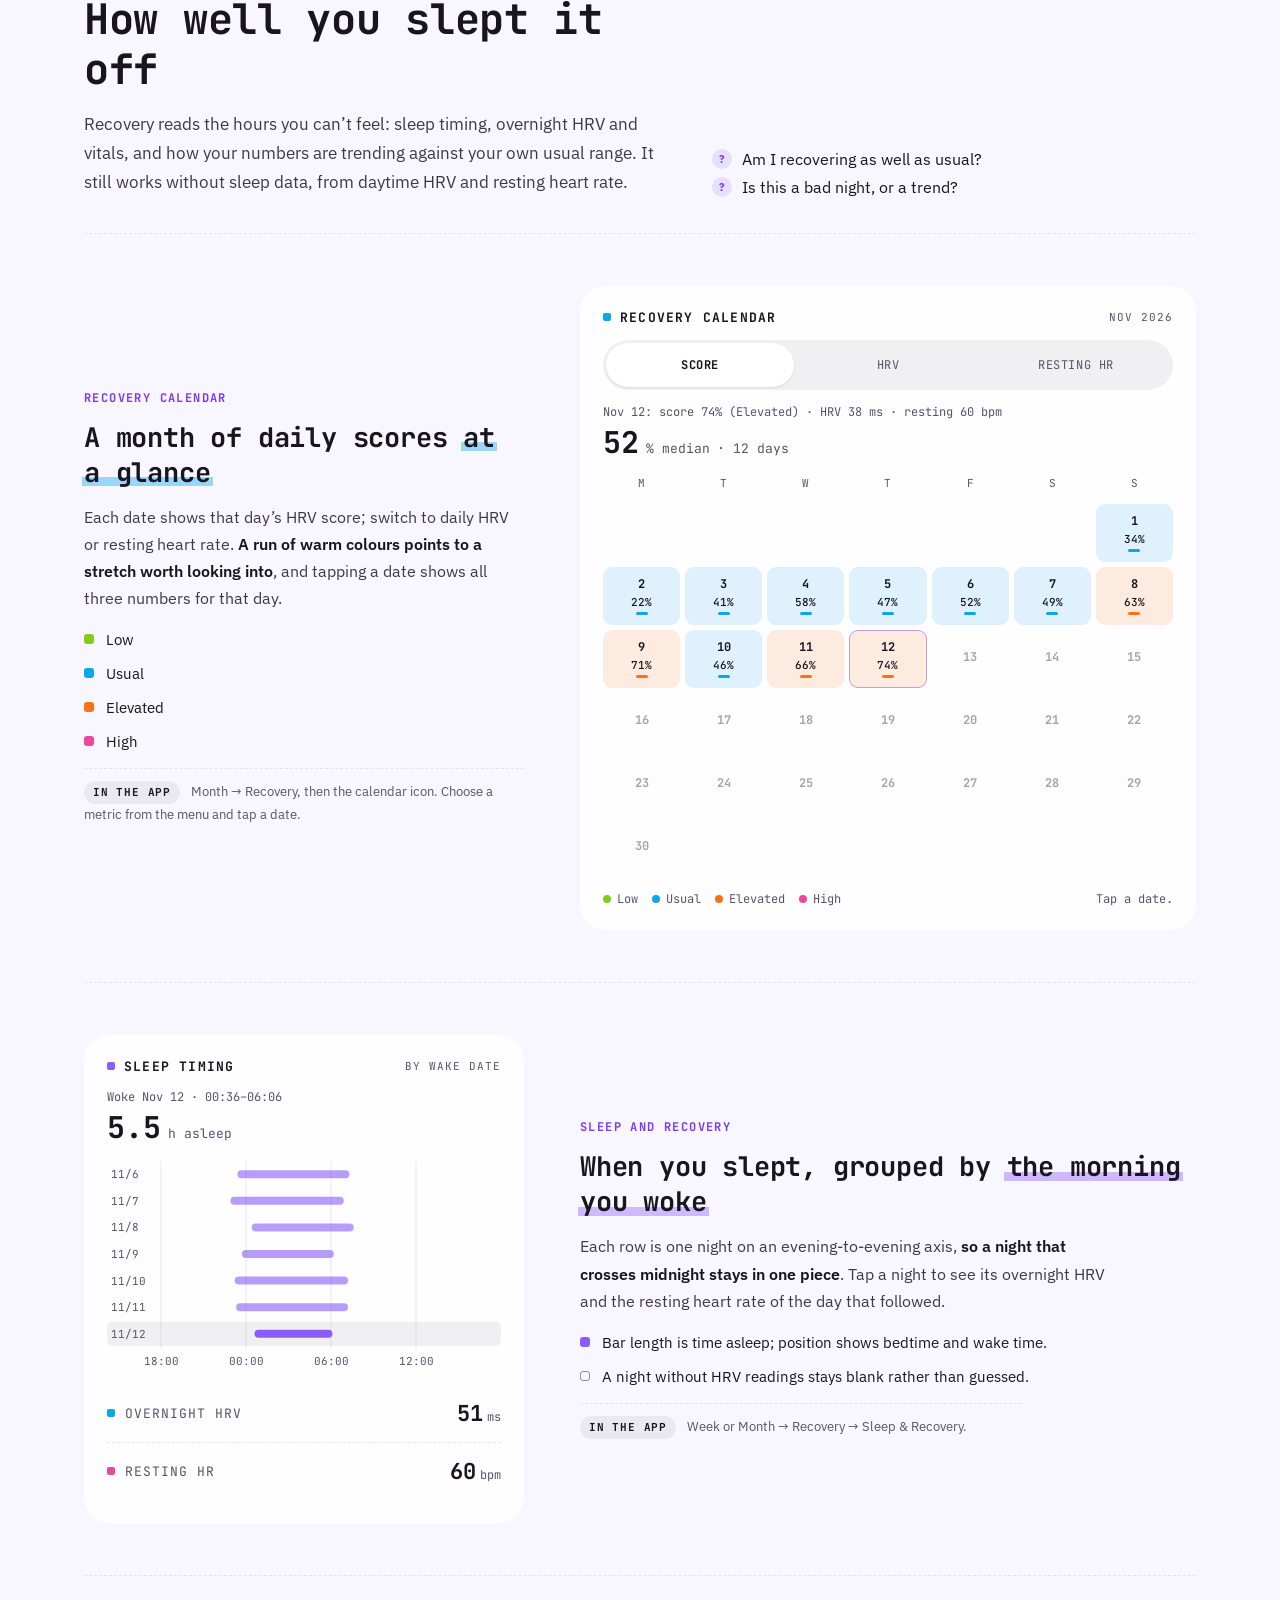
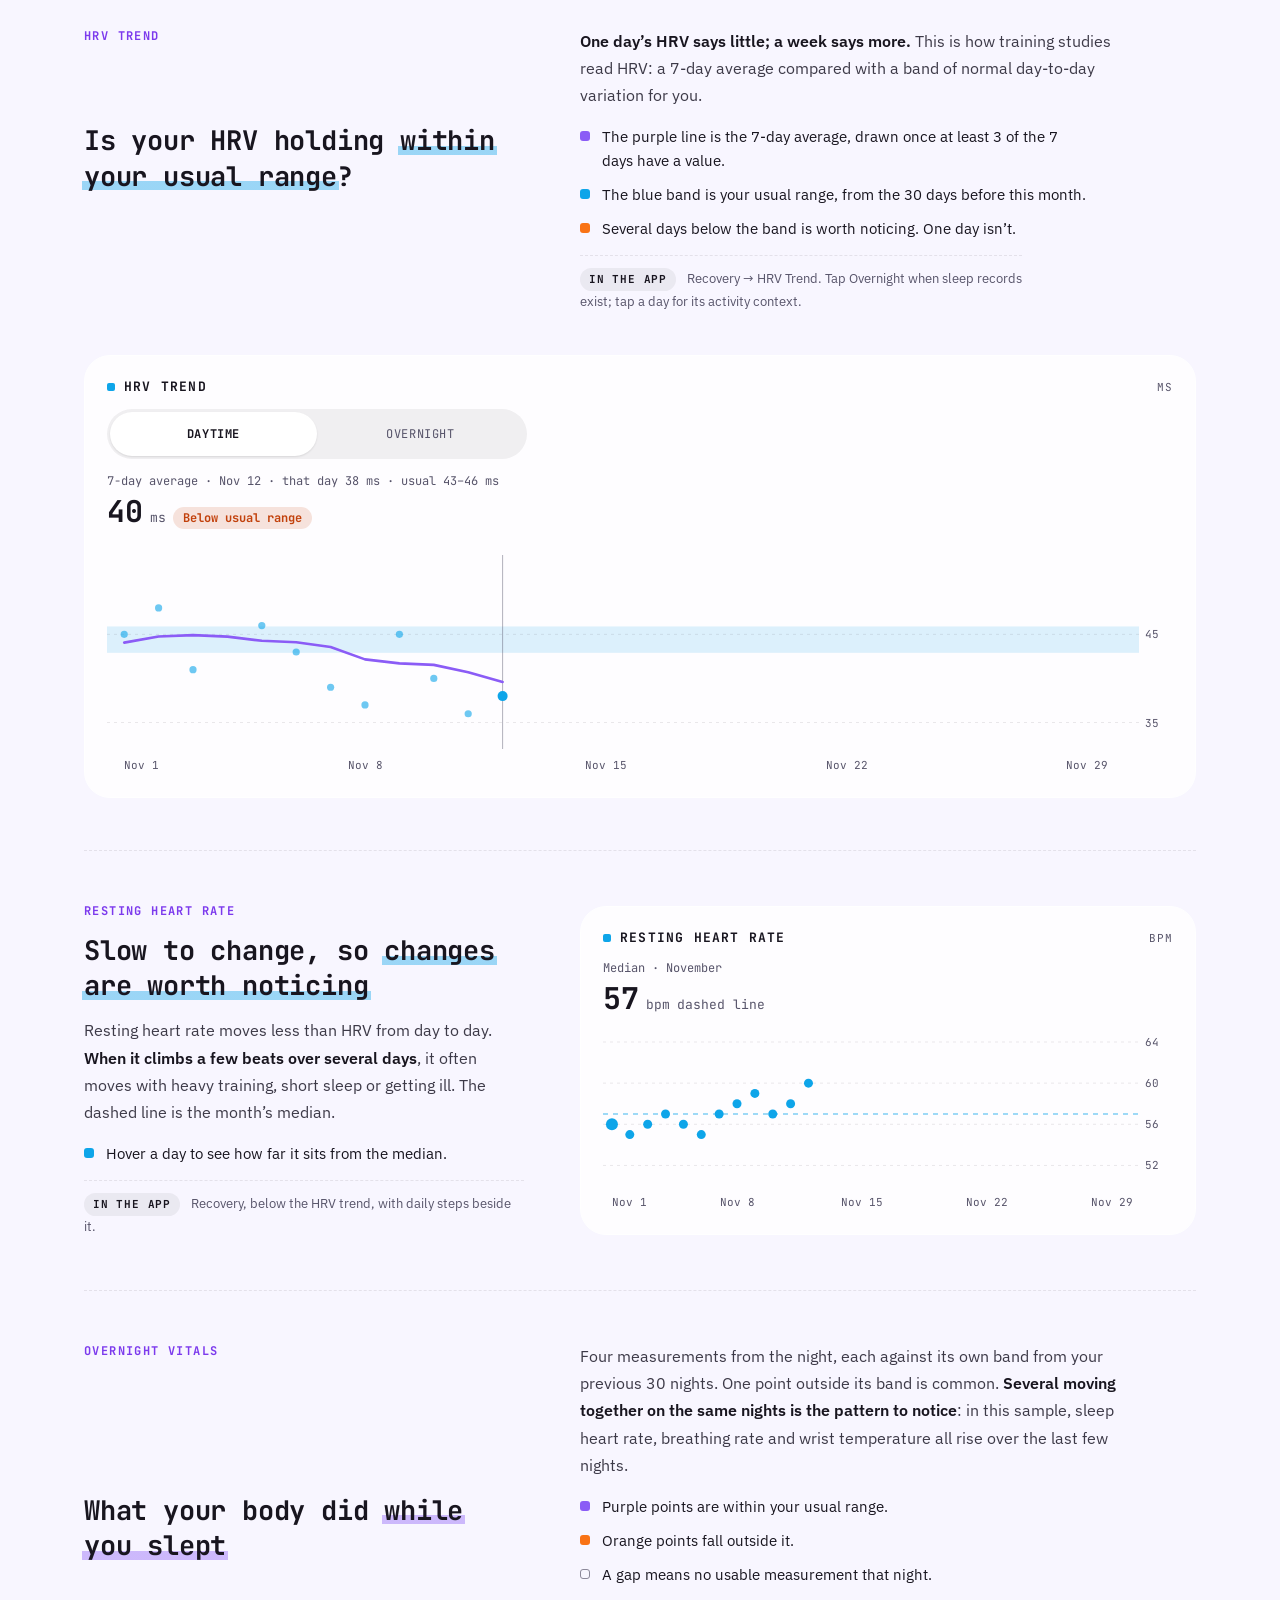
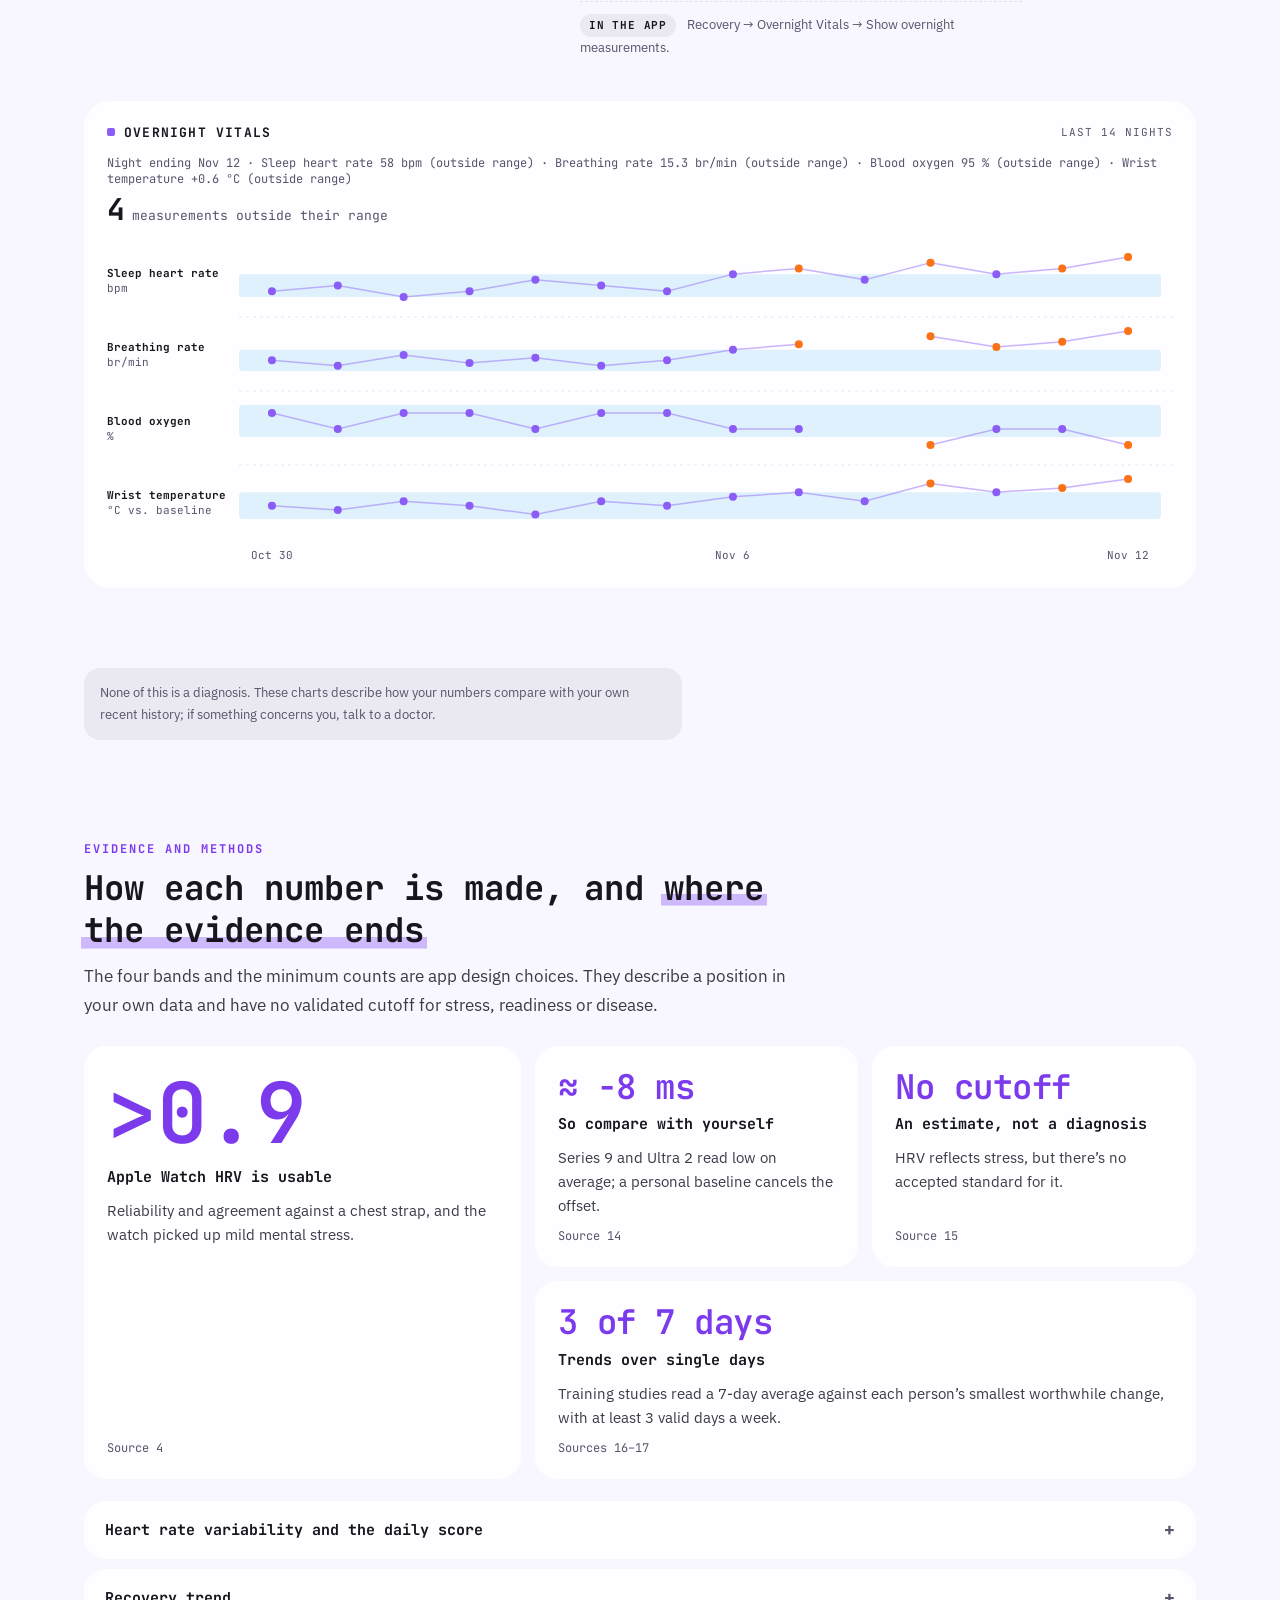
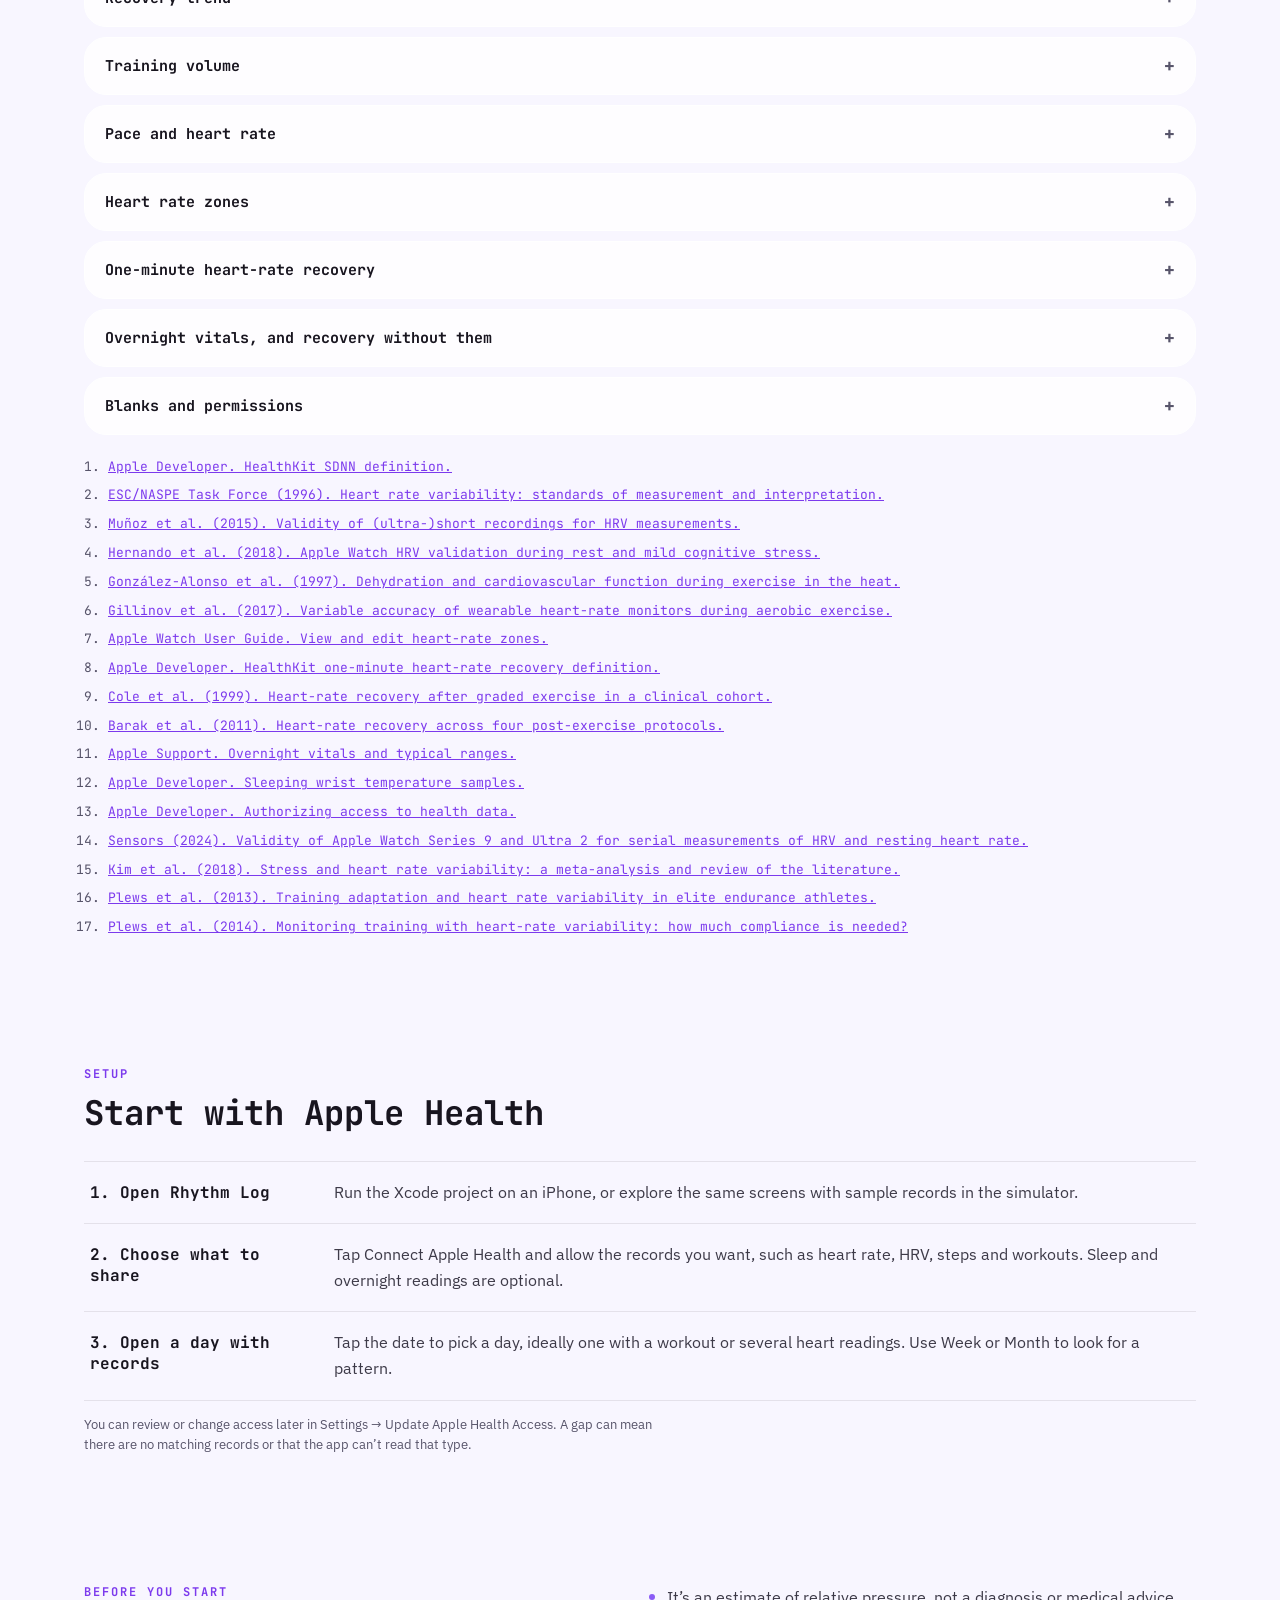
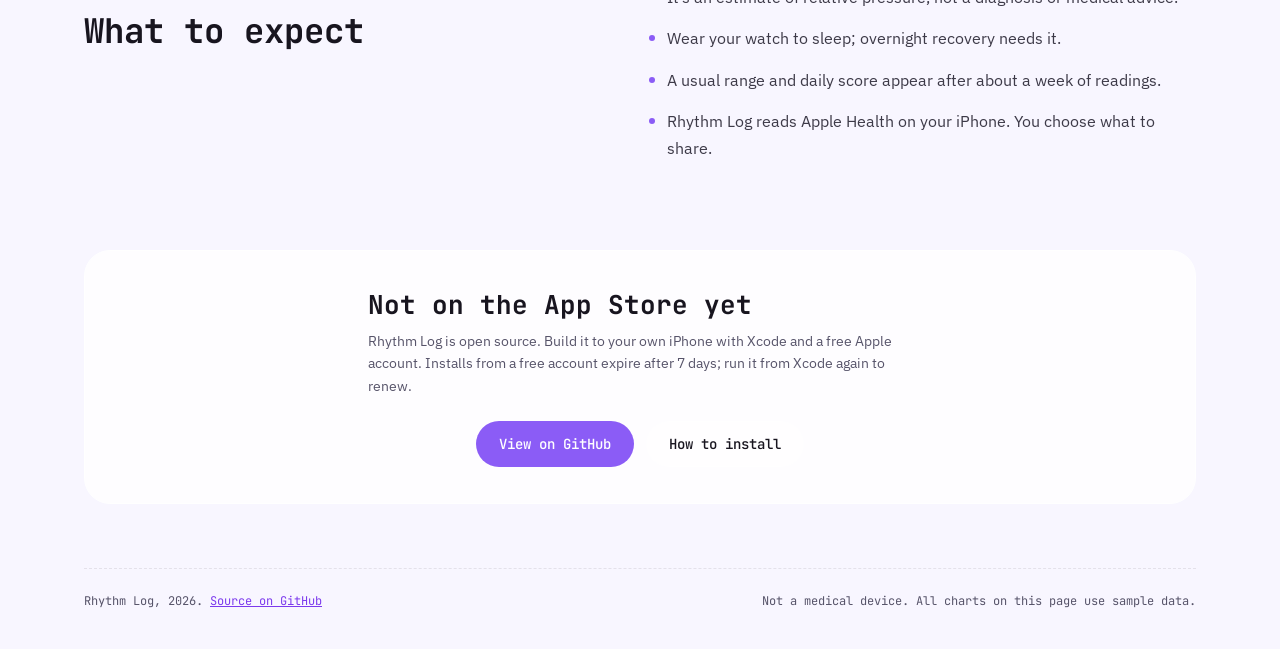
==== commit f8745fc7: "Website: clearer hierarchy, animated highlights, index with live glyphs, evidence bento Headlines ca" ====
--- a/docs/index.html
+++ b/docs/index.html
@@ -276,6 +276,75 @@
 @media (prefers-contrast: more) {
   :root { --muted: #34313F; --body: #1F1C28; --faint: #5E5A6C; --card-edge: rgba(24,21,31,0.35); --grid: rgba(24,21,31,0.25); }
 }
+
+/* ---------- Hierarchy and highlights ---------- */
+/* A marker-style underline in the chart's colour that draws in when it comes into view. */
+.hl {
+  background-image: linear-gradient(color-mix(in srgb, var(--hl, var(--accent)) 40%, transparent), color-mix(in srgb, var(--hl, var(--accent)) 40%, transparent));
+  background-repeat: no-repeat; background-position: 0 88%; background-size: 0% 0.34em;
+  -webkit-box-decoration-break: clone; box-decoration-break: clone;
+  padding: 0 0.08em; margin: 0 -0.08em;
+  transition: background-size 0.9s cubic-bezier(.2,.8,.2,1) 0.15s;
+}
+.hl.in { background-size: 100% 0.34em; }
+@media (prefers-reduced-motion: reduce) { .hl { transition: none; } }
+.copy p strong, .chapter-head p strong, .block-head p strong { color: var(--ink); font-weight: 600; }
+.chapter-head .part, .block-head .kicker { display: inline-flex; align-self: flex-start; width: fit-content; padding: 6px 12px; border-radius: 999px; background: color-mix(in srgb, var(--accent) 11%, transparent); }
+.chapter-head .qs li { font-family: var(--sans); font-size: 16px; color: var(--ink); }
+.hint b, .copy p.hint b { display: inline-block; margin-right: 8px; padding: 2px 9px; border-radius: 999px; background: var(--track); color: var(--ink); font-family: "JetBrains Mono", ui-monospace, monospace; font-size: 11px; letter-spacing: .8px; text-transform: uppercase; }
+.hint, .copy p.hint { color: var(--muted); }
+/* At a glance: the three ideas, before any chart */
+.glance { display: grid; grid-template-columns: repeat(auto-fit, minmax(240px, 1fr)); gap: 14px; margin: 0 0 24px; }
+.glance a { display: flex; flex-direction: column; gap: 8px; padding: 20px 22px; border-radius: 22px; background: var(--card); border: 1px solid var(--card-edge); border-top: 4px solid var(--c); color: var(--ink); text-decoration: none; transition: transform .2s cubic-bezier(.2,.8,.2,1), box-shadow .2s; }
+.glance a:hover { transform: translateY(-2px); box-shadow: 0 8px 24px rgba(24,21,31,0.06); }
+.glance b { font-size: 15px; letter-spacing: .4px; }
+.glance span { font-family: var(--sans); font-size: 15px; line-height: 1.55; color: var(--body); }
+.glance em { font-style: normal; font-size: 12px; font-weight: 700; color: var(--accent); margin-top: auto; }
+@media (prefers-reduced-motion: reduce) { .glance a { transition: none; } .glance a:hover { transform: none; } }
+
+/* ---------- A + B: index rows with live glyphs ---------- */
+.index { display: flex; flex-direction: column; margin: 0 0 24px; }
+.ix { display: grid; grid-template-columns: 76px minmax(0, 1fr) 72px; align-items: center; gap: 22px; padding: 20px 6px; border-top: 1px solid var(--grid); color: var(--ink); text-decoration: none; }
+.ix:last-child { border-bottom: 1px solid var(--grid); }
+.ix-n { font-size: 42px; font-weight: 500; line-height: 1; color: var(--faint); font-variant-numeric: tabular-nums; transition: color .25s; }
+.ix b { font-size: 19px; }
+.ix-t > span { display: block; margin-top: 6px; font-family: var(--sans); font-size: 15px; line-height: 1.55; color: var(--body); }
+.ix-hl { background-image: linear-gradient(color-mix(in srgb, var(--c) 40%, transparent), color-mix(in srgb, var(--c) 40%, transparent)); background-repeat: no-repeat; background-position: 0 88%; background-size: 0% 0.34em; transition: background-size .6s cubic-bezier(.2,.8,.2,1); }
+.ix:hover .ix-hl, .ix:focus-visible .ix-hl { background-size: 100% 0.34em; }
+.ix:hover .ix-n, .ix:focus-visible .ix-n { color: var(--ink); }
+.ix-g { width: 68px; height: 68px; transition: transform .35s cubic-bezier(.2,.8,.2,1); }
+.ix:hover .ix-g, .ix:focus-visible .ix-g { transform: scale(1.1); }
+@media (max-width: 560px) {
+  .ix { grid-template-columns: 44px minmax(0, 1fr) 52px; gap: 14px; }
+  .ix-n { font-size: 28px; }
+  .ix-g { width: 52px; height: 52px; }
+}
+@media (prefers-reduced-motion: reduce) { .ix-hl, .ix-g, .ix-n { transition: none; } .ix:hover .ix-g { transform: none; } }
+
+/* ---------- B: steps as numbered rows, no boxes ---------- */
+.steps, .setup { display: flex; flex-direction: column; gap: 0; }
+.steps li, .setup li { display: grid; grid-template-columns: 220px minmax(0, 1fr); gap: 24px; align-items: baseline; background: none; border: 0; border-top: 1px solid var(--grid); border-radius: 0; padding: 18px 6px; }
+.steps li:last-child, .setup li:last-child { border-bottom: 1px solid var(--grid); }
+.steps li b, .setup li b { font-size: 16px; color: var(--ink); }
+.steps li span, .setup li span { font-size: 16px; }
+@media (max-width: 700px) { .steps li, .setup li { grid-template-columns: minmax(0, 1fr); gap: 6px; } }
+
+/* Part labels: plain text, no pill */
+.chapter-head .part, .block-head .kicker { padding: 0; background: none; }
+
+/* ---------- C: evidence facts as an asymmetric bento with one big stat each ---------- */
+.facts { display: grid; grid-template-columns: minmax(0, 1.35fr) repeat(2, minmax(0, 1fr)); grid-auto-rows: auto; gap: 14px; margin-bottom: 22px; }
+.fact { background: var(--card); border: 1px solid var(--card-edge); border-radius: 22px; padding: 22px; display: flex; flex-direction: column; gap: 10px; }
+.fact.big { grid-row: span 2; justify-content: flex-end; }
+.fact.wide { grid-column: span 2; }
+.fact-n { font-size: 34px; font-weight: 600; line-height: 1.05; letter-spacing: -0.5px; color: var(--accent); font-variant-numeric: tabular-nums; }
+.fact.big .fact-n { font-size: clamp(56px, 7vw, 84px); }
+.fact h3 { margin: 0; font-size: 15px; line-height: 1.45; }
+.fact p { margin: 0; font-family: var(--sans); font-size: 15px; line-height: 1.6; color: var(--body); }
+.fact cite { font-style: normal; font-size: 12px; color: var(--muted); margin-top: auto; }
+@media (max-width: 880px) { .facts { grid-template-columns: repeat(2, minmax(0, 1fr)); } .fact.big { grid-row: auto; grid-column: 1 / -1; } }
+@media (max-width: 560px) { .fact.wide { grid-column: auto; } }
+@media (max-width: 560px) { .facts { grid-template-columns: minmax(0, 1fr); } }
 </style>
 </head>
 <body>
@@ -300,7 +369,7 @@
   <main id="top" tabindex="-1">
     <section class="hero">
       <div class="hero-copy">
-        <h1>Put every HRV reading back into your day.</h1>
+        <h1>Put every HRV reading back into <span class="hl" style="--hl: var(--violet)">your day</span>.</h1>
         <p class="lead">Rhythm Log reads what your Apple Watch writes to Apple Health and compares it only with your own last 30 days. It shows when your body was under pressure, how well you recovered overnight, and where training fits in.</p>
         <div style="display:flex;flex-wrap:wrap;gap:12px">
           <a class="btn btn-primary" href="https://github.com/yihui-Xiong/rhythm-log">View on GitHub</a>
@@ -328,14 +397,32 @@
         <p class="note" id="dayCaption" style="text-align:center"></p>
         <p class="note" id="scoreMeaning" style="font-size:14px;line-height:1.6;color:var(--ink);align-self:stretch"></p>
         <p class="note" style="align-self:stretch">Reference days: 30</p>
-        <p class="note" style="text-align:center">Hover or tap an hour, or focus the dial and use the arrow keys. Each ray is one hour; longer and warmer means lower HRV than your usual.</p>
+        <p class="hint" style="align-self:stretch"><b>Try it</b> Hover or tap an hour, or focus the dial and use the arrow keys. Each ray is one hour; longer and warmer means lower HRV than your usual.</p>
       </div>
     </section>
+
+    <nav class="index" aria-label="What Rhythm Log shows">
+      <a class="ix" href="#day" style="--c: var(--sky)">
+        <span class="ix-n">01</span>
+        <span class="ix-t"><b><span class="ix-hl">Daytime pressure</span></b><span>When your HRV ran lower than your usual, hour by hour.</span></span>
+        <svg class="ix-g" id="glyphDay" viewBox="0 0 64 64" aria-hidden="true"></svg>
+      </a>
+      <a class="ix" href="#training" style="--c: var(--tangerine)">
+        <span class="ix-n">02</span>
+        <span class="ix-t"><b><span class="ix-hl">Training</span></b><span>How much, how hard, and whether you’re getting fitter.</span></span>
+        <svg class="ix-g" id="glyphTrain" viewBox="0 0 64 64" aria-hidden="true"></svg>
+      </a>
+      <a class="ix" href="#recovery" style="--c: var(--violet)">
+        <span class="ix-n">03</span>
+        <span class="ix-t"><b><span class="ix-hl">Overnight recovery</span></b><span>Sleep, overnight HRV and vitals against your usual range.</span></span>
+        <svg class="ix-g" id="glyphRec" viewBox="0 0 64 64" aria-hidden="true"></svg>
+      </a>
+    </nav>
 
     <section class="block" id="how">
       <div class="block-head">
         <span class="kicker">How it reads</span>
-        <h2>Compared only with you</h2>
+        <h2>Compared <span class="hl" style="--hl: var(--violet)">only with you</span></h2>
         <p>No population averages. An HRV that’s low for someone else can be normal for you, so Rhythm Log only asks how today compares with your own recent past.</p>
       </div>
       <ol class="steps">
@@ -351,7 +438,7 @@
       <div class="chapter-head">
         <div>
           <span class="part">Part 1 · A day</span>
-          <h2>One day, from a single reading to the whole picture</h2>
+          <h2>One day, <span class="hl" style="--hl: var(--sky)">hour by hour</span></h2>
           <p>The Day view opens with the dial and four numbers. Each number opens into the chart it came from. Switch the sample day at the top of the page, and every chart in this part follows it.</p>
           <ul class="qs">
             <li>When was my body under pressure today?</li>
@@ -368,8 +455,8 @@
       <article class="feature">
         <div class="copy">
           <span class="label">HRV through the day</span>
-          <h3>Every reading, coloured by how it compares with you</h3>
-          <p>While you’re still, your watch takes an HRV reading several times an hour. Each dot is one reading in milliseconds: the variation between your heartbeats. Its colour comes from ranking it against your own daytime readings from the past 30 days.</p>
+          <h3>Every reading, coloured by <span class="hl" style="--hl: var(--sky)">how it compares with you</span></h3>
+          <p>While you’re still, your watch takes an HRV reading several times an hour. Each dot is one reading in milliseconds: the variation between your heartbeats. Its colour comes from ranking it <strong>against your own daytime readings from the past 30 days</strong>.</p>
           <ul class="read"><li><i style="background:var(--sky)"></i><span>Blue and green dots sit within or above your usual: a calmer state for you.</span></li><li><i style="background:var(--tangerine)"></i><span>Orange and pink dots are lower than your usual, so the pressure estimate rises.</span></li><li><i class="none"></i><span>Grey dots were taken during sleep, a workout or the night. They’re shown, but not scored.</span></li></ul>
           <p class="hint"><b>In the app</b> Day view → Heart Readings. Tap a dot for its time and value; View All Readings lists every sample with its source.</p>
         </div>
@@ -382,8 +469,8 @@
       <article class="feature flip">
         <div class="copy">
           <span class="label">Pressure through the day</span>
-          <h3>The same readings, smoothed into half hours</h3>
-          <p>Single readings are noisy. Averaging the estimates in each half hour shows the shape of the day: when pressure built up, and when it eased.</p>
+          <h3>The same readings, <span class="hl" style="--hl: var(--tangerine)">smoothed into half hours</span></h3>
+          <p>Single readings are noisy. Averaging the estimates in each half hour <strong>shows the shape of the day</strong>: when pressure built up, and when it eased.</p>
           <ul class="read"><li><i style="background:var(--tangerine)"></i><span>Taller, warmer bars mean HRV was further below your usual.</span></li><li><i class="none"></i><span>Gaps mean nothing was scored: asleep, training, or the watch wasn’t worn.</span></li><li><i style="background:var(--violet)"></i><span>The daily score is calculated separately, from the day’s median HRV.</span></li></ul>
           <p class="hint"><b>In the app</b> Day view, directly below HRV through the day.</p>
         </div>
@@ -396,8 +483,8 @@
       <article class="feature">
         <div class="copy">
           <span class="label">Heart rate</span>
-          <h3>Heart rate explains what the HRV dots can’t</h3>
-          <p>Each bar spans the lowest to the highest heart rate in one hour. Low, narrow bars at night are sleep; tall bars are exertion. On the training day, the orange band marks the run, which is why HRV during it isn’t scored.</p>
+          <h3><span class="hl" style="--hl: var(--pink)">Heart rate</span> explains what the HRV dots can’t</h3>
+          <p>Each bar spans the lowest to the highest heart rate in one hour. <strong>Low, narrow bars at night are sleep; tall bars are exertion.</strong> On the training day, the orange band marks the run, which is why HRV during it isn’t scored.</p>
           <ul class="read"><li><i style="background:var(--pink)"></i><span>A bar’s length is the hour’s range, from its lowest to its highest reading.</span></li><li><i style="background:var(--tangerine)"></i><span>The orange band is a recorded workout.</span></li></ul>
           <p class="hint"><b>In the app</b> Day view → Heart Rate. Tap a bar to see that hour.</p>
         </div>
@@ -410,8 +497,8 @@
       <article class="feature flip">
         <div class="copy">
           <span class="label">Sleep</span>
-          <h3>The night before shapes the day after</h3>
-          <p>Recorded sleep stages, one row each. A short or broken night often comes before a day of lower HRV: compare the busy day with the calm day at the top of the page.</p>
+          <h3>The night before <span class="hl" style="--hl: var(--violet)">shapes the day after</span></h3>
+          <p>Recorded sleep stages, one row each. <strong>A short or broken night often comes before a day of lower HRV</strong>: compare the busy day with the calm day at the top of the page.</p>
           <ul class="read"><li><i style="background:var(--violet)"></i><span>Deep sleep comes mostly early in the night.</span></li><li><i style="background:var(--pink)"></i><span>REM periods get longer towards the morning.</span></li><li><i style="background:var(--tangerine)"></i><span>Brief awakenings are normal; long ones break the night up.</span></li></ul>
           <p class="hint"><b>In the app</b> Day view → Sleep. Open Sleep Details to see where each stage began and ended.</p>
         </div>
@@ -425,8 +512,8 @@
       <article class="feature">
         <div class="copy">
           <span class="label">Hourly steps</span>
-          <h3>When you moved, not just how much</h3>
-          <p>A daily total hides the shape of the day. Hourly steps show the walks and the commute, and can explain a dip in HRV or a rise in heart rate in the same hour.</p>
+          <h3>When you moved, <span class="hl" style="--hl: var(--lime)">not just how much</span></h3>
+          <p>A daily total hides the shape of the day. <strong>Hourly steps show the walks and the commute</strong>, and can explain a dip in HRV or a rise in heart rate in the same hour.</p>
           
           <p class="hint"><b>In the app</b> Day view → Hourly Steps.</p>
         </div>
@@ -442,7 +529,7 @@
       <div class="chapter-head">
         <div>
           <span class="part">Part 2 · Training</span>
-          <h2>How much you trained, what each session did, and whether it’s working</h2>
+          <h2>How much, how hard, and <span class="hl" style="--hl: var(--tangerine)">is it working?</span></h2>
           <p>Training is read in three layers: weekly volume, single sessions, and fitness over time.</p>
         </div>
         <ul class="qs">
@@ -455,8 +542,8 @@
       <article class="feature">
         <div class="copy">
           <span class="label">Training volume</span>
-          <h3>How much, by sport, week by week</h3>
-          <p>Each bar is a seven-day block of recorded workout minutes, stacked by activity. Tap a week to compare it with the one before. In the app, the latest block also compares with your typical week, the median of the earlier blocks.</p>
+          <h3>How much, <span class="hl" style="--hl: var(--tangerine)">by sport</span>, week by week</h3>
+          <p>Each bar is a seven-day block of recorded workout minutes, stacked by activity. <strong>Tap a week to compare it with the one before.</strong> In the app, the latest block also compares with your typical week, the median of the earlier blocks.</p>
           <ul class="read"><li><i style="background:var(--tangerine)"></i><span>Running</span></li><li><i style="background:var(--violet)"></i><span>Strength training</span></li><li><i style="background:var(--sky)"></i><span>Cycling</span></li><li><i class="none"></i><span>Minutes measure time, not effort: an hour of easy cycling and an hour of intervals look the same here.</span></li></ul>
           <p class="hint"><b>In the app</b> Week → Training. Tap a bar, then expand the workout count to see the sessions behind it.</p>
         </div>
@@ -469,8 +556,8 @@
       <article class="feature wide">
         <div class="copy">
           <span class="label">Training calendar and workout</span>
-          <h3>From a date to a single session</h3>
-          <p>The calendar shows each day’s main workout and its minutes. Tap a date to open it, then tap a session to see how hard it was: the time spent in each heart rate zone, and how heart rate moved through it.</p>
+          <h3>From a date to <span class="hl" style="--hl: var(--tangerine)">a single session</span></h3>
+          <p>The calendar shows each day’s main workout and its minutes. Tap a date to open it, then tap a session to see <strong>how hard it was</strong>: the time spent in each heart rate zone, and how heart rate moved through it.</p>
           <ul class="read">
             <li><i style="background:var(--sky)"></i><span>Zones 1–2 are easy, conversational effort.</span></li>
             <li><i style="background:var(--straw)"></i><span>Zone 3 is steady, comfortably hard.</span></li>
@@ -492,8 +579,8 @@
       <article class="feature flip">
         <div class="copy">
           <span class="label">Pace and average heart rate</span>
-          <h3>Getting fitter shows up as a lower heart rate at the same pace</h3>
-          <p>Each dot is one run’s average heart rate. When runs at a similar pace need fewer beats per minute over the weeks, your aerobic fitness is likely improving. The dashed line is the trend.</p>
+          <h3>Getting fitter shows up as <span class="hl" style="--hl: var(--tangerine)">a lower heart rate at the same pace</span></h3>
+          <p>Each dot is one run’s average heart rate. <strong>When runs at a similar pace need fewer beats per minute over the weeks</strong>, your aerobic fitness is likely improving. The dashed line is the trend.</p>
           <ul class="read"><li><i style="background:var(--tangerine)"></i><span>Hover a dot to see its pace.</span></li><li><i class="none"></i><span>Heat, hills, hydration and the run’s structure change heart rate too, so compare similar runs.</span></li></ul>
           <p class="hint"><b>In the app</b> Training Performance. Pick an activity and indoor or outdoor, then compare runs at nearby paces.</p>
         </div>
@@ -506,8 +593,8 @@
       <article class="feature">
         <div class="copy">
           <span class="label">One-minute heart-rate recovery</span>
-          <h3>How fast your heart settles after a run</h3>
-          <p>How far heart rate falls in the first minute after exercise. A bigger drop generally means quicker recovery, and it tends to grow as fitness improves.</p>
+          <h3>How fast your heart <span class="hl" style="--hl: var(--pink)">settles after a run</span></h3>
+          <p>How far heart rate falls in the first minute after exercise. <strong>A bigger drop generally means quicker recovery</strong>, and it tends to grow as fitness improves.</p>
           <ul class="read"><li><i style="background:var(--pink)"></i><span>Each dot is the drop after one run, in beats per minute.</span></li><li><i class="none"></i><span>Walking, standing still or sitting down changes the number, so compare runs with similar cool-downs.</span></li></ul>
           <p class="hint"><b>In the app</b> Training Performance, the lower chart.</p>
         </div>
@@ -523,7 +610,7 @@
       <div class="chapter-head">
         <div>
           <span class="part">Part 3 · Recovery</span>
-          <h2>How well you slept it off, night by night and across weeks</h2>
+          <h2>How well you <span class="hl" style="--hl: var(--violet)">slept it off</span></h2>
           <p>Recovery reads the hours you can’t feel: sleep timing, overnight HRV and vitals, and how your numbers are trending against your own usual range. It still works without sleep data, from daytime HRV and resting heart rate.</p>
         </div>
         <ul class="qs">
@@ -535,8 +622,8 @@
       <article class="feature">
         <div class="copy">
           <span class="label">Recovery calendar</span>
-          <h3>A month of daily scores at a glance</h3>
-          <p>Each date shows that day’s HRV score; switch to daily HRV or resting heart rate. A run of warm colours points to a stretch worth looking into, and tapping a date shows all three numbers for that day.</p>
+          <h3>A month of daily scores <span class="hl" style="--hl: var(--sky)">at a glance</span></h3>
+          <p>Each date shows that day’s HRV score; switch to daily HRV or resting heart rate. <strong>A run of warm colours points to a stretch worth looking into</strong>, and tapping a date shows all three numbers for that day.</p>
           <ul class="read"><li><i style="background:var(--lime)"></i><span>Low</span></li><li><i style="background:var(--sky)"></i><span>Usual</span></li><li><i style="background:var(--tangerine)"></i><span>Elevated</span></li><li><i style="background:var(--pink)"></i><span>High</span></li></ul>
           <p class="hint"><b>In the app</b> Month → Recovery, then the calendar icon. Choose a metric from the menu and tap a date.</p>
         </div>
@@ -552,8 +639,8 @@
       <article class="feature flip">
         <div class="copy">
           <span class="label">Sleep and recovery</span>
-          <h3>When you slept, grouped by the morning you woke</h3>
-          <p>Each row is one night on an evening-to-evening axis, so a night that crosses midnight stays in one piece. Tap a night to see its overnight HRV and the resting heart rate of the day that followed.</p>
+          <h3>When you slept, grouped by <span class="hl" style="--hl: var(--violet)">the morning you woke</span></h3>
+          <p>Each row is one night on an evening-to-evening axis, <strong>so a night that crosses midnight stays in one piece</strong>. Tap a night to see its overnight HRV and the resting heart rate of the day that followed.</p>
           <ul class="read"><li><i style="background:var(--violet)"></i><span>Bar length is time asleep; position shows bedtime and wake time.</span></li><li><i class="none"></i><span>A night without HRV readings stays blank rather than guessed.</span></li></ul>
           <p class="hint"><b>In the app</b> Week or Month → Recovery → Sleep &amp; Recovery.</p>
         </div>
@@ -567,8 +654,8 @@
       <article class="feature wide">
         <div class="copy">
           <span class="label">HRV trend</span>
-          <h3>Is your HRV holding within your usual range?</h3>
-          <p>One day’s HRV says little; a week says more. This is how training studies read HRV: a 7-day average compared with a band of normal day-to-day variation for you.</p>
+          <h3>Is your HRV holding <span class="hl" style="--hl: var(--sky)">within your usual range</span>?</h3>
+          <p><strong>One day’s HRV says little; a week says more.</strong> This is how training studies read HRV: a 7-day average compared with a band of normal day-to-day variation for you.</p>
           <ul class="read">
             <li><i style="background:var(--violet)"></i><span>The purple line is the 7-day average, drawn once at least 3 of the 7 days have a value.</span></li>
             <li><i style="background:var(--sky)"></i><span>The blue band is your usual range, from the 30 days before this month.</span></li>
@@ -586,8 +673,8 @@
       <article class="feature">
         <div class="copy">
           <span class="label">Resting heart rate</span>
-          <h3>Slow to change, so changes are worth noticing</h3>
-          <p>Resting heart rate moves less than HRV from day to day. When it climbs a few beats over several days, it often moves with heavy training, short sleep or getting ill. The dashed line is the month’s median.</p>
+          <h3>Slow to change, so <span class="hl" style="--hl: var(--sky)">changes are worth noticing</span></h3>
+          <p>Resting heart rate moves less than HRV from day to day. <strong>When it climbs a few beats over several days</strong>, it often moves with heavy training, short sleep or getting ill. The dashed line is the month’s median.</p>
           <ul class="read"><li><i style="background:var(--sky)"></i><span>Hover a day to see how far it sits from the median.</span></li></ul>
           <p class="hint"><b>In the app</b> Recovery, below the HRV trend, with daily steps beside it.</p>
         </div>
@@ -600,8 +687,8 @@
       <article class="feature wide">
         <div class="copy">
           <span class="label">Overnight vitals</span>
-          <h3>What your body did while you slept</h3>
-          <p>Four measurements from the night, each against its own band from your previous 30 nights. One point outside its band is common. Several moving together on the same nights is the pattern to notice: in this sample, sleep heart rate, breathing rate and wrist temperature all rise over the last few nights.</p>
+          <h3>What your body did <span class="hl" style="--hl: var(--violet)">while you slept</span></h3>
+          <p>Four measurements from the night, each against its own band from your previous 30 nights. One point outside its band is common. <strong>Several moving together on the same nights is the pattern to notice</strong>: in this sample, sleep heart rate, breathing rate and wrist temperature all rise over the last few nights.</p>
           <ul class="read">
             <li><i style="background:var(--violet)"></i><span>Purple points are within your usual range.</span></li>
             <li><i style="background:var(--tangerine)"></i><span>Orange points fall outside it.</span></li>
@@ -621,14 +708,14 @@
     <section class="block" id="evidence">
       <div class="block-head">
         <span class="kicker">Evidence and methods</span>
-        <h2>How each number is made, and where the evidence ends</h2>
+        <h2>How each number is made, and <span class="hl" style="--hl: var(--violet)">where the evidence ends</span></h2>
         <p>The four bands and the minimum counts are app design choices. They describe a position in your own data and have no validated cutoff for stress, readiness or disease.</p>
       </div>
-      <div class="cards4" style="margin-bottom:18px">
-        <article><h3>Apple Watch HRV is usable</h3><p>Against a chest strap, reliability and agreement were above 0.9, and the watch picked up mild mental stress.</p><cite>Source 4</cite></article>
-        <article><h3>Compare with yourself</h3><p>Series 9 and Ultra 2 underestimated HRV by about 8 ms on average. A personal baseline cancels that offset.</p><cite>Source 14</cite></article>
-        <article><h3>An estimate, not a diagnosis</h3><p>A review supports HRV for objective stress assessment and notes there is no accepted standard.</p><cite>Source 15</cite></article>
-        <article><h3>Trends over single days</h3><p>Training studies read a 7-day rolling average against each person’s smallest worthwhile change, with at least 3 valid days a week.</p><cite>Sources 16–17</cite></article>
+      <div class="facts">
+        <article class="fact big"><span class="fact-n">&gt;0.9</span><h3>Apple Watch HRV is usable</h3><p>Reliability and agreement against a chest strap, and the watch picked up mild mental stress.</p><cite>Source 4</cite></article>
+        <article class="fact"><span class="fact-n">≈ −8 ms</span><h3>So compare with yourself</h3><p>Series 9 and Ultra 2 read low on average; a personal baseline cancels the offset.</p><cite>Source 14</cite></article>
+        <article class="fact"><span class="fact-n">No cutoff</span><h3>An estimate, not a diagnosis</h3><p>HRV reflects stress, but there’s no accepted standard for it.</p><cite>Source 15</cite></article>
+        <article class="fact wide"><span class="fact-n">3 of 7 days</span><h3>Trends over single days</h3><p>Training studies read a 7-day average against each person’s smallest worthwhile change, with at least 3 valid days a week.</p><cite>Sources 16–17</cite></article>
       </div>
 
       <details class="method">
@@ -1643,7 +1730,47 @@
 }
 
 /* ---------- Start ---------- */
+function drawGlyphs() {
+  const glyph = (id) => { const g = $(id); if (g) g.innerHTML = ""; return g; };
+  // Daytime: the dial, at glyph size
+  const gd = glyph("glyphDay");
+  if (gd) {
+    const sc = DAYS[1].scores, c = 32, inner = 17;
+    for (let h = 0; h < 24; h++) {
+      const a = (h + 0.5) / 24 * 2 * Math.PI - Math.PI / 2, s = sc[h];
+      const len = s === undefined ? 1.6 : 3 + 11 * s / 100;
+      el("line", { x1: c + inner * Math.cos(a), y1: c + inner * Math.sin(a), x2: c + (inner + len) * Math.cos(a), y2: c + (inner + len) * Math.sin(a),
+        stroke: s === undefined ? css("--rule") : css(band(s).color), "stroke-width": 2.6, "stroke-linecap": "round" }, gd);
+    }
+    const R = 13.5, a0 = -Math.PI / 2, a1 = DAYS[1].wake / 24 * 2 * Math.PI - Math.PI / 2;
+    el("path", { d: `M ${c + R * Math.cos(a0)} ${c + R * Math.sin(a0)} A ${R} ${R} 0 0 1 ${c + R * Math.cos(a1)} ${c + R * Math.sin(a1)}`, fill: "none", stroke: css("--violet"), "stroke-width": 2.4, "stroke-linecap": "round" }, gd);
+  }
+  // Training: the eight weekly stacks
+  const gt = glyph("glyphTrain");
+  if (gt) {
+    const max = Math.max(...WEEKS.map((w) => w.run + w.strength + w.cycle));
+    WEEKS.forEach((w, i) => {
+      let top = 58; const x = 5 + i * 7.2;
+      [["run", "--tangerine"], ["strength", "--violet"], ["cycle", "--sky"]].forEach(([k, col]) => {
+        const h = w[k] / max * 50; if (!h) return; top -= h;
+        el("rect", { x, y: top, width: 5, height: h, fill: css(col), opacity: i === WEEKS.length - 1 ? 1 : 0.55 }, gt);
+      });
+    });
+  }
+  // Recovery: the 7-day line against the usual band
+  const gr = glyph("glyphRec");
+  if (gr) {
+    const st = logStats(DAYTIME.slice(0, NOV)), lo = 32, hi = 54;
+    const y = (v) => 58 - (v - lo) / (hi - lo) * 52;
+    const u0 = Math.exp(st.mean - 0.5 * st.sd), u1 = Math.exp(st.mean + 0.5 * st.sd);
+    el("rect", { x: 4, y: y(u1), width: 56, height: y(u0) - y(u1), rx: 3, fill: css("--sky"), opacity: 0.16 }, gr);
+    const pts = [];
+    for (let d = 1; d <= TODAY; d++) { const v = rolling(DAYTIME, NOV + d - 1); if (v) pts.push(`${4 + (d - 1) / (TODAY - 1) * 56},${y(v)}`); }
+    el("polyline", { points: pts.join(" "), fill: "none", stroke: css("--violet"), "stroke-width": 2.6, "stroke-linecap": "round", "stroke-linejoin": "round" }, gr);
+  }
+}
 function renderAll() {
+  drawGlyphs();
   charts.forEach((c) => c.render());
   paintDial(); paintCenter();
   renderTrainCal(); renderWorkout(); renderRecCal();
@@ -1652,7 +1779,7 @@
 updateVolReadout(); renderTrainCal(); renderWorkout(); updatePaceReadout(null);
 renderRecCal(); updateNight(); updateTrendReadout();
 readout("rhrReadout", "Median · November", (() => { const v = Object.values(RHR).sort((a, b) => a - b); return v[Math.floor(v.length / 2)]; })(), "bpm", ` <small>dashed line</small>`);
-updateHrrReadout(null); updateVitalsReadout(null);
+updateHrrReadout(null); updateVitalsReadout(null); drawGlyphs();
 paintCenter();
 animateDial(true);
 window.addEventListener("resize", () => whrChart && whrChart.render());
@@ -1673,6 +1800,14 @@
 const topbar = $("topbar");
 const onScroll = () => topbar.classList.toggle("scrolled", window.scrollY > 8);
 window.addEventListener("scroll", onScroll, { passive: true }); onScroll();
+const marks = [...document.querySelectorAll(".hl")];
+if (reduceMotion || !("IntersectionObserver" in window)) marks.forEach((m) => m.classList.add("in"));
+else {
+  const markObserver = new IntersectionObserver((entries) => entries.forEach((e) => {
+    if (e.isIntersecting) { e.target.classList.add("in"); markObserver.unobserve(e.target); }
+  }), { rootMargin: "0px 0px -12% 0px", threshold: 0.6 });
+  marks.forEach((m) => markObserver.observe(m));
+}
 })();
 </script>
 </body>
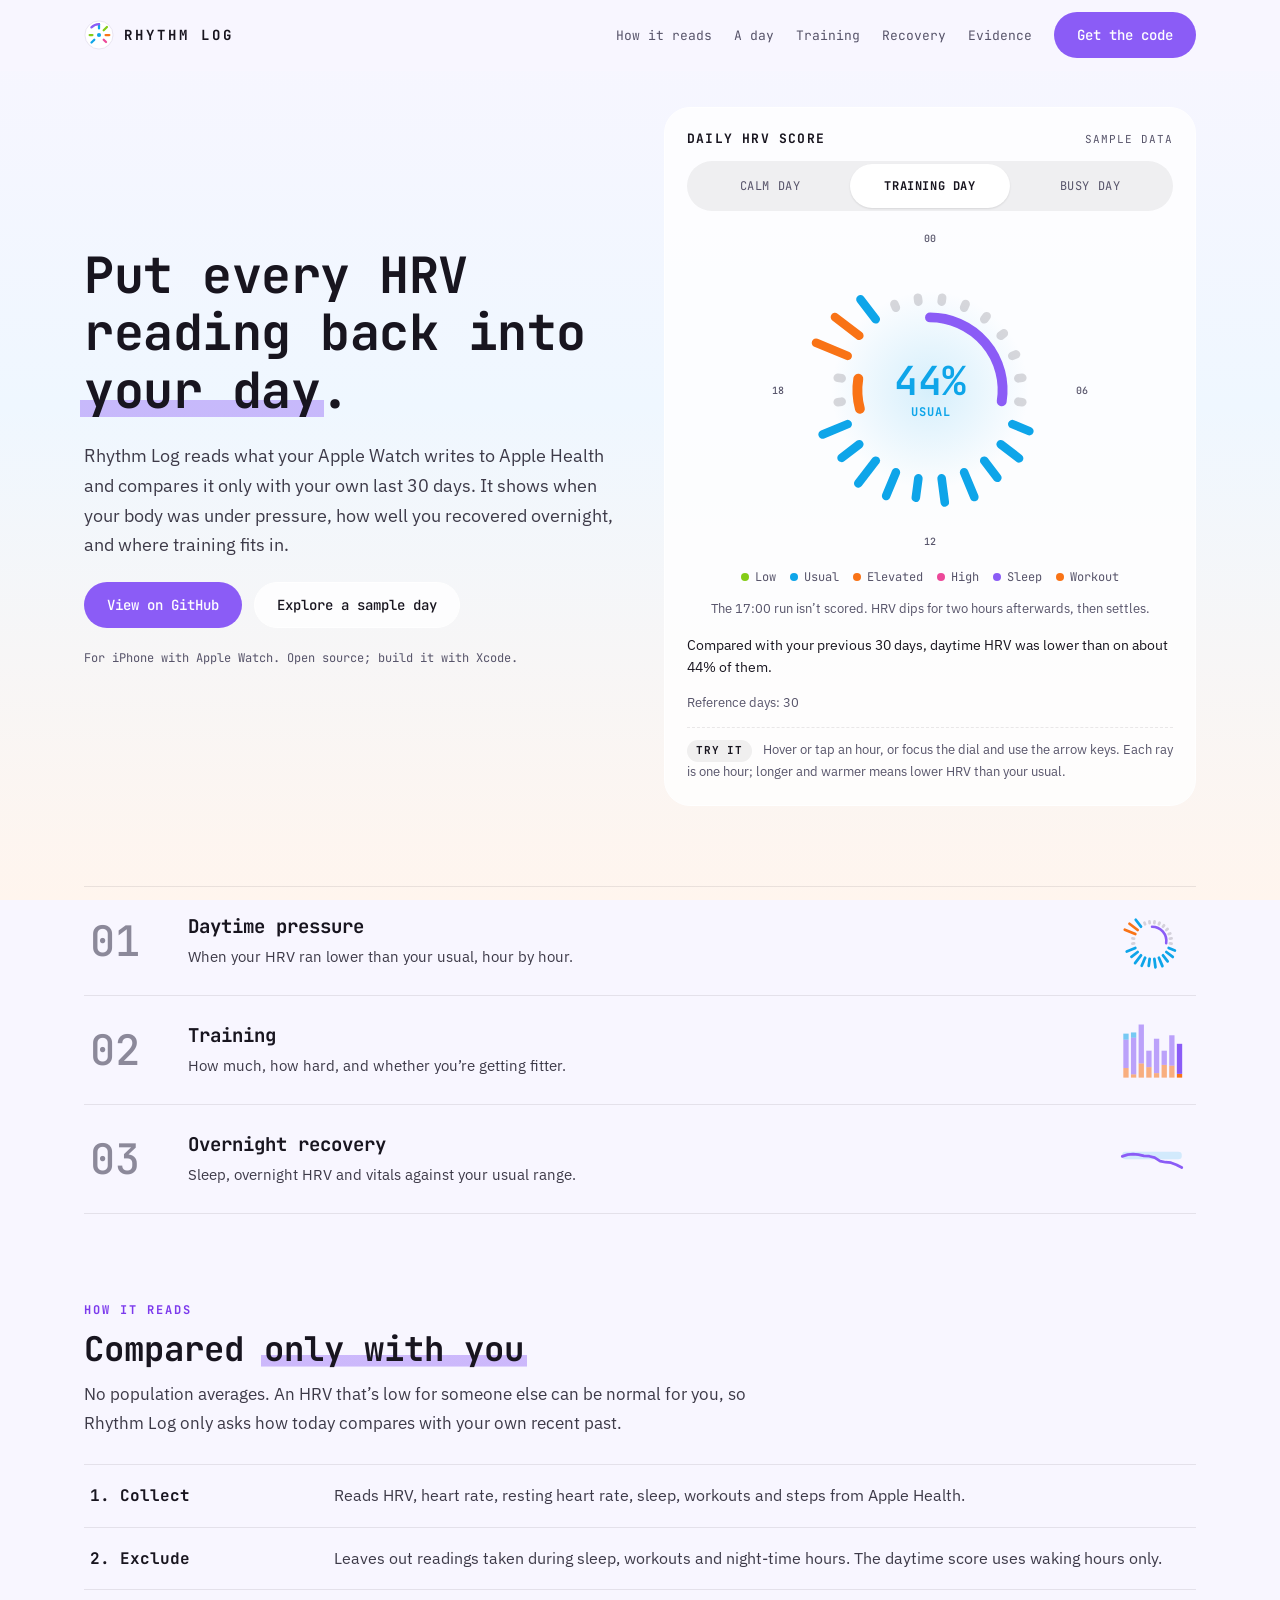
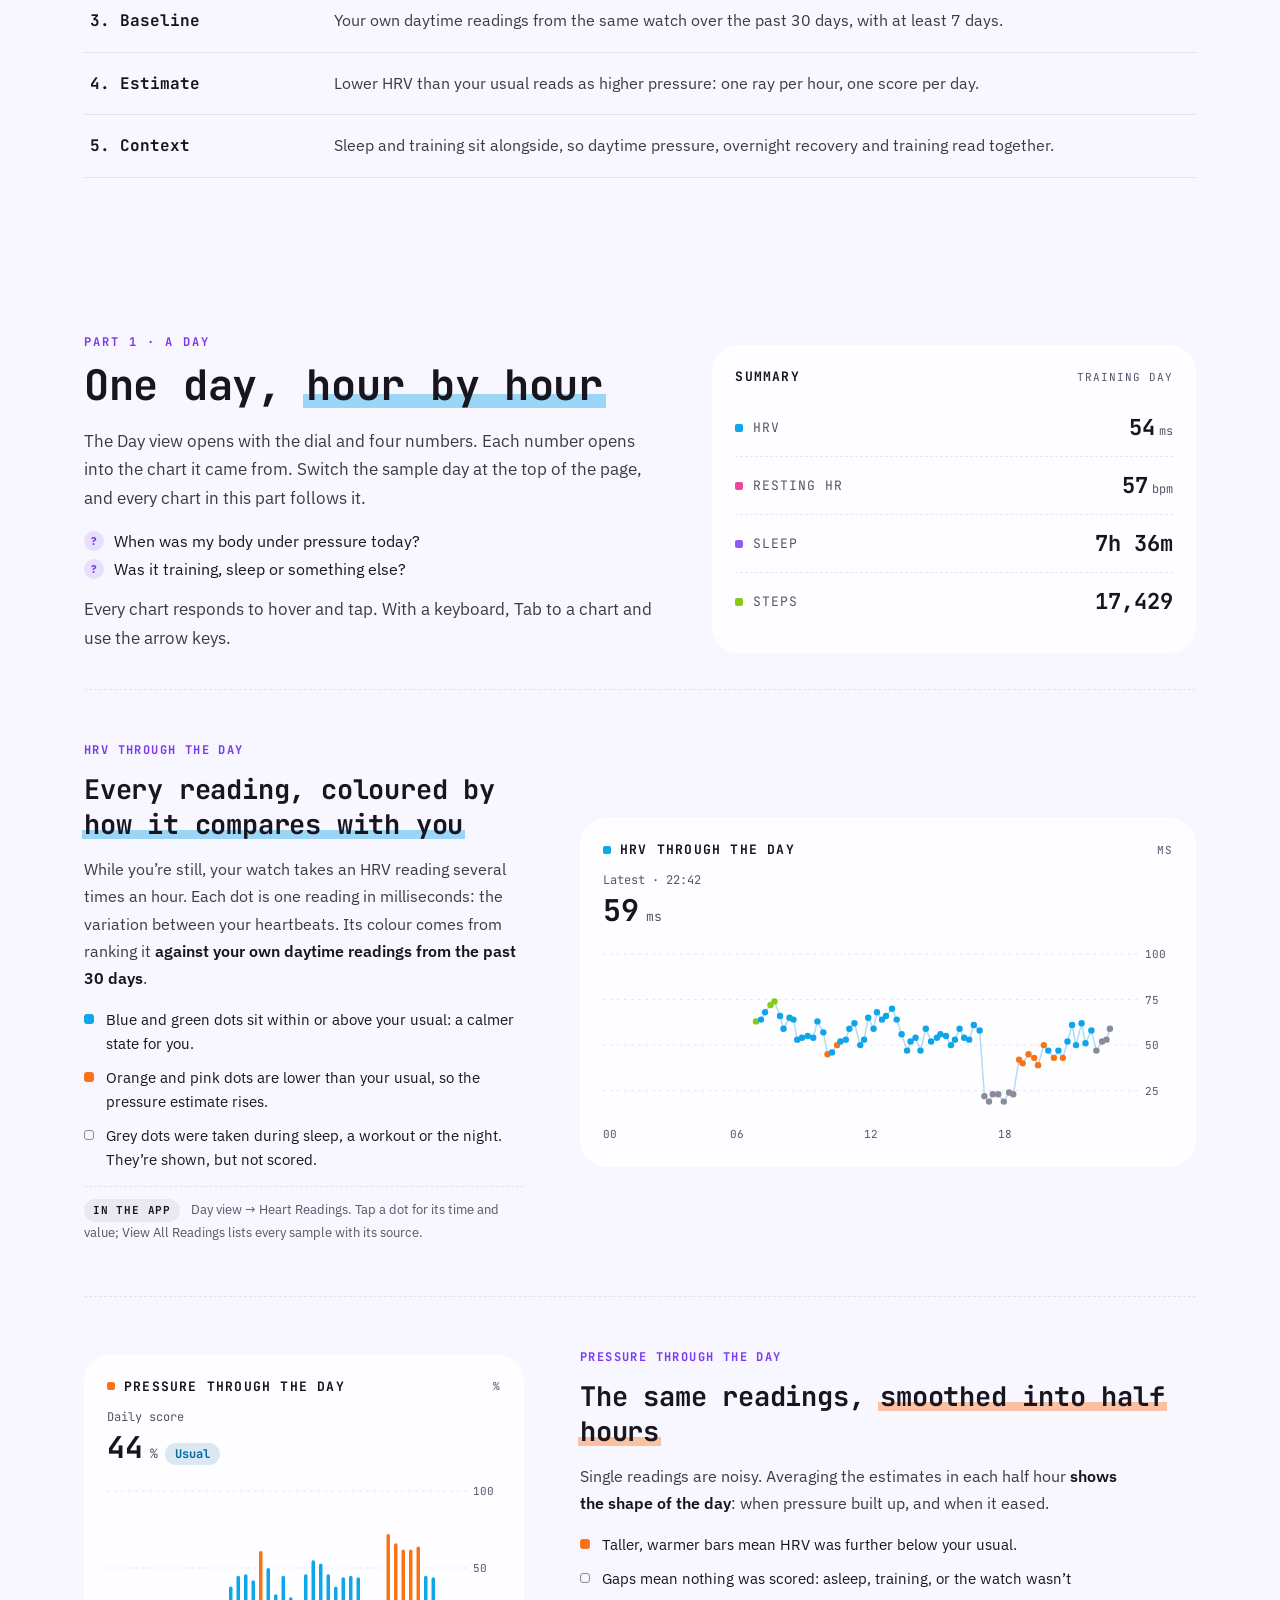
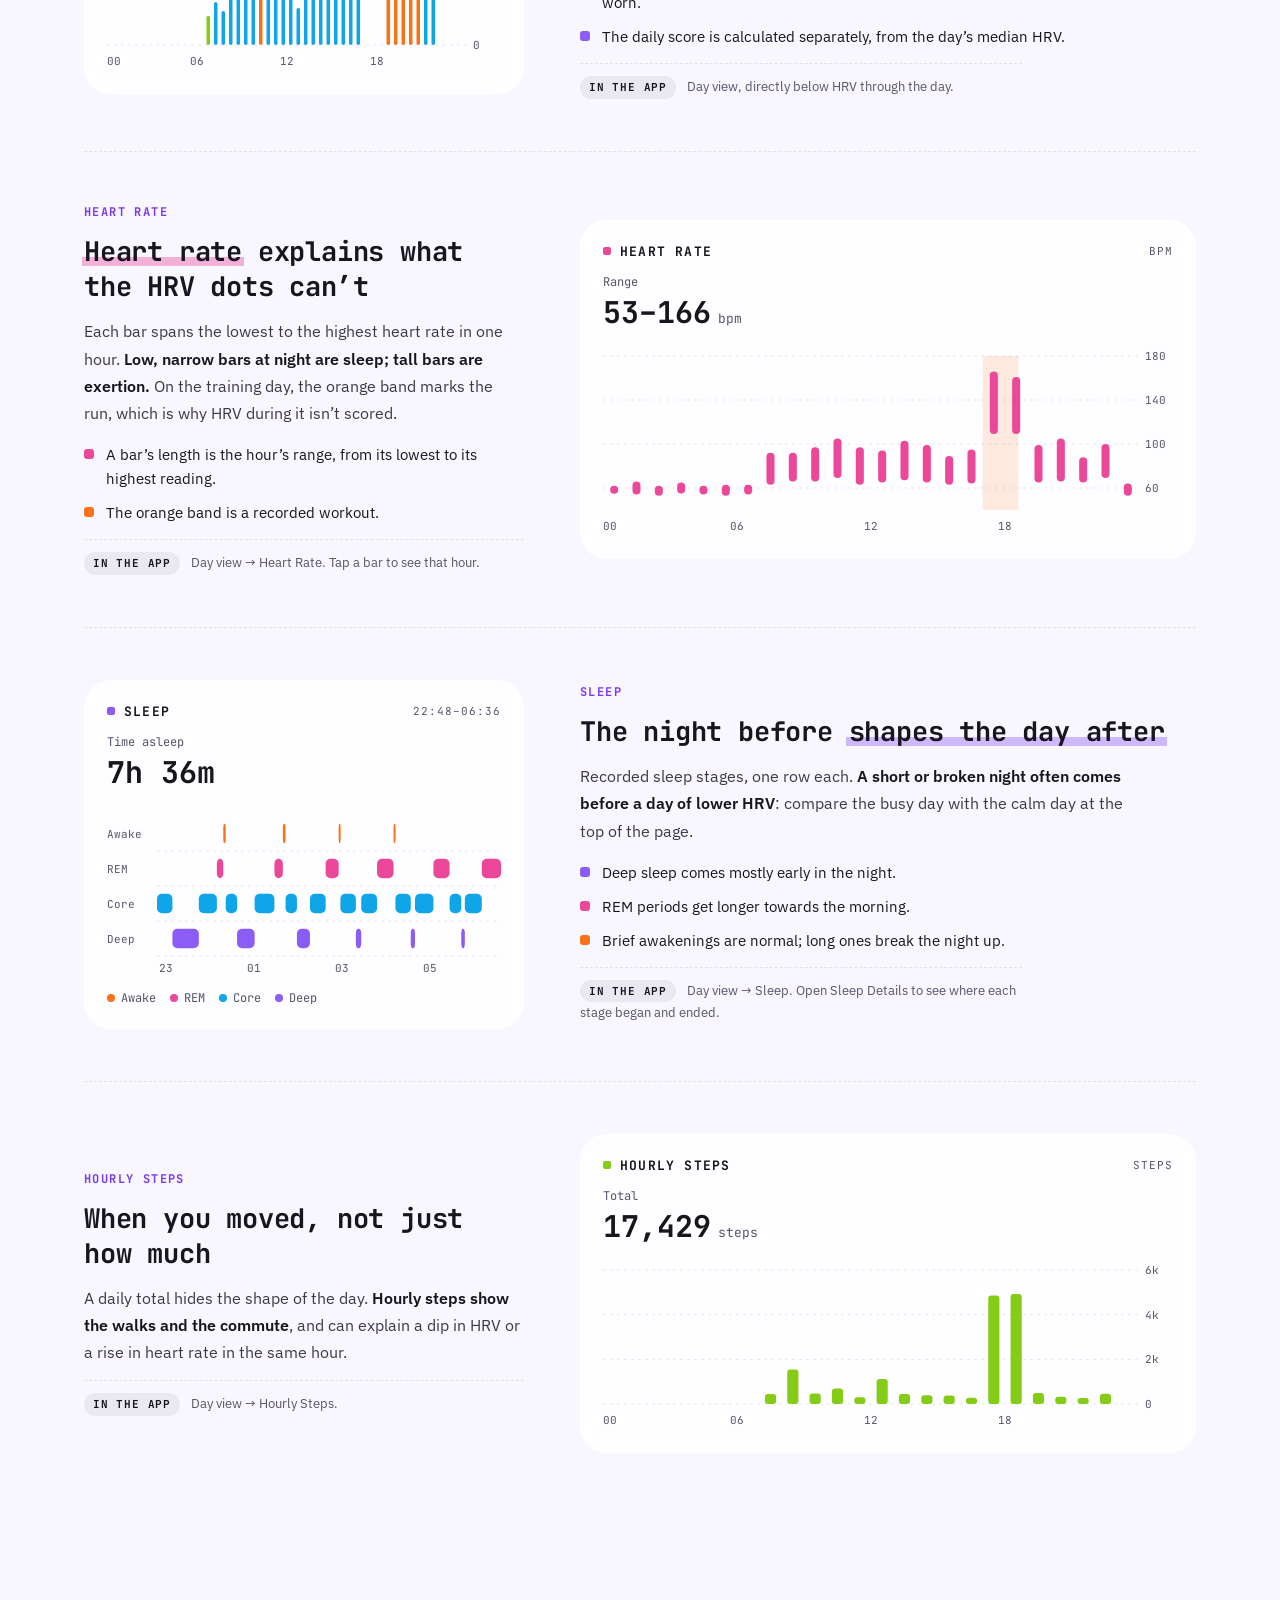
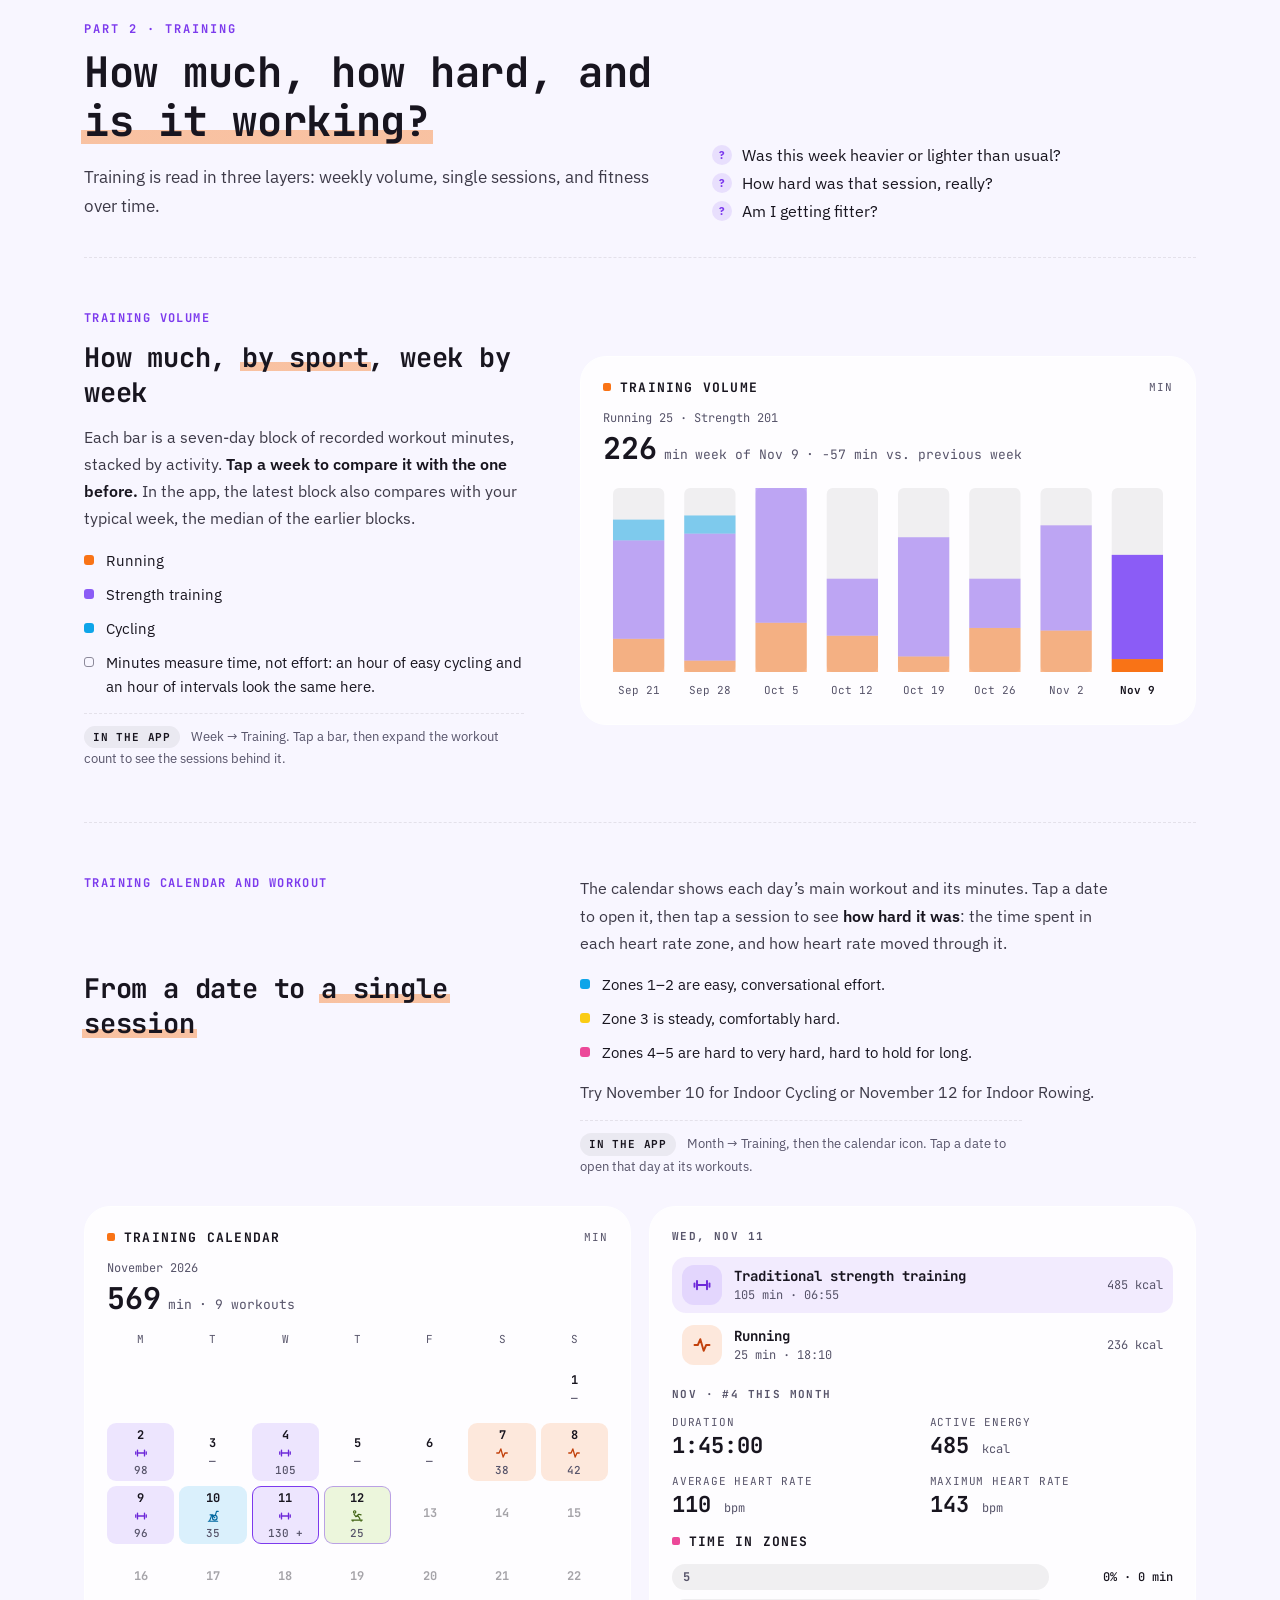
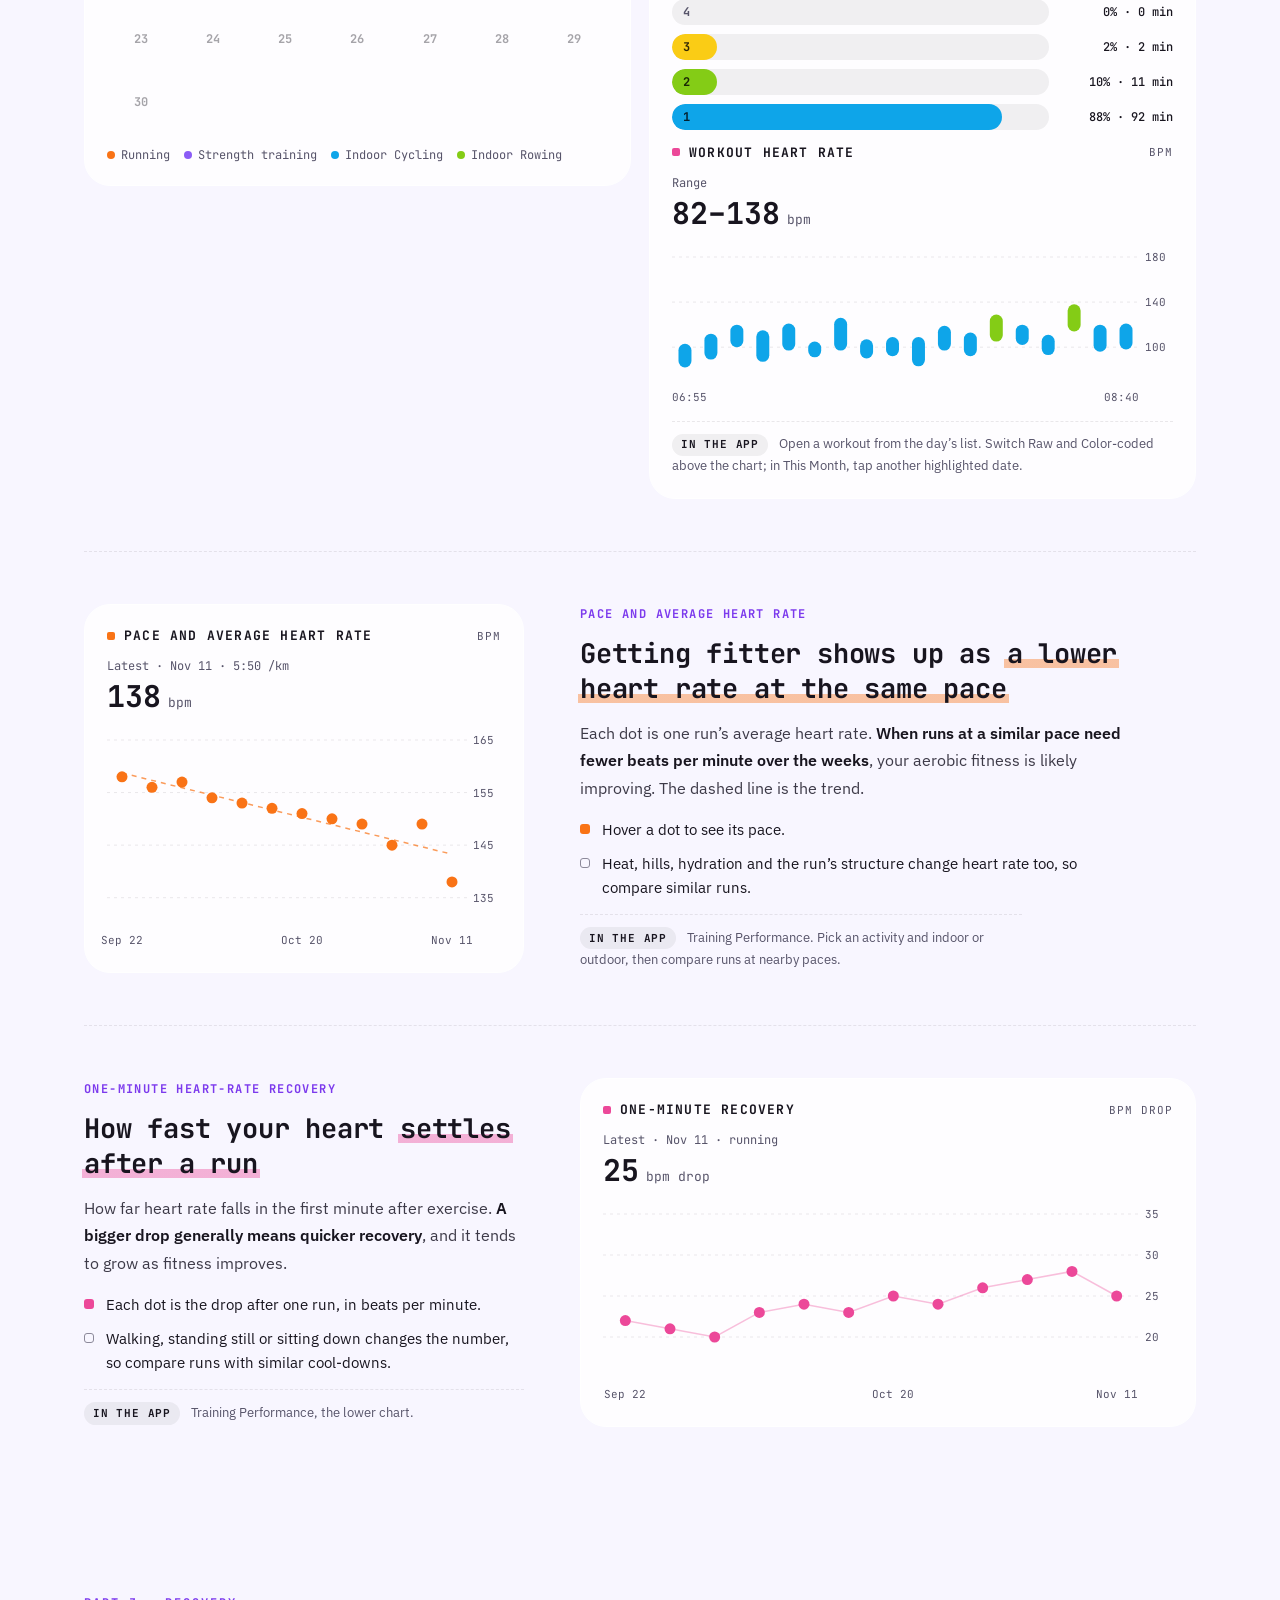
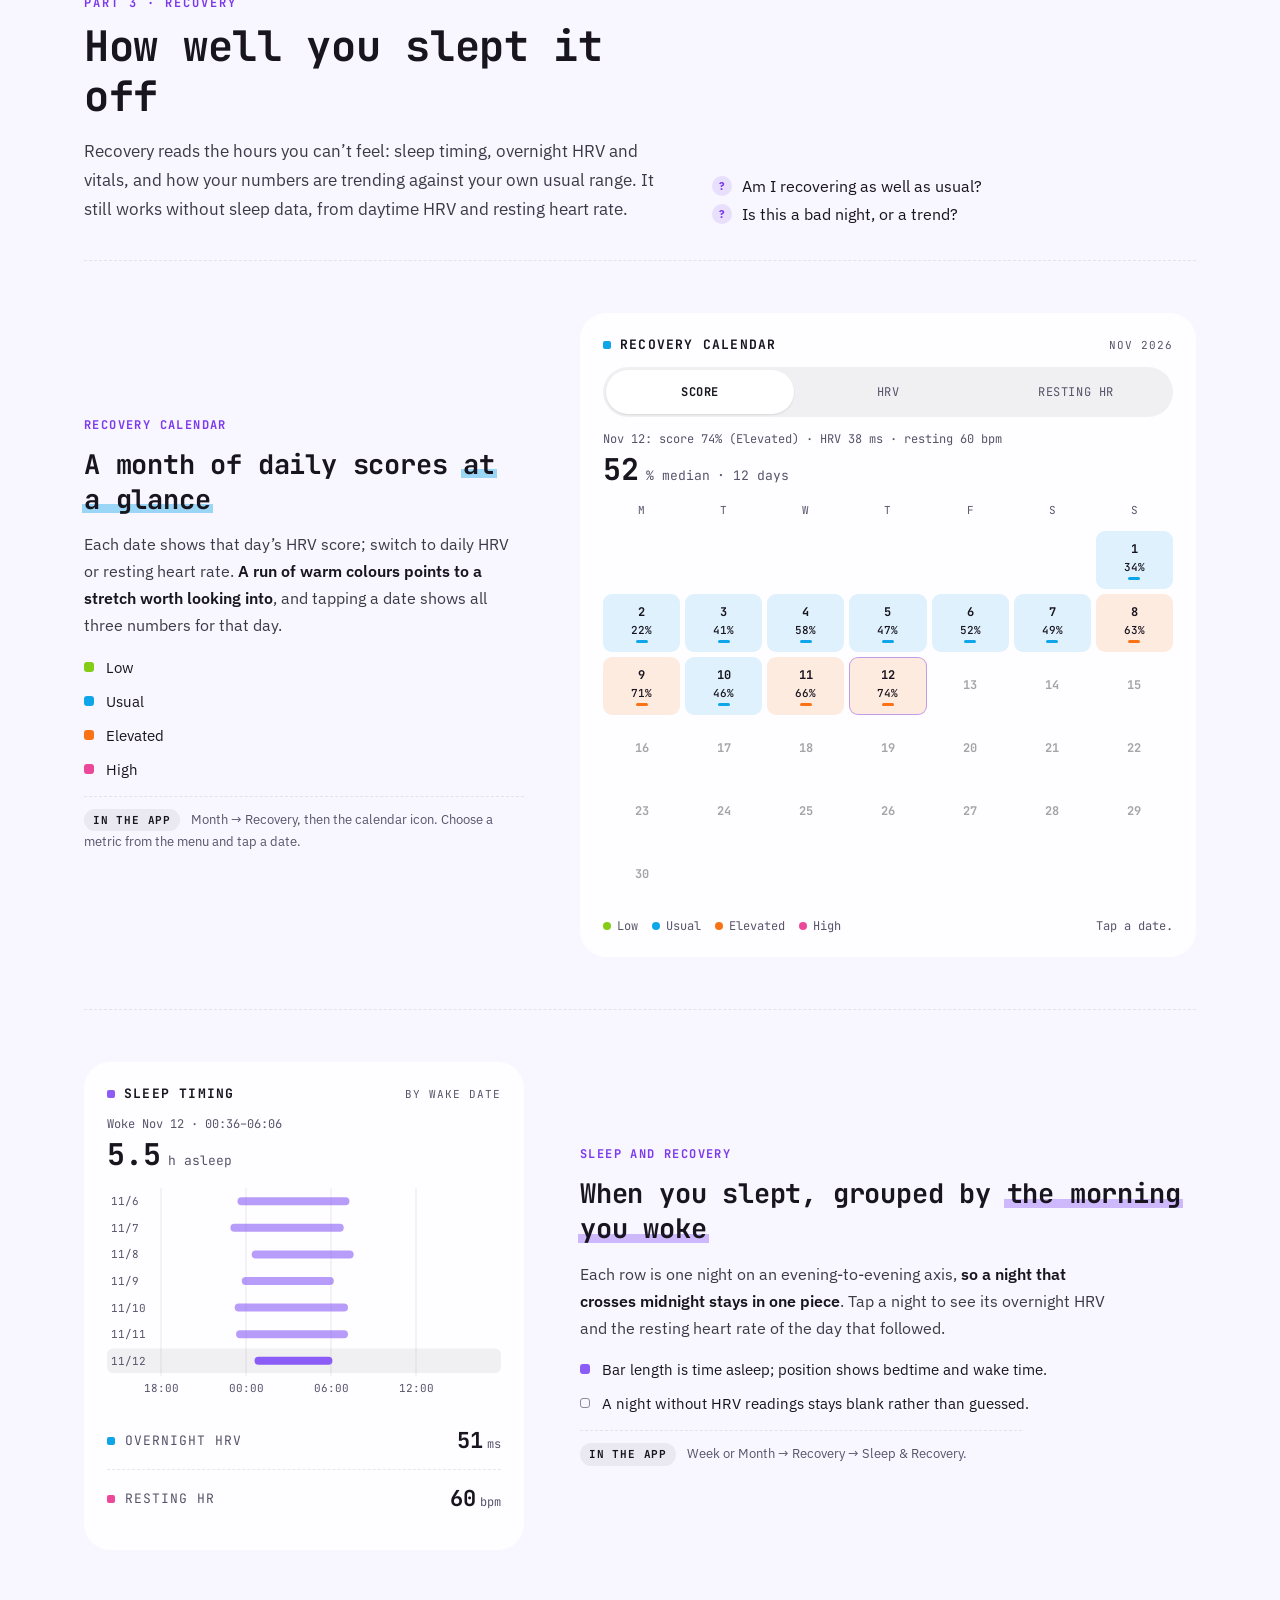
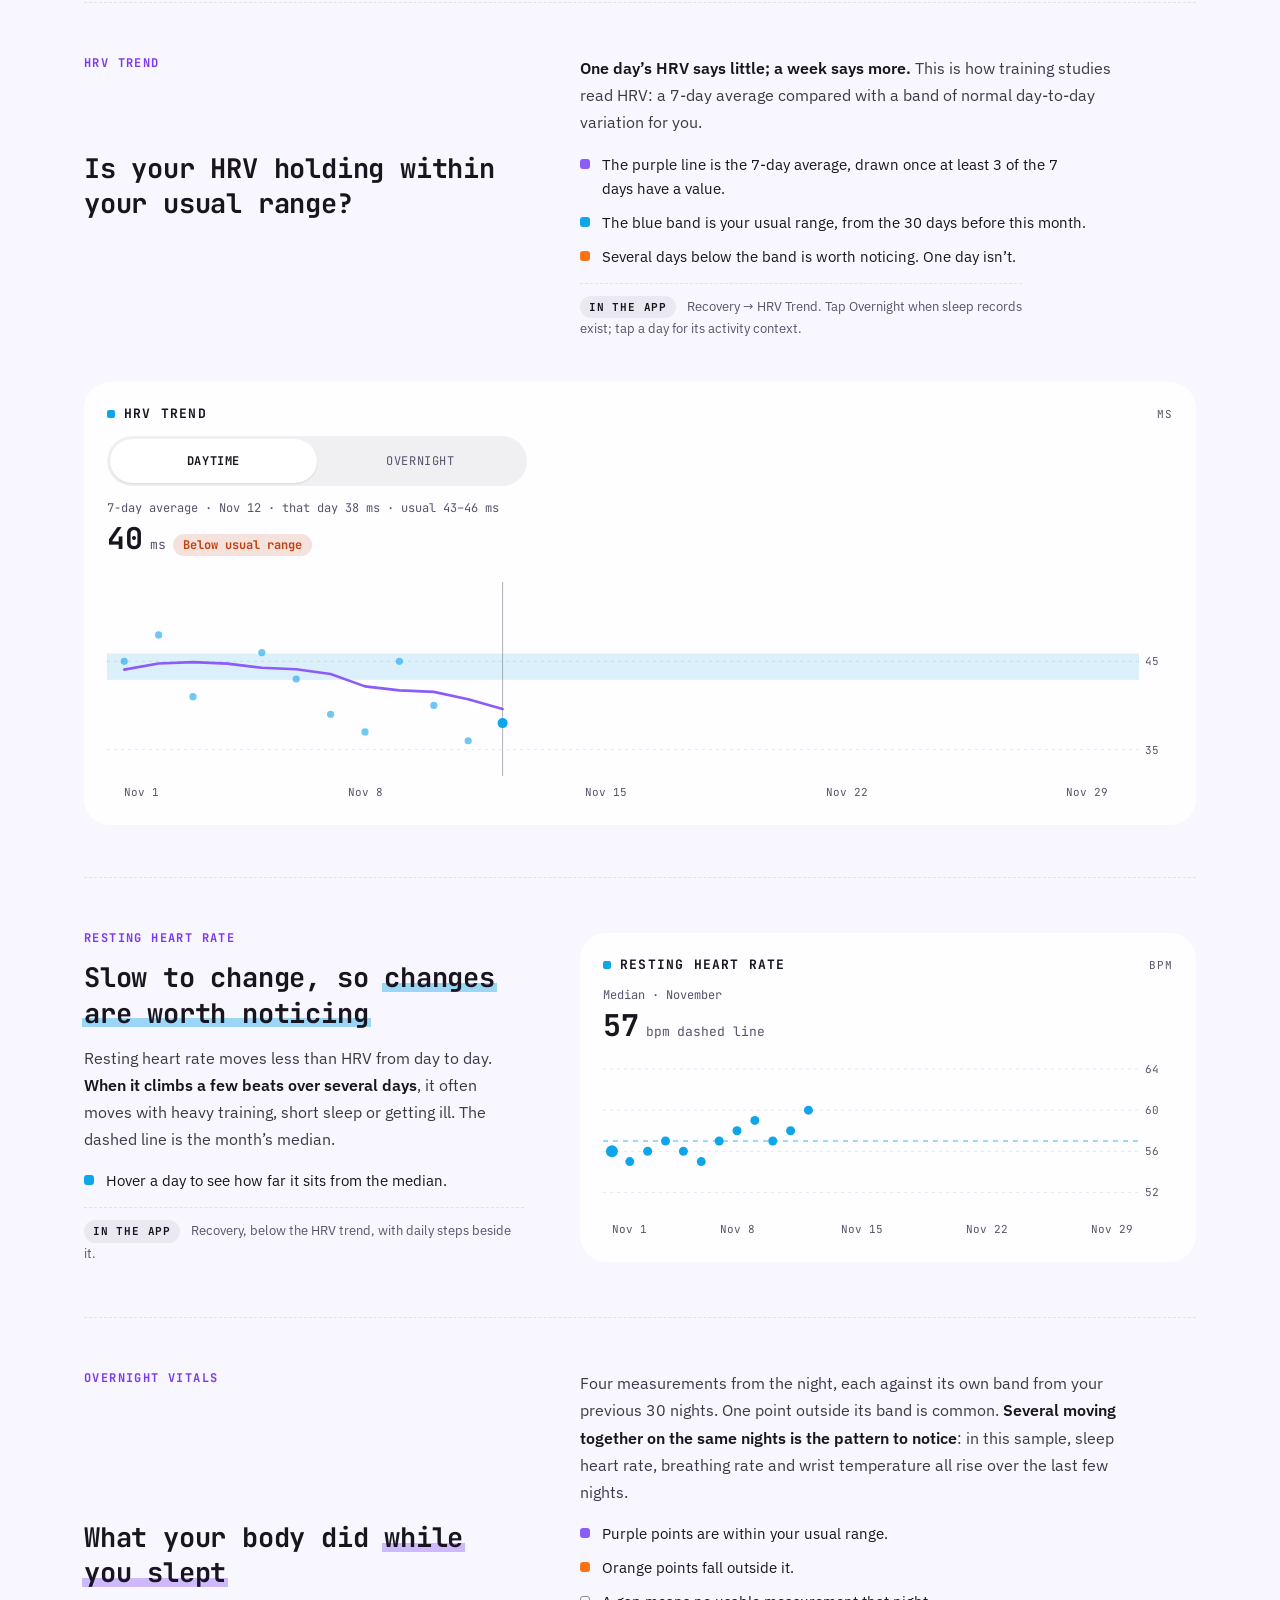
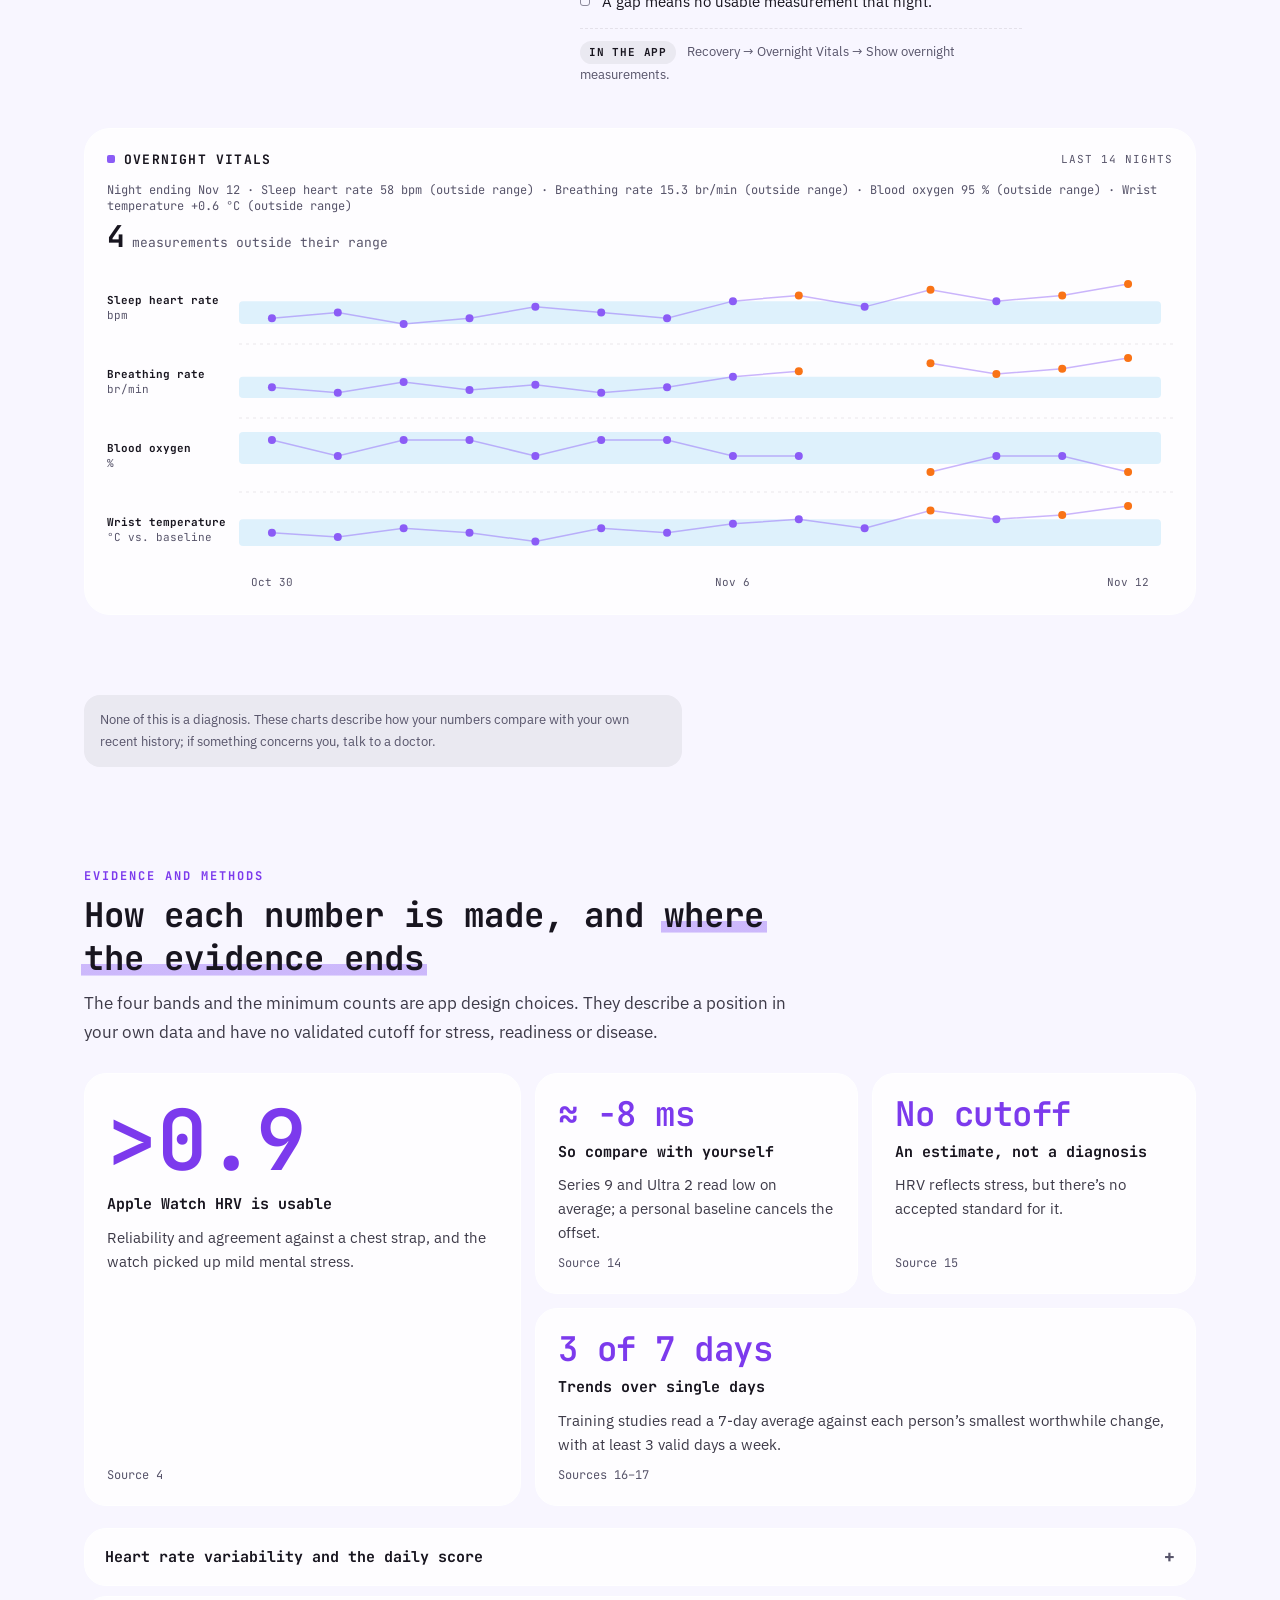
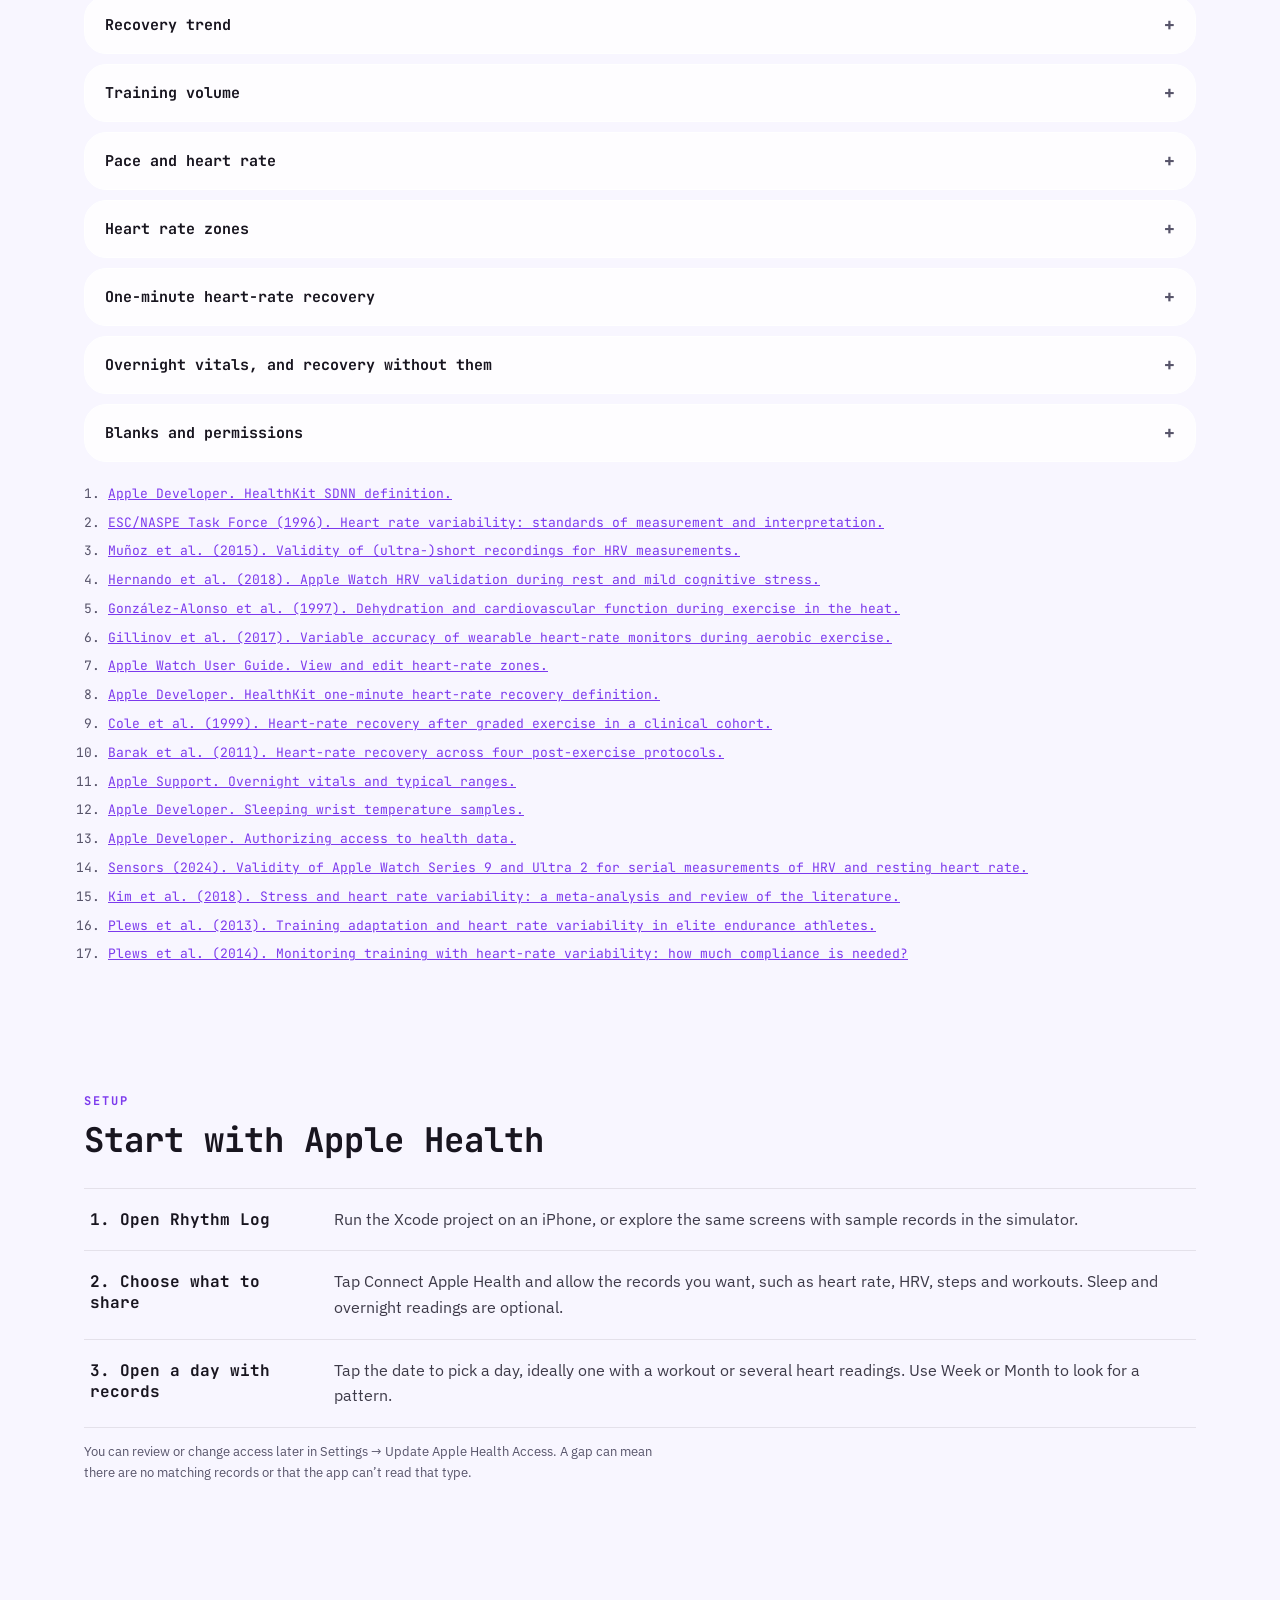
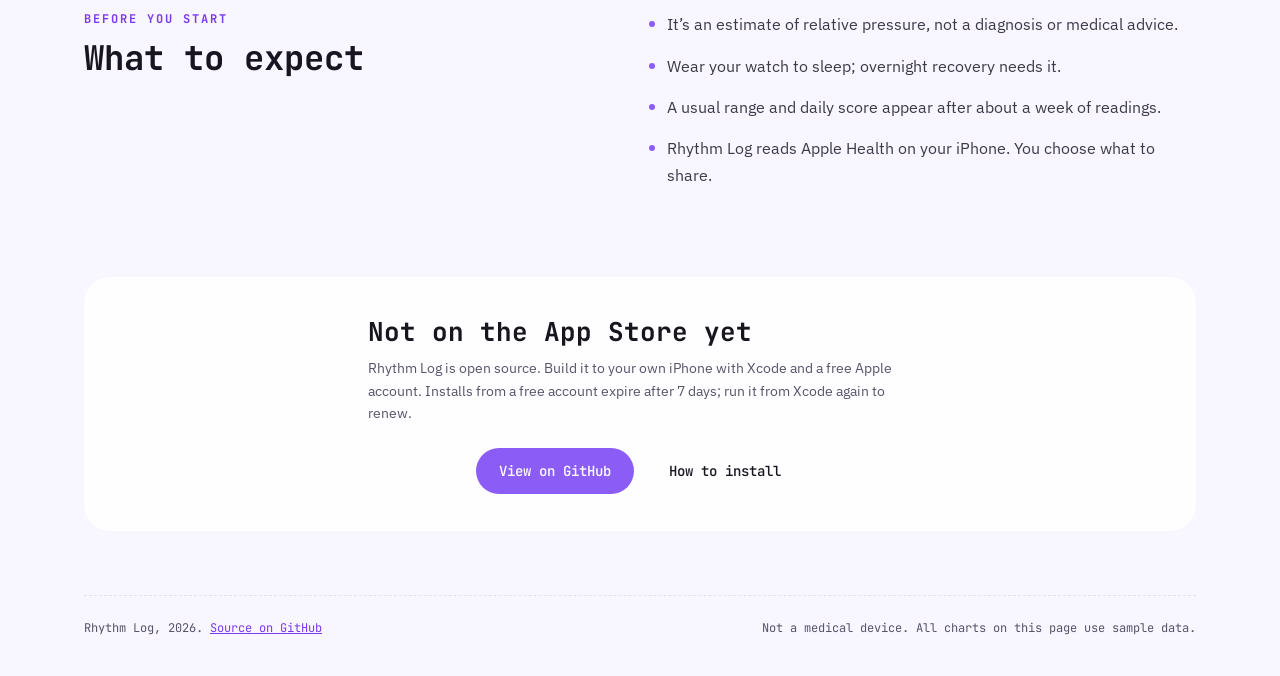
==== commit ad22fb3c: "Add indoor cycling and rowing to the training calendar demo" ====
--- a/docs/index.html
+++ b/docs/index.html
@@ -563,6 +563,7 @@
             <li><i style="background:var(--straw)"></i><span>Zone 3 is steady, comfortably hard.</span></li>
             <li><i style="background:var(--pink)"></i><span>Zones 4–5 are hard to very hard, hard to hold for long.</span></li>
           </ul>
+          <p>Try November 10 for Indoor Cycling or November 12 for Indoor Rowing.</p>
           <p class="hint"><b>In the app</b> Month → Training, then the calendar icon. Tap a date to open that day at its workouts.</p>
         </div>
         <div class="grid2">
@@ -571,7 +572,7 @@
             <div class="readout" id="calTotal"></div>
             <div class="cal-head" aria-hidden="true"><span>M</span><span>T</span><span>W</span><span>T</span><span>F</span><span>S</span><span>S</span></div>
             <div class="cal" id="trainCal"></div>
-            <div class="legend"><span><b style="background:var(--tangerine)"></b>Running</span><span><b style="background:var(--violet)"></b>Strength training</span></div>
+            <div class="legend"><span><b style="background:var(--tangerine)"></b>Running</span><span><b style="background:var(--violet)"></b>Strength training</span><span><b style="background:var(--sky)"></b>Indoor Cycling</span><span><b style="background:var(--lime)"></b>Indoor Rowing</span></div>
           </div>
           <div class="card" id="workoutPanel" aria-live="polite"></div>
         </div>
@@ -1341,9 +1342,16 @@
 /* ---------- Training ---------- */
 const ICON = {
   r: (stroke) => `<svg width="100%" height="100%" viewBox="0 0 24 24" fill="none" stroke="${stroke}" stroke-width="2.3" stroke-linecap="round" stroke-linejoin="round" aria-hidden="true"><path d="M3 12h4l3-7 4 14 3-7h4"/></svg>`,
-  s: (stroke) => `<svg width="100%" height="100%" viewBox="0 0 24 24" fill="none" stroke="${stroke}" stroke-width="2.3" stroke-linecap="round" aria-hidden="true"><path d="M6 7v10M18 7v10M3 10v4M21 10v4M6 12h12"/></svg>`
+  s: (stroke) => `<svg width="100%" height="100%" viewBox="0 0 24 24" fill="none" stroke="${stroke}" stroke-width="2.3" stroke-linecap="round" aria-hidden="true"><path d="M6 7v10M18 7v10M3 10v4M21 10v4M6 12h12"/></svg>`,
+  indoorCycling: (stroke) => `<svg width="100%" height="100%" viewBox="0 0 24 24" fill="none" stroke="${stroke}" stroke-width="2" stroke-linecap="round" stroke-linejoin="round" aria-hidden="true"><circle cx="15" cy="15" r="4"/><path d="M4 21h16M6 21l4-11 5 5m-8-5h5m4 1 2-7h3"/></svg>`,
+  indoorRowing: (stroke) => `<svg width="100%" height="100%" viewBox="0 0 24 24" fill="none" stroke="${stroke}" stroke-width="2" stroke-linecap="round" stroke-linejoin="round" aria-hidden="true"><circle cx="8" cy="5" r="2"/><path d="m7 9 3 4 4-1 3 5M10 13l5-4 4 1M3 19h18m-16 0v2m14-2v2"/></svg>`
 };
-const TYPE = { r: { name: "Running", color: "--tangerine", ink: "#C2410C" }, s: { name: "Traditional strength training", color: "--violet", ink: "#6D28D9" } };
+const TYPE = {
+  r: { name: "Running", color: "--tangerine", ink: "#C2410C" },
+  s: { name: "Traditional strength training", color: "--violet", ink: "#6D28D9" },
+  indoorCycling: { name: "Indoor Cycling", color: "--sky", ink: "#0369A1" },
+  indoorRowing: { name: "Indoor Rowing", color: "--lime", ink: "#3F6212" }
+};
 const WEEKS = [
   { label: "Sep 21", run: 64, strength: 190, cycle: 40 }, { label: "Sep 28", run: 22, strength: 245, cycle: 35 },
   { label: "Oct 5", run: 95, strength: 260, cycle: 0 }, { label: "Oct 12", run: 70, strength: 110, cycle: 0 },
@@ -1356,8 +1364,10 @@
   7: [{ type: "r", start: "17:30", min: 38, kcal: 371, avg: 145, max: 160, zones: [3, 6, 13, 14, 2], rank: 1 }],
   8: [{ type: "r", start: "08:10", min: 42, kcal: 410, avg: 149, max: 166, zones: [2, 5, 12, 18, 5], rank: 2 }],
   9: [{ type: "s", start: "07:00", min: 96, kcal: 441, avg: 106, max: 138, zones: [64, 23, 8, 1, 0], rank: 3 }],
+  10: [{ type: "indoorCycling", start: "07:15", min: 35, kcal: 287, avg: 139, max: 163, zones: [4, 9, 15, 7, 0], rank: 1 }],
   11: [{ type: "s", start: "06:55", min: 105, kcal: 485, avg: 110, max: 143, zones: [92, 11, 2, 0, 0], rank: 4 },
-       { type: "r", start: "18:10", min: 25, kcal: 236, avg: 138, max: 151, zones: [4, 9, 10, 2, 0], rank: 3 }]
+       { type: "r", start: "18:10", min: 25, kcal: 236, avg: 138, max: 151, zones: [4, 9, 10, 2, 0], rank: 3 }],
+  12: [{ type: "indoorRowing", start: "08:20", min: 25, kcal: 207, avg: 142, max: 165, zones: [3, 6, 10, 6, 0], rank: 1 }]
 };
 const ZONE_BOUNDS = [115, 134, 152, 171];
 const ZONE_COLORS = ["--sky", "--lime", "--straw", "--tangerine", "--pink"];
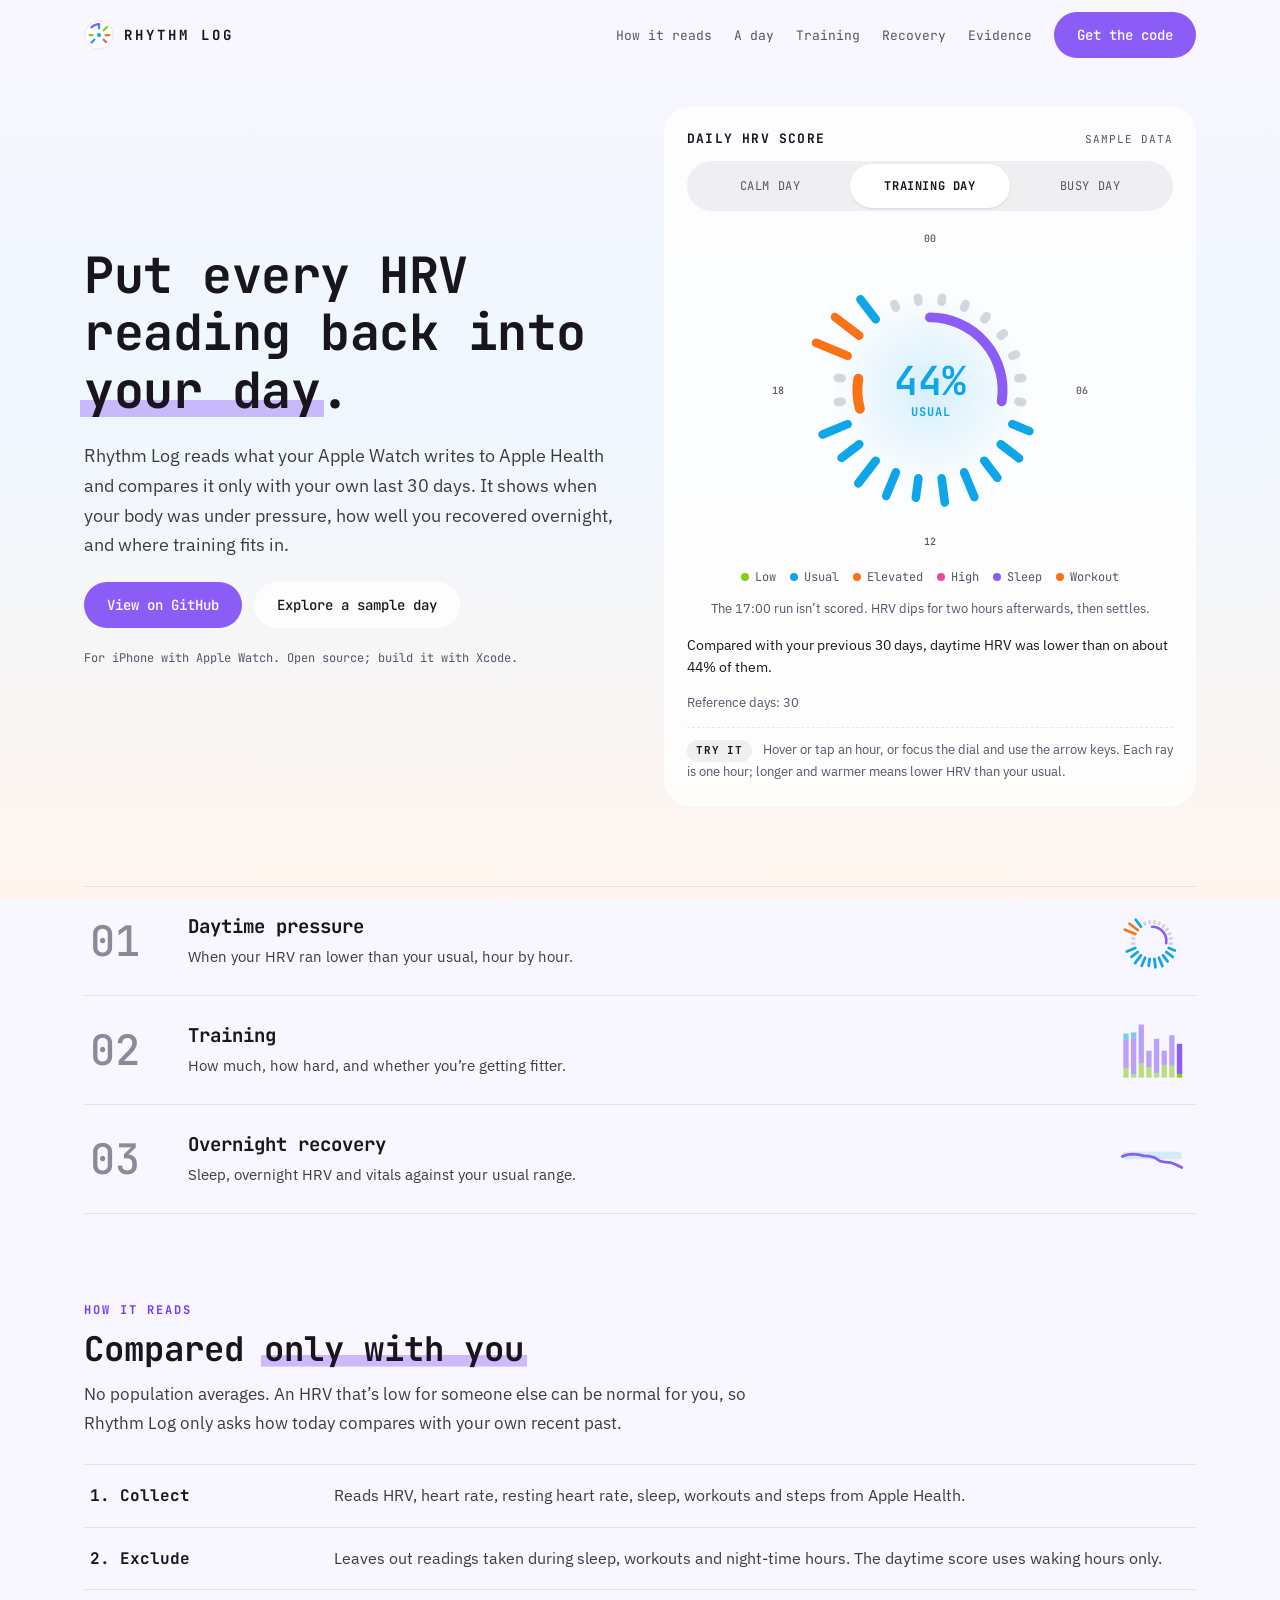
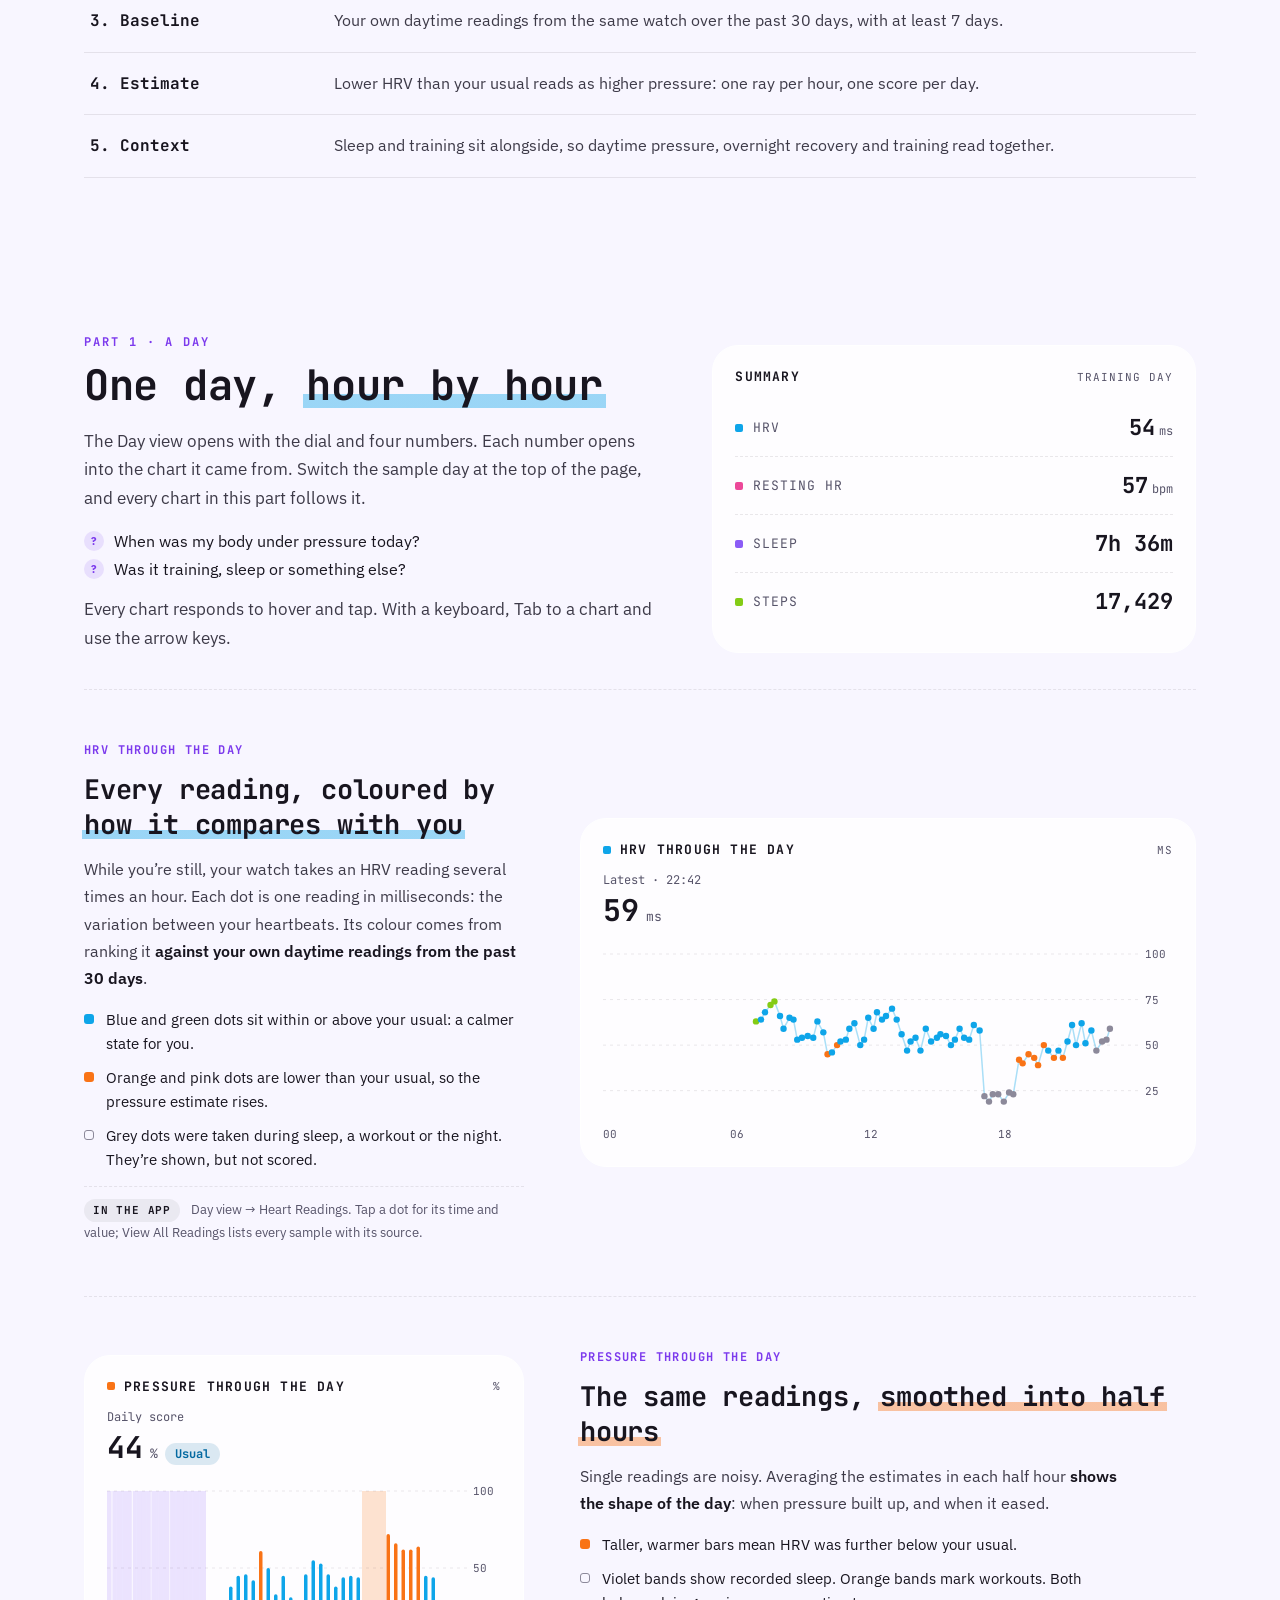
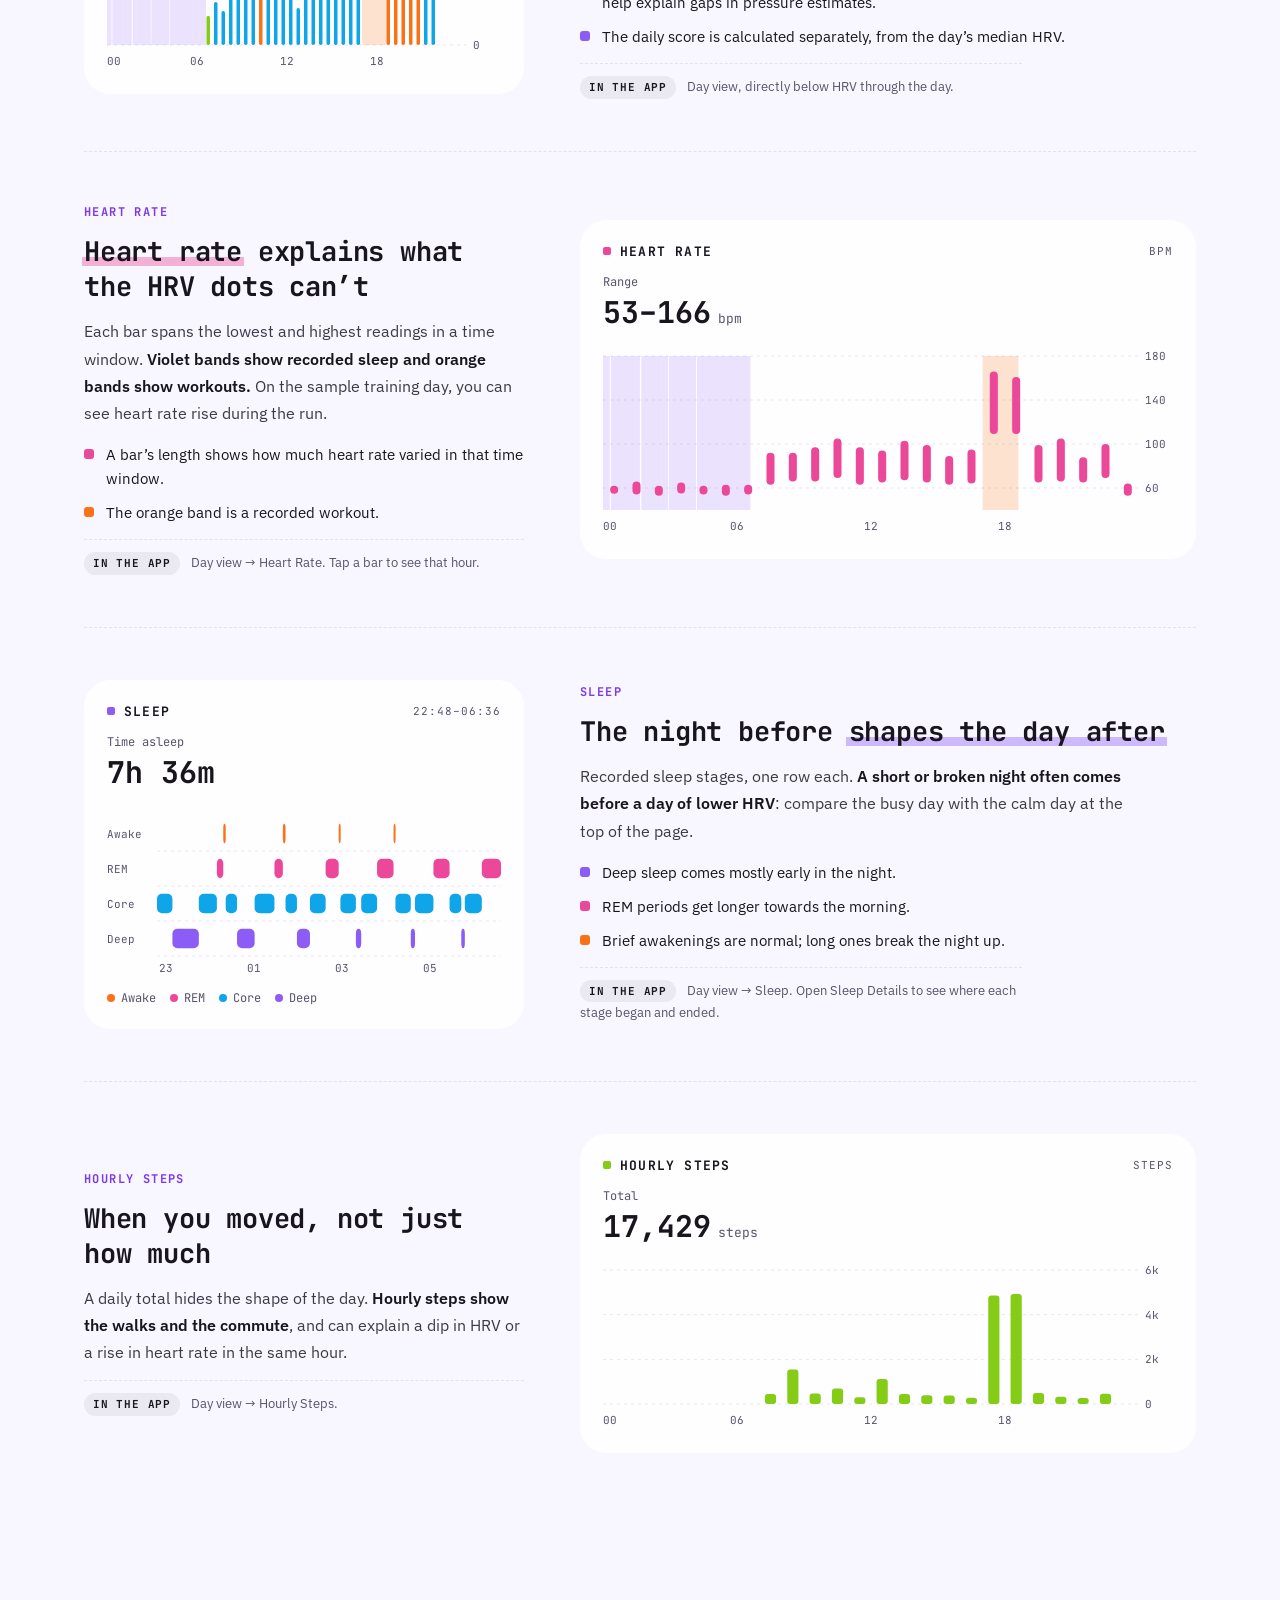
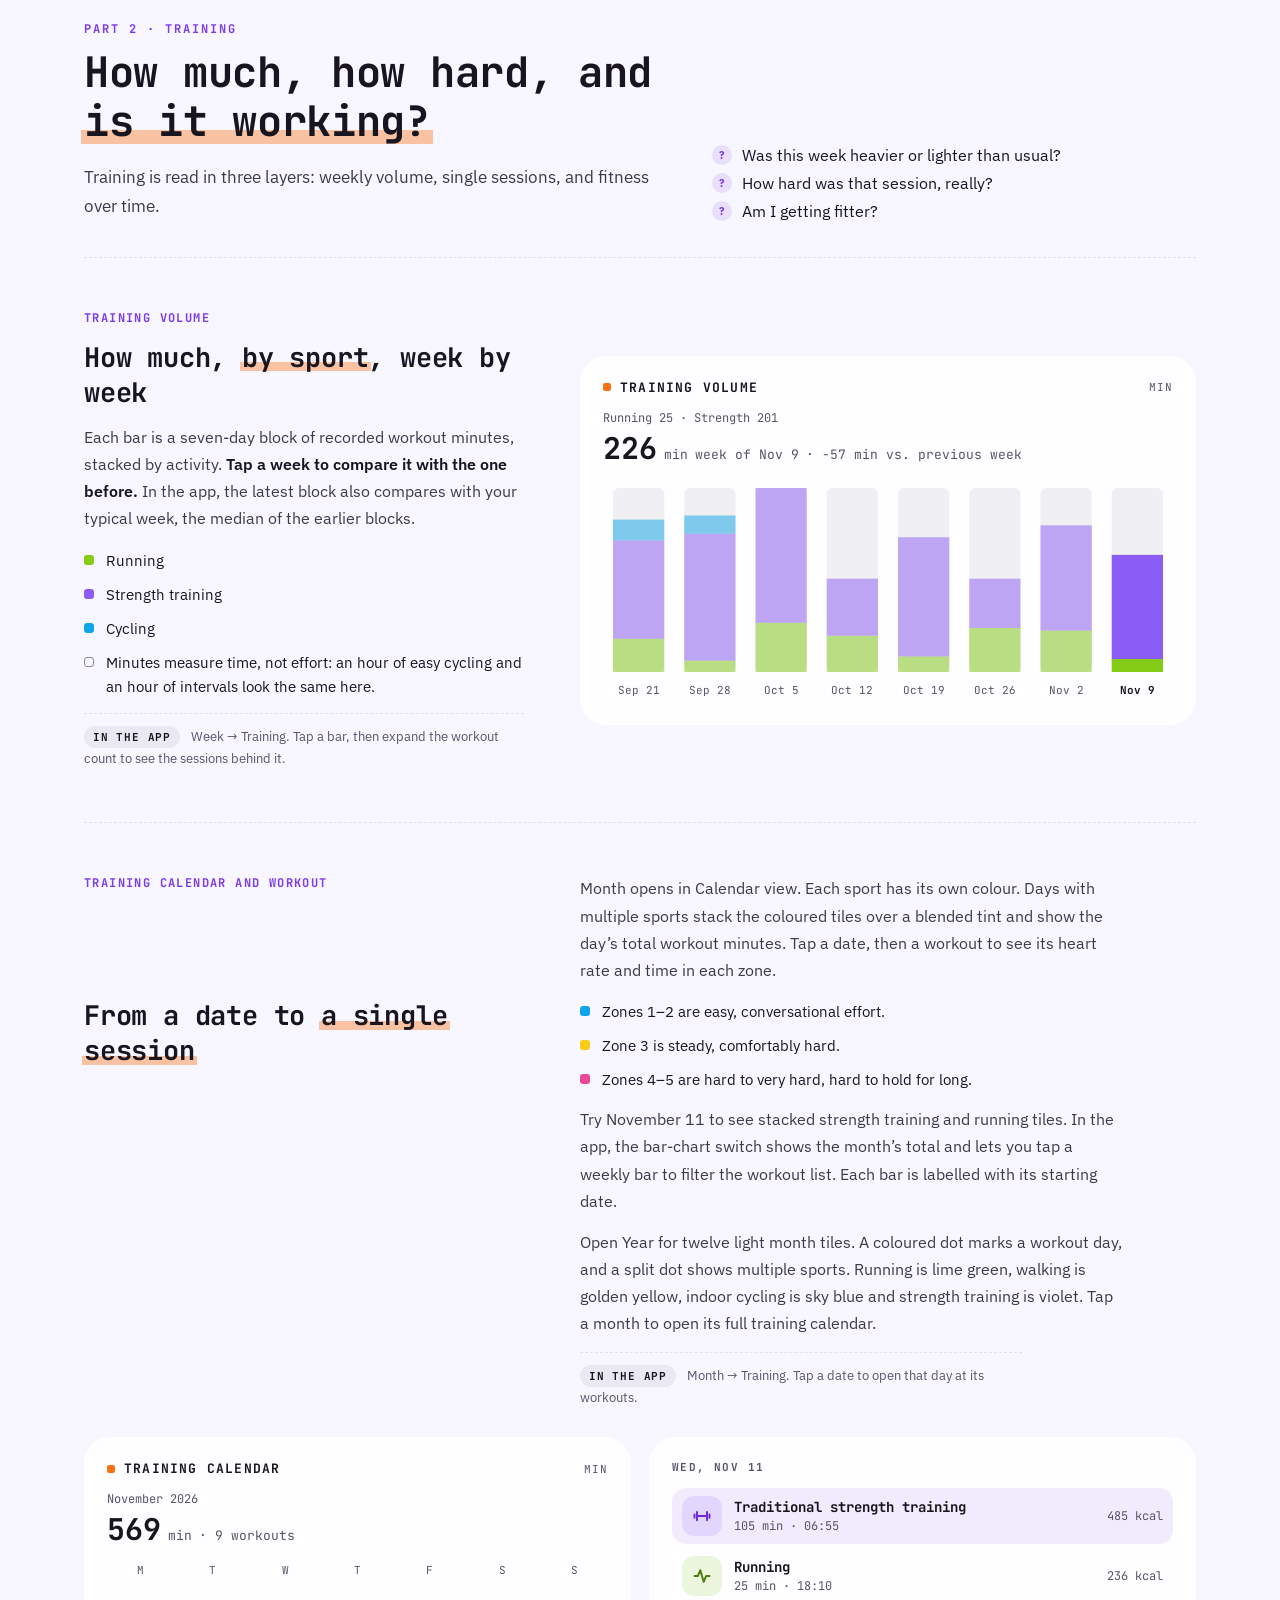
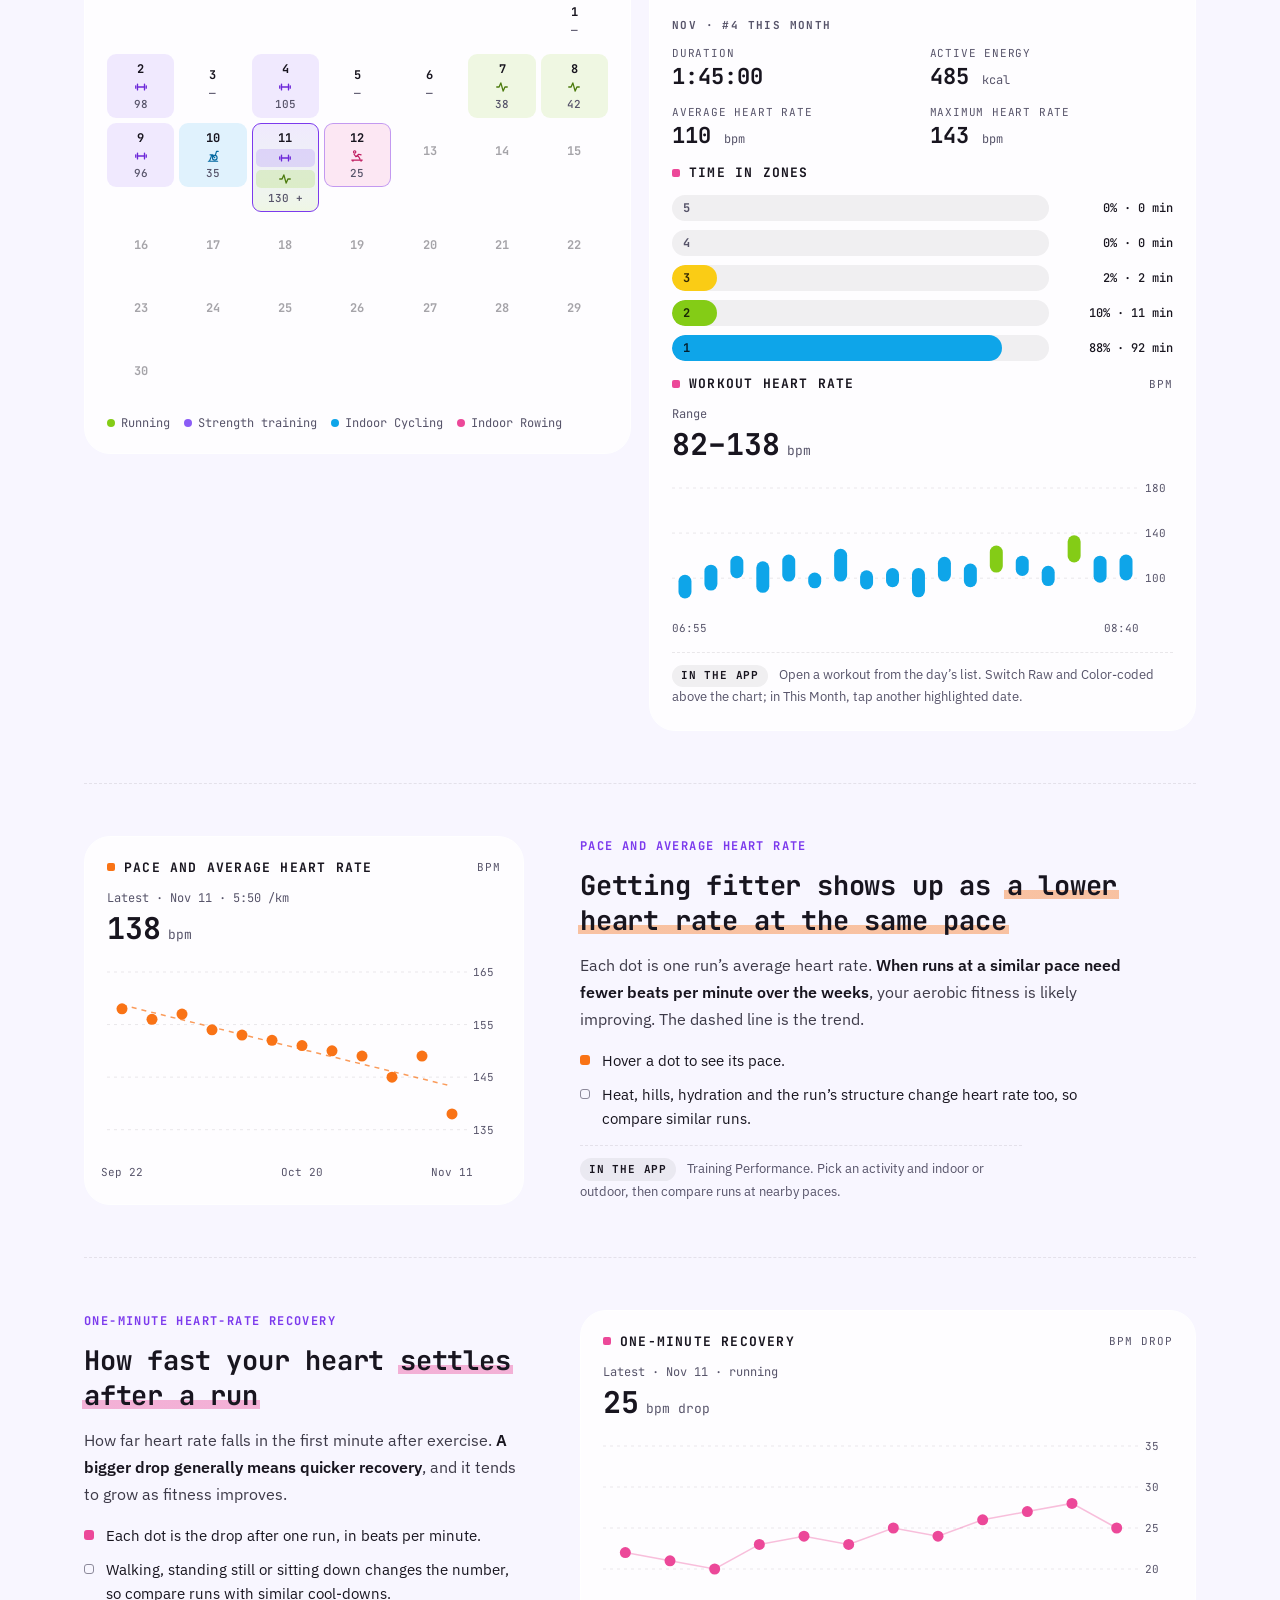
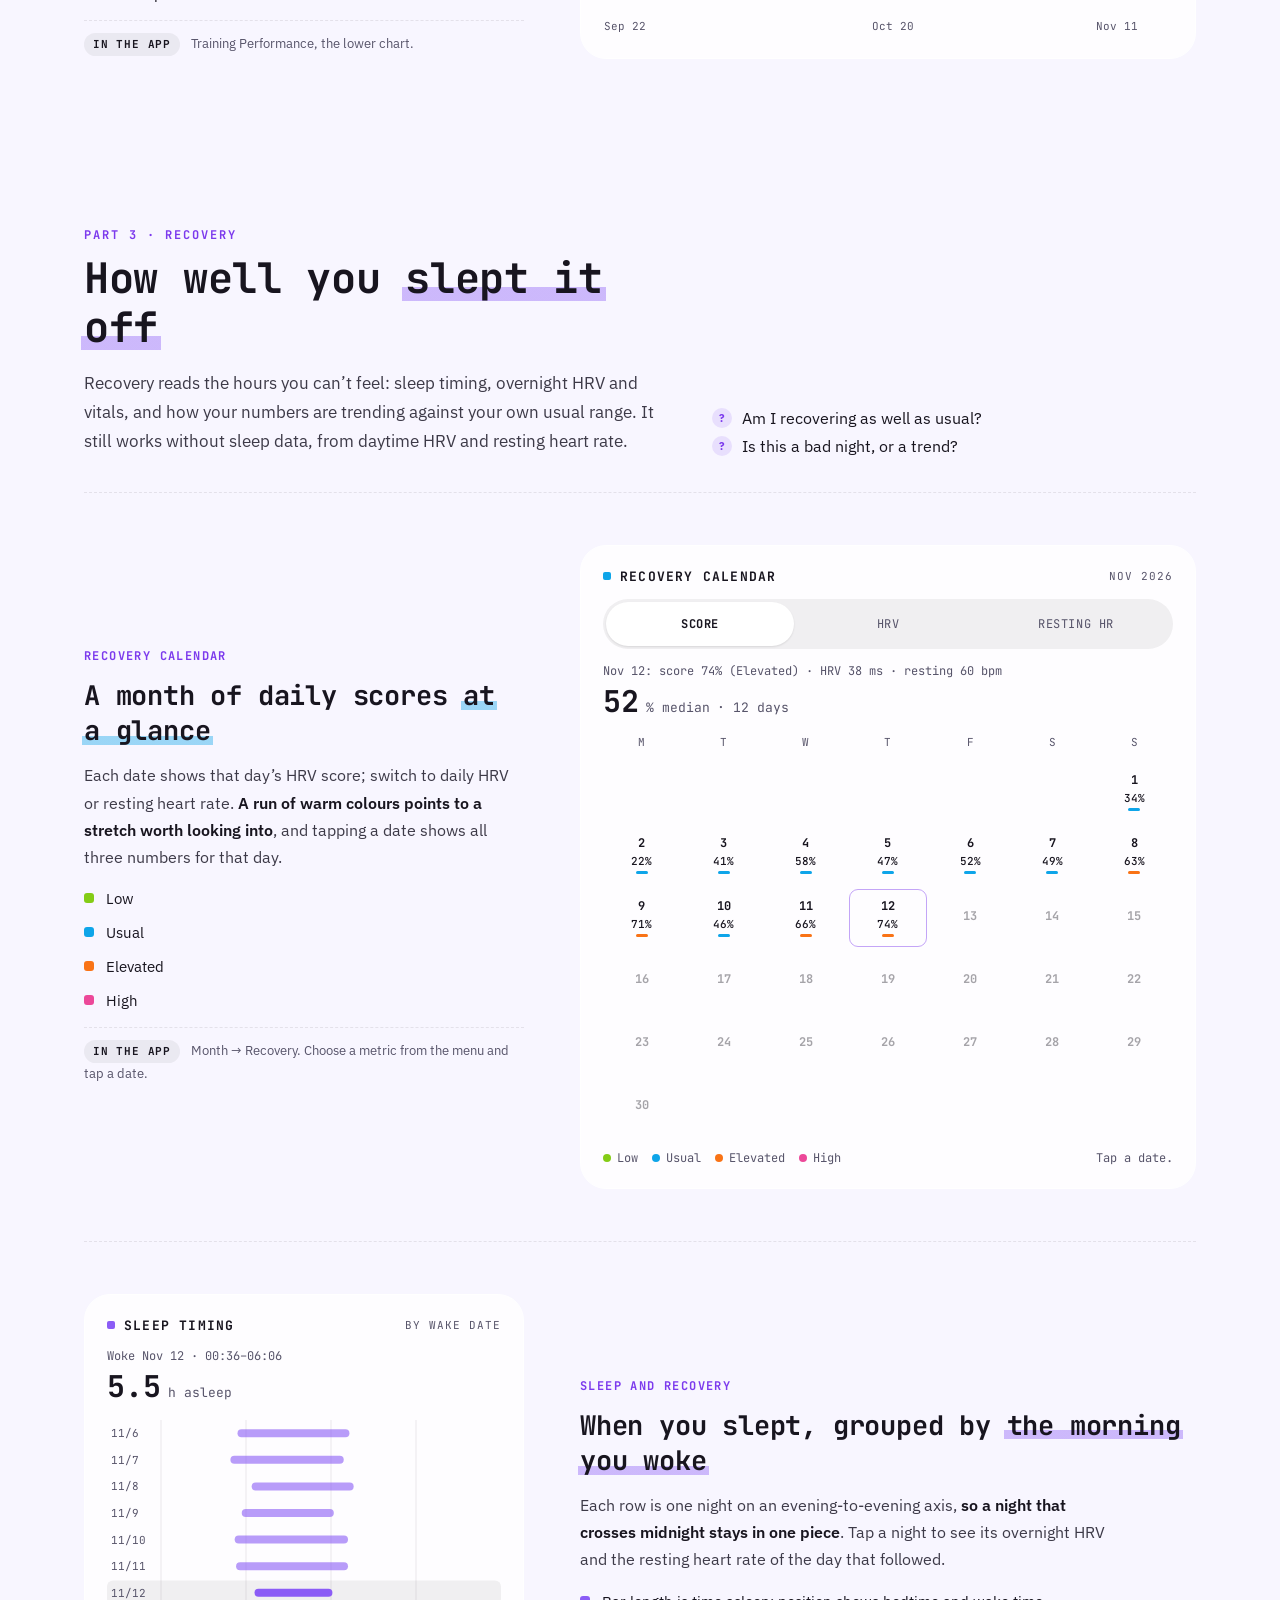
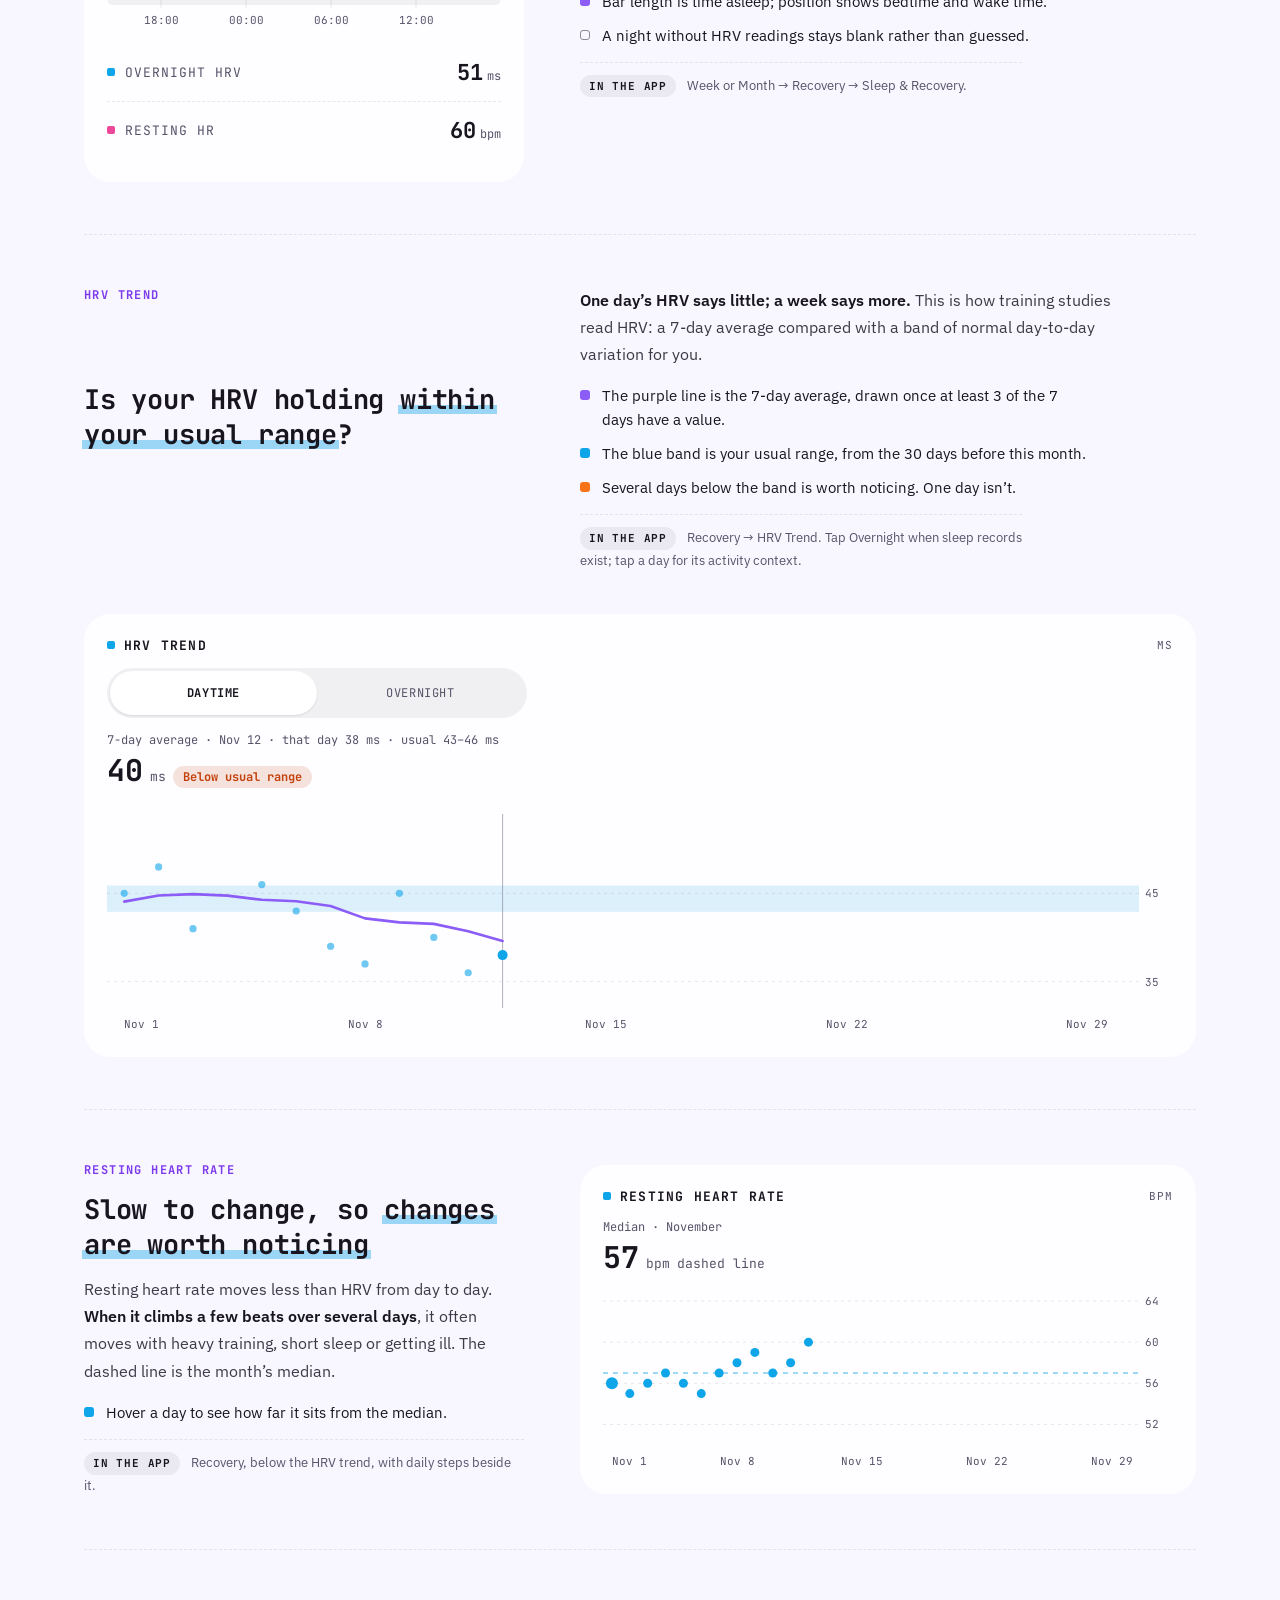
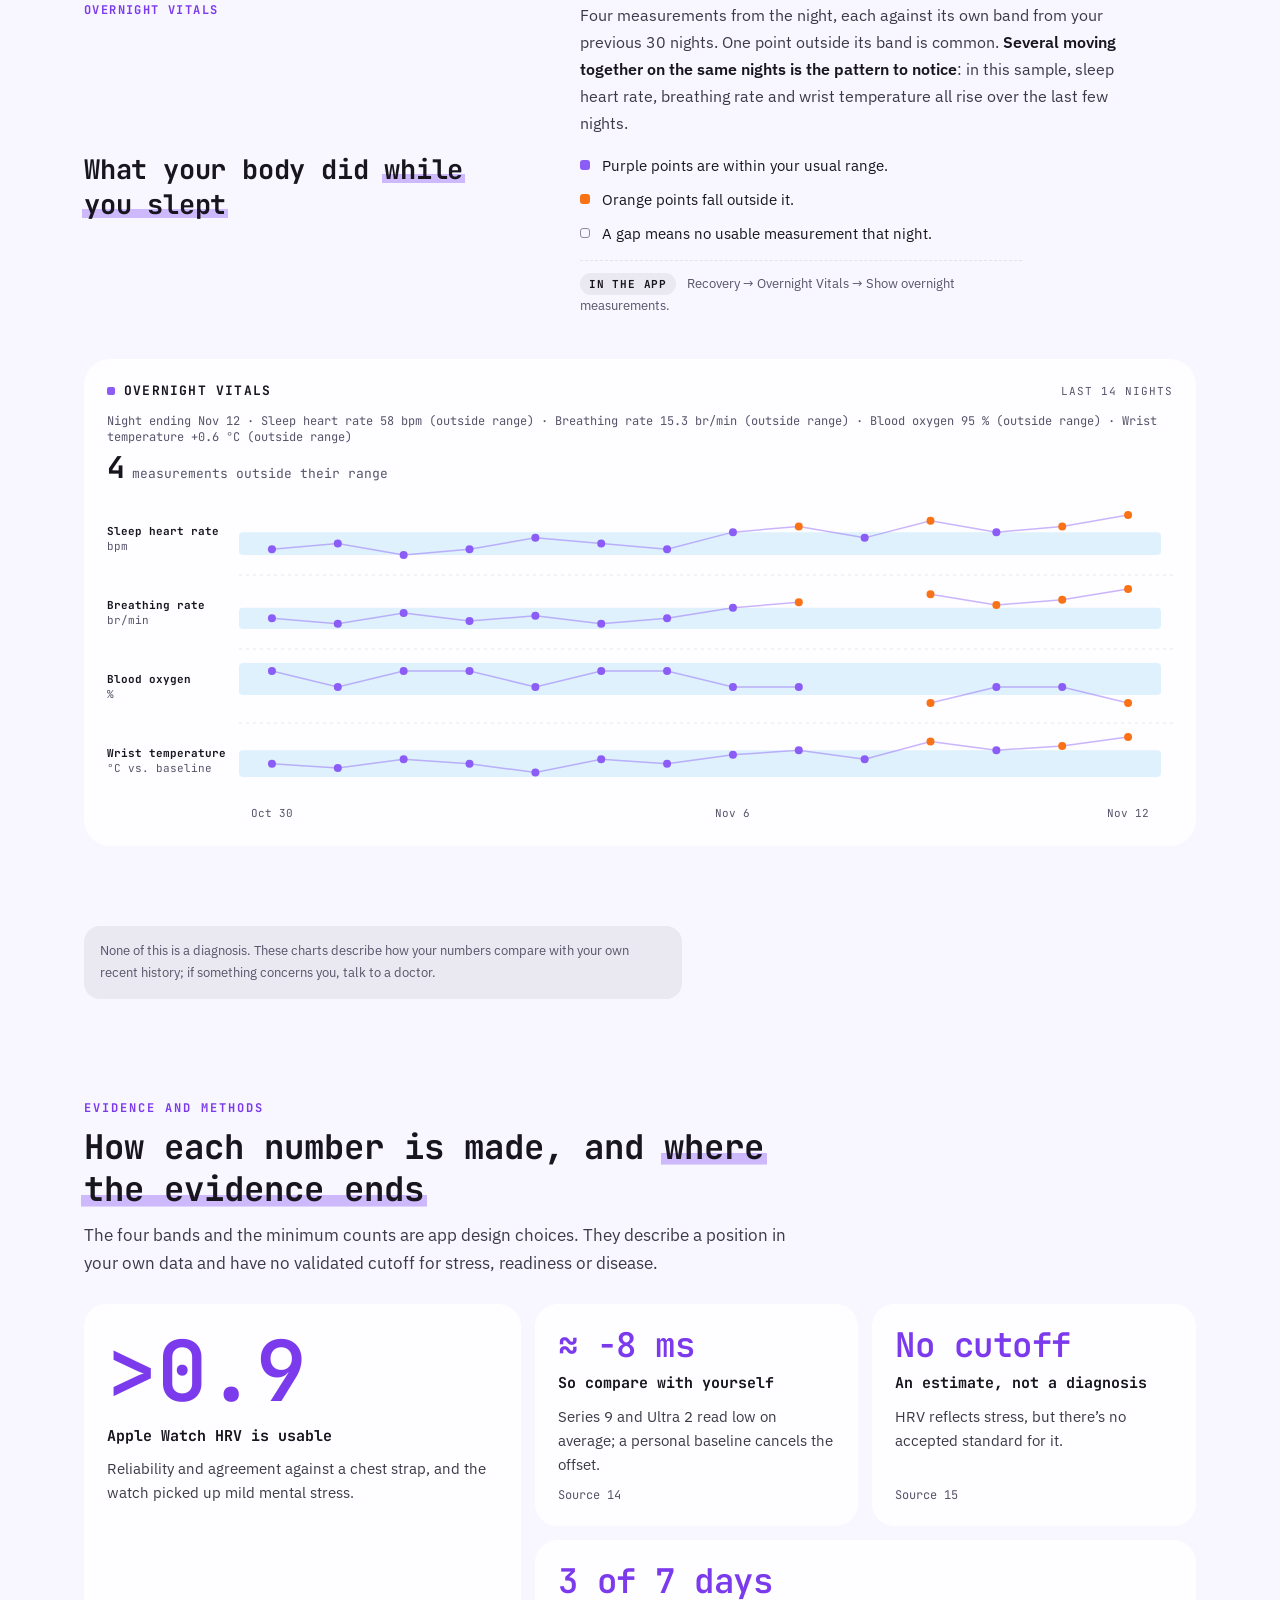
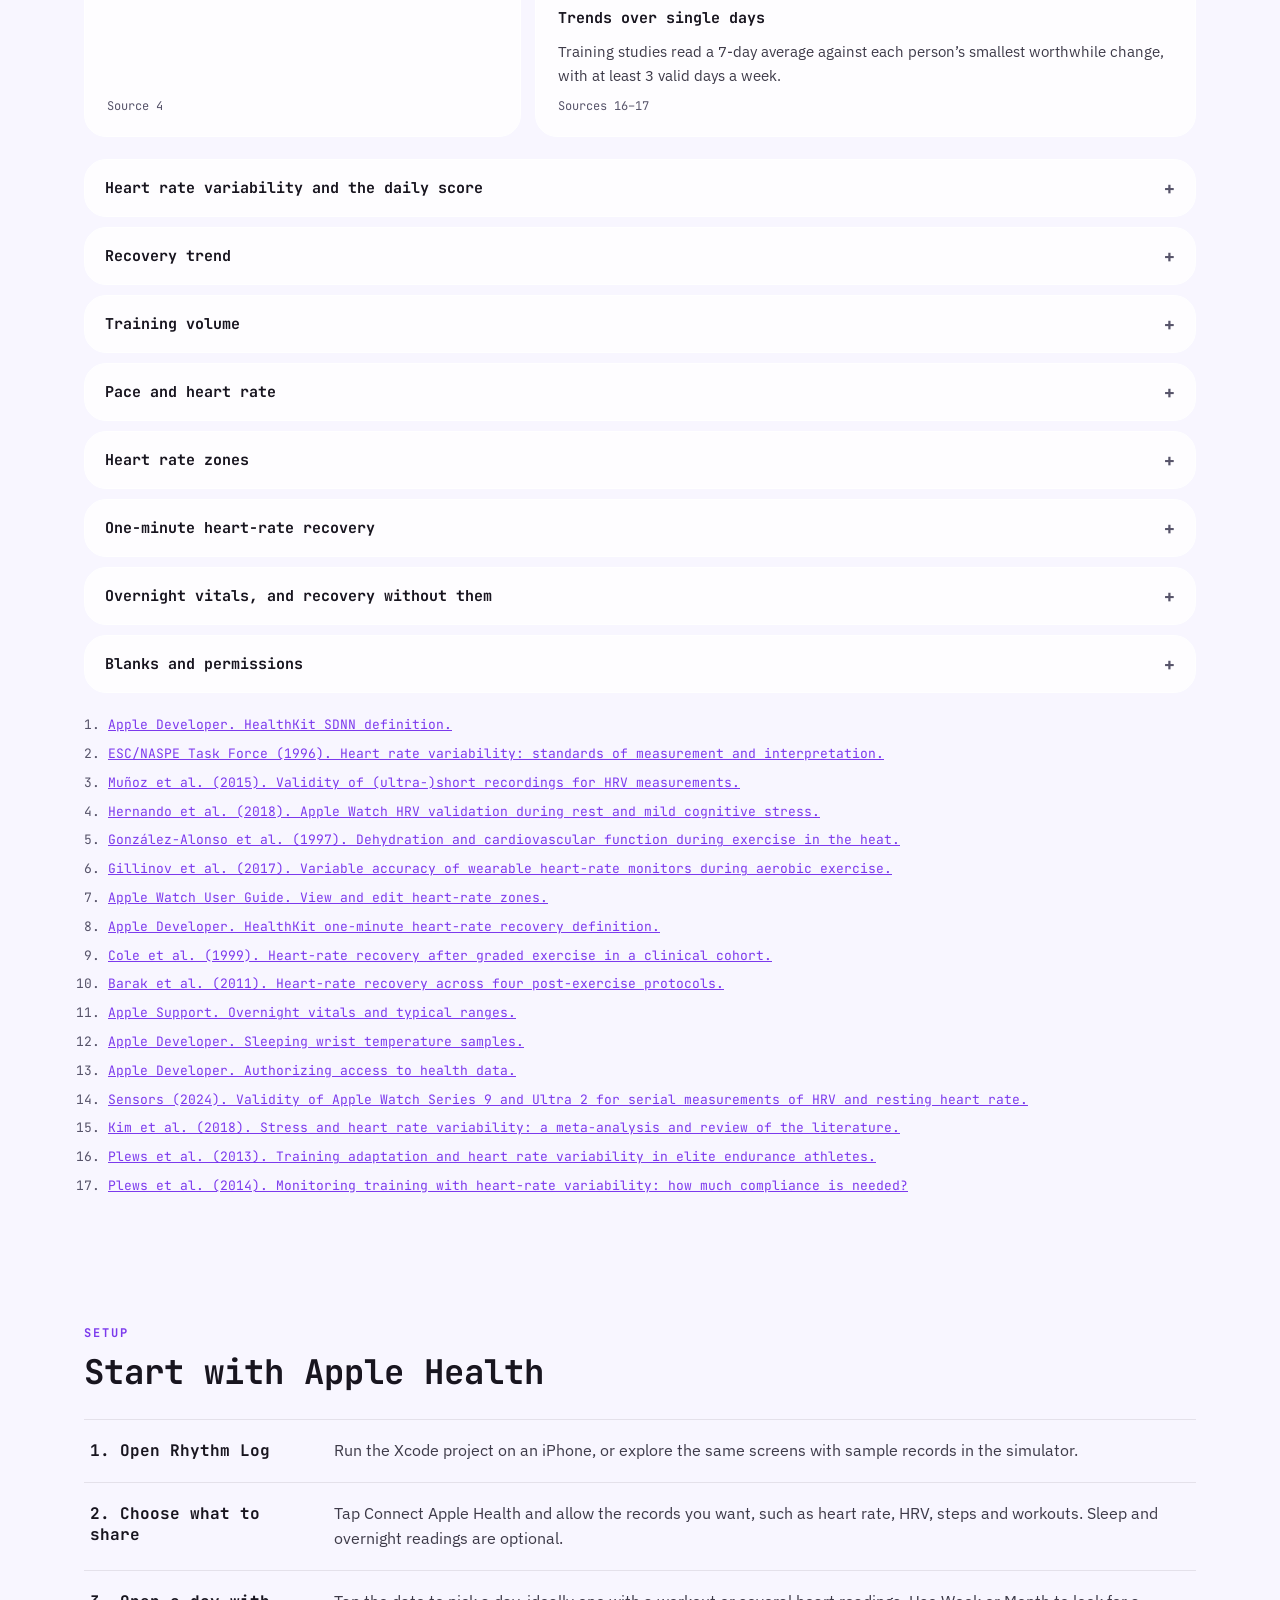
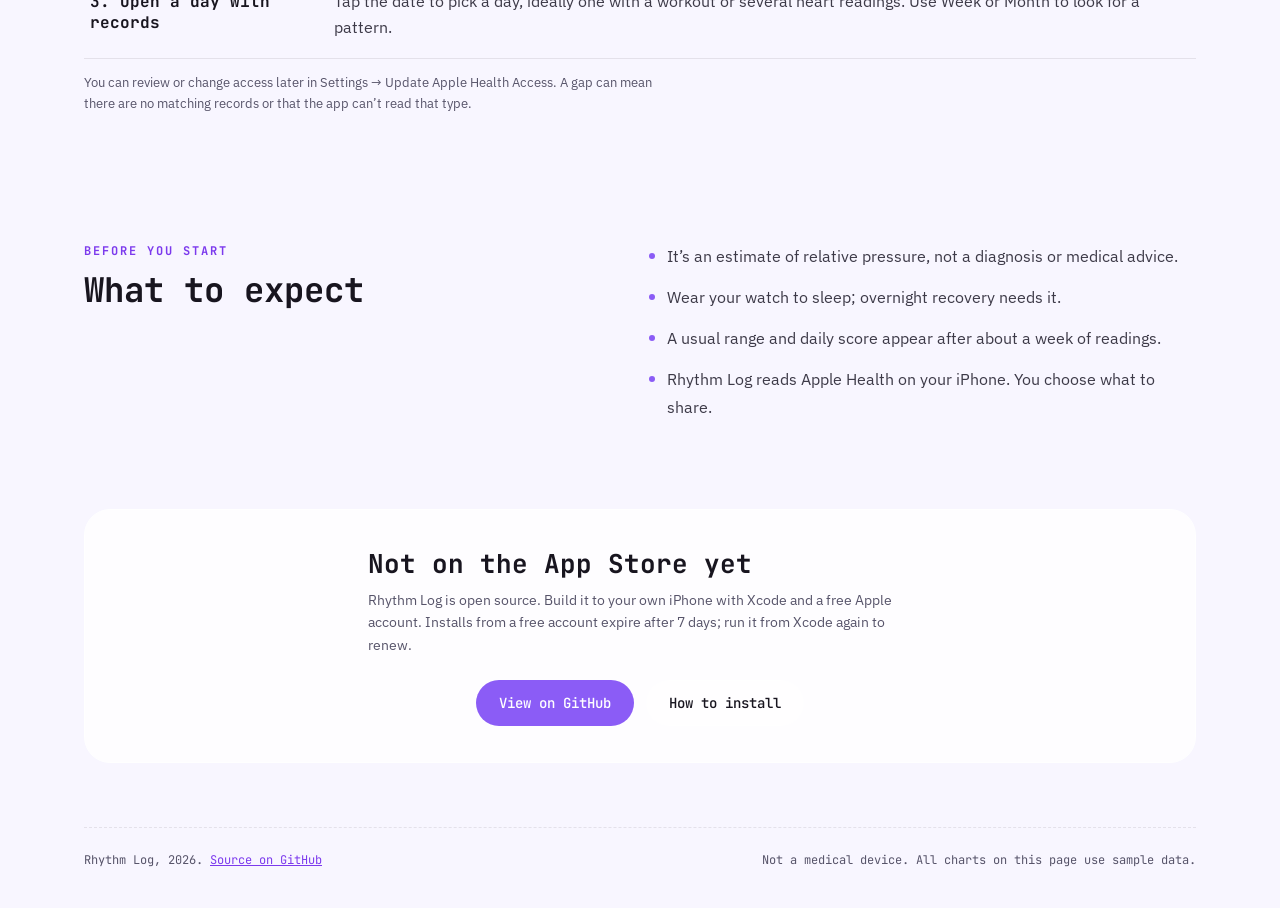
==== commit 79b75b9e: "Explain the updated Rhythm Log calendars and daily graphs" ====
--- a/docs/index.html
+++ b/docs/index.html
@@ -135,6 +135,9 @@
 .cal .d { font-size: 12px; font-weight: 700; }
 .cal .m { font-size: 11px; font-weight: 500; color: var(--muted); }
 .cal svg { width: 14px; height: 14px; }
+#trainCal { align-items: start; }
+#trainCal button { width: 100%; padding: 6px 3px; }
+.cal-sport { width: 100%; min-height: 18px; display: grid; place-items: center; border-radius: 5px; }
 
 /* Workout panel */
 .wlist { display: flex; flex-direction: column; gap: 4px; }
@@ -471,7 +474,7 @@
           <span class="label">Pressure through the day</span>
           <h3>The same readings, <span class="hl" style="--hl: var(--tangerine)">smoothed into half hours</span></h3>
           <p>Single readings are noisy. Averaging the estimates in each half hour <strong>shows the shape of the day</strong>: when pressure built up, and when it eased.</p>
-          <ul class="read"><li><i style="background:var(--tangerine)"></i><span>Taller, warmer bars mean HRV was further below your usual.</span></li><li><i class="none"></i><span>Gaps mean nothing was scored: asleep, training, or the watch wasn’t worn.</span></li><li><i style="background:var(--violet)"></i><span>The daily score is calculated separately, from the day’s median HRV.</span></li></ul>
+          <ul class="read"><li><i style="background:var(--tangerine)"></i><span>Taller, warmer bars mean HRV was further below your usual.</span></li><li><i class="none"></i><span>Violet bands show recorded sleep. Orange bands mark workouts. Both help explain gaps in pressure estimates.</span></li><li><i style="background:var(--violet)"></i><span>The daily score is calculated separately, from the day’s median HRV.</span></li></ul>
           <p class="hint"><b>In the app</b> Day view, directly below HRV through the day.</p>
         </div>
         <div class="card">
@@ -484,8 +487,8 @@
         <div class="copy">
           <span class="label">Heart rate</span>
           <h3><span class="hl" style="--hl: var(--pink)">Heart rate</span> explains what the HRV dots can’t</h3>
-          <p>Each bar spans the lowest to the highest heart rate in one hour. <strong>Low, narrow bars at night are sleep; tall bars are exertion.</strong> On the training day, the orange band marks the run, which is why HRV during it isn’t scored.</p>
-          <ul class="read"><li><i style="background:var(--pink)"></i><span>A bar’s length is the hour’s range, from its lowest to its highest reading.</span></li><li><i style="background:var(--tangerine)"></i><span>The orange band is a recorded workout.</span></li></ul>
+          <p>Each bar spans the lowest and highest readings in a time window. <strong>Violet bands show recorded sleep and orange bands show workouts.</strong> On the sample training day, you can see heart rate rise during the run.</p>
+          <ul class="read"><li><i style="background:var(--pink)"></i><span>A bar’s length shows how much heart rate varied in that time window.</span></li><li><i style="background:var(--tangerine)"></i><span>The orange band is a recorded workout.</span></li></ul>
           <p class="hint"><b>In the app</b> Day view → Heart Rate. Tap a bar to see that hour.</p>
         </div>
         <div class="card">
@@ -544,7 +547,7 @@
           <span class="label">Training volume</span>
           <h3>How much, <span class="hl" style="--hl: var(--tangerine)">by sport</span>, week by week</h3>
           <p>Each bar is a seven-day block of recorded workout minutes, stacked by activity. <strong>Tap a week to compare it with the one before.</strong> In the app, the latest block also compares with your typical week, the median of the earlier blocks.</p>
-          <ul class="read"><li><i style="background:var(--tangerine)"></i><span>Running</span></li><li><i style="background:var(--violet)"></i><span>Strength training</span></li><li><i style="background:var(--sky)"></i><span>Cycling</span></li><li><i class="none"></i><span>Minutes measure time, not effort: an hour of easy cycling and an hour of intervals look the same here.</span></li></ul>
+          <ul class="read"><li><i style="background:var(--lime)"></i><span>Running</span></li><li><i style="background:var(--violet)"></i><span>Strength training</span></li><li><i style="background:var(--sky)"></i><span>Cycling</span></li><li><i class="none"></i><span>Minutes measure time, not effort: an hour of easy cycling and an hour of intervals look the same here.</span></li></ul>
           <p class="hint"><b>In the app</b> Week → Training. Tap a bar, then expand the workout count to see the sessions behind it.</p>
         </div>
         <div class="card">
@@ -557,14 +560,15 @@
         <div class="copy">
           <span class="label">Training calendar and workout</span>
           <h3>From a date to <span class="hl" style="--hl: var(--tangerine)">a single session</span></h3>
-          <p>The calendar shows each day’s main workout and its minutes. Tap a date to open it, then tap a session to see <strong>how hard it was</strong>: the time spent in each heart rate zone, and how heart rate moved through it.</p>
+          <p>Month opens in Calendar view. Each sport has its own colour. Days with multiple sports stack the coloured tiles over a blended tint and show the day’s total workout minutes. Tap a date, then a workout to see its heart rate and time in each zone.</p>
           <ul class="read">
             <li><i style="background:var(--sky)"></i><span>Zones 1–2 are easy, conversational effort.</span></li>
             <li><i style="background:var(--straw)"></i><span>Zone 3 is steady, comfortably hard.</span></li>
             <li><i style="background:var(--pink)"></i><span>Zones 4–5 are hard to very hard, hard to hold for long.</span></li>
           </ul>
-          <p>Try November 10 for Indoor Cycling or November 12 for Indoor Rowing.</p>
-          <p class="hint"><b>In the app</b> Month → Training, then the calendar icon. Tap a date to open that day at its workouts.</p>
+          <p>Try November 11 to see stacked strength training and running tiles. In the app, the bar-chart switch shows the month’s total and lets you tap a weekly bar to filter the workout list. Each bar is labelled with its starting date.</p>
+          <p>Open Year for twelve light month tiles. A coloured dot marks a workout day, and a split dot shows multiple sports. Running is lime green, walking is golden yellow, indoor cycling is sky blue and strength training is violet. Tap a month to open its full training calendar.</p>
+          <p class="hint"><b>In the app</b> Month → Training. Tap a date to open that day at its workouts.</p>
         </div>
         <div class="grid2">
           <div class="card">
@@ -572,7 +576,7 @@
             <div class="readout" id="calTotal"></div>
             <div class="cal-head" aria-hidden="true"><span>M</span><span>T</span><span>W</span><span>T</span><span>F</span><span>S</span><span>S</span></div>
             <div class="cal" id="trainCal"></div>
-            <div class="legend"><span><b style="background:var(--tangerine)"></b>Running</span><span><b style="background:var(--violet)"></b>Strength training</span><span><b style="background:var(--sky)"></b>Indoor Cycling</span><span><b style="background:var(--lime)"></b>Indoor Rowing</span></div>
+            <div class="legend"><span><b style="background:var(--lime)"></b>Running</span><span><b style="background:var(--violet)"></b>Strength training</span><span><b style="background:var(--sky)"></b>Indoor Cycling</span><span><b style="background:var(--pink)"></b>Indoor Rowing</span></div>
           </div>
           <div class="card" id="workoutPanel" aria-live="polite"></div>
         </div>
@@ -626,7 +630,7 @@
           <h3>A month of daily scores <span class="hl" style="--hl: var(--sky)">at a glance</span></h3>
           <p>Each date shows that day’s HRV score; switch to daily HRV or resting heart rate. <strong>A run of warm colours points to a stretch worth looking into</strong>, and tapping a date shows all three numbers for that day.</p>
           <ul class="read"><li><i style="background:var(--lime)"></i><span>Low</span></li><li><i style="background:var(--sky)"></i><span>Usual</span></li><li><i style="background:var(--tangerine)"></i><span>Elevated</span></li><li><i style="background:var(--pink)"></i><span>High</span></li></ul>
-          <p class="hint"><b>In the app</b> Month → Recovery, then the calendar icon. Choose a metric from the menu and tap a date.</p>
+          <p class="hint"><b>In the app</b> Month → Recovery. Choose a metric from the menu and tap a date.</p>
         </div>
         <div class="card">
           <div class="card-title"><h4><i style="background:var(--sky)"></i>Recovery calendar</h4><span class="unit">Nov 2026</span></div>
@@ -1217,10 +1221,23 @@
   readout("hrvReadout", `${fmtHour(p.t)} · ${inHour.length} readings this hour`, p.v, "ms", extra);
 }
 
+function dayEventBands(svg, x, height) {
+  const draw = (start, end, color, opacity) => {
+    const left = x(clamp(start, 0, 24)), right = x(clamp(end, 0, 24));
+    if (right > left) el("rect", { x: left, y: M.t, width: right - left, height, fill: css(color), opacity }, svg);
+  };
+  today().stages.forEach(({ stage, s, e }) => {
+    if (stage !== "Awake") draw(s, e, "--violet", 0.16);
+  });
+  const workout = dayDef().workout;
+  if (workout) draw(workout[0], workout[1], "--tangerine", 0.2);
+}
+
 const pressureChart = chart("pressureChart", 190, (svg, w, h, c) => {
   const d = today();
   const iw = w - M.r, ih = h - M.t - M.b;
   const x = (slot) => slot / 48 * iw, y = (v) => M.t + ih - v / 100 * ih;
+  dayEventBands(svg, (hour) => x(hour * 2), ih);
   [0, 50, 100].forEach((v) => axisY(svg, 0, iw, y(v), v));
   hourAxis(svg, w, h);
   const bw = 3.5;
@@ -1241,11 +1258,11 @@
 }
 
 const hrChart = chart("hrChart", 190, (svg, w, h, c) => {
-  const d = today(), def = dayDef();
+  const d = today();
   const iw = w - M.r, ih = h - M.t - M.b;
   const lo = 40, hi = 180;
   const x = (t) => t / 24 * iw, y = (v) => M.t + ih - (v - lo) / (hi - lo) * ih;
-  if (def.workout) el("rect", { x: x(def.workout[0]), y: M.t, width: x(def.workout[1]) - x(def.workout[0]), height: ih, fill: css("--tangerine"), opacity: 0.14 }, svg);
+  dayEventBands(svg, x, ih);
   [60, 100, 140, 180].forEach((v) => axisY(svg, 0, iw, y(v), v));
   hourAxis(svg, w, h);
   const bw = Math.max(3, iw / 24 * 0.36);
@@ -1347,10 +1364,10 @@
   indoorRowing: (stroke) => `<svg width="100%" height="100%" viewBox="0 0 24 24" fill="none" stroke="${stroke}" stroke-width="2" stroke-linecap="round" stroke-linejoin="round" aria-hidden="true"><circle cx="8" cy="5" r="2"/><path d="m7 9 3 4 4-1 3 5M10 13l5-4 4 1M3 19h18m-16 0v2m14-2v2"/></svg>`
 };
 const TYPE = {
-  r: { name: "Running", color: "--tangerine", ink: "#C2410C" },
+  r: { name: "Running", color: "--lime", ink: "#4D7C0F" },
   s: { name: "Traditional strength training", color: "--violet", ink: "#6D28D9" },
   indoorCycling: { name: "Indoor Cycling", color: "--sky", ink: "#0369A1" },
-  indoorRowing: { name: "Indoor Rowing", color: "--lime", ink: "#3F6212" }
+  indoorRowing: { name: "Indoor Rowing", color: "--pink", ink: "#BE185D" }
 };
 const WEEKS = [
   { label: "Sep 21", run: 64, strength: 190, cycle: 40 }, { label: "Sep 28", run: 22, strength: 245, cycle: 35 },
@@ -1382,7 +1399,7 @@
     const cx = slot * (i + 0.5);
     el("rect", { x: cx - bw / 2, y: 6, width: bw, height: ih - 6, rx: 6, fill: css("--track") }, svg);
     let top = ih;
-    [["cycle", "--sky"], ["strength", "--violet"], ["run", "--tangerine"]].reverse().forEach(([k, color]) => {
+    [["cycle", "--sky"], ["strength", "--violet"], ["run", "--lime"]].reverse().forEach(([k, color]) => {
       const hgt = wk[k] / max * (ih - 6);
       if (!hgt) return;
       top -= hgt;
@@ -1413,12 +1430,18 @@
     const list = WORKOUTS[d] || [];
     const mins = list.reduce((a, x) => a + x.min, 0);
     total += mins; count += list.length;
-    const main = list.slice().sort((a, b) => b.min - a.min)[0];
+    const types = [...new Set(list.map((workout) => workout.type))];
     const future = d > TODAY;
-    const bg = main ? `background:color-mix(in srgb, var(${TYPE[main.type].color}) 15%, transparent)` : "";
-    const label = `November ${d}${main ? ", " + list.map((x) => `${TYPE[x.type].name} ${x.min} min`).join(", ") : ", no workouts"}`;
-    html += `<button type="button" data-d="${d}" class="${d === TODAY ? "today" : ""}" style="${bg}" aria-pressed="${d === calDay}" aria-label="${label}" ${future ? "disabled" : ""}>
-      <span class="d">${d}</span>${main ? ICON[main.type](isDark() ? css(TYPE[main.type].color) : TYPE[main.type].ink) : ""}<span class="m">${main ? mins + (list.length > 1 ? " +" : "") : future ? "" : "—"}</span></button>`;
+    const tint = (type, percent) => `color-mix(in srgb, var(${TYPE[type].color}) ${percent}%, transparent)`;
+    const tints = types.map((type) => tint(type, 12));
+    const bg = types.length > 1 ? `linear-gradient(${tints.join(", ")})` : tints[0] || "transparent";
+    const tiles = types.map((type) => {
+      const icon = ICON[type](isDark() ? css(TYPE[type].color) : TYPE[type].ink);
+      return types.length > 1 ? `<span class="cal-sport" style="background:${tint(type, 18)}">${icon}</span>` : icon;
+    }).join("");
+    const label = `November ${d}${list.length ? ", " + list.map((x) => `${TYPE[x.type].name} ${x.min} min`).join(", ") : ", no workouts"}`;
+    html += `<button type="button" data-d="${d}" class="${d === TODAY ? "today" : ""}" style="background:${bg}" aria-pressed="${d === calDay}" aria-label="${label}" ${future ? "disabled" : ""}>
+      <span class="d">${d}</span>${tiles}<span class="m">${list.length ? mins + (list.length > 1 ? " +" : "") : future ? "" : "—"}</span></button>`;
   }
   host.innerHTML = html;
   readout("calTotal", "November 2026", total, "min", ` <small>· ${count} workouts</small>`);
@@ -1555,7 +1578,7 @@
       if (metric === 1) { const v = DAYTIME[NOV + d - 1]; if (v) { vals.push(v); text = v; bg = "background:color-mix(in srgb, var(--sky) 10%, transparent)"; } else text = "—"; }
       if (metric === 2) { const v = RHR[d]; vals.push(v); text = v; bg = "background:color-mix(in srgb, var(--pink) 9%, transparent)"; }
     }
-    html += `<button type="button" data-d="${d}" class="${d === TODAY ? "today" : ""}" style="${bg}" aria-pressed="${d === recSel}" ${future ? "disabled" : ""} aria-label="November ${d}${text ? ", " + text : ""}"><span class="d">${d}</span><span class="m" style="color:var(--ink)">${text}</span>${bar}</button>`;
+    html += `<button type="button" data-d="${d}" class="${d === TODAY ? "today" : ""}" style="background:${bg}" aria-pressed="${d === recSel}" ${future ? "disabled" : ""} aria-label="November ${d}${text ? ", " + text : ""}"><span class="d">${d}</span><span class="m" style="color:var(--ink)">${text}</span>${bar}</button>`;
   }
   host.innerHTML = html;
   host.querySelectorAll("button[data-d]").forEach((b) => b.addEventListener("click", () => { recSel = +b.dataset.d; renderRecCal(); }));
@@ -1761,7 +1784,7 @@
     const max = Math.max(...WEEKS.map((w) => w.run + w.strength + w.cycle));
     WEEKS.forEach((w, i) => {
       let top = 58; const x = 5 + i * 7.2;
-      [["run", "--tangerine"], ["strength", "--violet"], ["cycle", "--sky"]].forEach(([k, col]) => {
+      [["run", "--lime"], ["strength", "--violet"], ["cycle", "--sky"]].forEach(([k, col]) => {
         const h = w[k] / max * 50; if (!h) return; top -= h;
         el("rect", { x, y: top, width: 5, height: h, fill: css(col), opacity: i === WEEKS.length - 1 ? 1 : 0.55 }, gt);
       });
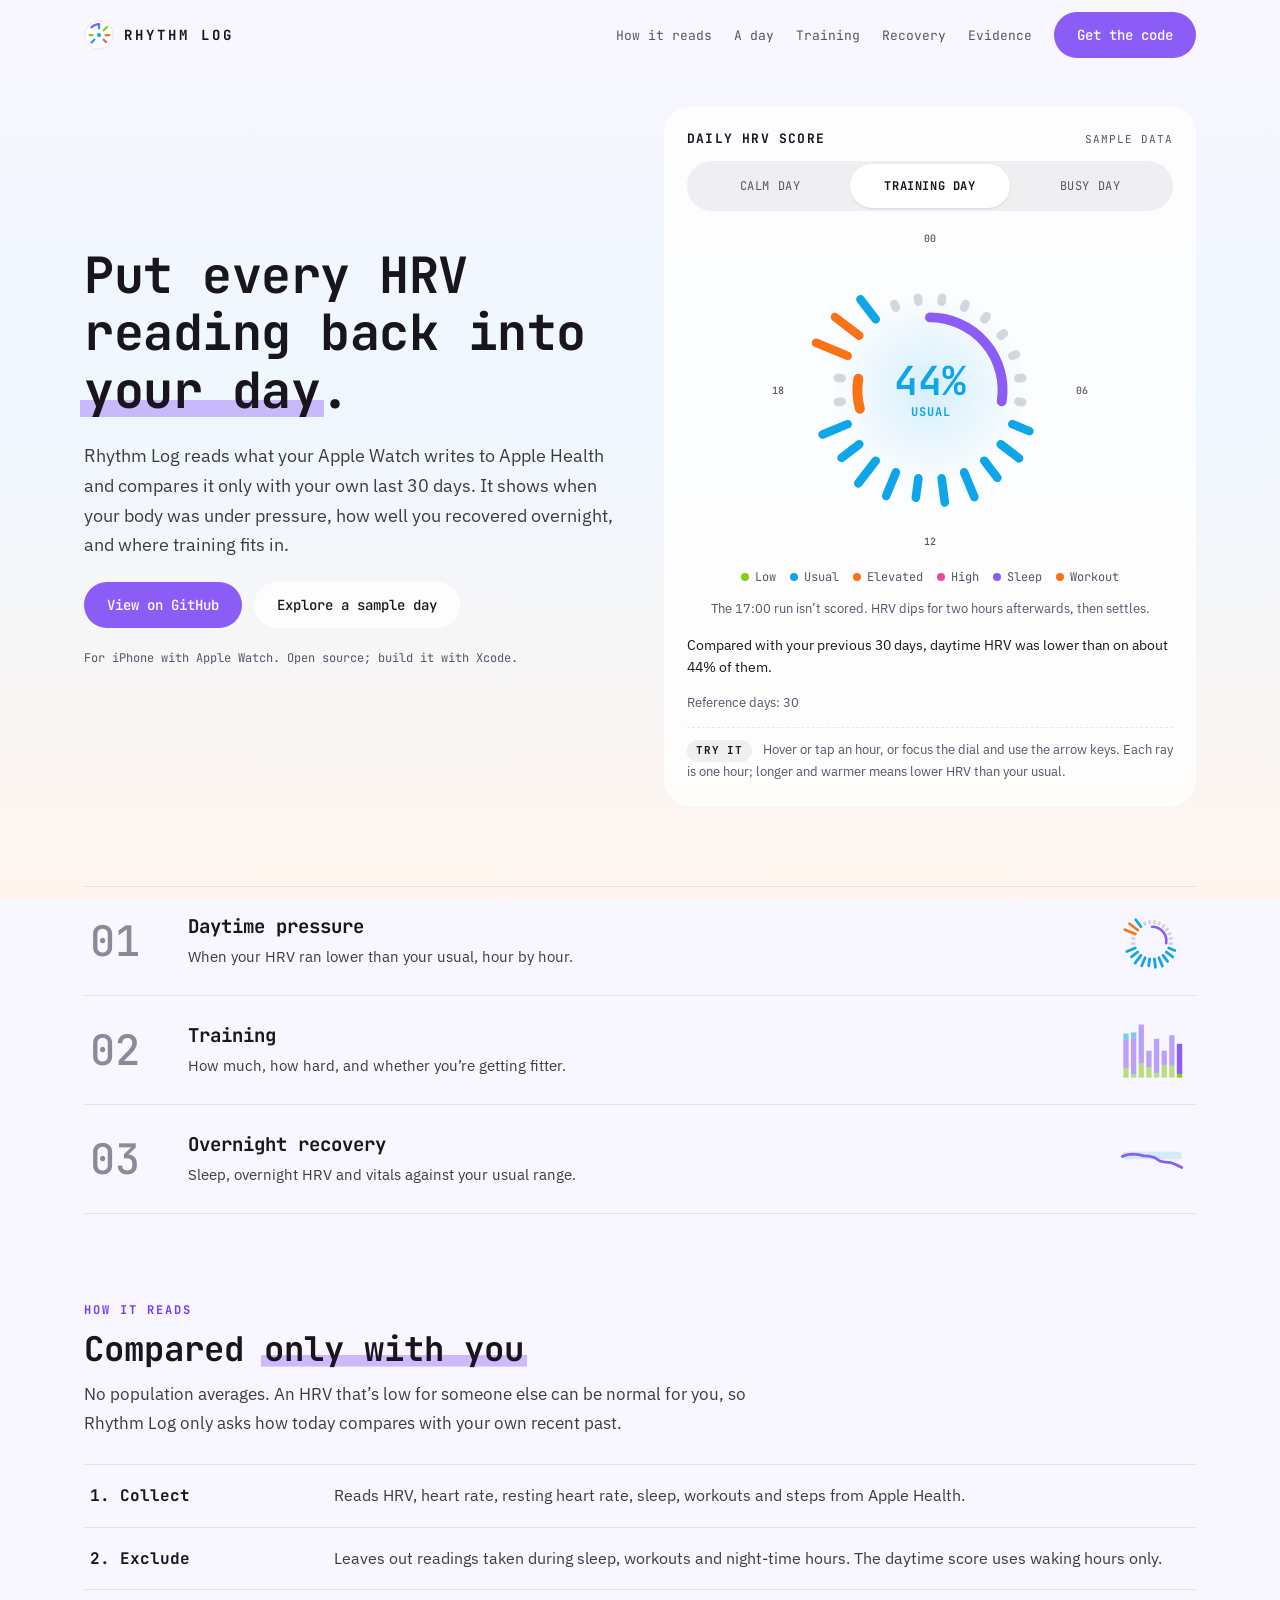
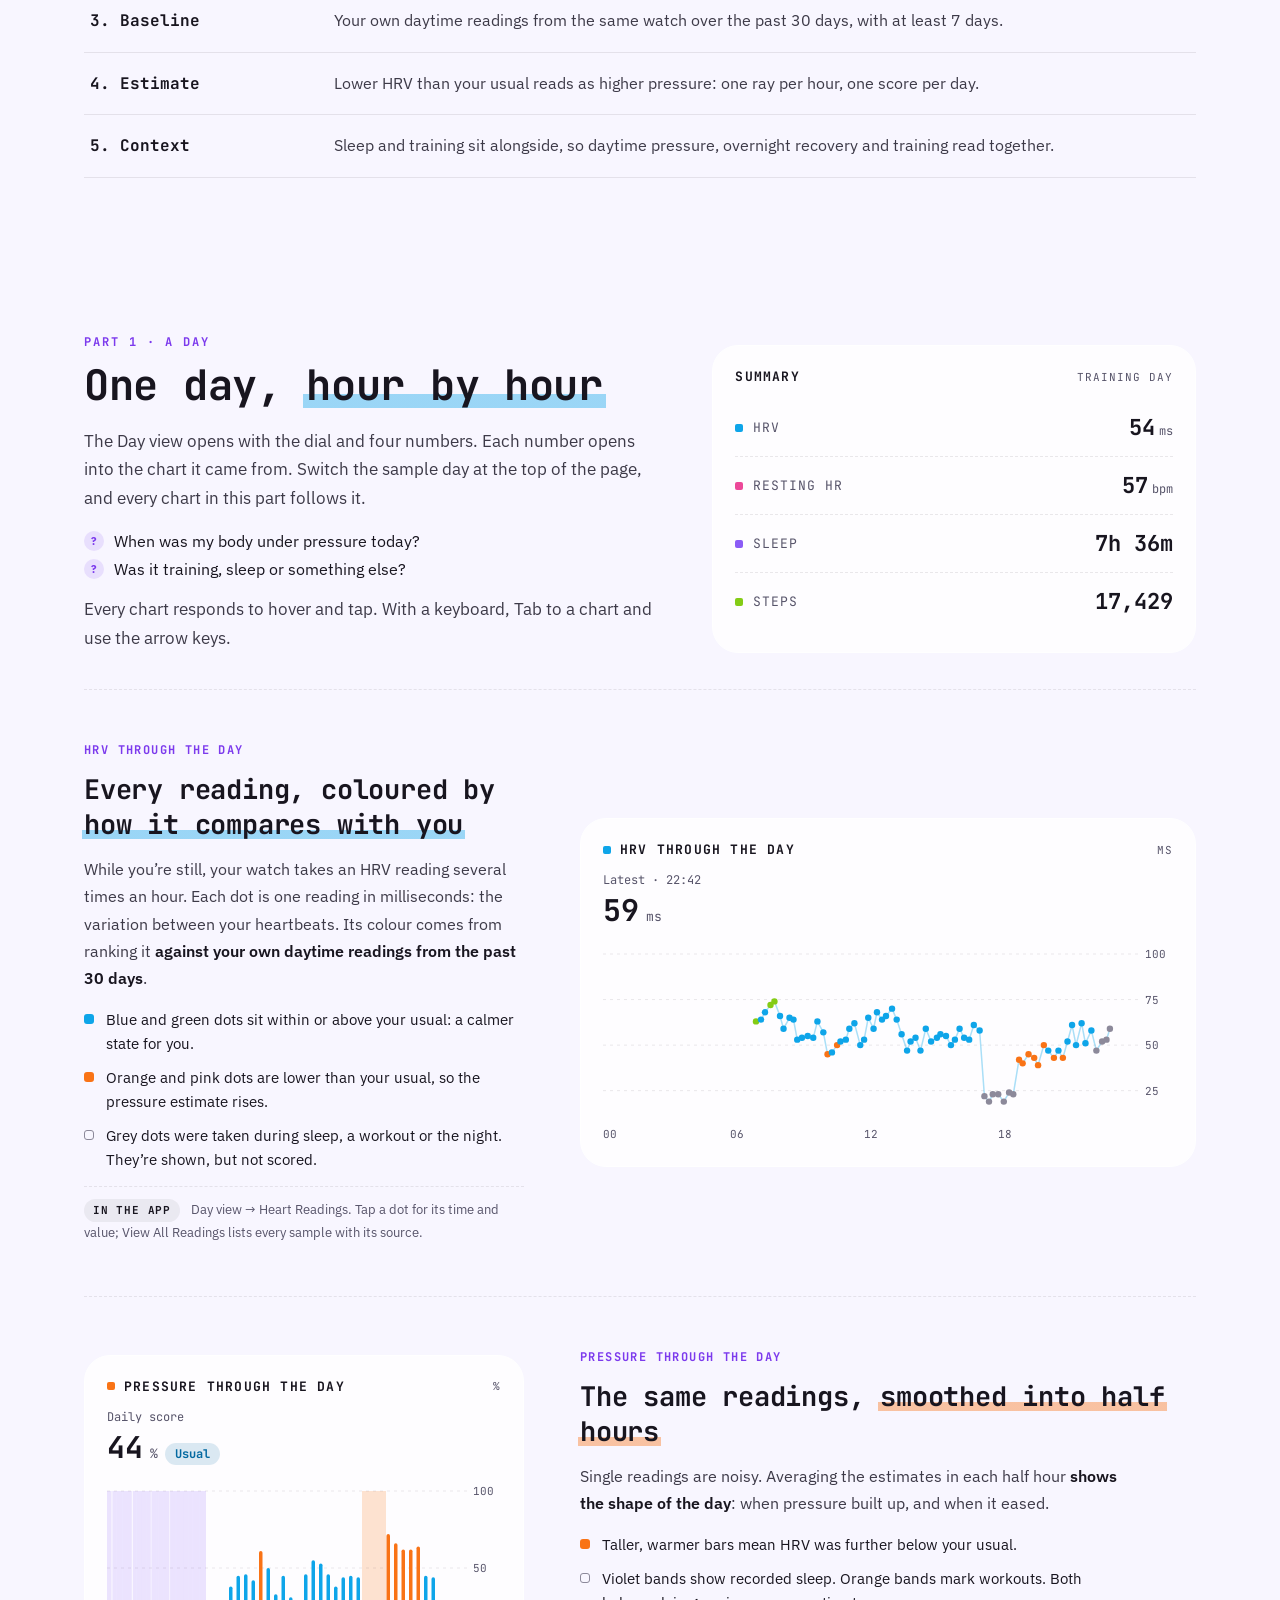
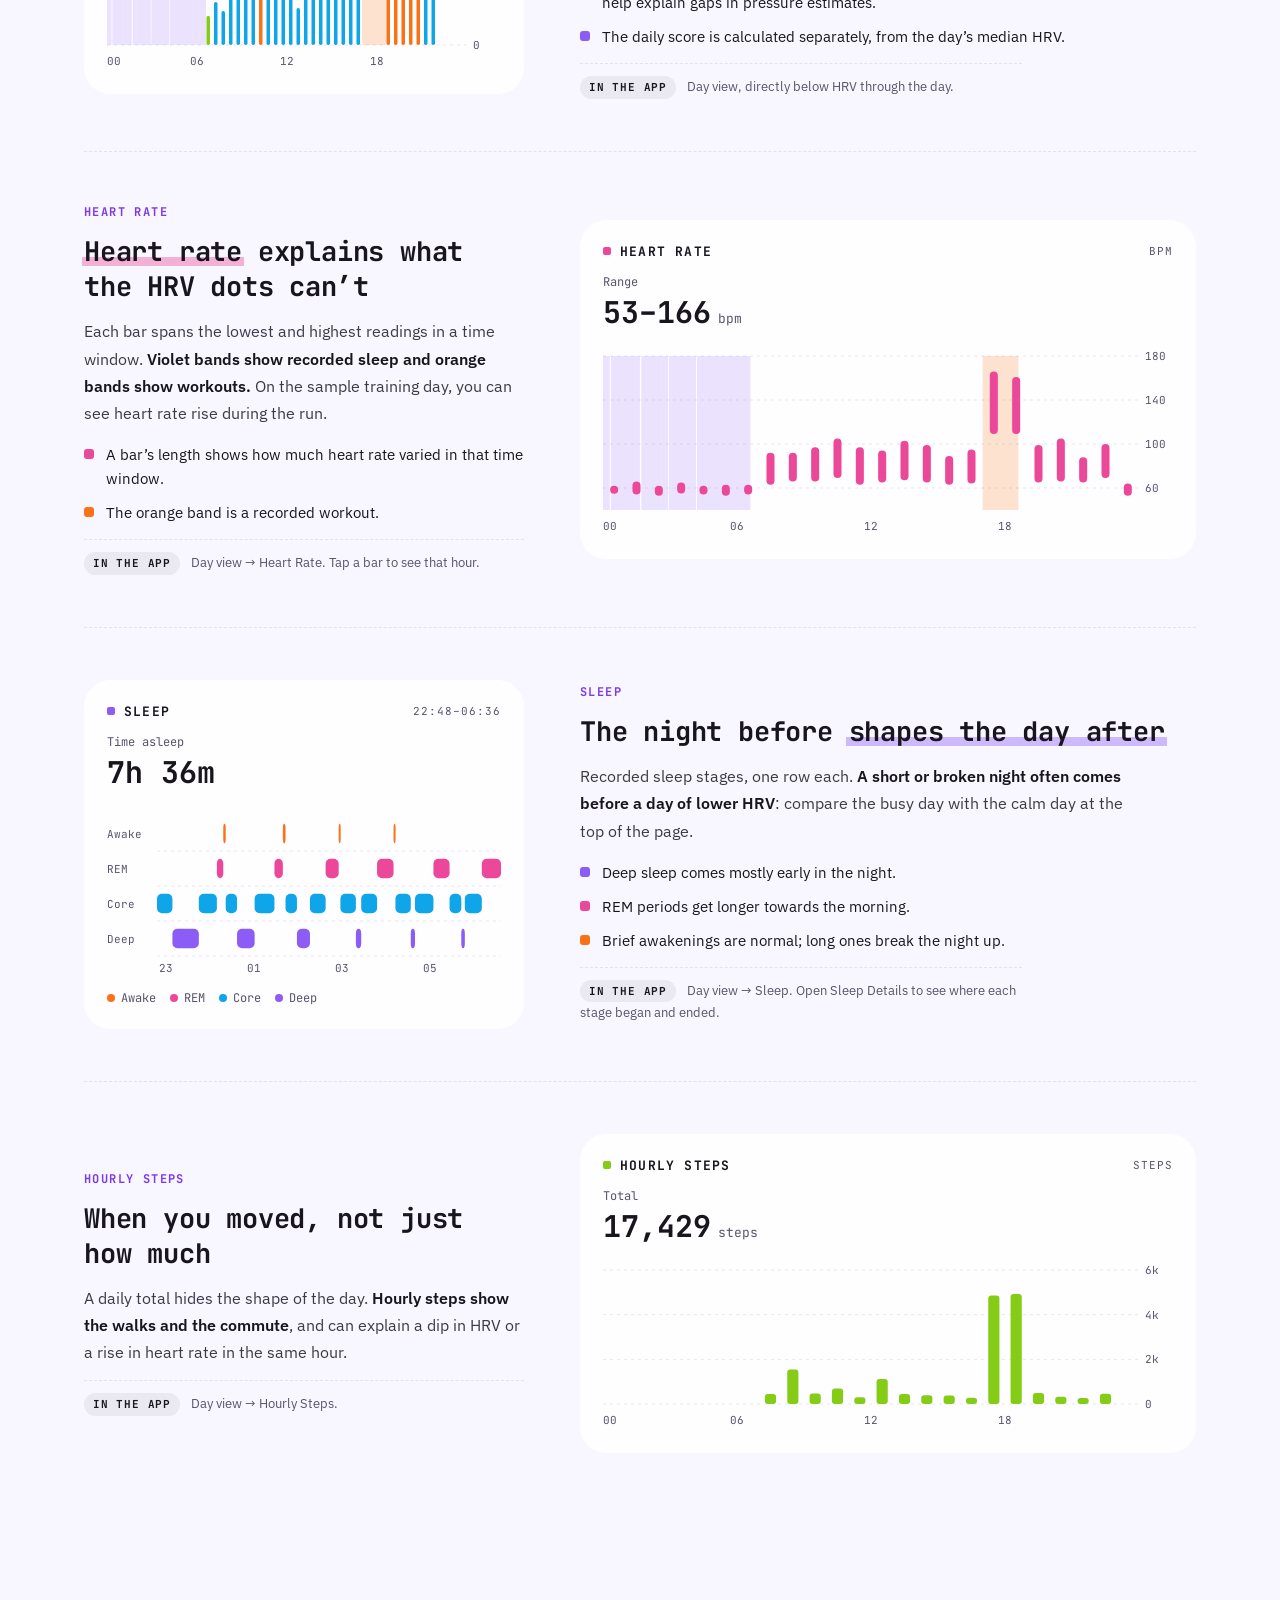
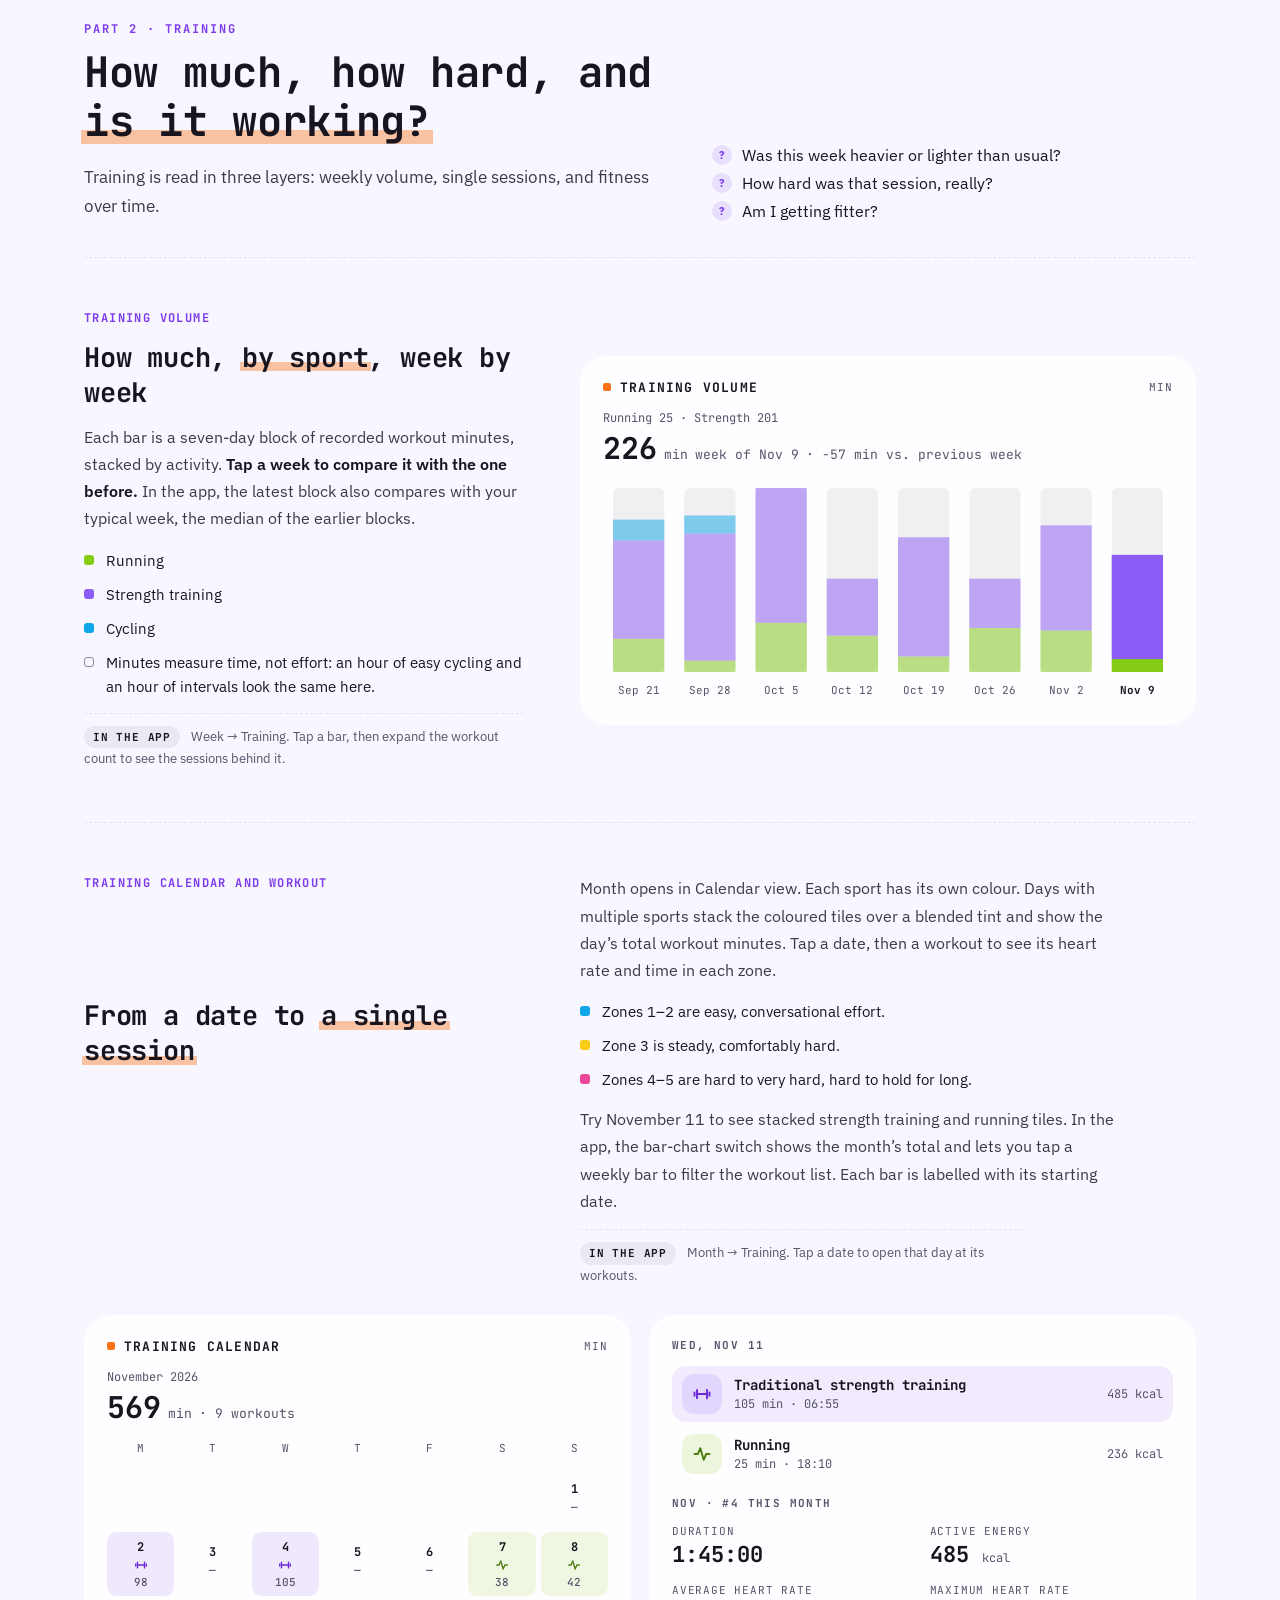
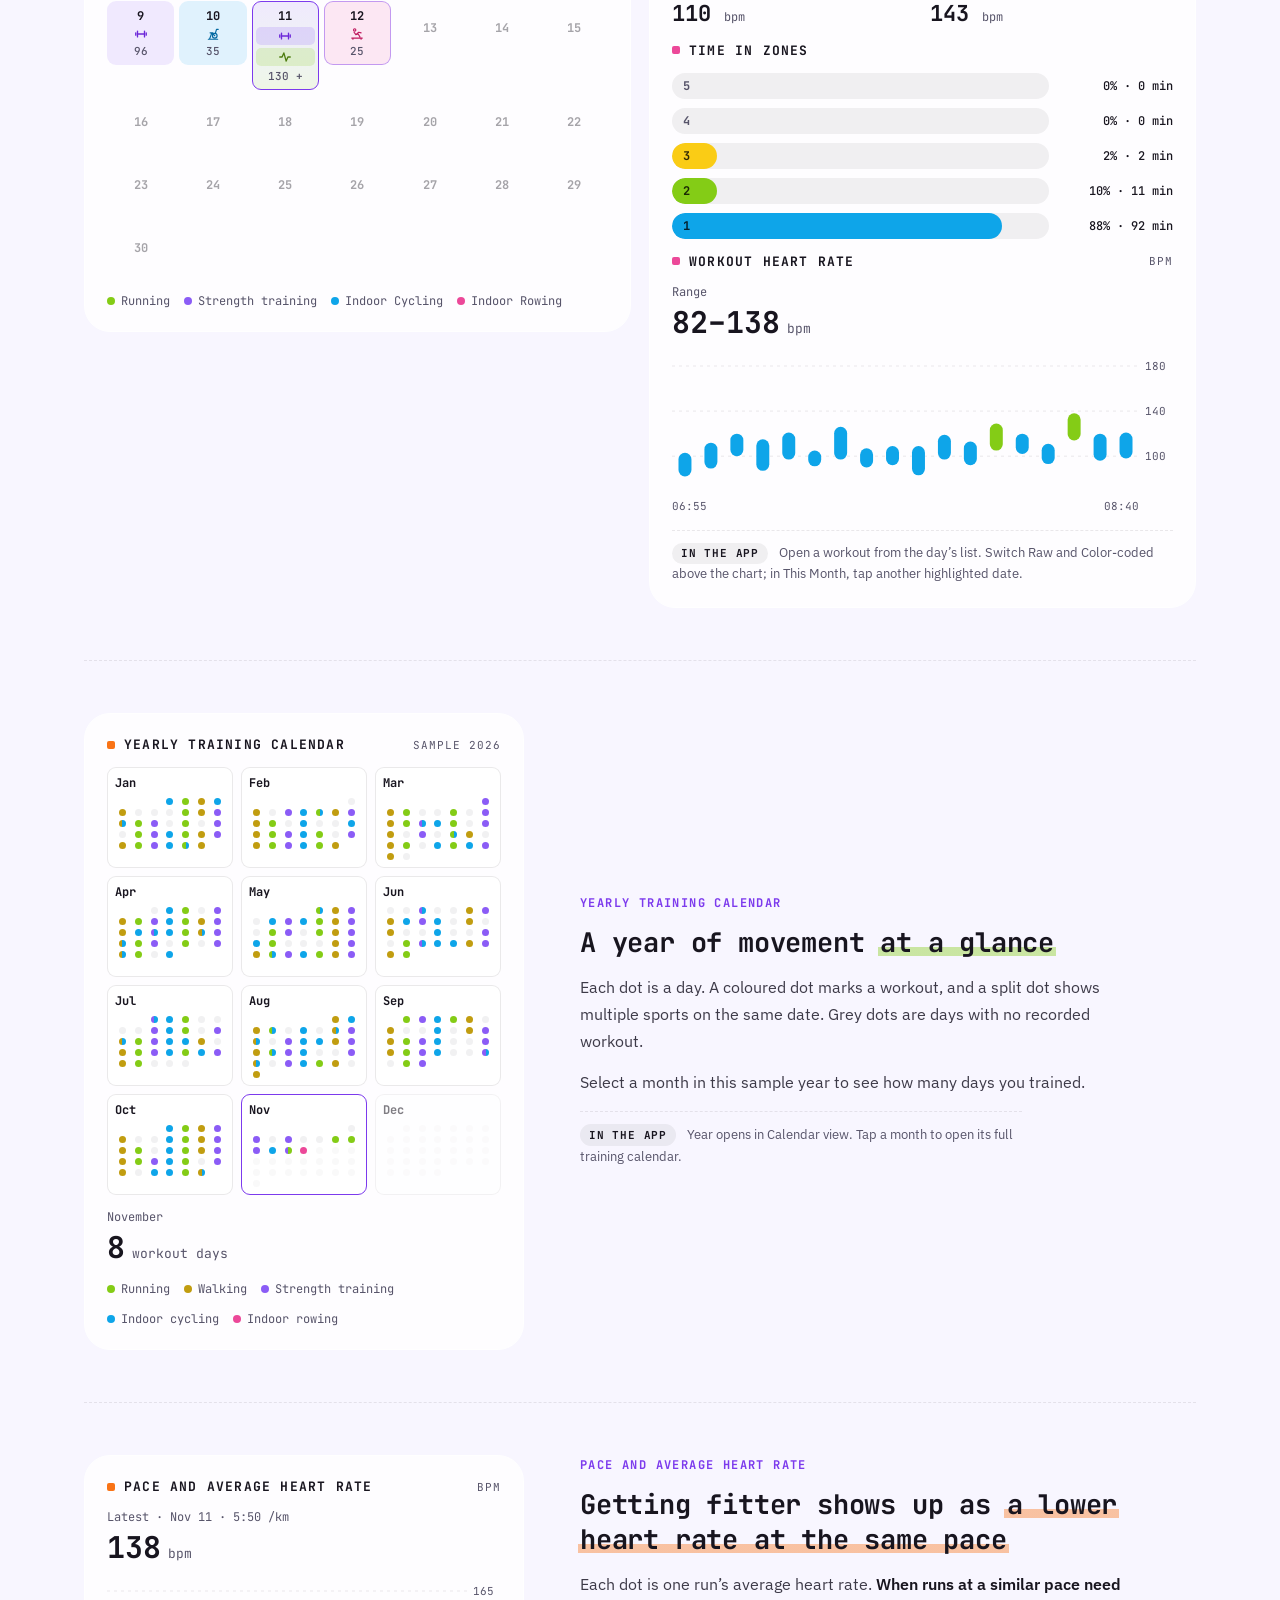
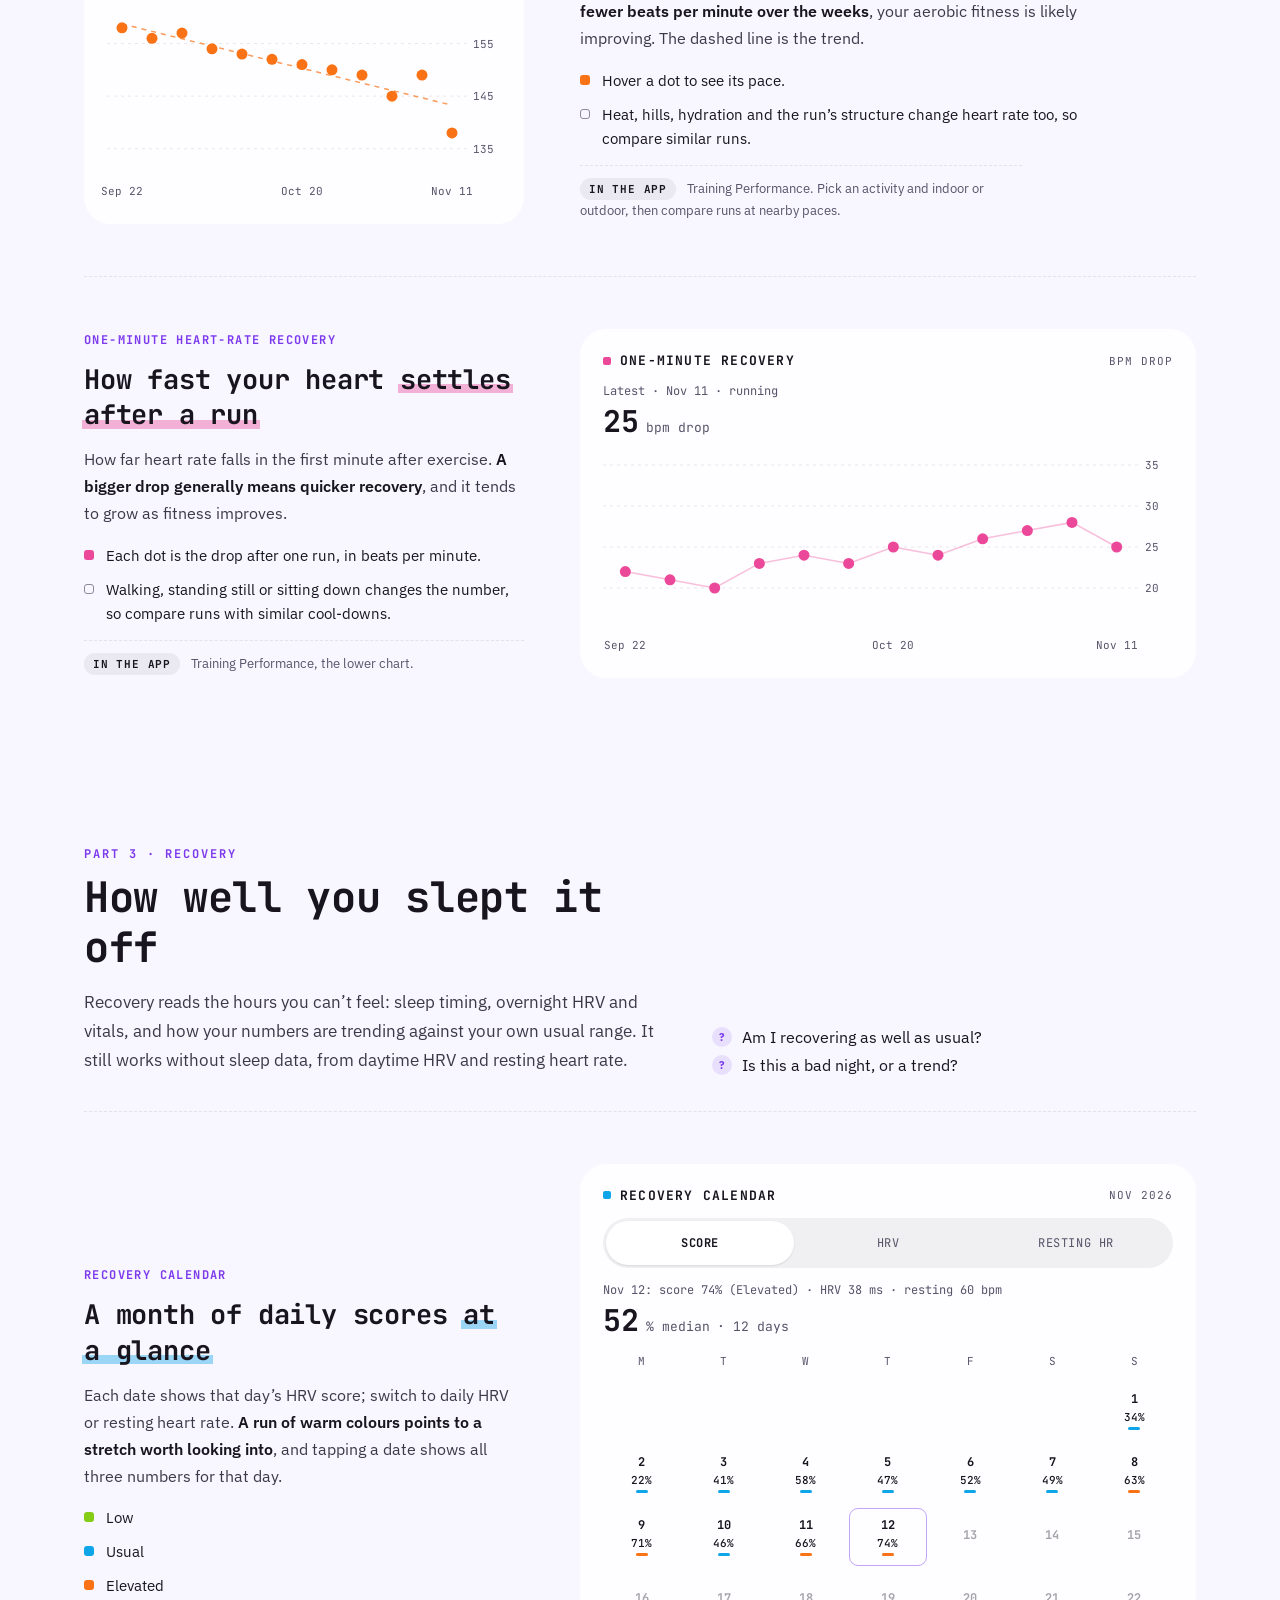
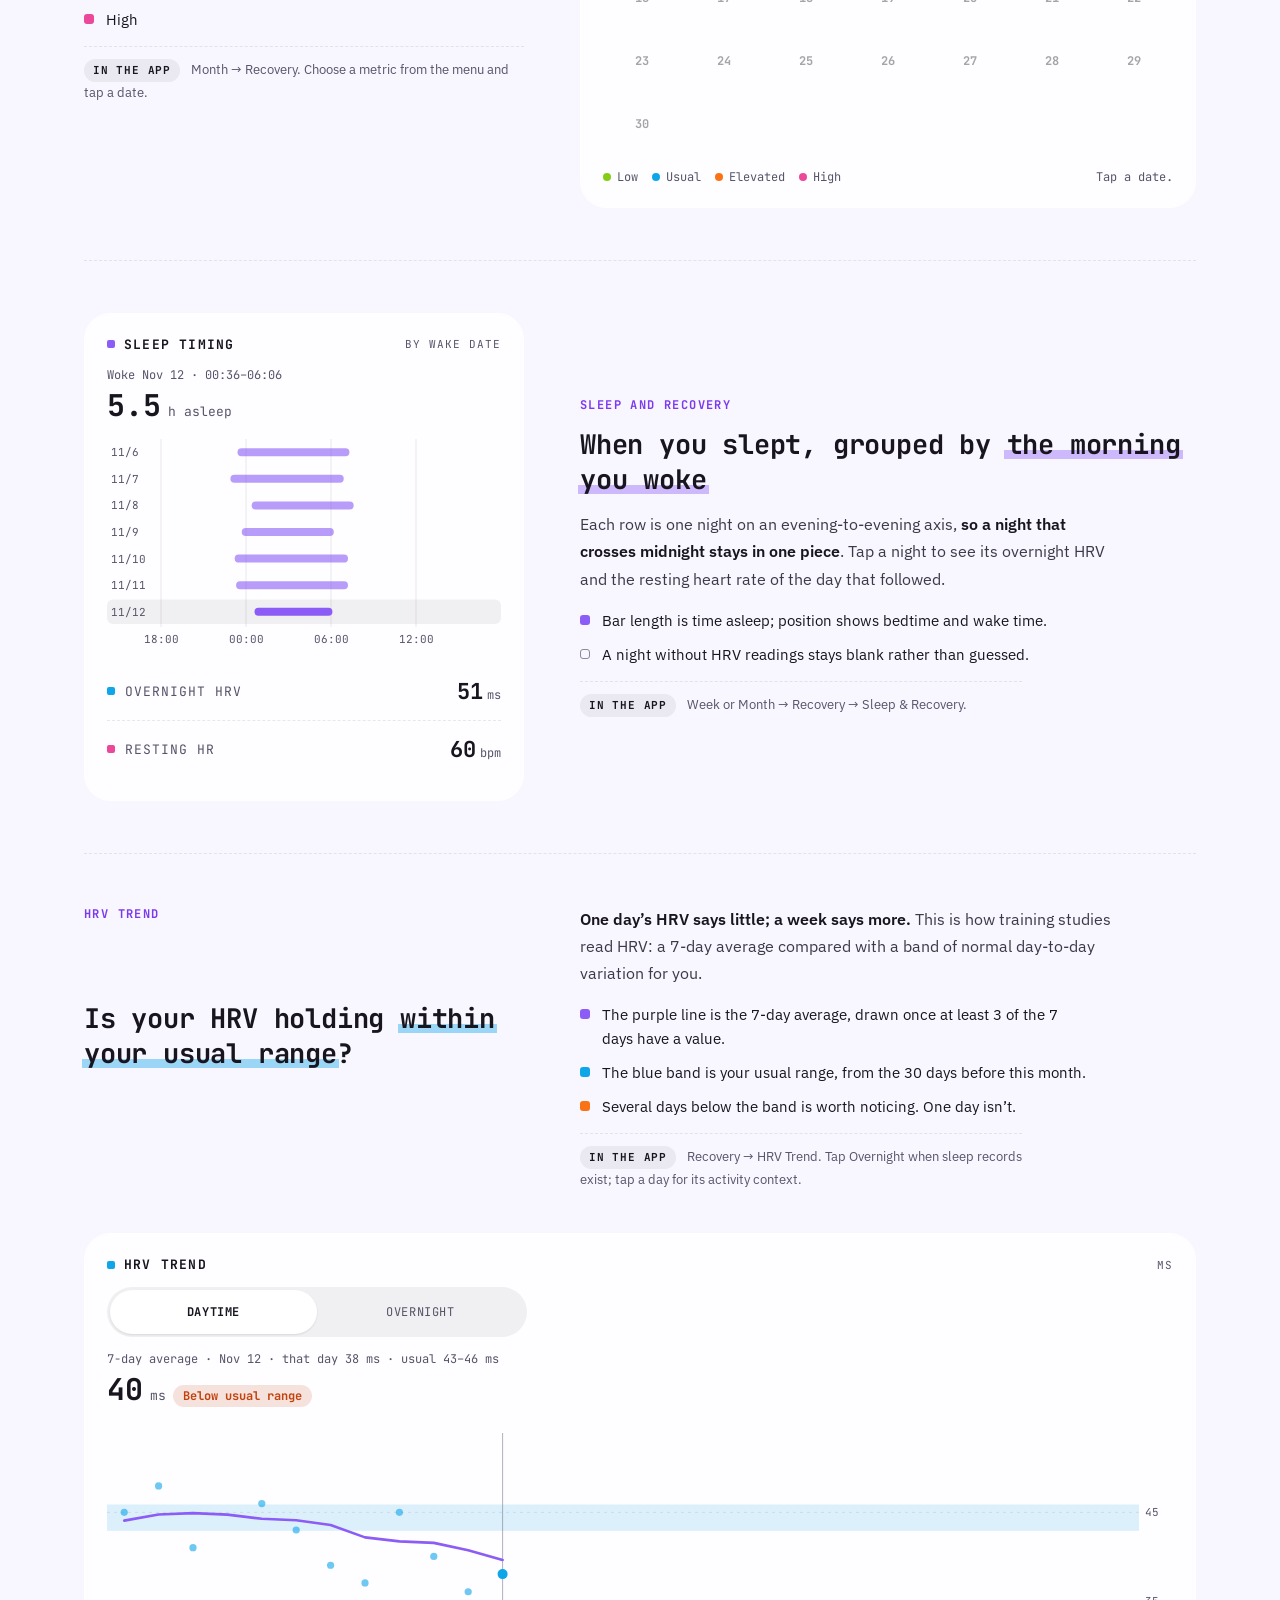
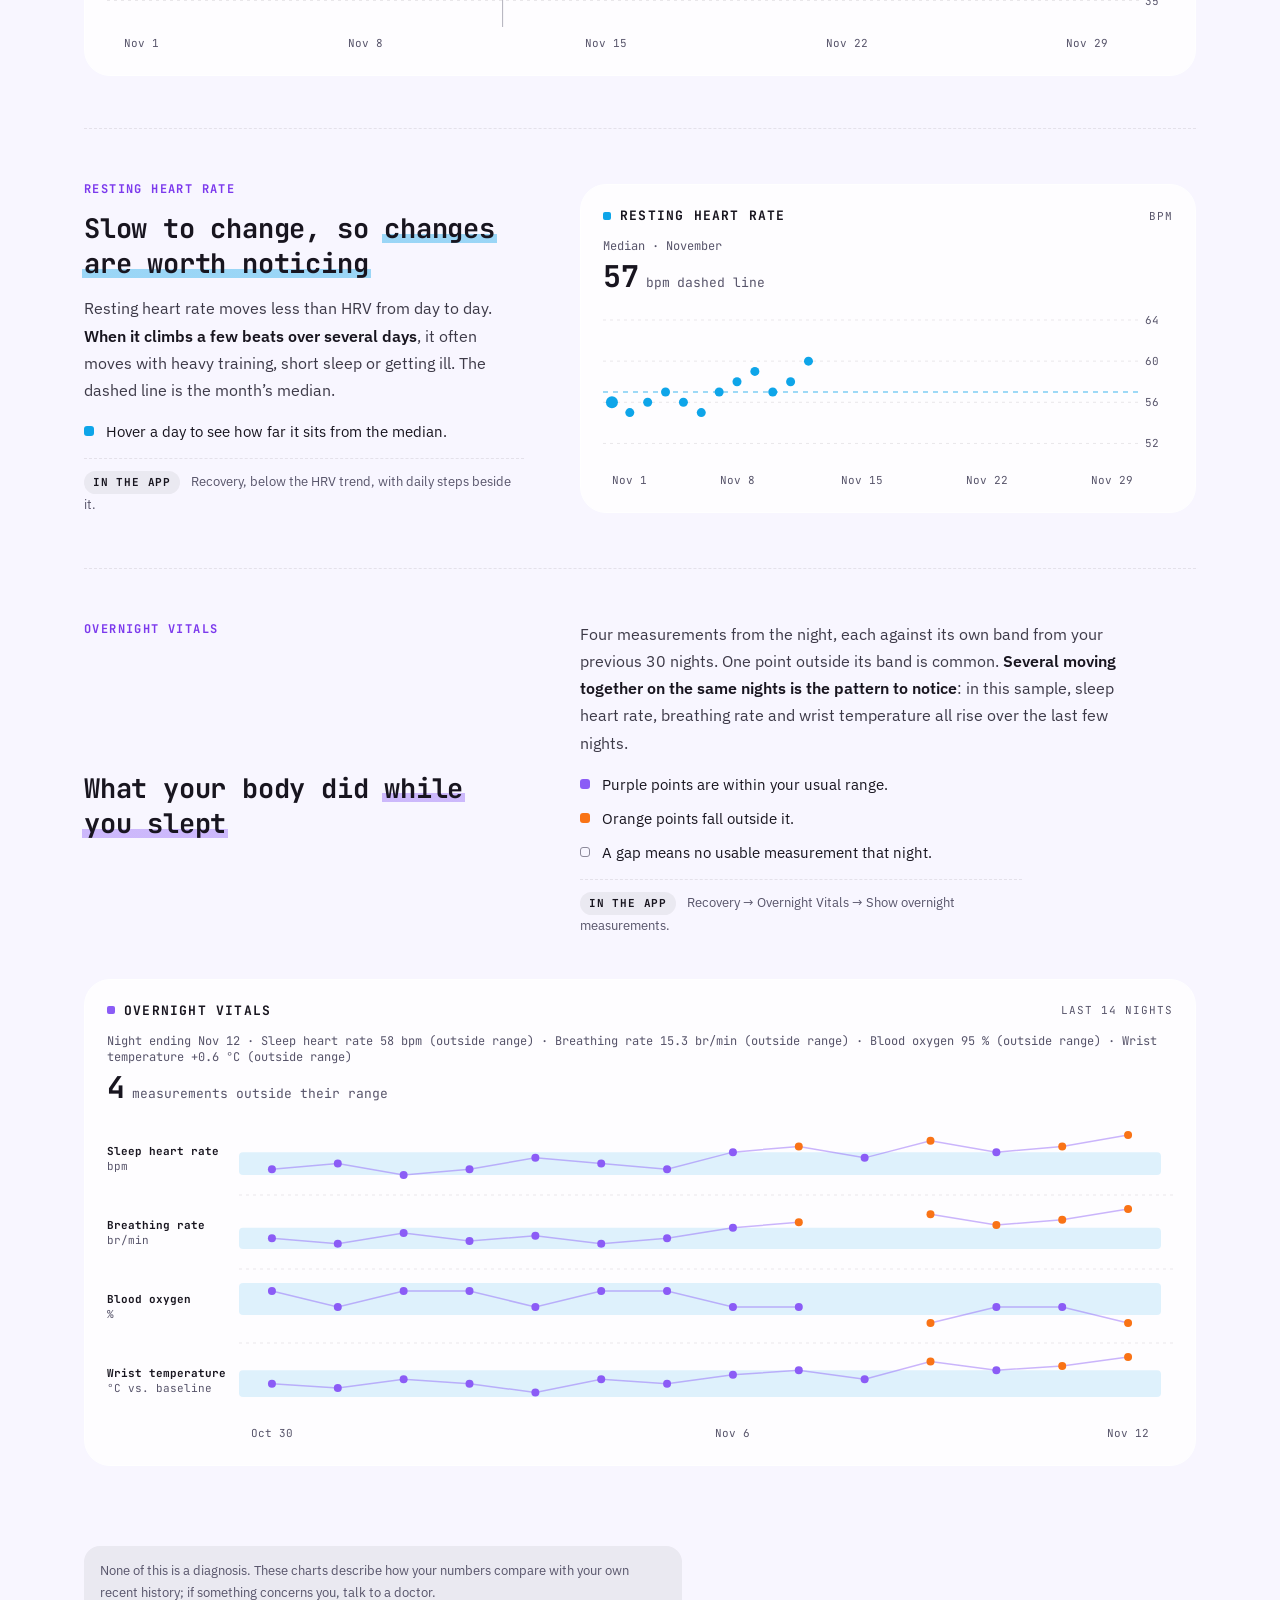
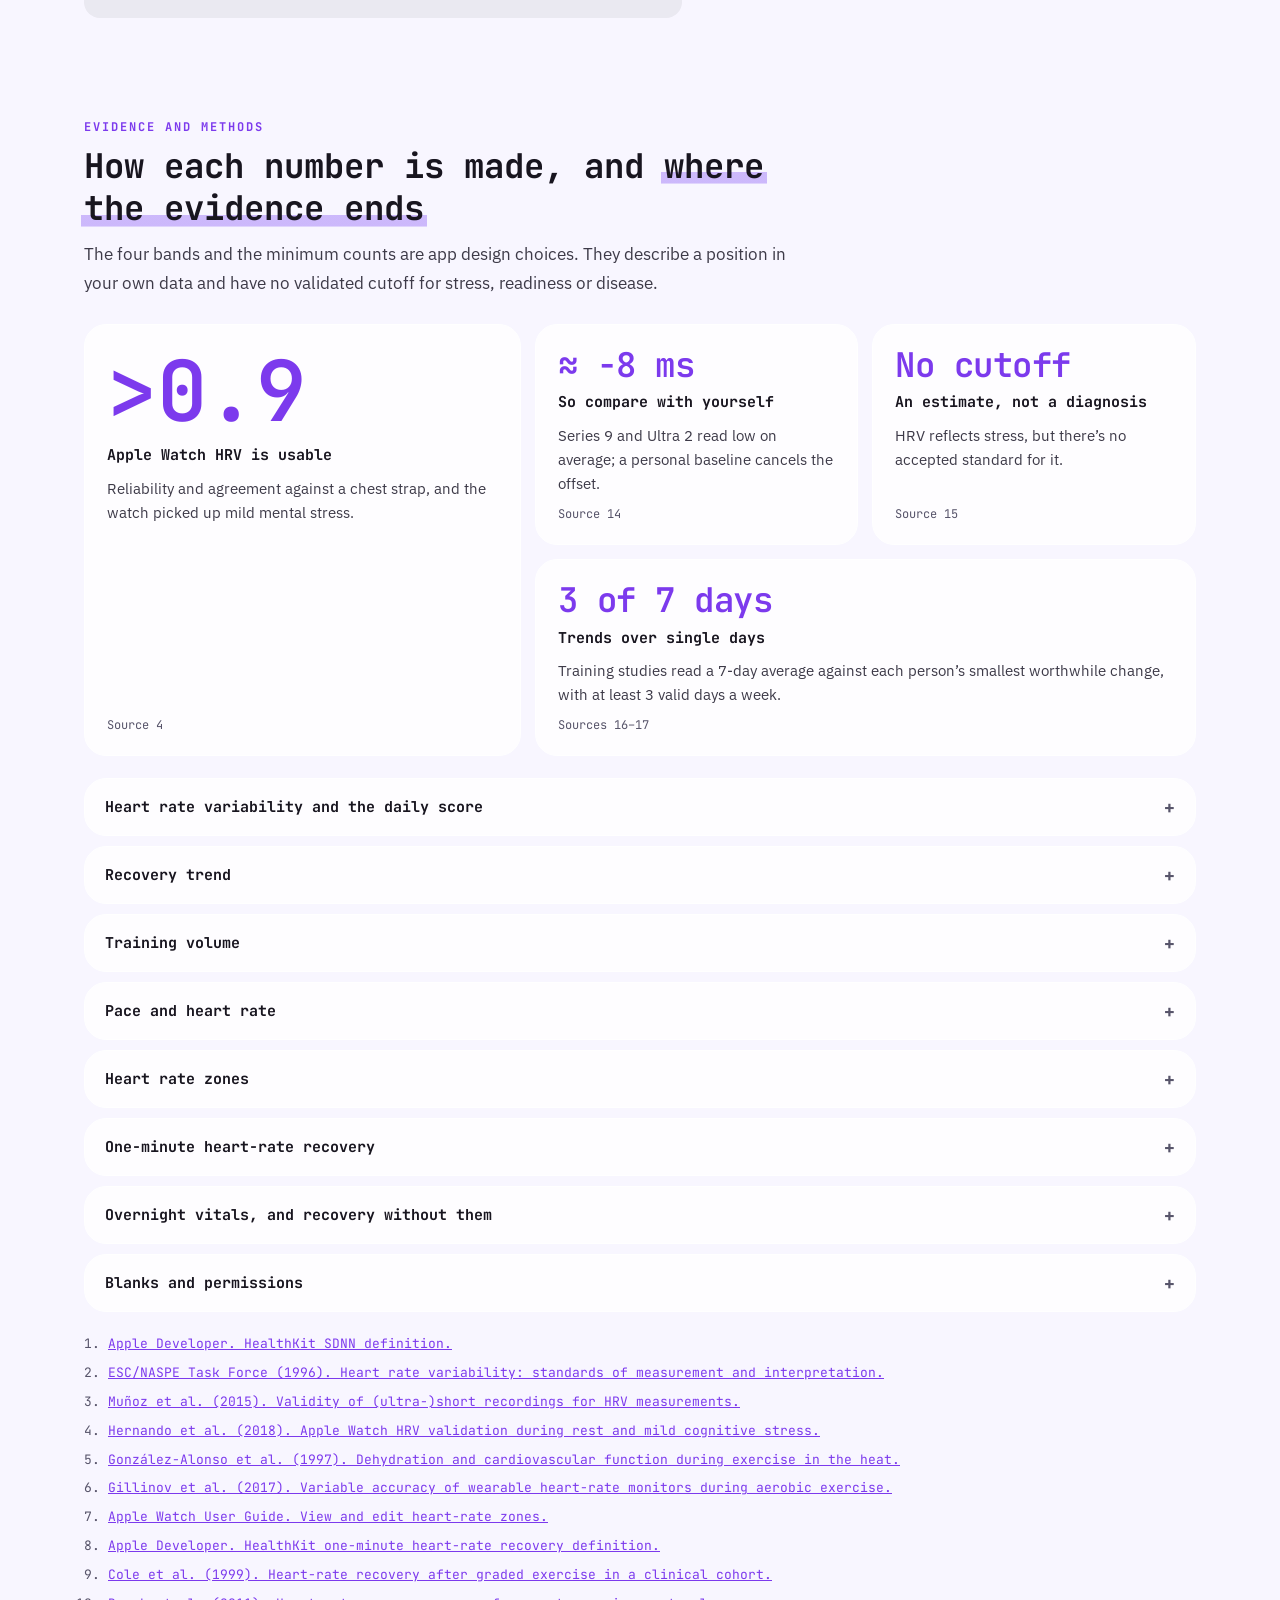
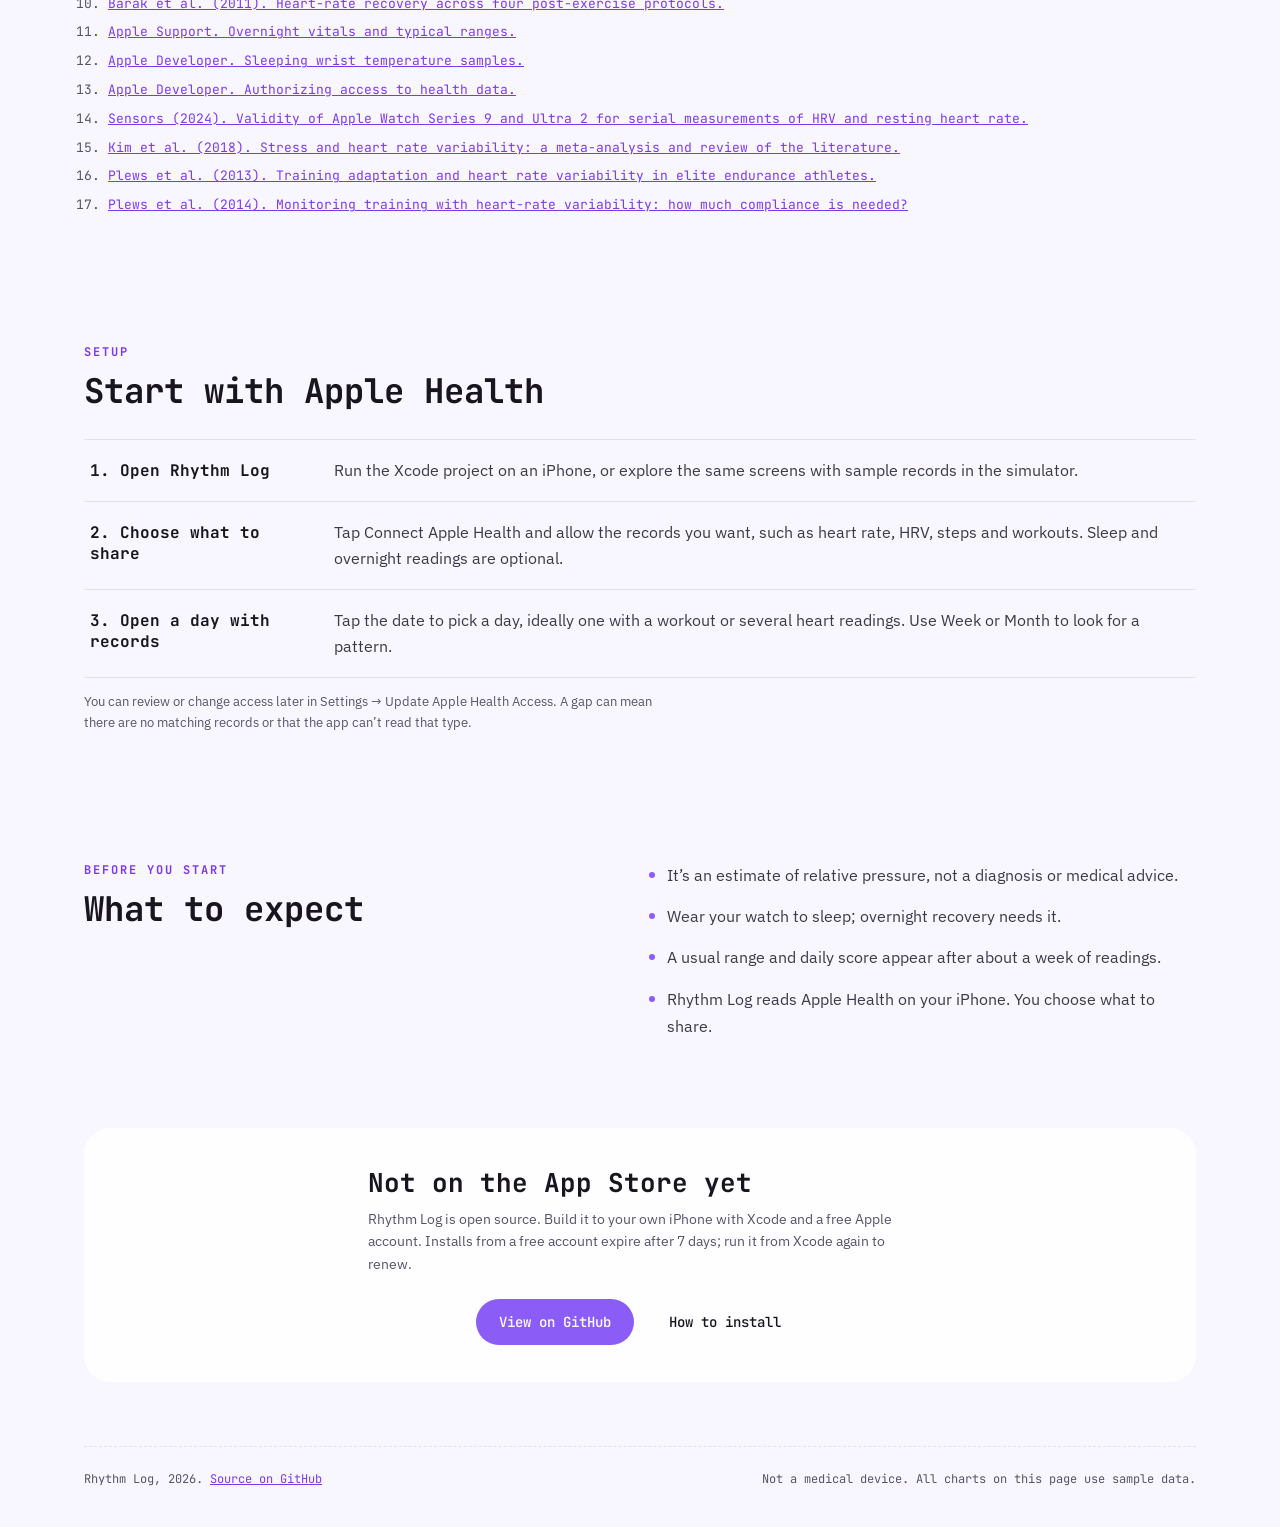
==== commit 1c87dcce: "Add an interactive yearly training calendar to onboarding" ====
--- a/docs/index.html
+++ b/docs/index.html
@@ -138,6 +138,20 @@
 #trainCal { align-items: start; }
 #trainCal button { width: 100%; padding: 6px 3px; }
 .cal-sport { width: 100%; min-height: 18px; display: grid; place-items: center; border-radius: 5px; }
+
+/* Year training calendar */
+.year-calendar { display: grid; grid-template-columns: repeat(3, minmax(0, 1fr)); gap: 8px; }
+.year-month { min-width: 0; padding: 7px; display: grid; gap: 7px; text-align: left; color: var(--ink); background: var(--thumb); border: 1px solid var(--grid); border-radius: 9px; cursor: pointer; }
+.year-month[aria-pressed="true"] { border-color: var(--accent); }
+.year-month:focus-visible { outline: 2px solid var(--accent); outline-offset: 2px; }
+.year-month:disabled { cursor: default; opacity: .55; }
+.year-month-name { font: 700 12px "JetBrains Mono", monospace; }
+.year-month-days { display: grid; grid-template-columns: repeat(7, minmax(0, 1fr)); justify-items: center; gap: 4px 1px; }
+.year-dot { width: min(100%, 7px); height: 7px; display: flex; border-radius: 50%; overflow: hidden; background: var(--track); }
+.year-dot.blank { background: transparent; }
+.year-dot.future { opacity: .45; }
+.year-dot i { flex: 1; }
+#year-training { --year-walk: color-mix(in srgb, var(--straw) 77%, black); scroll-margin-top: 16px; }
 
 /* Workout panel */
 .wlist { display: flex; flex-direction: column; gap: 4px; }
@@ -567,7 +581,6 @@
             <li><i style="background:var(--pink)"></i><span>Zones 4–5 are hard to very hard, hard to hold for long.</span></li>
           </ul>
           <p>Try November 11 to see stacked strength training and running tiles. In the app, the bar-chart switch shows the month’s total and lets you tap a weekly bar to filter the workout list. Each bar is labelled with its starting date.</p>
-          <p>Open Year for twelve light month tiles. A coloured dot marks a workout day, and a split dot shows multiple sports. Running is lime green, walking is golden yellow, indoor cycling is sky blue and strength training is violet. Tap a month to open its full training calendar.</p>
           <p class="hint"><b>In the app</b> Month → Training. Tap a date to open that day at its workouts.</p>
         </div>
         <div class="grid2">
@@ -579,6 +592,21 @@
             <div class="legend"><span><b style="background:var(--lime)"></b>Running</span><span><b style="background:var(--violet)"></b>Strength training</span><span><b style="background:var(--sky)"></b>Indoor Cycling</span><span><b style="background:var(--pink)"></b>Indoor Rowing</span></div>
           </div>
           <div class="card" id="workoutPanel" aria-live="polite"></div>
+        </div>
+      </article>
+      <article class="feature flip" id="year-training">
+        <div class="copy">
+          <span class="label">Yearly training calendar</span>
+          <h3>A year of movement <span class="hl" style="--hl: var(--lime)">at a glance</span></h3>
+          <p>Each dot is a day. A coloured dot marks a workout, and a split dot shows multiple sports on the same date. Grey dots are days with no recorded workout.</p>
+          <p>Select a month in this sample year to see how many days you trained.</p>
+          <p class="hint"><b>In the app</b> Year opens in Calendar view. Tap a month to open its full training calendar.</p>
+        </div>
+        <div class="card">
+          <div class="card-title"><h4><i style="background:var(--tangerine)"></i>Yearly training calendar</h4><span class="unit">Sample 2026</span></div>
+          <div class="year-calendar" id="yearTrainCal" role="group" aria-label="Months in the sample training year"></div>
+          <div class="readout" id="yearTrainReadout" aria-live="polite"></div>
+          <div class="legend"><span><b style="background:var(--lime)"></b>Running</span><span><b style="background:var(--year-walk)"></b>Walking</span><span><b style="background:var(--violet)"></b>Strength training</span><span><b style="background:var(--sky)"></b>Indoor cycling</span><span><b style="background:var(--pink)"></b>Indoor rowing</span></div>
         </div>
       </article>
       <article class="feature flip">
@@ -1448,6 +1476,59 @@
   host.querySelectorAll("button[data-d]").forEach((b) => b.addEventListener("click", () => { calDay = +b.dataset.d; workoutSel = 0; renderTrainCal(); renderWorkout(); }));
 }
 
+function renderYearTrainCal() {
+  const year = 2026, sampleMonth = 10;
+  const shortMonth = new Intl.DateTimeFormat("en", { month: "short", timeZone: "UTC" });
+  const fullMonth = new Intl.DateTimeFormat("en", { month: "long", timeZone: "UTC" });
+  const sampleWeek = ["walk", "r", "s", "indoorCycling", "r", "walk", "s"];
+  const months = Array.from({ length: 12 }, (_, month) => {
+    const first = new Date(Date.UTC(year, month, 1));
+    const offset = (first.getUTCDay() + 6) % 7;
+    const dayCount = new Date(Date.UTC(year, month + 1, 0)).getUTCDate();
+    const draw = rng(year * 12 + month);
+    const days = Array.from({ length: dayCount }, (_, index) => {
+      const date = index + 1;
+      const future = month > sampleMonth || (month === sampleMonth && date > TODAY);
+      if (future) return { sports: [], future };
+      if (month === sampleMonth) {
+        return { sports: [...new Set((WORKOUTS[date] || []).map((workout) => workout.type))], future };
+      }
+      const sport = sampleWeek[(offset + index) % 7];
+      const sports = draw() < 0.32 ? [] : [sport];
+      if (sport !== "indoorCycling" && draw() < 0.11) sports.push("indoorCycling");
+      return { sports, future };
+    });
+    return { first, offset, days };
+  });
+  const host = $("yearTrainCal");
+  host.innerHTML = months.map(({ first, offset, days }, month) => {
+    const label = fullMonth.format(first);
+    const activeDays = days.filter(({ sports }) => sports.length).length;
+    const dots = Array.from({ length: 42 }, (_, slot) => {
+      const day = days[slot - offset];
+      if (!day) return '<span class="year-dot blank"></span>';
+      const segments = day.sports.map((type) => {
+        const color = type === "walk" ? "--year-walk" : TYPE[type].color;
+        return `<i style="background:var(${color})"></i>`;
+      }).join("");
+      return `<span class="year-dot${day.future ? " future" : ""}">${segments}</span>`;
+    }).join("");
+    return `<button class="year-month" type="button" data-month="${month}" aria-pressed="false" aria-label="${label}, ${activeDays} workout days" ${month > sampleMonth ? "disabled" : ""}>
+      <span class="year-month-name">${shortMonth.format(first)}</span>
+      <span class="year-month-days" aria-hidden="true">${dots}</span>
+    </button>`;
+  }).join("");
+  const buttons = host.querySelectorAll("button");
+  const select = (month) => {
+    const { first, days } = months[month];
+    const count = days.filter(({ sports }) => sports.length).length;
+    buttons.forEach((button) => button.setAttribute("aria-pressed", String(+button.dataset.month === month)));
+    readout("yearTrainReadout", fullMonth.format(first), count, count === 1 ? "workout day" : "workout days");
+  };
+  buttons.forEach((button) => button.addEventListener("click", () => select(+button.dataset.month)));
+  select(sampleMonth);
+}
+
 let whrChart = null;
 function renderWorkout() {
   const host = $("workoutPanel");
@@ -1809,7 +1890,7 @@
   renderTrainCal(); renderWorkout(); renderRecCal();
 }
 renderDayCharts();
-updateVolReadout(); renderTrainCal(); renderWorkout(); updatePaceReadout(null);
+updateVolReadout(); renderTrainCal(); renderYearTrainCal(); renderWorkout(); updatePaceReadout(null);
 renderRecCal(); updateNight(); updateTrendReadout();
 readout("rhrReadout", "Median · November", (() => { const v = Object.values(RHR).sort((a, b) => a - b); return v[Math.floor(v.length / 2)]; })(), "bpm", ` <small>dashed line</small>`);
 updateHrrReadout(null); updateVitalsReadout(null); drawGlyphs();
